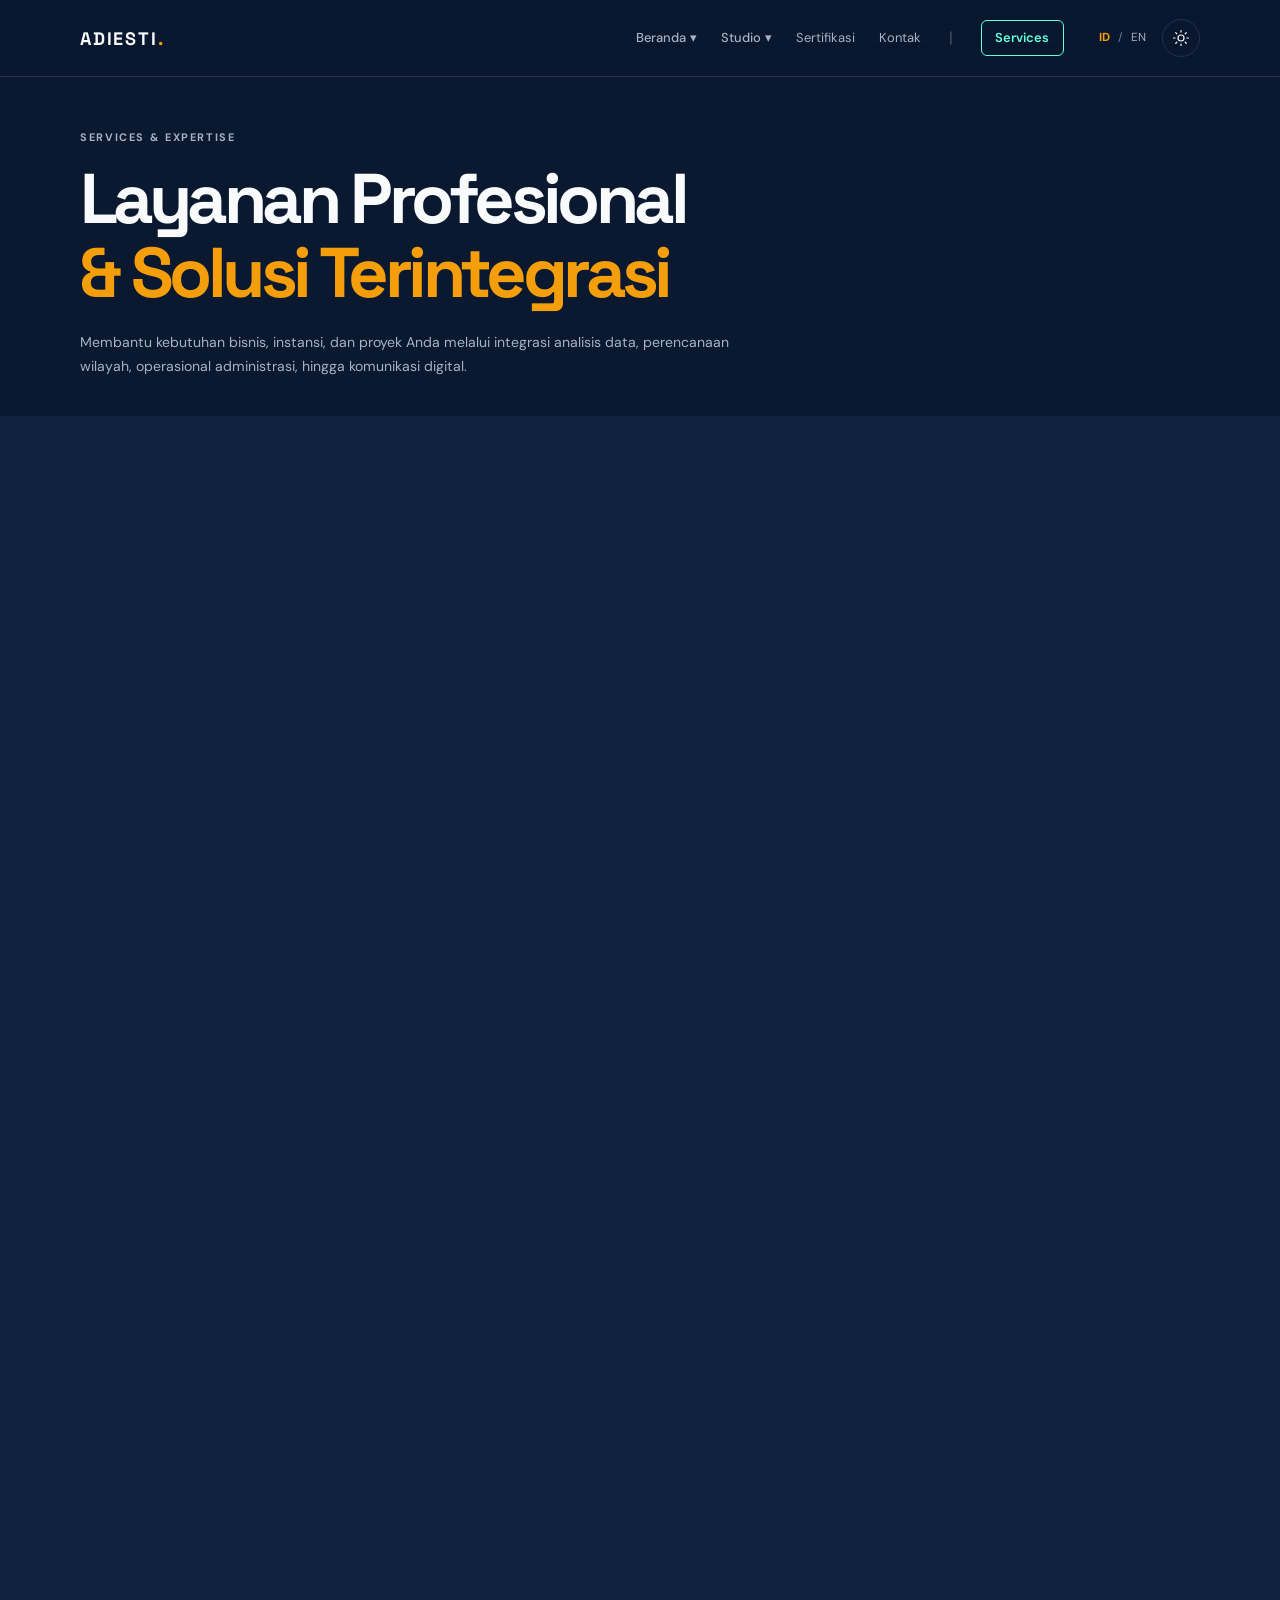
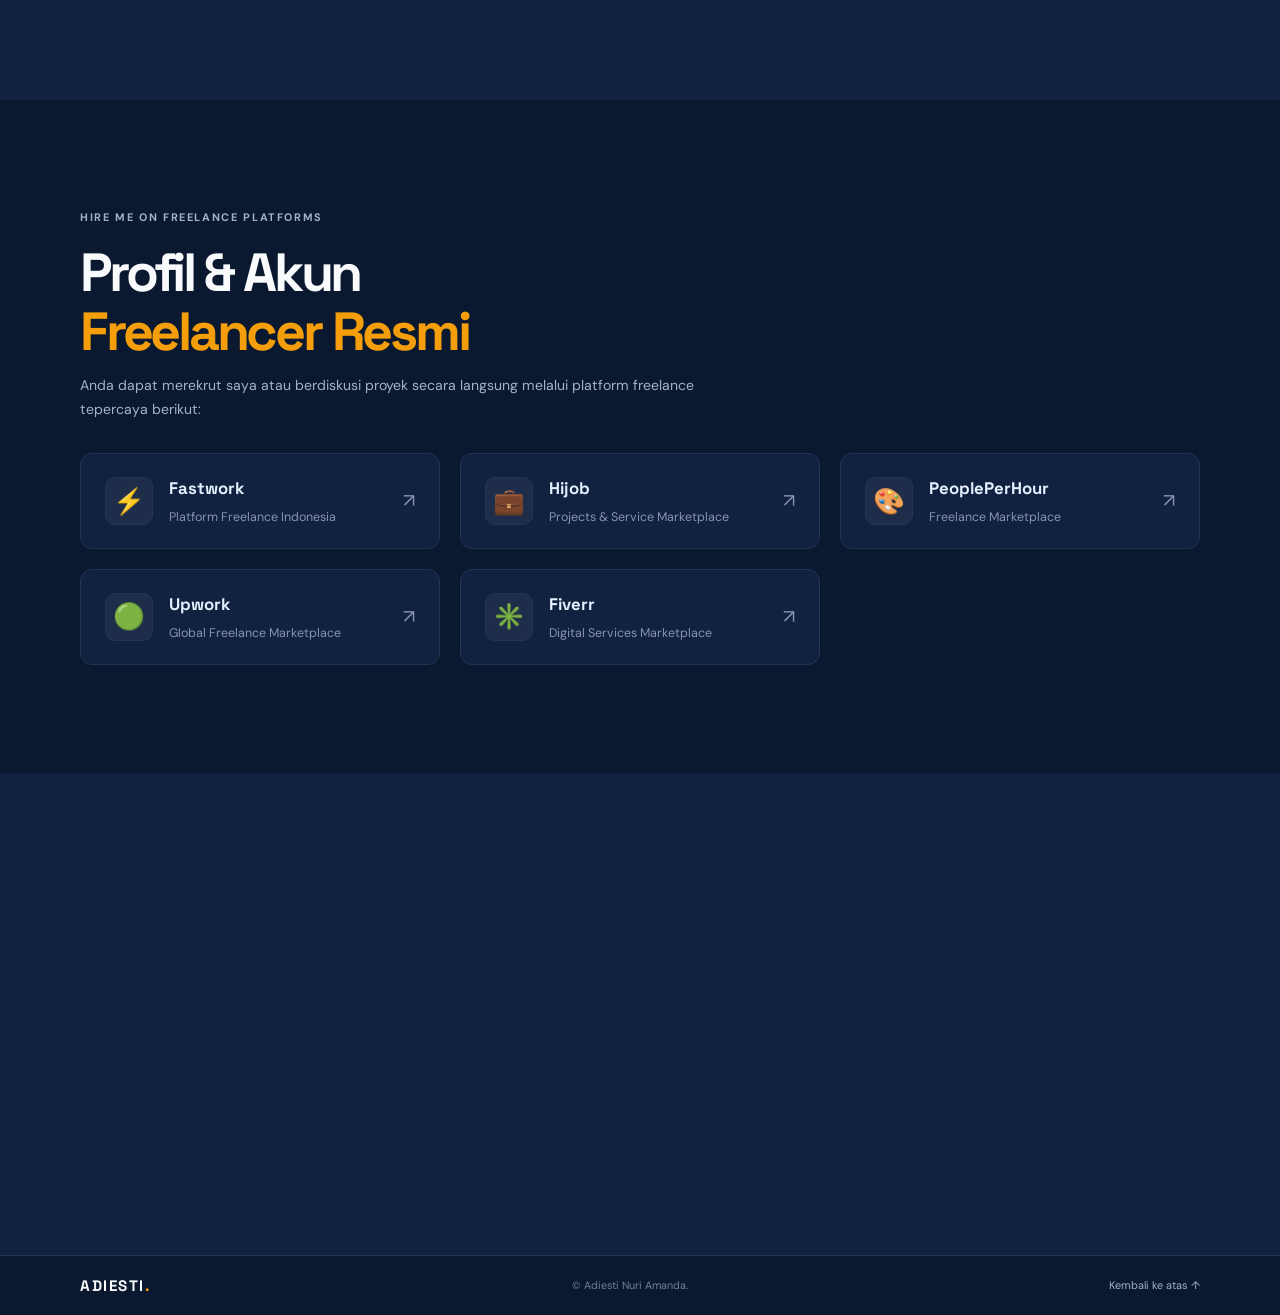
==== services.html @ fe82a74f "first commit" ====
<!DOCTYPE html>
<html lang="id" class="dark">
  <head>
    <meta charset="UTF-8" />
    <meta name="viewport" content="width=device-width, initial-scale=1" />
    <meta name="description" content="Layanan Profesional Adiesti Nuri Amanda — Data, Perencanaan, Digital, dan Komunikasi." />
    <meta name="theme-color" content="#0A192F" />
    <title>Services — Adiesti Nuri Amanda</title>
    <link rel="preconnect" href="https://fonts.googleapis.com" />
    <link rel="preconnect" href="https://fonts.gstatic.com" crossorigin />
    <link href="https://fonts.googleapis.com/css2?family=DM+Sans:wght@400;500;600;700&family=Space+Grotesk:wght@400;500;600;700&display=swap" rel="stylesheet" />
    <link rel="stylesheet" href="styles.css" />
    <script src="script.js" defer></script>
  </head>
  <body>
    <a class="skip-link" href="#main" data-i18n="skip">Lewati ke konten utama</a>
    <header class="site-header">
      <nav class="nav container" aria-label="Navigasi utama">
        <a class="brand" href="index.html#home" aria-label="Adiesti, beranda">ADIESTI<span>.</span></a>
        <button class="menu-toggle icon-button" type="button" aria-expanded="false" aria-controls="nav-links">
          <span class="sr-only" data-i18n="openNav">Buka navigasi</span>
          <svg viewBox="0 0 24 24" aria-hidden="true"><path d="M4 7h16M4 12h16M4 17h16" /></svg>
        </button>

        <!-- NAVIGASI UTAMA DENGAN LINK LANGSUNG KE SECTION INDEX.HTML -->
        <div class="nav-links" id="nav-links">
          <!-- BERANDA -->
          <div class="nav-dropdown">
            <a class="nav-direct" href="index.html#home" data-i18n="navHome" style="padding: 12px 0; font-weight: 500;">Beranda</a>
            <button class="nav-dropdown-trigger" type="button" aria-expanded="false" aria-controls="home-menu" aria-label="Menu Beranda">
              <span class="chevron" aria-hidden="true">▾</span>
            </button>
            <div class="dropdown-menu" id="home-menu">
              <a href="index.html#about" data-i18n="navAbout">Tentang Saya</a>
              <a href="index.html#education" data-i18n="navEducation">Pendidikan</a>
              <div class="nested-dropdown">
                <button class="nested-trigger" type="button" aria-expanded="false" aria-controls="experience-menu">
                  <span data-i18n="navExperience">Pengalaman</span><span class="side-chevron" aria-hidden="true">▹</span>
                </button>
                <div class="nested-menu" id="experience-menu">
                  <a href="index.html#work-exp" data-i18n="navWork">Pengalaman Kerja</a>
                  <a href="index.html#org-exp" data-i18n="navOrg">Pengalaman Organisasi</a>
                </div>
              </div>
            </div>
          </div>

          <!-- STUDIO KARYA -->
          <div class="nav-dropdown">
            <a class="nav-direct" href="index.html#studio-proyek" data-i18n="navStudio" style="padding: 12px 0; font-weight: 500;">Studio</a>
            <button class="nav-dropdown-trigger" type="button" aria-expanded="false" aria-controls="studio-menu" aria-label="Menu Studio">
              <span class="chevron" aria-hidden="true">▾</span>
            </button>
            <div class="dropdown-menu" id="studio-menu">
              <a href="index.html#studio-proyek" data-i18n="navTechnical">Proyek Technical</a>
              <a href="index.html#studio-desain" data-i18n="navCreative">Desain &amp; Content</a>
            </div>
          </div>

          <!-- SERTIFIKASI -->
          <a class="nav-direct" href="index.html#certifications" data-i18n="navCertifications">Sertifikasi</a>

          <!-- KONTAK -->
          <a class="nav-direct" href="index.html#contact" data-i18n="navContact">Kontak</a>

          <!-- PEMISAH & TOMBOL SERVICES TERPISAH -->
          <span class="nav-divider" aria-hidden="true" style="opacity: 0.25; margin: 0 0.25rem;">|</span>
          <a class="nav-direct nav-services-btn" href="services.html" data-i18n="navServices" style="color: #64ffda; border: 1px solid #64ffda; padding: 0.35rem 0.85rem; border-radius: 6px; font-weight: 600;">Services</a>
        </div>

        <!-- KONTROL BAHASA & TEMA -->
        <div class="nav-controls">
          <div class="language-switch" role="group" aria-label="Pilih bahasa">
            <button class="language-button is-active" type="button" data-language="id" aria-pressed="true">ID</button>
            <span aria-hidden="true">/</span>
            <button class="language-button" type="button" data-language="en" aria-pressed="false">EN</button>
          </div>
          <button class="theme-toggle icon-button" type="button" aria-label="Ganti ke mode terang" title="Ganti tema">
            <svg class="sun-icon" viewBox="0 0 24 24" aria-hidden="true"><circle cx="12" cy="12" r="4" /><path d="M12 2v2m0 16v2M4.93 4.93l1.42 1.42m11.3 11.3 1.42 1.42M2 12h2m16 0h2M4.93 19.07l1.42-1.42m11.3-11.3 1.42-1.42" /></svg>
            <svg class="moon-icon" viewBox="0 0 24 24" aria-hidden="true"><path d="M20.5 15.5A8.5 8.5 0 0 1 8.5 3.5 8.5 8.5 0 1 0 20.5 15.5Z" /></svg>
          </button>
        </div>
      </nav>
    </header>

    <main id="main">
      <!-- HERO SERVICES -->
      <section class="section container" style="padding-top: 8rem; padding-bottom: 2rem;">
        <div class="section-heading">
          <p class="eyebrow" data-i18n="svcEyebrow">SERVICES &amp; EXPERTISE</p>
          <h1 data-i18n="svcHeroTitle">Layanan Profesional <br /><span class="accent">&amp; Solusi Terintegrasi</span></h1>
          <p class="section-intro" data-i18n="svcHeroIntro" style="margin-top: 1rem; max-width: 650px;">
            Membantu kebutuhan bisnis, instansi, dan proyek Anda melalui integrasi analisis data, perencanaan wilayah, operasional administrasi, hingga komunikasi digital.
          </p>
        </div>
      </section>

      <!-- DAFTAR LAYANAN -->
      <section class="section alternate">
        <div class="container">
          <div class="experience-grid">

            <!-- SERVICE 1 -->
            <article class="experience-card reveal">
              <div class="experience-head">
                <span class="experience-icon">📊</span>
                <span class="card-kicker" data-i18n="svc1Kicker">DATA &amp; BUSINESS INTELLIGENCE</span>
              </div>
              <h3 data-i18n="svc1Title">Data Analytics &amp; Interactive Dashboard</h3>
              <p class="muted" data-i18n="svc1Desc">
                Pengolahan dan pembersihan data mentah (CSV/Excel) menjadi dashboard interaktif serta laporan insight analitis untuk mendukung pengambilan keputusan bisnis.
              </p>
              <ul style="margin: 1rem 0; padding-left: 1.2rem; font-size: 0.9rem; color: #a8b2d1; line-height: 1.6;">
                <li data-i18n="svc1Item1">Pembersihan &amp; Manipulasi Data (Power Query, Pivot Table, VLOOKUP)</li>
                <li data-i18n="svc1Item2">Pembuatan Dashboard Interaktif (Microsoft Excel &amp; Power BI)</li>
                <li data-i18n="svc1Item3">AI Sentiment Analysis (Langflow &amp; Prompting LLM)</li>
                <li data-i18n="svc1Item4">Pengolahan Data Ekonometrika &amp; Survei (Stata)</li>
              </ul>
              <div class="tag-list">
                <span>Excel</span>
                <span>Power BI</span>
                <span>Stata</span>
                <span>Langflow</span>
              </div>
              <div style="margin-top: 1.5rem;">
                <a class="button button-primary" href="https://wa.link/13x4fm" target="_blank" rel="noopener noreferrer" data-i18n="svcDiscuss">Diskusi Layanan ↗</a>
              </div>
            </article>

            <!-- SERVICE 2 -->
            <article class="experience-card reveal">
              <div class="experience-head">
                <span class="experience-icon">🏛️</span>
                <span class="card-kicker" data-i18n="svc2Kicker">PERENCANAAN &amp; OPERASIONAL</span>
              </div>
              <h3 data-i18n="svc2Title">Regional Planning &amp; Office Administration</h3>
              <p class="muted" data-i18n="svc2Desc">
                Dukungan operasional administrasi perkantoran, penyusunan berkas perencanaan daerah, audit anggaran, serta penyortiran kearsipan berskala besar.
              </p>
              <ul style="margin: 1rem 0; padding-left: 1.2rem; font-size: 0.9rem; color: #a8b2d1; line-height: 1.6;">
                <li data-i18n="svc2Item1">Audit KAK/RSK &amp; Rekonsiliasi Sistem SIPD (Presisi 100%)</li>
                <li data-i18n="svc2Item2">Pengelolaan &amp; Penyusunan Berkas Administrasi Kantor / Organisasi</li>
                <li data-i18n="svc2Item3">Pengarsipan Digital &amp; Manajemen Database Terstruktur</li>
                <li data-i18n="svc2Item4">Penyusunan Notulensi Rapat &amp; Korespondensi Resmi</li>
              </ul>
              <div class="tag-list">
                <span>SIPD</span>
                <span>KAK / RSK</span>
                <span>Google Workspace</span>
                <span>MS Office</span>
              </div>
              <div style="margin-top: 1.5rem;">
                <a class="button button-primary" href="https://wa.link/13x4fm" target="_blank" rel="noopener noreferrer" data-i18n="svcDiscuss">Diskusi Layanan ↗</a>
              </div>
            </article>

            <!-- SERVICE 3 -->
            <article class="experience-card reveal">
              <div class="experience-head">
                <span class="experience-icon">🎨</span>
                <span class="card-kicker" data-i18n="svc3Kicker">KREATIF &amp; MEDIA SOSIAL</span>
              </div>
              <h3 data-i18n="svc3Title">Digital Marketing &amp; Creative Content</h3>
              <p class="muted" data-i18n="svc3Desc">
                Perancangan strategi media sosial, pembuatan aset konten visual, copywriting, serta penyuntingan video promosi untuk mengoptimalkan impresi brand.
              </p>
              <ul style="margin: 1rem 0; padding-left: 1.2rem; font-size: 0.9rem; color: #a8b2d1; line-height: 1.6;">
                <li data-i18n="svc3Item1">Manajemen Strategi Kampanye Media Sosial (Tersertifikasi BNSP)</li>
                <li data-i18n="svc3Item2">Desain Grafis Konten (Feeds Instagram, Banner, Poster, Pamflet)</li>
                <li data-i18n="svc3Item3">Video Editing Konten Vertikal (Reels / TikTok / CapCut)</li>
                <li data-i18n="svc3Item4">Copywriting &amp; Optimization Identitas Digital (Linktree / Bio / Profile)</li>
              </ul>
              <div class="tag-list">
                <span>Canva</span>
                <span>CapCut</span>
                <span>BNSP SMM</span>
                <span>Adobe Illustrator</span>
              </div>
              <div style="margin-top: 1.5rem;">
                <a class="button button-primary" href="https://wa.link/13x4fm" target="_blank" rel="noopener noreferrer" data-i18n="svcDiscuss">Diskusi Layanan ↗</a>
              </div>
            </article>

            <!-- SERVICE 4 -->
            <article class="experience-card reveal">
              <div class="experience-head">
                <span class="experience-icon">🎙️</span>
                <span class="card-kicker" data-i18n="svc4Kicker">KOMUNIKASI &amp; ACARA</span>
              </div>
              <h3 data-i18n="svc4Title">Public Speaking &amp; Event Master of Ceremony</h3>
              <p class="muted" data-i18n="svc4Desc">
                Jasa pemandu acara (MC) formal maupun non-formal, fasilitasi orientasi/kegiatan publik, serta pelayanan relasi pelanggan (Customer Service/Frontliner).
              </p>
              <ul style="margin: 1rem 0; padding-left: 1.2rem; font-size: 0.9rem; color: #a8b2d1; line-height: 1.6;">
                <li data-i18n="svc4Item1">Master of Ceremonies (MC) Acara Formal &amp; Non-Formal</li>
                <li data-i18n="svc4Item2">Fasilitator Sesi Orientasi &amp; Public Relations</li>
                <li data-i18n="svc4Item3">Service Excellence &amp; Customer Relationship Handling</li>
              </ul>
              <div class="tag-list">
                <span>Public Speaking</span>
                <span>MC</span>
                <span>Service Excellence</span>
              </div>
              <div style="margin-top: 1.5rem;">
                <a class="button button-primary" href="https://wa.link/13x4fm" target="_blank" rel="noopener noreferrer" data-i18n="svcDiscuss">Diskusi Layanan ↗</a>
              </div>
            </article>

          </div>
        </div>
      </section>

      <!-- SECTION AKUN FREELANCER -->
      <section class="section container" id="freelance-platforms">
        <div class="section-heading">
          <p class="eyebrow" data-i18n="freelanceEyebrow">HIRE ME ON FREELANCE PLATFORMS</p>
          <h2 data-i18n="freelanceTitle">Profil &amp; Akun <br /><span class="accent">Freelancer Resmi</span></h2>
          <p class="section-intro" data-i18n="freelanceIntro" style="margin-top: 0.75rem; max-width: 650px;">
            Anda dapat merekrut saya atau berdiskusi proyek secara langsung melalui platform freelance tepercaya berikut:
          </p>
        </div>

        <div class="freelance-grid">
          <a href="https://fastwork.id/byob/ENUo8ff8H9?openExternalBrowser=1&source=byob" target="_blank" rel="noopener noreferrer" class="freelance-card">
            <div class="freelance-icon">⚡</div>
            <div class="freelance-info">
              <h3>Fastwork</h3>
              <p data-i18n="fwDesc">Platform Freelance Indonesia</p>
            </div>
            <span class="freelance-arrow">↗</span>
          </a>

          <a href="https://hijob.work/en/cv/adiesti-amanda-MTgzNTktNDVmOTZhN2M" target="_blank" rel="noopener noreferrer" class="freelance-card">
            <div class="freelance-icon">💼</div>
            <div class="freelance-info">
              <h3>Hijob</h3>
              <p>Projects &amp; Service Marketplace</p>
            </div>
            <span class="freelance-arrow">↗</span>
          </a>

          <a href="https://www.peopleperhour.com/freelancer/adiesti-nuri_amanda-zxyaxnnv" target="_blank" rel="noopener noreferrer" class="freelance-card">
            <div class="freelance-icon">🎨</div>
            <div class="freelance-info">
              <h3>PeoplePerHour</h3>
              <p>Freelance Marketplace</p>
            </div>
            <span class="freelance-arrow">↗</span>
          </a>

          <a href="https://www.upwork.com/freelancers/~01eef4f761a40cd39e?mp_source=share" target="_blank" rel="noopener noreferrer" class="freelance-card">
            <div class="freelance-icon">🟢</div>
            <div class="freelance-info">
              <h3>Upwork</h3>
              <p>Global Freelance Marketplace</p>
            </div>
            <span class="freelance-arrow">↗</span>
          </a>

          <a href="https://www.fiverr.com/adiestnra/buying?source=avatar_menu_profile" target="_blank" rel="noopener noreferrer" class="freelance-card">
            <div class="freelance-icon">✳️</div>
            <div class="freelance-info">
              <h3>Fiverr</h3>
              <p>Digital Services Marketplace</p>
            </div>
            <span class="freelance-arrow">↗</span>
          </a>
        </div>
      </section>

      <!-- SECTION CTA KONTAK -->
      <section class="contact-section">
        <div class="container contact-inner reveal">
          <p class="eyebrow" data-i18n="svcCtaEyebrow">MULAI KOLABORASI</p>
          <h2 data-i18n="svcCtaTitle">Punya Proyek yang Ingin <br /><span class="accent">Didiskusikan?</span></h2>
          <p class="contact-description" data-i18n="svcCtaDesc">Hubungi saya untuk membahas kebutuhan layanan atau peluang kerja sama.</p>
          <div class="contact-actions" style="display: flex; gap: 1rem; justify-content: center; flex-wrap: wrap; margin-top: 1.5rem;">
            <a class="button button-primary contact-cta" href="mailto:adiestinuriaa@gmail.com">
              📧 adiestinuriaa@gmail.com ↗
            </a>
            <a class="button button-primary contact-cta" href="https://wa.link/13x4fm" target="_blank" rel="noopener noreferrer">
              📱 WhatsApp (no call) ↗
            </a>
          </div>
        </div>
      </section>
    </main>

    <footer class="site-footer">
      <div class="container footer-inner">
        <a class="brand" href="index.html#home">ADIESTI<span>.</span></a>
        <p>© Adiesti Nuri Amanda.</p>
        <a class="back-top" href="#main" data-i18n="backTop">Kembali ke atas ↑</a>
      </div>
    </footer>
  </body>
</html>
---- styles.css ----
/* ========================================== */
/* 1. DISKONEKSI SELEKSI TEKS & DRAG GAMBAR   */
/* ========================================== */
body, .document-panel, .secure-container {
  -webkit-user-select: none; /* Safari */
  -moz-user-select: none;    /* Firefox */
  -ms-user-select: none;     /* Edge/IE */
  user-select: none;         /* Standar */
  -webkit-user-drag: none;   /* Mencegah gambar diseret/ditarik ke desktop */
}

/* Mematikan pointer interaksi langsung pada elemen media */
img, canvas {
  pointer-events: none;
}

:root {
  color-scheme: light;
  --bg: #f8fafc;
  --surface: #ffffff;
  --surface-2: #eef2f7;
  --text: #0f172a;
  --muted: #475569;
  --faint: #64748b;
  --accent: #1e3a8a;
  --accent-soft: rgba(30, 58, 138, .1);
  --line: rgba(15, 23, 42, .13);
  --header: rgba(248, 250, 252, .84);
  --shadow: 0 24px 70px rgba(15, 23, 42, .13);
  --body-font: "DM Sans", sans-serif;
  --display-font: "Space Grotesk", sans-serif;
}

:root.dark {
  color-scheme: dark;
  --bg: #0a192f;
  --surface: #112240;
  --surface-2: #0d1d35;
  --text: #f8fafc;
  --muted: #a5b2c5;
  --faint: #718198;
  --accent: #f59e0b;
  --accent-soft: rgba(245, 158, 11, .12);
  --line: rgba(203, 213, 225, .14);
  --header: rgba(10, 25, 47, .84);
  --shadow: 0 24px 70px rgba(0, 0, 0, .25);
}

* { box-sizing: border-box; }
html { scroll-behavior: smooth; scroll-padding-top: 92px; }
body { margin: 0; background: var(--bg); color: var(--text); font: 400 16px/1.7 var(--body-font); transition: background .25s ease, color .25s ease; }
button, input { font: inherit; color: inherit; }
button, a { -webkit-tap-highlight-color: transparent; }
a { color: inherit; text-decoration: none; }
button { cursor: pointer; }
svg { display: block; }
::selection { background: var(--accent); color: var(--bg); }
.container { width: min(1120px, calc(100% - 48px)); margin-inline: auto; }
.section { padding-block: 108px; }
.alternate { background: var(--surface); }
.sr-only { position: absolute; width: 1px; height: 1px; padding: 0; margin: -1px; overflow: hidden; clip: rect(0, 0, 0, 0); white-space: nowrap; border: 0; }
.skip-link { position: fixed; z-index: 100; top: 12px; left: 16px; padding: 9px 14px; border-radius: 5px; background: var(--accent); color: var(--bg); transform: translateY(-150%); }
.skip-link:focus { transform: translateY(0); }
:focus-visible { outline: 3px solid var(--accent); outline-offset: 4px; }
h1, h2, h3, p { margin-top: 0; }
h1, h2, h3 { font-family: var(--display-font); }
.accent, .brand span { color: var(--accent); }

.site-header { position: fixed; inset: 0 0 auto; z-index: 30; border-bottom: 1px solid var(--line); background: var(--header); backdrop-filter: blur(17px); -webkit-backdrop-filter: blur(17px); }
.nav { height: 76px; display: flex; align-items: center; gap: 35px; }
.brand { flex: 0 0 auto; font: 700 1.13rem var(--display-font); letter-spacing: .1em; }
.nav-links { display: flex; align-items: center; gap: 24px; margin-left: auto; }
.nav-direct, .nav-dropdown-trigger { border: 0; background: transparent; color: var(--muted); font-size: .81rem; transition: color .2s ease; }
.nav-direct:hover, .nav-dropdown-trigger:hover, .nav-dropdown-trigger[aria-expanded="true"] { color: var(--accent); }
.nav-dropdown, .nested-dropdown { position: relative; }
.nav-dropdown-trigger { display: inline-flex; align-items: center; gap: 7px; padding: 12px 0; }
.chevron, .side-chevron { transition: transform .2s ease; }
.nav-dropdown-trigger[aria-expanded="true"] .chevron { transform: rotate(180deg); }
.dropdown-menu, .nested-menu { position: absolute; z-index: 40; min-width: 220px; padding: 7px; border: 1px solid var(--line); border-radius: 8px; background: var(--surface); box-shadow: var(--shadow); opacity: 0; visibility: hidden; transform: translateY(7px); transition: opacity .18s ease, visibility .18s ease, transform .18s ease; }
.dropdown-menu { top: calc(100% + 7px); left: -17px; }
.nav-dropdown:hover > .dropdown-menu, .nav-dropdown:focus-within > .dropdown-menu, .nav-dropdown.is-open > .dropdown-menu { opacity: 1; visibility: visible; transform: translateY(0); }
.dropdown-menu > a, .nested-trigger, .nested-menu > a { display: flex; width: 100%; align-items: center; justify-content: space-between; padding: 9px 11px; border: 0; border-radius: 5px; background: transparent; color: var(--text); text-align: left; font-size: .77rem; }
.dropdown-menu > a:hover, .nested-trigger:hover, .nested-menu > a:hover { background: var(--accent-soft); color: var(--accent); }
.nested-trigger[aria-expanded="true"] .side-chevron { transform: rotate(90deg); }
.nested-menu { top: 0; left: calc(100% + 7px); }
.nested-dropdown:hover > .nested-menu, .nested-dropdown:focus-within > .nested-menu, .nested-dropdown.is-open > .nested-menu { opacity: 1; visibility: visible; transform: translateY(0); }
.nav-controls { display: flex; align-items: center; gap: 16px; }
.language-switch { display: flex; align-items: center; gap: 8px; color: var(--faint); font-size: .73rem; }
.language-button { padding: 5px 0; border: 0; background: transparent; color: var(--muted); font-size: .73rem; }
.language-button.is-active { color: var(--accent); font-weight: 700; }
.icon-button { display: grid; width: 38px; height: 38px; place-items: center; padding: 8px; border: 1px solid var(--line); border-radius: 50%; background: transparent; transition: color .2s ease, border-color .2s ease, transform .2s ease; }
.icon-button:hover { border-color: var(--accent); color: var(--accent); transform: translateY(-2px); }
.icon-button svg { width: 18px; height: 18px; fill: none; stroke: currentColor; stroke-width: 1.6; stroke-linecap: round; stroke-linejoin: round; }
.moon-icon, :root:not(.dark) .sun-icon { display: none; }
:root:not(.dark) .moon-icon { display: block; }
.menu-toggle { display: none; }

.hero { position: relative; min-height: 750px; display: grid; grid-template-columns: 1.15fr .85fr; align-items: center; gap: 40px; padding-top: 135px; padding-bottom: 108px; }
.hero-copy { position: relative; z-index: 2; }
.eyebrow { margin-bottom: 17px; color: var(--muted); font-size: .68rem; font-weight: 700; letter-spacing: .15em; text-transform: uppercase; }
.status-dot { display: inline-block; width: 7px; height: 7px; margin-right: 9px; border-radius: 50%; background: var(--accent); box-shadow: 0 0 0 5px var(--accent-soft); }
h1 { max-width: 800px; margin-bottom: 21px; font-size: clamp(2.8rem, 5.5vw, 5rem); letter-spacing: -.065em; line-height: 1.04; }
.hero-subtitle { max-width: 580px; margin-bottom: 8px; color: var(--muted); font-size: .98rem; }
.hero-tagline { color: var(--text); font-size: 1.02rem; font-weight: 600; }
.hero-actions { display: flex; flex-wrap: wrap; gap: 12px; margin-top: 28px; }
.button { min-height: 47px; display: inline-flex; align-items: center; justify-content: center; gap: 12px; padding: 11px 17px; border: 1px solid transparent; border-radius: 5px; font-size: .8rem; font-weight: 700; transition: transform .2s ease, border-color .2s ease, background .2s ease, color .2s ease; }
.button:hover { transform: translateY(-3px); }
.button-primary { background: var(--accent); color: var(--bg); }
.button-primary:hover { filter: brightness(1.08); }
.button-secondary { border-color: var(--line); background: transparent; color: var(--text); }
.button-secondary:hover { border-color: var(--accent); color: var(--accent); }
.hero-meta { display: flex; align-items: center; gap: 20px; margin-top: 48px; color: var(--muted); font-size: .74rem; }
.hero-meta span:not(.meta-divider) { display: flex; flex-direction: column; }
.hero-meta small { color: var(--faint); font-size: .57rem; letter-spacing: .13em; }
.hero-meta strong { color: var(--text); font-weight: 500; }
.meta-divider { width: 1px; height: 32px; background: var(--line); }
.hero-visual { position: relative; min-height: 420px; display: grid; place-items: center; }
.portrait-frame { position: relative; z-index: 1; width: min(300px, 70vw); aspect-ratio: 1; padding: 12px; border: 1px solid var(--accent); border-radius: 50%; background: var(--bg); box-shadow: 0 0 0 12px var(--accent-soft), var(--shadow); transform: rotate(-5deg); }
.portrait { width: 100%; height: 100%; overflow: hidden; border-radius: 50%; background: var(--surface); transform: rotate(5deg); }
.portrait-image { display: block; width: 100%; height: 100%; border-radius: 50%; object-fit: cover; object-position: center top; transition: transform .5s cubic-bezier(.2,.7,.2,1); }
.portrait-frame:hover .portrait-image { transform: scale(1.05); }
.floating-card { position: absolute; z-index: 2; right: -4px; bottom: 43px; display: flex; align-items: center; gap: 11px; padding: 12px 16px; border: 1px solid var(--line); border-radius: 8px; background: var(--surface); box-shadow: var(--shadow); transform: rotate(2deg); }
.floating-icon { color: var(--accent); font-size: 1.5rem; }
.floating-card strong, .floating-card small { display: block; }
.floating-card strong { font-size: .76rem; }
.floating-card small { color: var(--muted); font-size: .68rem; }
.orbit { position: absolute; border: 1px solid var(--line); border-radius: 50%; }
.orbit-one { width: 390px; height: 390px; }
.orbit-two { width: 465px; height: 465px; border-style: dashed; opacity: .5; }
.scroll-cue { position: absolute; bottom: 27px; left: 0; display: flex; align-items: center; gap: 9px; color: var(--faint); font-size: .59rem; letter-spacing: .15em; }
.scroll-cue span:first-child { color: var(--accent); font-size: 1.2rem; animation: nudge 1.7s ease-in-out infinite; }
@keyframes nudge { 50% { transform: translateY(5px); } }

.about-grid { display: grid; grid-template-columns: .85fr 1.15fr; gap: 90px; }
.section-heading h2, .contact-inner h2 { margin: 0; font-size: clamp(2.35rem, 4.2vw, 3.65rem); letter-spacing: -.06em; line-height: 1.1; }
.about-content { max-width: 650px; }
.about-content > p { color: var(--muted); font-size: .91rem; }
.about-content .about-lead { color: var(--text); font: 500 1.13rem/1.65 var(--display-font); }
.facts { display: grid; grid-template-columns: repeat(3, 1fr); gap: 13px; margin: 30px 0 25px; padding-block: 20px; border-block: 1px solid var(--line); }
.facts strong { display: block; font: 600 1.6rem var(--display-font); }
.facts strong span { color: var(--accent); font-size: .85rem; }
.facts small { display: block; color: var(--muted); font-size: .66rem; line-height: 1.5; }
.text-link { color: var(--accent); font-size: .82rem; font-weight: 700; }
.section-topline { display: flex; align-items: end; justify-content: space-between; gap: 30px; margin-bottom: 39px; }
.section-intro { max-width: 390px; margin-bottom: 5px; color: var(--muted); font-size: .88rem; }
.education-grid { display: grid; grid-template-columns: 1.35fr 1fr 1fr; gap: 15px; }
.education-card, .experience-card, .project-card, .cert-card { border: 1px solid var(--line); border-radius: 8px; background: var(--surface); }
.education-card { position: relative; min-height: 230px; padding: 25px; }
.timeline-dot { position: absolute; top: 29px; right: 24px; width: 9px; height: 9px; border-radius: 50%; background: var(--accent); box-shadow: 0 0 0 5px var(--accent-soft); }
.card-kicker { margin: 0 0 8px; color: var(--accent); font-size: .61rem; font-weight: 700; letter-spacing: .12em; }
.education-card h3, .experience-card h3, .project-card h3, .cert-card h3 { margin-bottom: 8px; font-size: 1.12rem; line-height: 1.35; letter-spacing: -.025em; }
.muted { color: var(--muted); font-size: .82rem; }
.education-result { display: flex; align-items: baseline; gap: 10px; margin: 19px 0 15px; }
.education-result strong { color: var(--accent); font: 600 1.15rem var(--display-font); }
.education-result span { color: var(--muted); font-size: .7rem; }
.award-mark { position: absolute; right: 20px; bottom: 13px; color: var(--accent-soft); font: 700 4rem var(--display-font); }
.tag-list { display: flex; flex-wrap: wrap; gap: 7px; }
.tag-list span { padding: 4px 8px; border: 1px solid var(--line); border-radius: 4px; color: var(--muted); font-size: .62rem; }

.experience-grid { display: grid; grid-template-columns: repeat(3, minmax(0, 1fr)); gap: 16px; }
#org-exp .experience-grid { grid-template-columns: repeat(2, minmax(0, 1fr)); }
.experience-card { padding: 22px; transition: transform .24s ease, border-color .24s ease, box-shadow .24s ease; }
.experience-card:hover, .project-card:hover { border-color: var(--accent); transform: translateY(-4px); box-shadow: var(--shadow); }
.experience-head { display: flex; align-items: center; gap: 11px; margin-bottom: 20px; }
.experience-head .card-kicker { margin: 0; }
.experience-icon { width: 32px; height: 32px; display: grid; place-items: center; border: 1px solid var(--line); border-radius: 6px; color: var(--accent); font: 600 .7rem var(--display-font); }
.experience-org { margin-bottom: 11px; color: var(--accent); font-size: .77rem; font-weight: 600; }
.experience-card > .muted { min-height: 92px; line-height: 1.7; }
.document-actions { display: flex; flex-wrap: wrap; gap: 8px; margin-top: 19px; padding-top: 15px; border-top: 1px solid var(--line); }
.document-button { padding: 8px 10px; border: 1px solid var(--line); border-radius: 5px; background: transparent; color: var(--muted); font-size: .68rem; transition: color .2s ease, border-color .2s ease, background .2s ease; }
.document-button:hover { border-color: var(--accent); background: var(--accent-soft); color: var(--accent); }

.studio-section { overflow: hidden; }
.studio-category { scroll-margin-top: 100px; margin-top: 48px; }
.category-heading { display: flex; align-items: center; justify-content: space-between; margin-bottom: 16px; }
.category-heading h3 { margin: 0; font-size: 1.3rem; }
.category-heading > span { color: var(--faint); font: 600 .65rem var(--display-font); letter-spacing: .1em; }
.project-grid { display: grid; grid-template-columns: repeat(3, minmax(0, 1fr)); gap: 16px; }
.project-card { overflow: hidden; padding: 20px; transition: transform .24s ease, border-color .24s ease, box-shadow .24s ease; }
.project-visual { position: relative; height: 165px; display: grid; place-items: center; overflow: hidden; margin-bottom: 21px; border-radius: 5px; background: var(--surface-2); }
.sentiment-window { position: relative; width: 72%; height: 78%; padding: 11px; border: 1px solid var(--line); border-radius: 5px; background: var(--surface); transform: rotate(-3deg); box-shadow: var(--shadow); }
.window-dots { display: flex; gap: 4px; }
.window-dots i { width: 5px; height: 5px; border-radius: 50%; background: var(--accent); }
.sentiment-lines { display: grid; gap: 4px; margin-top: 12px; }
.sentiment-lines span { width: 68%; height: 3px; border-radius: 4px; background: var(--line); }
.sentiment-lines span:nth-child(2) { width: 49%; }
.sentiment-lines span:nth-child(3) { width: 58%; }
.sentiment-chart { position: absolute; right: 18%; bottom: 17px; height: 47px; display: flex; align-items: end; gap: 5px; }
.sentiment-chart i { width: 8px; height: 55%; border-radius: 2px 2px 0 0; background: var(--accent); opacity: .75; }
.sentiment-chart i:nth-child(2n) { height: 82%; }
.sentiment-chart i:nth-child(3n) { height: 38%; }
.pizza-visual { grid-template-columns: auto auto; gap: 15px; }
.donut-chart { width: 90px; aspect-ratio: 1; display: grid; place-items: center; border-radius: 50%; background: conic-gradient(var(--accent) 0 31%, #5471a5 31% 53%, #d69d45 53% 78%, #40506a 78%); }
.donut-chart span { width: 53%; aspect-ratio: 1; border-radius: 50%; background: var(--surface-2); }
.chart-legend { display: grid; gap: 8px; }
.chart-legend i { width: 40px; height: 5px; border-radius: 3px; background: var(--line); }
.chart-legend i:first-child { background: var(--accent); }
.planning-visual { background: linear-gradient(135deg, var(--accent-soft), transparent 60%), var(--surface-2); }
.plan-paper { position: relative; width: 55%; height: 77%; padding: 14px; background: var(--surface); box-shadow: var(--shadow); transform: rotate(4deg); }
.paper-label { display: block; margin-bottom: 10px; color: var(--accent); font: 700 .53rem var(--display-font); letter-spacing: .13em; }
.paper-line { display: block; width: 90%; height: 4px; margin: 8px 0; border-radius: 4px; background: var(--line); }
.paper-line.short { width: 60%; }
.paper-stamp { position: absolute; right: 12px; bottom: 10px; width: 31px; height: 31px; display: grid; place-items: center; border: 1px solid var(--accent); border-radius: 50%; color: var(--accent); }
.design-publication { align-items: flex-start; flex-direction: column; padding: 22px 12%; background: linear-gradient(135deg, #253d75, #0d1d35 75%); color: #fff; }
.design-publication::after { position: absolute; top: -35px; right: 20px; width: 120px; height: 185px; border: 1px solid rgba(255,255,255,.24); content: ""; transform: rotate(25deg); }
.design-label, .design-edition { position: relative; z-index: 1; color: #f4bd5e; font: 600 .54rem var(--display-font); letter-spacing: .17em; }
.design-publication strong { position: relative; z-index: 1; margin: 8px 0; font: 700 1.8rem/.92 var(--display-font); letter-spacing: -.06em; }
.design-edition { color: rgba(255,255,255,.7); }
.design-social { background: linear-gradient(135deg, #854d82, #d37755); }
.social-frame { width: 112px; height: 145px; display: flex; flex-direction: column; justify-content: space-between; padding: 12px; border: 1px solid rgba(255,255,255,.6); color: white; transform: rotate(-5deg); box-shadow: 0 12px 30px rgba(0,0,0,.2); }
.social-frame span, .social-frame i { font-size: .46rem; font-style: normal; letter-spacing: .14em; }
.social-frame strong { font: 700 1.22rem/.98 var(--display-font); }
.social-spark { position: absolute; top: 17%; right: 25%; color: #ffe29d; font-size: 2.7rem; }
.design-identity { background: radial-gradient(circle at 75% 30%, var(--accent-soft), transparent 32%), var(--surface-2); }
.identity-card { width: 68%; min-height: 95px; display: flex; flex-direction: column; justify-content: center; padding: 13px; border: 1px solid var(--line); border-left: 3px solid var(--accent); background: var(--surface); box-shadow: var(--shadow); transform: rotate(-4deg); }
.identity-card span { color: var(--accent); font: 700 1.5rem/.95 var(--display-font); }
.identity-card i { margin-top: 8px; font: 700 .43rem var(--display-font); letter-spacing: .1em; }
.identity-card small { color: var(--muted); font-size: .4rem; letter-spacing: .08em; }
.identity-play { position: absolute; right: 14%; bottom: 22%; width: 34px; height: 34px; display: grid; place-items: center; padding-left: 2px; border: 1px solid var(--accent); border-radius: 50%; color: var(--accent); font-size: .75rem; }

.cert-grid { display: grid; grid-template-columns: repeat(2, minmax(0, 1fr)); gap: 12px; }
.cert-card { min-height: 96px; display: flex; align-items: center; gap: 15px; padding: 15px 18px; transition: border-color .2s ease, transform .2s ease; }
.cert-card:hover { border-color: var(--accent); transform: translateY(-2px); }
.cert-mark { width: 42px; height: 42px; flex: 0 0 42px; display: grid; place-items: center; border: 1px solid var(--line); border-radius: 8px; color: var(--accent); font: 700 .86rem var(--display-font); }
.cert-mark.ibm { font-size: .62rem; }
.cert-mark.bnsp { border-radius: 50%; }
.cert-mark.iblu { font-style: italic; }
.cert-card > div { flex: 1; }
.cert-issuer { margin: 0 0 4px; color: var(--faint); font-size: .56rem; font-weight: 700; letter-spacing: .12em; }
.cert-card h3 { margin: 0 0 3px; font-size: .88rem; }
.cert-score { margin: 0; color: var(--muted); font-size: .68rem; }
.cert-check { color: var(--accent); }
.contact-section { padding: 95px 0 100px; background: var(--surface); }
.contact-inner { text-align: center; }
.contact-inner h2 { font-size: clamp(2.7rem, 5vw, 4.25rem); }
.contact-description { max-width: 500px; margin: 16px auto 23px; color: var(--muted); font-size: .86rem; }
.contact-cta { min-width: 250px; }
.social-links { display: flex; justify-content: center; gap: 24px; margin-top: 27px; }
.social-links a { color: var(--muted); font-size: .76rem; transition: color .2s ease; }
.social-links a:hover { color: var(--accent); }
.site-footer { padding: 20px 0; border-top: 1px solid var(--line); }
.footer-inner { position: relative; display: flex; align-items: center; justify-content: space-between; gap: 18px; }
.footer-inner .brand { font-size: .95rem; }
.footer-inner p { margin: 0; color: var(--faint); font-size: .67rem; }
.back-top { color: var(--muted); font-size: .68rem; }
.back-top:hover { color: var(--accent); }
.owner-trigger { position: absolute; right: -13px; bottom: -19px; width: 24px; height: 24px; border: 0; background: transparent; color: var(--faint); font-size: 1.1rem; opacity: .38; }
.owner-trigger:hover, .owner-trigger:focus-visible { color: var(--accent); opacity: 1; }

dialog { max-width: none; max-height: min(90vh, 850px); padding: 0; overflow: auto; border: 1px solid var(--line); border-radius: 12px; background: var(--surface); color: var(--text); box-shadow: var(--shadow); }
.owner-dialog { width: min(620px, calc(100% - 28px)); }
.document-dialog { width: min(860px, calc(100% - 28px)); }
dialog::backdrop { background: rgba(2, 8, 18, .78); backdrop-filter: blur(5px); }
.dialog-panel { position: relative; padding: 32px; }
.dialog-close, .document-close { position: absolute; top: 14px; right: 14px; z-index: 3; border: 0; font-size: 1.35rem; }
.dialog-panel h2 { margin-bottom: 8px; font-size: 1.65rem; letter-spacing: -.04em; }
.owner-pin-form, .document-pin-form { display: grid; gap: 9px; margin: 20px 0; }
.owner-pin-form label, .document-pin-form label { font-size: .78rem; font-weight: 700; }
.owner-pin-form input, .document-pin-form input { height: 45px; padding: 0 12px; border: 1px solid var(--line); border-radius: 5px; background: var(--bg); color: var(--text); letter-spacing: .2em; }
.owner-pin-form .button, .document-pin-form .button { justify-self: start; }
.pin-error, .document-pin-error { min-height: 1em; margin: 0; color: #ef4444; font-size: .73rem; }
.security-note { padding: 11px 13px; border-left: 2px solid var(--accent); background: var(--accent-soft); color: var(--muted); font-size: .7rem; line-height: 1.55; }
.dashboard-section { margin-top: 22px; }
.dashboard-section h3 { margin-bottom: 10px; font-size: .91rem; }
.table-wrap { overflow-x: auto; }
table { width: 100%; border-collapse: collapse; text-align: left; font-size: .73rem; }
th, td { padding: 9px 8px; border-bottom: 1px solid var(--line); }
th { color: var(--faint); font-size: .6rem; letter-spacing: .08em; text-transform: uppercase; }
.status-pill { padding: 3px 8px; border-radius: 20px; background: var(--accent-soft); color: var(--accent); font-size: .65rem; }
.dashboard-hint { margin: 0 0 9px; color: var(--muted); font-size: .7rem; }
.vault-list { display: grid; grid-template-columns: repeat(2, minmax(0, 1fr)); gap: 8px; }
.vault-button { display: flex; justify-content: space-between; gap: 8px; padding: 10px; border: 1px solid var(--line); border-radius: 5px; background: var(--bg); color: var(--muted); text-align: left; font-size: .7rem; }
.vault-button span:last-child { color: var(--accent); font-size: .63rem; }
.vault-button:disabled { cursor: not-allowed; opacity: .55; }
.copy-feedback { min-height: 1em; margin: 7px 0 0; color: var(--accent); font-size: .7rem; }
.star-list { display: grid; gap: 5px; padding-left: 18px; color: var(--muted); font-size: .73rem; }
.star-list strong { color: var(--text); }
.dashboard-lock { margin-top: 17px; }
.owner-dashboard[hidden], .document-preview[hidden] { display: none; }
.preview-heading { display: flex; align-items: center; justify-content: space-between; gap: 18px; padding-right: 30px; }
.preview-heading h2 { font-size: 1.35rem; }
.preview-badge { padding: 4px 8px; border: 1px solid var(--accent); border-radius: 20px; color: var(--accent); font-size: .58rem; letter-spacing: .1em; }
.canvas-guard { position: relative; overflow: hidden; border: 1px solid var(--line); border-radius: 7px; background: var(--bg); user-select: none; -webkit-user-select: none; }
#document-canvas { display: block; width: 100%; height: auto; transition: filter .15s ease; }
.document-dialog.is-sensor-blurred #document-canvas { filter: blur(24px); }
.canvas-blur-overlay { position: absolute; inset: 0; display: none; place-items: center; padding: 20px; background: rgba(10, 25, 47, .88); color: white; text-align: center; font-weight: 700; }
.document-dialog.is-sensor-blurred .canvas-blur-overlay { display: grid; }
.document-preview > .security-note { margin: 13px 0; }
.toast { position: fixed; z-index: 60; right: 18px; bottom: 18px; max-width: min(360px, calc(100% - 36px)); padding: 10px 14px; border: 1px solid var(--line); border-radius: 6px; background: var(--surface); box-shadow: var(--shadow); color: var(--text); font-size: .76rem; opacity: 0; pointer-events: none; transform: translateY(8px); transition: opacity .2s ease, transform .2s ease; }
.toast.is-visible { opacity: 1; transform: translateY(0); }
.reveal { opacity: 0; transform: translateY(16px); transition: opacity .6s ease, transform .6s ease; }
.reveal.is-visible { opacity: 1; transform: none; }

@media (max-width: 980px) {
  .nav { gap: 18px; }
  .nav-links { gap: 15px; }
  .nav-controls { gap: 10px; }
  .hero { gap: 18px; }
  .about-grid { gap: 50px; }
}
@media (max-width: 760px) {
  .container { width: min(calc(100% - 36px), 600px); }
  .section { padding-block: 82px; }
  .nav { height: 68px; justify-content: space-between; }
  .menu-toggle { display: grid; order: 3; margin-left: auto; }
  .nav-controls { gap: 10px; }
  .nav-links { position: absolute; top: 68px; left: 0; right: 0; display: none; flex-direction: column; align-items: stretch; gap: 0; max-height: calc(100vh - 68px); padding: 8px 20px 15px; overflow-y: auto; border-bottom: 1px solid var(--line); background: var(--header); backdrop-filter: blur(17px); }
  .nav-links.is-open { display: flex; }
  .nav-direct { display: block; padding: 10px 0; border-bottom: 1px solid var(--line); text-align: left; }
  .nav-dropdown { border-bottom: 1px solid var(--line); }
  .nav-dropdown-trigger { width: 100%; justify-content: space-between; padding: 10px 0; }
  .dropdown-menu, .nested-menu { position: static; display: none; min-width: 0; padding: 2px 0 5px 10px; border: 0; border-left: 1px solid var(--line); border-radius: 0; background: transparent; box-shadow: none; opacity: 1; visibility: visible; transform: none; }
  .nav-dropdown.is-open > .dropdown-menu, .nested-dropdown.is-open > .nested-menu { display: block; }
  .dropdown-menu > a, .nested-trigger, .nested-menu > a { padding: 8px 10px; }
  .nested-trigger { justify-content: space-between; }
  .hero { min-height: auto; grid-template-columns: 1fr; gap: 5px; padding-top: 125px; padding-bottom: 88px; }
  h1 { font-size: clamp(2.55rem, 10.5vw, 4rem); }
  .hero-visual { min-height: 350px; margin-top: 12px; }
  .portrait-frame { width: 245px; }
  .orbit-one { width: 320px; height: 320px; }
  .orbit-two { width: 370px; height: 370px; }
  .floating-card { right: 1%; bottom: 25px; }
  .scroll-cue { bottom: 24px; }
  .about-grid { grid-template-columns: 1fr; gap: 27px; }
  .section-topline { align-items: flex-start; flex-direction: column; gap: 13px; margin-bottom: 29px; }
  .education-grid { grid-template-columns: 1fr 1fr; }
  .education-card:first-child { grid-column: 1 / -1; }
  .experience-grid, #org-exp .experience-grid { grid-template-columns: 1fr 1fr; }
  .experience-card > .muted { min-height: 0; }
  .project-grid { grid-template-columns: 1fr 1fr; }
  .cert-grid { grid-template-columns: 1fr; }
}
@media (max-width: 500px) {
  .container { width: calc(100% - 30px); }
  .nav { gap: 10px; }
  .brand { font-size: 1rem; }
  .nav-controls { gap: 8px; }
  .hero-actions .button { flex: 1; padding-inline: 12px; font-size: .72rem; }
  .hero-meta { gap: 12px; font-size: .68rem; }
  .facts { gap: 8px; }
  .facts small { font-size: .59rem; }
  .education-grid, .experience-grid, #org-exp .experience-grid, .project-grid { grid-template-columns: 1fr; }
  .education-card:first-child { grid-column: auto; }
  .education-card { min-height: 200px; }
  .experience-card > .muted { min-height: 0; }
  .project-visual { height: 185px; }
  .social-links { gap: 14px; flex-wrap: wrap; }
  .footer-inner { flex-wrap: wrap; justify-content: center; text-align: center; }
  .footer-inner p { order: 3; width: 100%; }
  .back-top { margin-left: auto; }
  .dialog-panel { padding: 28px 18px; }
  .vault-list { grid-template-columns: 1fr; }
}
@media (prefers-reduced-motion: reduce) {
  *, *::before, *::after { scroll-behavior: auto !important; animation-duration: .01ms !important; animation-iteration-count: 1 !important; transition-duration: .01ms !important; }
  .reveal { opacity: 1; transform: none; }
}

/* MENCEGAH SELEKSI TEKS DAN SERET GAMBAR */
.document-dialog, #cv-canvas-guard {
  -webkit-user-select: none;
  -moz-user-select: none;
  -ms-user-select: none;
  user-select: none;
  -webkit-user-drag: none;
}

/* MENYEMBUNYIKAN KONTEN SAAT PENGGUNA MENCOBA MENCETAK (CTRL+P / PRINT) */
@media print {
  body {
    display: none !important;
  }
}

/* Proteksi Interaksi dan Sensor Layar */
.secure-container {
  user-select: none !important;
  -webkit-user-select: none !important;
  -moz-user-select: none !important;
  -ms-user-select: none !important;
  pointer-events: auto;
}

.secure-container canvas {
  pointer-events: none; /* Mencegah drag/drop gambar */
}

/* Overlay Sensor saat Jendela Tidak Aktif */
.security-blur-overlay {
  display: none;
  position: absolute;
  inset: 0;
  background: rgba(10, 25, 47, 0.96);
  backdrop-filter: blur(12px);
  -webkit-backdrop-filter: blur(12px);
  color: #fbbf24;
  justify-content: center;
  align-items: center;
  text-align: center;
  font-weight: 600;
  font-size: 0.95rem;
  padding: 1.5rem;
  z-index: 99;
  border-radius: 8px;
}

/* Proteksi Cetak / Print Screen */
@media print {
  body {
    display: none !important;
  }
}

/* ========================================== */
/* 3. STYLING WATERMARK DIGITAL MENYILANG     */
/* ========================================== */
.certificate-wrapper {
  position: relative;
  display: inline-block;
  overflow: hidden;
  border-radius: 8px;
}

.watermark-overlay {
  position: absolute;
  top: 50%;
  left: 50%;
  transform: translate(-50%, -50%) rotate(-45deg);
  font-size: 1.1rem;
  font-weight: 700;
  color: rgba(255, 255, 255, 0.25); /* Warna transparan */
  text-transform: uppercase;
  white-space: nowrap;
  pointer-events: none; /* Agar tidak bisa diklik atau mengganggu pembacaan */
  user-select: none;
  letter-spacing: 2px;
  z-index: 10;
  width: 150%;
  text-align: center;
}

/* ========================================== */
/* STYLING MEDIA SOSIAL FOOTER                */
/* ========================================== */
.footer-socials {
  display: flex;
  gap: 0.5rem;
  align-items: center;
  justify-content: center;
  flex-wrap: wrap;
  margin: 0.75rem 0;
}

.footer-socials a {
  color: #cbd5e1;
  font-size: 0.8rem;
  font-weight: 500;
  text-decoration: none;
  padding: 0.35rem 0.75rem;
  border: 1px solid rgba(255, 255, 255, 0.12);
  border-radius: 20px;
  background: rgba(255, 255, 255, 0.03);
  transition: all 0.25s ease-in-out;
  display: inline-flex;
  align-items: center;
}

.footer-socials a:hover {
  color: #64ffda;
  border-color: #64ffda;
  background: rgba(100, 255, 218, 0.08);
  transform: translateY(-2px);
}

/* ========================================== */
/* PERBAIKAN STYLING POP-UP MODAL (DIALOG)   */
/* ========================================== */

/* Reset style bawaan elemen dialog browser */
dialog.document-dialog {
  border: none;
  background: transparent;
  padding: 0;
  margin: auto;
  max-width: 90vw;
  width: 100%;
  max-height: 90vh;
  box-shadow: none;
  outline: none;
  overflow: visible;
}

/* Latar belakang gelap redup (backdrop) saat pop-up terbuka */
dialog.document-dialog::backdrop {
  background: rgba(10, 25, 47, 0.85);
  backdrop-filter: blur(8px);
}

/* Kontainer panel di dalam dialog */
dialog.document-dialog .dialog-panel {
  background: #0a192f;
  border: 1px solid rgba(255, 255, 255, 0.15);
  border-radius: 16px;
  padding: 1.75rem;
  box-shadow: 0 20px 40px rgba(0, 0, 0, 0.5);
  color: #ffffff;
  margin: 0 auto;
}

/* Area scroll tunggal di dalam modal */
.modal-scroll-body {
  max-height: 60vh;
  overflow-y: auto;
  padding-right: 0.5rem;
  margin-top: 1.25rem;
}

/* Custom Scrollbar halus bergaya dark mode */
.modal-scroll-body::-webkit-scrollbar {
  width: 6px;
}
.modal-scroll-body::-webkit-scrollbar-track {
  background: rgba(255, 255, 255, 0.05);
  border-radius: 4px;
}
.modal-scroll-body::-webkit-scrollbar-thumb {
  background: rgba(255, 255, 255, 0.2);
  border-radius: 4px;
}
.modal-scroll-body::-webkit-scrollbar-thumb:hover {
  background: #64ffda;
}

/* ========================================== */
/* PERBAIKAN STYLING DIALOG MODAL SKILL       */
/* ========================================== */

dialog#skills-modal {
  border: none;
  background: transparent;
  padding: 0;
  margin: auto;
  max-width: 650px;
  width: 90%;
  box-shadow: none;
  outline: none;
}

dialog#skills-modal::backdrop {
  background: rgba(10, 25, 47, 0.85);
  backdrop-filter: blur(8px);
}

dialog#skills-modal .dialog-panel {
  background: #0a192f !important;
  border: 1px solid rgba(255, 255, 255, 0.15);
  border-radius: 16px;
  padding: 1.75rem;
  color: #ffffff !important;
  box-shadow: 0 20px 40px rgba(0, 0, 0, 0.5);
  margin: 0 auto;
}

/* ========================================== */
/* PERBAIKAN TAMPILAN POP-UP SKILL & SCROLL   */
/* ========================================== */

dialog#skills-modal {
  border: none;
  background: transparent;
  padding: 0;
  margin: auto;
  max-width: 650px;
  width: 90%;
  max-height: 85vh;
  box-shadow: none;
  outline: none;
  overflow: visible;
}

dialog#skills-modal::backdrop {
  background: rgba(10, 25, 47, 0.85);
  backdrop-filter: blur(8px);
}

dialog#skills-modal .dialog-panel {
  background: #0a192f !important;
  border: 1px solid rgba(255, 255, 255, 0.15);
  border-radius: 16px;
  padding: 1.75rem;
  color: #ffffff !important;
  box-shadow: 0 20px 40px rgba(0, 0, 0, 0.5);
  display: flex;
  flex-direction: column;
  max-height: 80vh;
  overflow: hidden;
}

/* Container khusus scroll vertikal */
.skills-scroll-container {
  display: flex;
  flex-direction: column;
  gap: 1.25rem;
  margin-top: 1.25rem;
  max-height: 55vh;
  overflow-y: auto;
  padding-right: 0.5rem;
}

/* Styling scrollbar halus beraksen hijau/cyan */
.skills-scroll-container::-webkit-scrollbar {
  width: 6px;
}
.skills-scroll-container::-webkit-scrollbar-track {
  background: rgba(255, 255, 255, 0.05);
  border-radius: 4px;
}
.skills-scroll-container::-webkit-scrollbar-thumb {
  background: #64ffda;
  border-radius: 4px;
}

/* Style Dasar Modal Dialog */
.protected-modal {
  border: none;
  background: transparent;
  padding: 0;
  margin: auto;
  max-width: 650px;
  width: 92%;
  outline: none;
}

.modal-content {
  background: #0a192f;
  border: 1px solid rgba(255, 255, 255, 0.2);
  border-radius: 16px;
  padding: 1.5rem;
  color: #ffffff;
  box-shadow: 0 10px 30px rgba(0, 0, 0, 0.6);
  display: flex;
  flex-direction: column;
  max-height: 85vh;
  position: relative;
  overflow: hidden;
}

.modal-header {
  display: flex;
  justify-content: space-between;
  align-items: center;
  padding-bottom: 0.75rem;
  border-bottom: 1px solid rgba(255, 255, 255, 0.15);
  flex-shrink: 0;
}

.modal-subtitle {
  color: #fbbf24;
  margin: 0;
  font-size: 0.75rem;
  font-weight: 600;
  letter-spacing: 1px;
}

.modal-title {
  margin: 0;
  font-size: 1.2rem;
  color: #ffffff;
}

.btn-close {
  background: rgba(255, 255, 255, 0.1);
  border: 1px solid rgba(255, 255, 255, 0.2);
  color: #ffffff;
  font-size: 1.1rem;
  width: 32px;
  height: 32px;
  border-radius: 50%;
  cursor: pointer;
}

.modal-body {
  overflow-y: auto;
  max-height: 60vh;
  margin-top: 1rem;
  position: relative;
}

.modal-footer {
  margin-top: 1rem;
  text-align: right;
  flex-shrink: 0;
}

.btn-secondary {
  background: rgba(255, 255, 255, 0.1);
  border: 1px solid rgba(255, 255, 255, 0.2);
  color: #ffffff;
  padding: 0.4rem 1.2rem;
  border-radius: 8px;
  cursor: pointer;
}

/* ========================================== */
/* FITUR PROTEKSI KEAMANAN DOKUMEN */
/* ========================================== */

/* 1. Mencegah Seleksi Teks & Seret Gambar */
.protected-modal, .protected-img {
  -webkit-user-select: none;
  -moz-user-select: none;
  -ms-user-select: none;
  user-select: none;
  -webkit-user-drag: none;
  pointer-events: auto;
}

.protected-img {
  width: 100%;
  border-radius: 8px;
  margin-bottom: 1rem;
  display: block;
  object-fit: contain;
  transition: filter 0.3s ease;
}

/* 2. Watermark Menyilang Transparan */
.watermark-overlay {
  position: absolute;
  top: 0;
  left: 0;
  width: 100%;
  height: 100%;
  pointer-events: none;
  z-index: 10;
  display: flex;
  align-items: center;
  justify-content: center;
  font-size: 1.1rem;
  font-weight: 800;
  color: rgba(255, 255, 255, 0.18);
  text-transform: uppercase;
  transform: rotate(-30deg);
  text-align: center;
  white-space: nowrap;
}

/* 3. Efek Sensor/Blur Saat Layar Kehilangan Fokus */
.blur-protection {
  filter: blur(25px) grayscale(100%) !important;
}

/* 4. Proteksi Cetak (Sembunyikan Gambar Saat Dicetak/Print) */
@media print {
  body {
    display: none !important;
  }
}

/* Layout Grid 4 Kartu per Slide (2x2) */
.cert-grid-4 {
  display: grid;
  grid-template-columns: repeat(2, 1fr);
  gap: 1.25rem;
}

@media (max-width: 768px) {
  .cert-grid-4 {
    grid-template-columns: 1fr;
  }
}

.cert-card {
  cursor: pointer;
  transition: transform 0.2s ease, border-color 0.2s ease;
}

.cert-card:hover {
  transform: translateY(-3px);
  border-color: #64ffda;
}

/* Modal Terproteksi & Watermark */
.protected-modal {
  border: none;
  background: transparent;
  padding: 0;
  margin: auto;
  max-width: 650px;
  width: 92%;
  outline: none;
}

.modal-content {
  background: #0a192f;
  border: 1px solid rgba(255, 255, 255, 0.2);
  border-radius: 16px;
  padding: 1.5rem;
  color: #ffffff;
  box-shadow: 0 10px 30px rgba(0, 0, 0, 0.6);
  display: flex;
  flex-direction: column;
  max-height: 85vh;
  position: relative;
  overflow: hidden;
}

.protected-img {
  width: 100%;
  max-height: 55vh;
  object-fit: contain;
  border-radius: 8px;
  -webkit-user-select: none;
  -moz-user-select: none;
  -ms-user-select: none;
  user-select: none;
  -webkit-user-drag: none;
  transition: filter 0.3s ease;
}

.watermark-overlay {
  position: absolute;
  top: 0;
  left: 0;
  width: 100%;
  height: 100%;
  pointer-events: none;
  z-index: 10;
  display: flex;
  align-items: center;
  justify-content: center;
  font-size: 1rem;
  font-weight: 800;
  color: rgba(255, 255, 255, 0.18);
  text-transform: uppercase;
  transform: rotate(-25deg);
  text-align: center;
}

/* Sensor Blur Otomatis */
.blur-protection {
  filter: blur(25px) grayscale(100%) !important;
}

/* Matikan Pencetakan */
@media print {
  body {
    display: none !important;
  }
}

/* ========================================== */
/* STYLES SLIDER SERTIFIKASI (4 LAYOUT / SLIDE) */
/* ========================================== */
.cert-slider-container {
  position: relative;
  width: 100%;
}

.cert-slide {
  display: none;
  opacity: 0;
  transition: opacity 0.4s ease-in-out;
}

.cert-slide-active {
  display: block;
  opacity: 1;
}

/* Grid Layout 4 Kartu (2 Kolom x 2 Baris) */
.cert-grid-4 {
  display: grid;
  grid-template-columns: repeat(2, 1fr);
  gap: 1.25rem;
}

@media (max-width: 768px) {
  .cert-grid-4 {
    grid-template-columns: 1fr;
  }
}

.cert-card {
  cursor: pointer;
  transition: transform 0.25 ease, border-color 0.25s ease, box-shadow 0.25s ease;
}

.cert-card:hover {
  transform: translateY(-3px);
  border-color: #64ffda;
  box-shadow: 0 8px 20px rgba(100, 255, 218, 0.15);
}

/* Tombol Panah Slider */
.cert-btn-nav {
  background: rgba(255, 255, 255, 0.08);
  border: 1px solid rgba(255, 255, 255, 0.2);
  color: #ffffff;
  width: 38px;
  height: 38px;
  border-radius: 50%;
  cursor: pointer;
  font-size: 1.1rem;
  display: flex;
  align-items: center;
  justify-content: center;
  transition: all 0.2s ease;
}

.cert-btn-nav:hover:not(:disabled) {
  background: rgba(255, 255, 255, 0.2);
  border-color: #64ffda;
  color: #64ffda;
  transform: translateY(-2px);
}

.cert-btn-nav:disabled {
  opacity: 0.3;
  cursor: not-allowed;
}

.cert-dot {
  width: 10px;
  height: 10px;
  border-radius: 50%;
  background: rgba(255, 255, 255, 0.2);
  border: none;
  cursor: pointer;
  transition: all 0.3s ease;
}

.cert-dot-active {
  background: #64ffda;
  width: 24px;
  border-radius: 12px;
}

/* ========================================== */
/* FITUR PROTEKSI DOKUMEN & WATERMARK        */
/* ========================================== */
.protected-modal {
  border: none;
  background: transparent;
  padding: 0;
  margin: auto;
  max-width: 650px;
  width: 92%;
  outline: none;
}

.modal-content {
  background: #0a192f;
  border: 1px solid rgba(255, 255, 255, 0.2);
  border-radius: 16px;
  padding: 1.5rem;
  color: #ffffff;
  box-shadow: 0 10px 30px rgba(0, 0, 0, 0.6);
  display: flex;
  flex-direction: column;
  max-height: 85vh;
  position: relative;
  overflow: hidden;
}

.protected-img {
  width: 100%;
  max-height: 55vh;
  object-fit: contain;
  border-radius: 8px;
  -webkit-user-select: none;
  -moz-user-select: none;
  -ms-user-select: none;
  user-select: none;
  -webkit-user-drag: none;
  transition: filter 0.3s ease;
}

.watermark-overlay {
  position: absolute;
  top: 0;
  left: 0;
  width: 100%;
  height: 100%;
  pointer-events: none;
  z-index: 10;
  display: flex;
  align-items: center;
  justify-content: center;
  font-size: 0.95rem;
  font-weight: 800;
  color: rgba(255, 255, 255, 0.18);
  text-transform: uppercase;
  transform: rotate(-25deg);
  text-align: center;
}

/* Fitur Blur Otomatis saat Tangkapan Layar / Pindah Aplikasi */
.blur-protection {
  filter: blur(25px) grayscale(100%) !important;
}

/* Matikan Pencetakan Dokumentasi (Print Protection) */
@media print {
  body {
    display: none !important;
  }
}

/* Styling Tombol Navigasi Slide Bar */
.cert-btn-nav {
  background: #64ffda;
  border: none;
  color: #0a192f;
  width: 36px;
  height: 36px;
  border-radius: 50%;
  cursor: pointer;
  font-size: 1.1rem;
  font-weight: bold;
  display: flex;
  align-items: center;
  justify-content: center;
  transition: all 0.2s ease;
}

.cert-btn-nav:hover:not(:disabled) {
  background: #ffffff;
  transform: scale(1.08);
}

.cert-btn-nav:disabled {
  background: rgba(255, 255, 255, 0.15);
  color: rgba(255, 255, 255, 0.3);
  cursor: not-allowed;
  transform: none;
}

/* Styling Tombol Lihat Sertifikat */
.document-button {
  background: rgba(100, 255, 218, 0.1);
  border: 1px solid rgba(100, 255, 218, 0.3);
  color: #64ffda;
  padding: 0.45rem 0.85rem;
  border-radius: 8px;
  font-size: 0.825rem;
  cursor: pointer;
  display: inline-flex;
  align-items: center;
  gap: 0.4rem;
  transition: all 0.2s ease;
}

.document-button:hover {
  background: #64ffda;
  color: #0a192f;
}

/* Stylings untuk Pop-up Dialog Sertifikat Terproteksi */
.protected-modal {
  border: none;
  background: transparent;
  padding: 0;
  margin: auto;
  max-width: 650px;
  width: 90%;
  box-shadow: 0 20px 50px rgba(0, 0, 0, 0.6);
}

.protected-modal::backdrop {
  background: rgba(10, 25, 47, 0.85);
  backdrop-filter: blur(8px);
}

.protected-modal .modal-content {
  background: #0a192f;
  border: 1px solid rgba(255, 255, 255, 0.15);
  border-radius: 16px;
  padding: 1.5rem;
  color: #ffffff;
}

.protected-modal .protected-img {
  max-width: 100%;
  height: auto;
  border-radius: 8px;
  margin-top: 1rem;
  border: 1px solid rgba(255, 255, 255, 0.1);
}

.protected-modal .watermark-overlay {
  position: absolute;
  top: 50%;
  left: 50%;
  transform: translate(-50%, -50%) rotate(-30deg);
  font-size: 0.85rem;
  font-weight: 700;
  color: rgba(255, 255, 255, 0.15);
  pointer-events: none;
  white-space: nowrap;
  user-select: none;
}

/* Container Galeri Foto Dokumentasi & Sertifikat */
.media-gallery {
  display: grid;
  grid-template-columns: repeat(auto-fit, minmax(240px, 1fr));
  gap: 1rem;
  margin-top: 1rem;
  max-height: 65vh;
  overflow-y: auto;
  padding-right: 0.25rem;
}

.protected-img {
  width: 100%;
  height: auto;
  border-radius: 8px;
  border: 1px solid rgba(255, 255, 255, 0.15);
  object-fit: cover;
  box-shadow: 0 4px 12px rgba(0, 0, 0, 0.3);
}

/* ========================================== */
/* STYLING KARTU AKUN FREELANCER (SERVICES)   */
/* ========================================== */
.freelance-grid {
  display: grid;
  grid-template-columns: repeat(auto-fill, minmax(280px, 1fr));
  gap: 1.25rem;
  margin-top: 2rem;
}

.freelance-card {
  display: flex;
  align-items: center;
  justify-content: space-between;
  padding: 1.25rem 1.5rem;
  background: #112240;
  border: 1px solid #233554;
  border-radius: 12px;
  text-decoration: none;
  color: #e6f1ff;
  transition: all 0.3s ease;
}

.freelance-card:hover {
  border-color: #64ffda;
  transform: translateY(-4px);
  background: #1d3557;
  box-shadow: 0 10px 25px rgba(100, 255, 218, 0.12);
}

.freelance-icon {
  font-size: 1.6rem;
  width: 48px;
  height: 48px;
  display: flex;
  align-items: center;
  justify-content: center;
  background: rgba(255, 255, 255, 0.05);
  border-radius: 10px;
  border: 1px solid #233554;
  margin-right: 1rem;
  flex-shrink: 0;
}

.freelance-info {
  flex-grow: 1;
}

.freelance-info h3 {
  margin: 0;
  font-size: 1.05rem;
  color: #e6f1ff;
  transition: color 0.2s ease;
}

.freelance-card:hover .freelance-info h3 {
  color: #64ffda;
}

.freelance-info p {
  margin: 0.25rem 0 0 0;
  font-size: 0.78rem;
  color: #8892b0;
}

.freelance-arrow {
  font-size: 1.2rem;
  color: #8892b0;
  transition: transform 0.25s ease, color 0.25s ease;
}

.freelance-card:hover .freelance-arrow {
  color: #64ffda;
  transform: translate(3px, -3px);
}
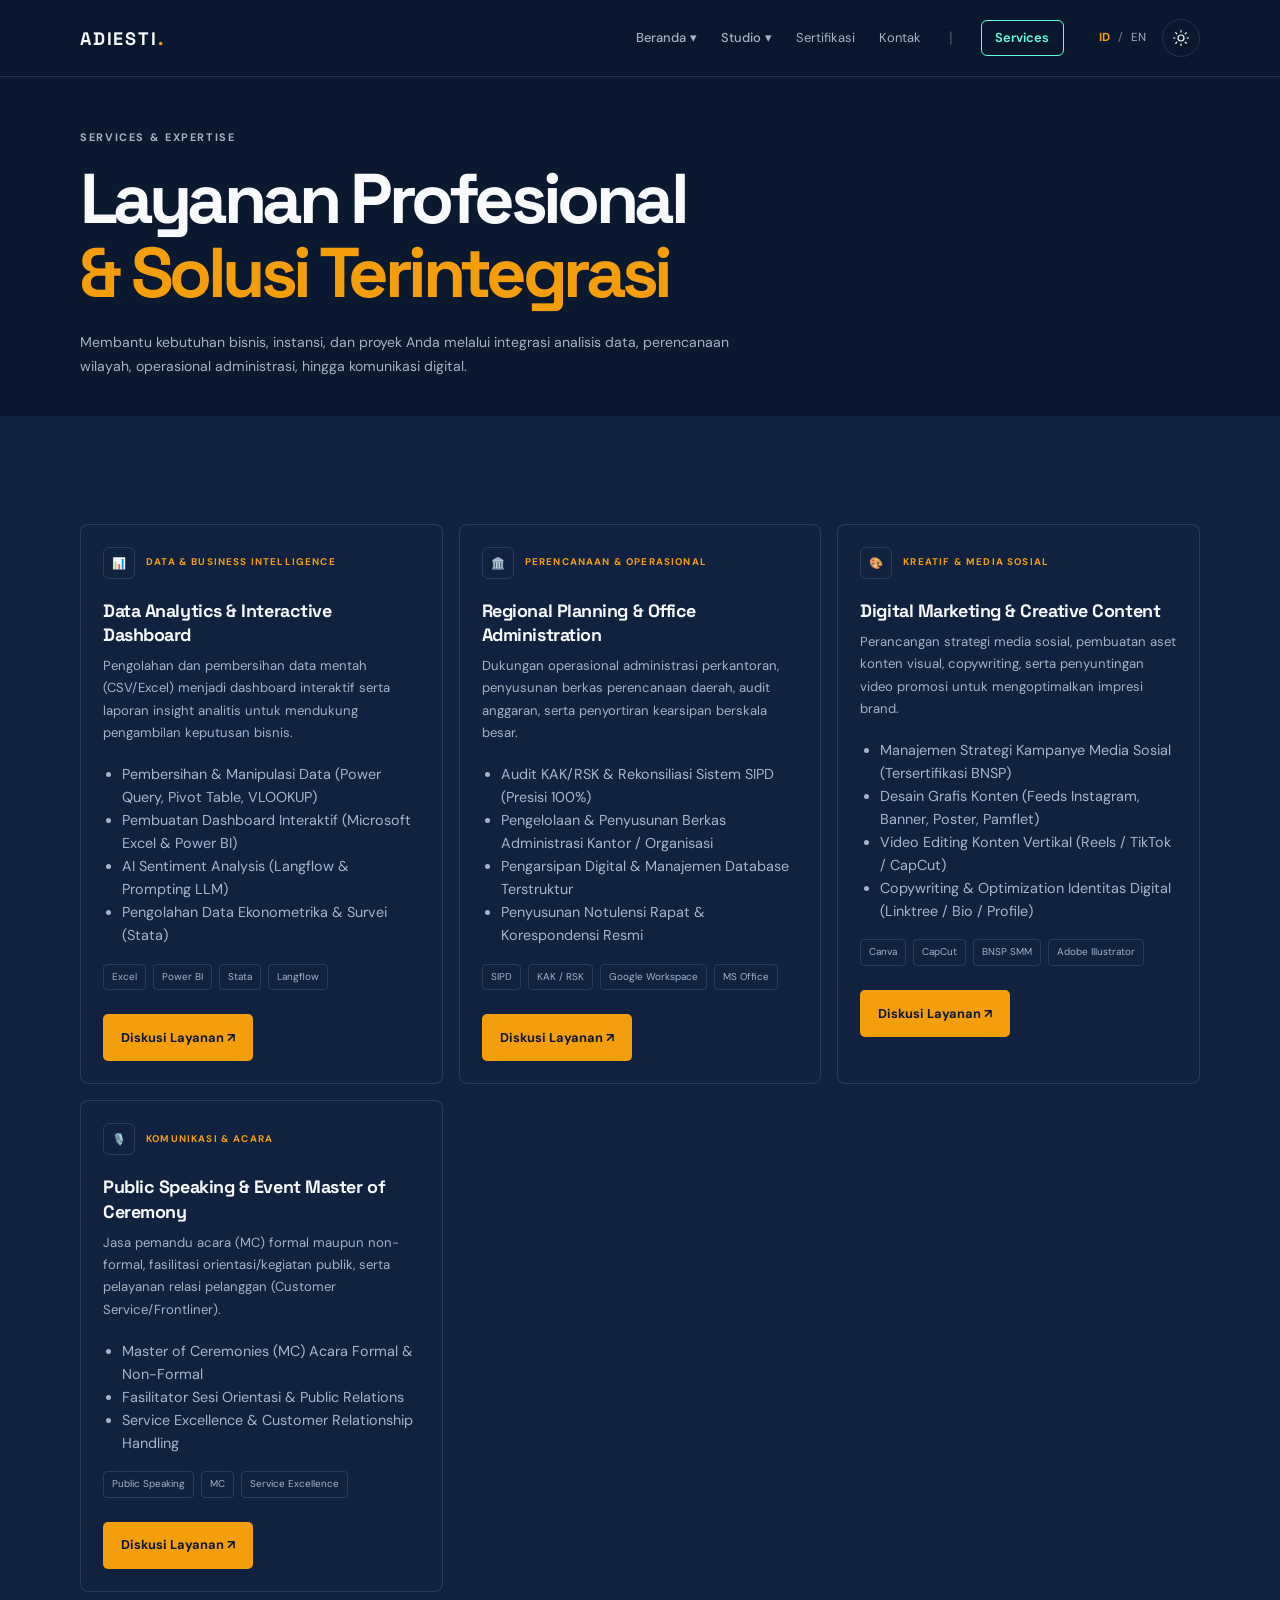
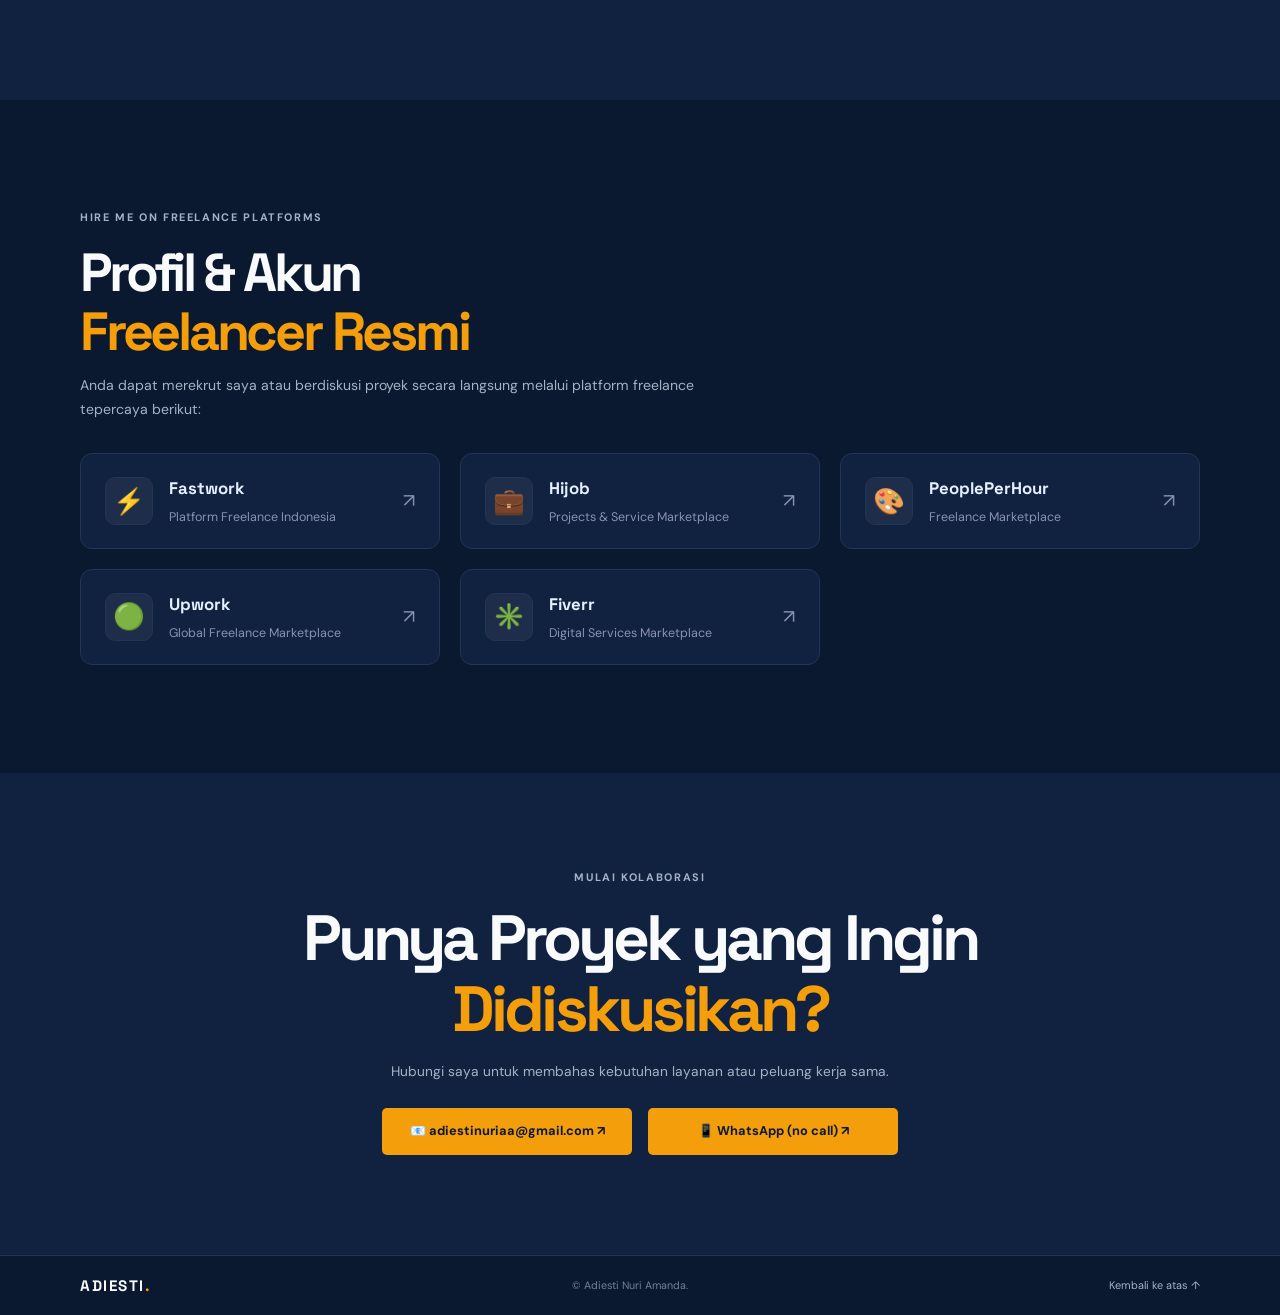
==== commit adaa7d8c: "Add files via upload" ====
--- a/services.html
+++ b/services.html
@@ -1,297 +1,297 @@
-<!DOCTYPE html>
-<html lang="id" class="dark">
-  <head>
-    <meta charset="UTF-8" />
-    <meta name="viewport" content="width=device-width, initial-scale=1" />
-    <meta name="description" content="Layanan Profesional Adiesti Nuri Amanda — Data, Perencanaan, Digital, dan Komunikasi." />
-    <meta name="theme-color" content="#0A192F" />
-    <title>Services — Adiesti Nuri Amanda</title>
-    <link rel="preconnect" href="https://fonts.googleapis.com" />
-    <link rel="preconnect" href="https://fonts.gstatic.com" crossorigin />
-    <link href="https://fonts.googleapis.com/css2?family=DM+Sans:wght@400;500;600;700&family=Space+Grotesk:wght@400;500;600;700&display=swap" rel="stylesheet" />
-    <link rel="stylesheet" href="styles.css" />
-    <script src="script.js" defer></script>
-  </head>
-  <body>
-    <a class="skip-link" href="#main" data-i18n="skip">Lewati ke konten utama</a>
-    <header class="site-header">
-      <nav class="nav container" aria-label="Navigasi utama">
-        <a class="brand" href="index.html#home" aria-label="Adiesti, beranda">ADIESTI<span>.</span></a>
-        <button class="menu-toggle icon-button" type="button" aria-expanded="false" aria-controls="nav-links">
-          <span class="sr-only" data-i18n="openNav">Buka navigasi</span>
-          <svg viewBox="0 0 24 24" aria-hidden="true"><path d="M4 7h16M4 12h16M4 17h16" /></svg>
-        </button>
-
-        <!-- NAVIGASI UTAMA DENGAN LINK LANGSUNG KE SECTION INDEX.HTML -->
-        <div class="nav-links" id="nav-links">
-          <!-- BERANDA -->
-          <div class="nav-dropdown">
-            <a class="nav-direct" href="index.html#home" data-i18n="navHome" style="padding: 12px 0; font-weight: 500;">Beranda</a>
-            <button class="nav-dropdown-trigger" type="button" aria-expanded="false" aria-controls="home-menu" aria-label="Menu Beranda">
-              <span class="chevron" aria-hidden="true">▾</span>
-            </button>
-            <div class="dropdown-menu" id="home-menu">
-              <a href="index.html#about" data-i18n="navAbout">Tentang Saya</a>
-              <a href="index.html#education" data-i18n="navEducation">Pendidikan</a>
-              <div class="nested-dropdown">
-                <button class="nested-trigger" type="button" aria-expanded="false" aria-controls="experience-menu">
-                  <span data-i18n="navExperience">Pengalaman</span><span class="side-chevron" aria-hidden="true">▹</span>
-                </button>
-                <div class="nested-menu" id="experience-menu">
-                  <a href="index.html#work-exp" data-i18n="navWork">Pengalaman Kerja</a>
-                  <a href="index.html#org-exp" data-i18n="navOrg">Pengalaman Organisasi</a>
-                </div>
-              </div>
-            </div>
-          </div>
-
-          <!-- STUDIO KARYA -->
-          <div class="nav-dropdown">
-            <a class="nav-direct" href="index.html#studio-proyek" data-i18n="navStudio" style="padding: 12px 0; font-weight: 500;">Studio</a>
-            <button class="nav-dropdown-trigger" type="button" aria-expanded="false" aria-controls="studio-menu" aria-label="Menu Studio">
-              <span class="chevron" aria-hidden="true">▾</span>
-            </button>
-            <div class="dropdown-menu" id="studio-menu">
-              <a href="index.html#studio-proyek" data-i18n="navTechnical">Proyek Technical</a>
-              <a href="index.html#studio-desain" data-i18n="navCreative">Desain &amp; Content</a>
-            </div>
-          </div>
-
-          <!-- SERTIFIKASI -->
-          <a class="nav-direct" href="index.html#certifications" data-i18n="navCertifications">Sertifikasi</a>
-
-          <!-- KONTAK -->
-          <a class="nav-direct" href="index.html#contact" data-i18n="navContact">Kontak</a>
-
-          <!-- PEMISAH & TOMBOL SERVICES TERPISAH -->
-          <span class="nav-divider" aria-hidden="true" style="opacity: 0.25; margin: 0 0.25rem;">|</span>
-          <a class="nav-direct nav-services-btn" href="services.html" data-i18n="navServices" style="color: #64ffda; border: 1px solid #64ffda; padding: 0.35rem 0.85rem; border-radius: 6px; font-weight: 600;">Services</a>
-        </div>
-
-        <!-- KONTROL BAHASA & TEMA -->
-        <div class="nav-controls">
-          <div class="language-switch" role="group" aria-label="Pilih bahasa">
-            <button class="language-button is-active" type="button" data-language="id" aria-pressed="true">ID</button>
-            <span aria-hidden="true">/</span>
-            <button class="language-button" type="button" data-language="en" aria-pressed="false">EN</button>
-          </div>
-          <button class="theme-toggle icon-button" type="button" aria-label="Ganti ke mode terang" title="Ganti tema">
-            <svg class="sun-icon" viewBox="0 0 24 24" aria-hidden="true"><circle cx="12" cy="12" r="4" /><path d="M12 2v2m0 16v2M4.93 4.93l1.42 1.42m11.3 11.3 1.42 1.42M2 12h2m16 0h2M4.93 19.07l1.42-1.42m11.3-11.3 1.42-1.42" /></svg>
-            <svg class="moon-icon" viewBox="0 0 24 24" aria-hidden="true"><path d="M20.5 15.5A8.5 8.5 0 0 1 8.5 3.5 8.5 8.5 0 1 0 20.5 15.5Z" /></svg>
-          </button>
-        </div>
-      </nav>
-    </header>
-
-    <main id="main">
-      <!-- HERO SERVICES -->
-      <section class="section container" style="padding-top: 8rem; padding-bottom: 2rem;">
-        <div class="section-heading">
-          <p class="eyebrow" data-i18n="svcEyebrow">SERVICES &amp; EXPERTISE</p>
-          <h1 data-i18n="svcHeroTitle">Layanan Profesional <br /><span class="accent">&amp; Solusi Terintegrasi</span></h1>
-          <p class="section-intro" data-i18n="svcHeroIntro" style="margin-top: 1rem; max-width: 650px;">
-            Membantu kebutuhan bisnis, instansi, dan proyek Anda melalui integrasi analisis data, perencanaan wilayah, operasional administrasi, hingga komunikasi digital.
-          </p>
-        </div>
-      </section>
-
-      <!-- DAFTAR LAYANAN -->
-      <section class="section alternate">
-        <div class="container">
-          <div class="experience-grid">
-
-            <!-- SERVICE 1 -->
-            <article class="experience-card reveal">
-              <div class="experience-head">
-                <span class="experience-icon">📊</span>
-                <span class="card-kicker" data-i18n="svc1Kicker">DATA &amp; BUSINESS INTELLIGENCE</span>
-              </div>
-              <h3 data-i18n="svc1Title">Data Analytics &amp; Interactive Dashboard</h3>
-              <p class="muted" data-i18n="svc1Desc">
-                Pengolahan dan pembersihan data mentah (CSV/Excel) menjadi dashboard interaktif serta laporan insight analitis untuk mendukung pengambilan keputusan bisnis.
-              </p>
-              <ul style="margin: 1rem 0; padding-left: 1.2rem; font-size: 0.9rem; color: #a8b2d1; line-height: 1.6;">
-                <li data-i18n="svc1Item1">Pembersihan &amp; Manipulasi Data (Power Query, Pivot Table, VLOOKUP)</li>
-                <li data-i18n="svc1Item2">Pembuatan Dashboard Interaktif (Microsoft Excel &amp; Power BI)</li>
-                <li data-i18n="svc1Item3">AI Sentiment Analysis (Langflow &amp; Prompting LLM)</li>
-                <li data-i18n="svc1Item4">Pengolahan Data Ekonometrika &amp; Survei (Stata)</li>
-              </ul>
-              <div class="tag-list">
-                <span>Excel</span>
-                <span>Power BI</span>
-                <span>Stata</span>
-                <span>Langflow</span>
-              </div>
-              <div style="margin-top: 1.5rem;">
-                <a class="button button-primary" href="https://wa.link/13x4fm" target="_blank" rel="noopener noreferrer" data-i18n="svcDiscuss">Diskusi Layanan ↗</a>
-              </div>
-            </article>
-
-            <!-- SERVICE 2 -->
-            <article class="experience-card reveal">
-              <div class="experience-head">
-                <span class="experience-icon">🏛️</span>
-                <span class="card-kicker" data-i18n="svc2Kicker">PERENCANAAN &amp; OPERASIONAL</span>
-              </div>
-              <h3 data-i18n="svc2Title">Regional Planning &amp; Office Administration</h3>
-              <p class="muted" data-i18n="svc2Desc">
-                Dukungan operasional administrasi perkantoran, penyusunan berkas perencanaan daerah, audit anggaran, serta penyortiran kearsipan berskala besar.
-              </p>
-              <ul style="margin: 1rem 0; padding-left: 1.2rem; font-size: 0.9rem; color: #a8b2d1; line-height: 1.6;">
-                <li data-i18n="svc2Item1">Audit KAK/RSK &amp; Rekonsiliasi Sistem SIPD (Presisi 100%)</li>
-                <li data-i18n="svc2Item2">Pengelolaan &amp; Penyusunan Berkas Administrasi Kantor / Organisasi</li>
-                <li data-i18n="svc2Item3">Pengarsipan Digital &amp; Manajemen Database Terstruktur</li>
-                <li data-i18n="svc2Item4">Penyusunan Notulensi Rapat &amp; Korespondensi Resmi</li>
-              </ul>
-              <div class="tag-list">
-                <span>SIPD</span>
-                <span>KAK / RSK</span>
-                <span>Google Workspace</span>
-                <span>MS Office</span>
-              </div>
-              <div style="margin-top: 1.5rem;">
-                <a class="button button-primary" href="https://wa.link/13x4fm" target="_blank" rel="noopener noreferrer" data-i18n="svcDiscuss">Diskusi Layanan ↗</a>
-              </div>
-            </article>
-
-            <!-- SERVICE 3 -->
-            <article class="experience-card reveal">
-              <div class="experience-head">
-                <span class="experience-icon">🎨</span>
-                <span class="card-kicker" data-i18n="svc3Kicker">KREATIF &amp; MEDIA SOSIAL</span>
-              </div>
-              <h3 data-i18n="svc3Title">Digital Marketing &amp; Creative Content</h3>
-              <p class="muted" data-i18n="svc3Desc">
-                Perancangan strategi media sosial, pembuatan aset konten visual, copywriting, serta penyuntingan video promosi untuk mengoptimalkan impresi brand.
-              </p>
-              <ul style="margin: 1rem 0; padding-left: 1.2rem; font-size: 0.9rem; color: #a8b2d1; line-height: 1.6;">
-                <li data-i18n="svc3Item1">Manajemen Strategi Kampanye Media Sosial (Tersertifikasi BNSP)</li>
-                <li data-i18n="svc3Item2">Desain Grafis Konten (Feeds Instagram, Banner, Poster, Pamflet)</li>
-                <li data-i18n="svc3Item3">Video Editing Konten Vertikal (Reels / TikTok / CapCut)</li>
-                <li data-i18n="svc3Item4">Copywriting &amp; Optimization Identitas Digital (Linktree / Bio / Profile)</li>
-              </ul>
-              <div class="tag-list">
-                <span>Canva</span>
-                <span>CapCut</span>
-                <span>BNSP SMM</span>
-                <span>Adobe Illustrator</span>
-              </div>
-              <div style="margin-top: 1.5rem;">
-                <a class="button button-primary" href="https://wa.link/13x4fm" target="_blank" rel="noopener noreferrer" data-i18n="svcDiscuss">Diskusi Layanan ↗</a>
-              </div>
-            </article>
-
-            <!-- SERVICE 4 -->
-            <article class="experience-card reveal">
-              <div class="experience-head">
-                <span class="experience-icon">🎙️</span>
-                <span class="card-kicker" data-i18n="svc4Kicker">KOMUNIKASI &amp; ACARA</span>
-              </div>
-              <h3 data-i18n="svc4Title">Public Speaking &amp; Event Master of Ceremony</h3>
-              <p class="muted" data-i18n="svc4Desc">
-                Jasa pemandu acara (MC) formal maupun non-formal, fasilitasi orientasi/kegiatan publik, serta pelayanan relasi pelanggan (Customer Service/Frontliner).
-              </p>
-              <ul style="margin: 1rem 0; padding-left: 1.2rem; font-size: 0.9rem; color: #a8b2d1; line-height: 1.6;">
-                <li data-i18n="svc4Item1">Master of Ceremonies (MC) Acara Formal &amp; Non-Formal</li>
-                <li data-i18n="svc4Item2">Fasilitator Sesi Orientasi &amp; Public Relations</li>
-                <li data-i18n="svc4Item3">Service Excellence &amp; Customer Relationship Handling</li>
-              </ul>
-              <div class="tag-list">
-                <span>Public Speaking</span>
-                <span>MC</span>
-                <span>Service Excellence</span>
-              </div>
-              <div style="margin-top: 1.5rem;">
-                <a class="button button-primary" href="https://wa.link/13x4fm" target="_blank" rel="noopener noreferrer" data-i18n="svcDiscuss">Diskusi Layanan ↗</a>
-              </div>
-            </article>
-
-          </div>
-        </div>
-      </section>
-
-      <!-- SECTION AKUN FREELANCER -->
-      <section class="section container" id="freelance-platforms">
-        <div class="section-heading">
-          <p class="eyebrow" data-i18n="freelanceEyebrow">HIRE ME ON FREELANCE PLATFORMS</p>
-          <h2 data-i18n="freelanceTitle">Profil &amp; Akun <br /><span class="accent">Freelancer Resmi</span></h2>
-          <p class="section-intro" data-i18n="freelanceIntro" style="margin-top: 0.75rem; max-width: 650px;">
-            Anda dapat merekrut saya atau berdiskusi proyek secara langsung melalui platform freelance tepercaya berikut:
-          </p>
-        </div>
-
-        <div class="freelance-grid">
-          <a href="https://fastwork.id/byob/ENUo8ff8H9?openExternalBrowser=1&source=byob" target="_blank" rel="noopener noreferrer" class="freelance-card">
-            <div class="freelance-icon">⚡</div>
-            <div class="freelance-info">
-              <h3>Fastwork</h3>
-              <p data-i18n="fwDesc">Platform Freelance Indonesia</p>
-            </div>
-            <span class="freelance-arrow">↗</span>
-          </a>
-
-          <a href="https://hijob.work/en/cv/adiesti-amanda-MTgzNTktNDVmOTZhN2M" target="_blank" rel="noopener noreferrer" class="freelance-card">
-            <div class="freelance-icon">💼</div>
-            <div class="freelance-info">
-              <h3>Hijob</h3>
-              <p>Projects &amp; Service Marketplace</p>
-            </div>
-            <span class="freelance-arrow">↗</span>
-          </a>
-
-          <a href="https://www.peopleperhour.com/freelancer/adiesti-nuri_amanda-zxyaxnnv" target="_blank" rel="noopener noreferrer" class="freelance-card">
-            <div class="freelance-icon">🎨</div>
-            <div class="freelance-info">
-              <h3>PeoplePerHour</h3>
-              <p>Freelance Marketplace</p>
-            </div>
-            <span class="freelance-arrow">↗</span>
-          </a>
-
-          <a href="https://www.upwork.com/freelancers/~01eef4f761a40cd39e?mp_source=share" target="_blank" rel="noopener noreferrer" class="freelance-card">
-            <div class="freelance-icon">🟢</div>
-            <div class="freelance-info">
-              <h3>Upwork</h3>
-              <p>Global Freelance Marketplace</p>
-            </div>
-            <span class="freelance-arrow">↗</span>
-          </a>
-
-          <a href="https://www.fiverr.com/adiestnra/buying?source=avatar_menu_profile" target="_blank" rel="noopener noreferrer" class="freelance-card">
-            <div class="freelance-icon">✳️</div>
-            <div class="freelance-info">
-              <h3>Fiverr</h3>
-              <p>Digital Services Marketplace</p>
-            </div>
-            <span class="freelance-arrow">↗</span>
-          </a>
-        </div>
-      </section>
-
-      <!-- SECTION CTA KONTAK -->
-      <section class="contact-section">
-        <div class="container contact-inner reveal">
-          <p class="eyebrow" data-i18n="svcCtaEyebrow">MULAI KOLABORASI</p>
-          <h2 data-i18n="svcCtaTitle">Punya Proyek yang Ingin <br /><span class="accent">Didiskusikan?</span></h2>
-          <p class="contact-description" data-i18n="svcCtaDesc">Hubungi saya untuk membahas kebutuhan layanan atau peluang kerja sama.</p>
-          <div class="contact-actions" style="display: flex; gap: 1rem; justify-content: center; flex-wrap: wrap; margin-top: 1.5rem;">
-            <a class="button button-primary contact-cta" href="mailto:adiestinuriaa@gmail.com">
-              📧 adiestinuriaa@gmail.com ↗
-            </a>
-            <a class="button button-primary contact-cta" href="https://wa.link/13x4fm" target="_blank" rel="noopener noreferrer">
-              📱 WhatsApp (no call) ↗
-            </a>
-          </div>
-        </div>
-      </section>
-    </main>
-
-    <footer class="site-footer">
-      <div class="container footer-inner">
-        <a class="brand" href="index.html#home">ADIESTI<span>.</span></a>
-        <p>© Adiesti Nuri Amanda.</p>
-        <a class="back-top" href="#main" data-i18n="backTop">Kembali ke atas ↑</a>
-      </div>
-    </footer>
-  </body>
+<!DOCTYPE html>
+<html lang="id" class="dark">
+  <head>
+    <meta charset="UTF-8" />
+    <meta name="viewport" content="width=device-width, initial-scale=1" />
+    <meta name="description" content="Layanan Profesional Adiesti Nuri Amanda — Data, Perencanaan, Digital, dan Komunikasi." />
+    <meta name="theme-color" content="#0A192F" />
+    <title>Services — Adiesti Nuri Amanda</title>
+    <link rel="preconnect" href="https://fonts.googleapis.com" />
+    <link rel="preconnect" href="https://fonts.gstatic.com" crossorigin />
+    <link href="https://fonts.googleapis.com/css2?family=DM+Sans:wght@400;500;600;700&family=Space+Grotesk:wght@400;500;600;700&display=swap" rel="stylesheet" />
+    <link rel="stylesheet" href="styles.css" />
+    <script src="script.js" defer></script>
+  </head>
+  <body>
+    <a class="skip-link" href="#main" data-i18n="skip">Lewati ke konten utama</a>
+    <header class="site-header">
+      <nav class="nav container" aria-label="Navigasi utama">
+        <a class="brand" href="index.html#home" aria-label="Adiesti, beranda">ADIESTI<span>.</span></a>
+        <button class="menu-toggle icon-button" type="button" aria-expanded="false" aria-controls="nav-links">
+          <span class="sr-only" data-i18n="openNav">Buka navigasi</span>
+          <svg viewBox="0 0 24 24" aria-hidden="true"><path d="M4 7h16M4 12h16M4 17h16" /></svg>
+        </button>
+
+        <!-- NAVIGASI UTAMA DENGAN LINK LANGSUNG KE SECTION INDEX.HTML -->
+        <div class="nav-links" id="nav-links">
+          <!-- BERANDA -->
+          <div class="nav-dropdown">
+            <a class="nav-direct" href="index.html#home" data-i18n="navHome" style="padding: 12px 0; font-weight: 500;">Beranda</a>
+            <button class="nav-dropdown-trigger" type="button" aria-expanded="false" aria-controls="home-menu" aria-label="Menu Beranda">
+              <span class="chevron" aria-hidden="true">▾</span>
+            </button>
+            <div class="dropdown-menu" id="home-menu">
+              <a href="index.html#about" data-i18n="navAbout">Tentang Saya</a>
+              <a href="index.html#education" data-i18n="navEducation">Pendidikan</a>
+              <div class="nested-dropdown">
+                <button class="nested-trigger" type="button" aria-expanded="false" aria-controls="experience-menu">
+                  <span data-i18n="navExperience">Pengalaman</span><span class="side-chevron" aria-hidden="true">▹</span>
+                </button>
+                <div class="nested-menu" id="experience-menu">
+                  <a href="index.html#work-exp" data-i18n="navWork">Pengalaman Kerja</a>
+                  <a href="index.html#org-exp" data-i18n="navOrg">Pengalaman Organisasi</a>
+                </div>
+              </div>
+            </div>
+          </div>
+
+          <!-- STUDIO KARYA -->
+          <div class="nav-dropdown">
+            <a class="nav-direct" href="index.html#studio-proyek" data-i18n="navStudio" style="padding: 12px 0; font-weight: 500;">Studio</a>
+            <button class="nav-dropdown-trigger" type="button" aria-expanded="false" aria-controls="studio-menu" aria-label="Menu Studio">
+              <span class="chevron" aria-hidden="true">▾</span>
+            </button>
+            <div class="dropdown-menu" id="studio-menu">
+              <a href="index.html#studio-proyek" data-i18n="navTechnical">Proyek Technical</a>
+              <a href="index.html#studio-desain" data-i18n="navCreative">Desain &amp; Content</a>
+            </div>
+          </div>
+
+          <!-- SERTIFIKASI -->
+          <a class="nav-direct" href="index.html#certifications" data-i18n="navCertifications">Sertifikasi</a>
+
+          <!-- KONTAK -->
+          <a class="nav-direct" href="index.html#contact" data-i18n="navContact">Kontak</a>
+
+          <!-- PEMISAH & TOMBOL SERVICES TERPISAH -->
+          <span class="nav-divider" aria-hidden="true" style="opacity: 0.25; margin: 0 0.25rem;">|</span>
+          <a class="nav-direct nav-services-btn" href="services.html" data-i18n="navServices" style="color: #64ffda; border: 1px solid #64ffda; padding: 0.35rem 0.85rem; border-radius: 6px; font-weight: 600;">Services</a>
+        </div>
+
+        <!-- KONTROL BAHASA & TEMA -->
+        <div class="nav-controls">
+          <div class="language-switch" role="group" aria-label="Pilih bahasa">
+            <button class="language-button is-active" type="button" data-language="id" aria-pressed="true">ID</button>
+            <span aria-hidden="true">/</span>
+            <button class="language-button" type="button" data-language="en" aria-pressed="false">EN</button>
+          </div>
+          <button class="theme-toggle icon-button" type="button" aria-label="Ganti ke mode terang" title="Ganti tema">
+            <svg class="sun-icon" viewBox="0 0 24 24" aria-hidden="true"><circle cx="12" cy="12" r="4" /><path d="M12 2v2m0 16v2M4.93 4.93l1.42 1.42m11.3 11.3 1.42 1.42M2 12h2m16 0h2M4.93 19.07l1.42-1.42m11.3-11.3 1.42-1.42" /></svg>
+            <svg class="moon-icon" viewBox="0 0 24 24" aria-hidden="true"><path d="M20.5 15.5A8.5 8.5 0 0 1 8.5 3.5 8.5 8.5 0 1 0 20.5 15.5Z" /></svg>
+          </button>
+        </div>
+      </nav>
+    </header>
+
+    <main id="main">
+      <!-- HERO SERVICES -->
+      <section class="section container" style="padding-top: 8rem; padding-bottom: 2rem;">
+        <div class="section-heading">
+          <p class="eyebrow" data-i18n="svcEyebrow">SERVICES &amp; EXPERTISE</p>
+          <h1 data-i18n="svcHeroTitle">Layanan Profesional <br /><span class="accent">&amp; Solusi Terintegrasi</span></h1>
+          <p class="section-intro" data-i18n="svcHeroIntro" style="margin-top: 1rem; max-width: 650px;">
+            Membantu kebutuhan bisnis, instansi, dan proyek Anda melalui integrasi analisis data, perencanaan wilayah, operasional administrasi, hingga komunikasi digital.
+          </p>
+        </div>
+      </section>
+
+      <!-- DAFTAR LAYANAN -->
+      <section class="section alternate">
+        <div class="container">
+          <div class="experience-grid">
+
+            <!-- SERVICE 1 -->
+            <article class="experience-card reveal">
+              <div class="experience-head">
+                <span class="experience-icon">📊</span>
+                <span class="card-kicker" data-i18n="svc1Kicker">DATA &amp; BUSINESS INTELLIGENCE</span>
+              </div>
+              <h3 data-i18n="svc1Title">Data Analytics &amp; Interactive Dashboard</h3>
+              <p class="muted" data-i18n="svc1Desc">
+                Pengolahan dan pembersihan data mentah (CSV/Excel) menjadi dashboard interaktif serta laporan insight analitis untuk mendukung pengambilan keputusan bisnis.
+              </p>
+              <ul style="margin: 1rem 0; padding-left: 1.2rem; font-size: 0.9rem; color: #a8b2d1; line-height: 1.6;">
+                <li data-i18n="svc1Item1">Pembersihan &amp; Manipulasi Data (Power Query, Pivot Table, VLOOKUP)</li>
+                <li data-i18n="svc1Item2">Pembuatan Dashboard Interaktif (Microsoft Excel &amp; Power BI)</li>
+                <li data-i18n="svc1Item3">AI Sentiment Analysis (Langflow &amp; Prompting LLM)</li>
+                <li data-i18n="svc1Item4">Pengolahan Data Ekonometrika &amp; Survei (Stata)</li>
+              </ul>
+              <div class="tag-list">
+                <span>Excel</span>
+                <span>Power BI</span>
+                <span>Stata</span>
+                <span>Langflow</span>
+              </div>
+              <div style="margin-top: 1.5rem;">
+                <a class="button button-primary" href="https://wa.link/13x4fm" target="_blank" rel="noopener noreferrer" data-i18n="svcDiscuss">Diskusi Layanan ↗</a>
+              </div>
+            </article>
+
+            <!-- SERVICE 2 -->
+            <article class="experience-card reveal">
+              <div class="experience-head">
+                <span class="experience-icon">🏛️</span>
+                <span class="card-kicker" data-i18n="svc2Kicker">PERENCANAAN &amp; OPERASIONAL</span>
+              </div>
+              <h3 data-i18n="svc2Title">Regional Planning &amp; Office Administration</h3>
+              <p class="muted" data-i18n="svc2Desc">
+                Dukungan operasional administrasi perkantoran, penyusunan berkas perencanaan daerah, audit anggaran, serta penyortiran kearsipan berskala besar.
+              </p>
+              <ul style="margin: 1rem 0; padding-left: 1.2rem; font-size: 0.9rem; color: #a8b2d1; line-height: 1.6;">
+                <li data-i18n="svc2Item1">Audit KAK/RSK &amp; Rekonsiliasi Sistem SIPD (Presisi 100%)</li>
+                <li data-i18n="svc2Item2">Pengelolaan &amp; Penyusunan Berkas Administrasi Kantor / Organisasi</li>
+                <li data-i18n="svc2Item3">Pengarsipan Digital &amp; Manajemen Database Terstruktur</li>
+                <li data-i18n="svc2Item4">Penyusunan Notulensi Rapat &amp; Korespondensi Resmi</li>
+              </ul>
+              <div class="tag-list">
+                <span>SIPD</span>
+                <span>KAK / RSK</span>
+                <span>Google Workspace</span>
+                <span>MS Office</span>
+              </div>
+              <div style="margin-top: 1.5rem;">
+                <a class="button button-primary" href="https://wa.link/13x4fm" target="_blank" rel="noopener noreferrer" data-i18n="svcDiscuss">Diskusi Layanan ↗</a>
+              </div>
+            </article>
+
+            <!-- SERVICE 3 -->
+            <article class="experience-card reveal">
+              <div class="experience-head">
+                <span class="experience-icon">🎨</span>
+                <span class="card-kicker" data-i18n="svc3Kicker">KREATIF &amp; MEDIA SOSIAL</span>
+              </div>
+              <h3 data-i18n="svc3Title">Digital Marketing &amp; Creative Content</h3>
+              <p class="muted" data-i18n="svc3Desc">
+                Perancangan strategi media sosial, pembuatan aset konten visual, copywriting, serta penyuntingan video promosi untuk mengoptimalkan impresi brand.
+              </p>
+              <ul style="margin: 1rem 0; padding-left: 1.2rem; font-size: 0.9rem; color: #a8b2d1; line-height: 1.6;">
+                <li data-i18n="svc3Item1">Manajemen Strategi Kampanye Media Sosial (Tersertifikasi BNSP)</li>
+                <li data-i18n="svc3Item2">Desain Grafis Konten (Feeds Instagram, Banner, Poster, Pamflet)</li>
+                <li data-i18n="svc3Item3">Video Editing Konten Vertikal (Reels / TikTok / CapCut)</li>
+                <li data-i18n="svc3Item4">Copywriting &amp; Optimization Identitas Digital (Linktree / Bio / Profile)</li>
+              </ul>
+              <div class="tag-list">
+                <span>Canva</span>
+                <span>CapCut</span>
+                <span>BNSP SMM</span>
+                <span>Adobe Illustrator</span>
+              </div>
+              <div style="margin-top: 1.5rem;">
+                <a class="button button-primary" href="https://wa.link/13x4fm" target="_blank" rel="noopener noreferrer" data-i18n="svcDiscuss">Diskusi Layanan ↗</a>
+              </div>
+            </article>
+
+            <!-- SERVICE 4 -->
+            <article class="experience-card reveal">
+              <div class="experience-head">
+                <span class="experience-icon">🎙️</span>
+                <span class="card-kicker" data-i18n="svc4Kicker">KOMUNIKASI &amp; ACARA</span>
+              </div>
+              <h3 data-i18n="svc4Title">Public Speaking &amp; Event Master of Ceremony</h3>
+              <p class="muted" data-i18n="svc4Desc">
+                Jasa pemandu acara (MC) formal maupun non-formal, fasilitasi orientasi/kegiatan publik, serta pelayanan relasi pelanggan (Customer Service/Frontliner).
+              </p>
+              <ul style="margin: 1rem 0; padding-left: 1.2rem; font-size: 0.9rem; color: #a8b2d1; line-height: 1.6;">
+                <li data-i18n="svc4Item1">Master of Ceremonies (MC) Acara Formal &amp; Non-Formal</li>
+                <li data-i18n="svc4Item2">Fasilitator Sesi Orientasi &amp; Public Relations</li>
+                <li data-i18n="svc4Item3">Service Excellence &amp; Customer Relationship Handling</li>
+              </ul>
+              <div class="tag-list">
+                <span>Public Speaking</span>
+                <span>MC</span>
+                <span>Service Excellence</span>
+              </div>
+              <div style="margin-top: 1.5rem;">
+                <a class="button button-primary" href="https://wa.link/13x4fm" target="_blank" rel="noopener noreferrer" data-i18n="svcDiscuss">Diskusi Layanan ↗</a>
+              </div>
+            </article>
+
+          </div>
+        </div>
+      </section>
+
+      <!-- SECTION AKUN FREELANCER -->
+      <section class="section container" id="freelance-platforms">
+        <div class="section-heading">
+          <p class="eyebrow" data-i18n="freelanceEyebrow">HIRE ME ON FREELANCE PLATFORMS</p>
+          <h2 data-i18n="freelanceTitle">Profil &amp; Akun <br /><span class="accent">Freelancer Resmi</span></h2>
+          <p class="section-intro" data-i18n="freelanceIntro" style="margin-top: 0.75rem; max-width: 650px;">
+            Anda dapat merekrut saya atau berdiskusi proyek secara langsung melalui platform freelance tepercaya berikut:
+          </p>
+        </div>
+
+        <div class="freelance-grid">
+          <a href="https://fastwork.id/byob/ENUo8ff8H9?openExternalBrowser=1&source=byob" target="_blank" rel="noopener noreferrer" class="freelance-card">
+            <div class="freelance-icon">⚡</div>
+            <div class="freelance-info">
+              <h3>Fastwork</h3>
+              <p data-i18n="fwDesc">Platform Freelance Indonesia</p>
+            </div>
+            <span class="freelance-arrow">↗</span>
+          </a>
+
+          <a href="https://hijob.work/en/cv/adiesti-amanda-MTgzNTktNDVmOTZhN2M" target="_blank" rel="noopener noreferrer" class="freelance-card">
+            <div class="freelance-icon">💼</div>
+            <div class="freelance-info">
+              <h3>Hijob</h3>
+              <p>Projects &amp; Service Marketplace</p>
+            </div>
+            <span class="freelance-arrow">↗</span>
+          </a>
+
+          <a href="https://www.peopleperhour.com/freelancer/adiesti-nuri_amanda-zxyaxnnv" target="_blank" rel="noopener noreferrer" class="freelance-card">
+            <div class="freelance-icon">🎨</div>
+            <div class="freelance-info">
+              <h3>PeoplePerHour</h3>
+              <p>Freelance Marketplace</p>
+            </div>
+            <span class="freelance-arrow">↗</span>
+          </a>
+
+          <a href="https://www.upwork.com/freelancers/~01eef4f761a40cd39e?mp_source=share" target="_blank" rel="noopener noreferrer" class="freelance-card">
+            <div class="freelance-icon">🟢</div>
+            <div class="freelance-info">
+              <h3>Upwork</h3>
+              <p>Global Freelance Marketplace</p>
+            </div>
+            <span class="freelance-arrow">↗</span>
+          </a>
+
+          <a href="https://www.fiverr.com/adiestnra/buying?source=avatar_menu_profile" target="_blank" rel="noopener noreferrer" class="freelance-card">
+            <div class="freelance-icon">✳️</div>
+            <div class="freelance-info">
+              <h3>Fiverr</h3>
+              <p>Digital Services Marketplace</p>
+            </div>
+            <span class="freelance-arrow">↗</span>
+          </a>
+        </div>
+      </section>
+
+      <!-- SECTION CTA KONTAK -->
+      <section class="contact-section">
+        <div class="container contact-inner reveal">
+          <p class="eyebrow" data-i18n="svcCtaEyebrow">MULAI KOLABORASI</p>
+          <h2 data-i18n="svcCtaTitle">Punya Proyek yang Ingin <br /><span class="accent">Didiskusikan?</span></h2>
+          <p class="contact-description" data-i18n="svcCtaDesc">Hubungi saya untuk membahas kebutuhan layanan atau peluang kerja sama.</p>
+          <div class="contact-actions" style="display: flex; gap: 1rem; justify-content: center; flex-wrap: wrap; margin-top: 1.5rem;">
+            <a class="button button-primary contact-cta" href="mailto:adiestinuriaa@gmail.com">
+              📧 adiestinuriaa@gmail.com ↗
+            </a>
+            <a class="button button-primary contact-cta" href="https://wa.link/13x4fm" target="_blank" rel="noopener noreferrer">
+              📱 WhatsApp (no call) ↗
+            </a>
+          </div>
+        </div>
+      </section>
+    </main>
+
+    <footer class="site-footer">
+      <div class="container footer-inner">
+        <a class="brand" href="index.html#home">ADIESTI<span>.</span></a>
+        <p>© Adiesti Nuri Amanda.</p>
+        <a class="back-top" href="#main" data-i18n="backTop">Kembali ke atas ↑</a>
+      </div>
+    </footer>
+  </body>
 </html>
--- a/styles.css
+++ b/styles.css
@@ -1,1199 +1,1198 @@
-/* ========================================== */
-/* 1. DISKONEKSI SELEKSI TEKS & DRAG GAMBAR   */
-/* ========================================== */
-body, .document-panel, .secure-container {
-  -webkit-user-select: none; /* Safari */
-  -moz-user-select: none;    /* Firefox */
-  -ms-user-select: none;     /* Edge/IE */
-  user-select: none;         /* Standar */
-  -webkit-user-drag: none;   /* Mencegah gambar diseret/ditarik ke desktop */
-}
-
-/* Mematikan pointer interaksi langsung pada elemen media */
-img, canvas {
-  pointer-events: none;
-}
-
-:root {
-  color-scheme: light;
-  --bg: #f8fafc;
-  --surface: #ffffff;
-  --surface-2: #eef2f7;
-  --text: #0f172a;
-  --muted: #475569;
-  --faint: #64748b;
-  --accent: #1e3a8a;
-  --accent-soft: rgba(30, 58, 138, .1);
-  --line: rgba(15, 23, 42, .13);
-  --header: rgba(248, 250, 252, .84);
-  --shadow: 0 24px 70px rgba(15, 23, 42, .13);
-  --body-font: "DM Sans", sans-serif;
-  --display-font: "Space Grotesk", sans-serif;
-}
-
-:root.dark {
-  color-scheme: dark;
-  --bg: #0a192f;
-  --surface: #112240;
-  --surface-2: #0d1d35;
-  --text: #f8fafc;
-  --muted: #a5b2c5;
-  --faint: #718198;
-  --accent: #f59e0b;
-  --accent-soft: rgba(245, 158, 11, .12);
-  --line: rgba(203, 213, 225, .14);
-  --header: rgba(10, 25, 47, .84);
-  --shadow: 0 24px 70px rgba(0, 0, 0, .25);
-}
-
-* { box-sizing: border-box; }
-html { scroll-behavior: smooth; scroll-padding-top: 92px; }
-body { margin: 0; background: var(--bg); color: var(--text); font: 400 16px/1.7 var(--body-font); transition: background .25s ease, color .25s ease; }
-button, input { font: inherit; color: inherit; }
-button, a { -webkit-tap-highlight-color: transparent; }
-a { color: inherit; text-decoration: none; }
-button { cursor: pointer; }
-svg { display: block; }
-::selection { background: var(--accent); color: var(--bg); }
-.container { width: min(1120px, calc(100% - 48px)); margin-inline: auto; }
-.section { padding-block: 108px; }
-.alternate { background: var(--surface); }
-.sr-only { position: absolute; width: 1px; height: 1px; padding: 0; margin: -1px; overflow: hidden; clip: rect(0, 0, 0, 0); white-space: nowrap; border: 0; }
-.skip-link { position: fixed; z-index: 100; top: 12px; left: 16px; padding: 9px 14px; border-radius: 5px; background: var(--accent); color: var(--bg); transform: translateY(-150%); }
-.skip-link:focus { transform: translateY(0); }
-:focus-visible { outline: 3px solid var(--accent); outline-offset: 4px; }
-h1, h2, h3, p { margin-top: 0; }
-h1, h2, h3 { font-family: var(--display-font); }
-.accent, .brand span { color: var(--accent); }
-
-.site-header { position: fixed; inset: 0 0 auto; z-index: 30; border-bottom: 1px solid var(--line); background: var(--header); backdrop-filter: blur(17px); -webkit-backdrop-filter: blur(17px); }
-.nav { height: 76px; display: flex; align-items: center; gap: 35px; }
-.brand { flex: 0 0 auto; font: 700 1.13rem var(--display-font); letter-spacing: .1em; }
-.nav-links { display: flex; align-items: center; gap: 24px; margin-left: auto; }
-.nav-direct, .nav-dropdown-trigger { border: 0; background: transparent; color: var(--muted); font-size: .81rem; transition: color .2s ease; }
-.nav-direct:hover, .nav-dropdown-trigger:hover, .nav-dropdown-trigger[aria-expanded="true"] { color: var(--accent); }
-.nav-dropdown, .nested-dropdown { position: relative; }
-.nav-dropdown-trigger { display: inline-flex; align-items: center; gap: 7px; padding: 12px 0; }
-.chevron, .side-chevron { transition: transform .2s ease; }
-.nav-dropdown-trigger[aria-expanded="true"] .chevron { transform: rotate(180deg); }
-.dropdown-menu, .nested-menu { position: absolute; z-index: 40; min-width: 220px; padding: 7px; border: 1px solid var(--line); border-radius: 8px; background: var(--surface); box-shadow: var(--shadow); opacity: 0; visibility: hidden; transform: translateY(7px); transition: opacity .18s ease, visibility .18s ease, transform .18s ease; }
-.dropdown-menu { top: calc(100% + 7px); left: -17px; }
-.nav-dropdown:hover > .dropdown-menu, .nav-dropdown:focus-within > .dropdown-menu, .nav-dropdown.is-open > .dropdown-menu { opacity: 1; visibility: visible; transform: translateY(0); }
-.dropdown-menu > a, .nested-trigger, .nested-menu > a { display: flex; width: 100%; align-items: center; justify-content: space-between; padding: 9px 11px; border: 0; border-radius: 5px; background: transparent; color: var(--text); text-align: left; font-size: .77rem; }
-.dropdown-menu > a:hover, .nested-trigger:hover, .nested-menu > a:hover { background: var(--accent-soft); color: var(--accent); }
-.nested-trigger[aria-expanded="true"] .side-chevron { transform: rotate(90deg); }
-.nested-menu { top: 0; left: calc(100% + 7px); }
-.nested-dropdown:hover > .nested-menu, .nested-dropdown:focus-within > .nested-menu, .nested-dropdown.is-open > .nested-menu { opacity: 1; visibility: visible; transform: translateY(0); }
-.nav-controls { display: flex; align-items: center; gap: 16px; }
-.language-switch { display: flex; align-items: center; gap: 8px; color: var(--faint); font-size: .73rem; }
-.language-button { padding: 5px 0; border: 0; background: transparent; color: var(--muted); font-size: .73rem; }
-.language-button.is-active { color: var(--accent); font-weight: 700; }
-.icon-button { display: grid; width: 38px; height: 38px; place-items: center; padding: 8px; border: 1px solid var(--line); border-radius: 50%; background: transparent; transition: color .2s ease, border-color .2s ease, transform .2s ease; }
-.icon-button:hover { border-color: var(--accent); color: var(--accent); transform: translateY(-2px); }
-.icon-button svg { width: 18px; height: 18px; fill: none; stroke: currentColor; stroke-width: 1.6; stroke-linecap: round; stroke-linejoin: round; }
-.moon-icon, :root:not(.dark) .sun-icon { display: none; }
-:root:not(.dark) .moon-icon { display: block; }
-.menu-toggle { display: none; }
-
-.hero { position: relative; min-height: 750px; display: grid; grid-template-columns: 1.15fr .85fr; align-items: center; gap: 40px; padding-top: 135px; padding-bottom: 108px; }
-.hero-copy { position: relative; z-index: 2; }
-.eyebrow { margin-bottom: 17px; color: var(--muted); font-size: .68rem; font-weight: 700; letter-spacing: .15em; text-transform: uppercase; }
-.status-dot { display: inline-block; width: 7px; height: 7px; margin-right: 9px; border-radius: 50%; background: var(--accent); box-shadow: 0 0 0 5px var(--accent-soft); }
-h1 { max-width: 800px; margin-bottom: 21px; font-size: clamp(2.8rem, 5.5vw, 5rem); letter-spacing: -.065em; line-height: 1.04; }
-.hero-subtitle { max-width: 580px; margin-bottom: 8px; color: var(--muted); font-size: .98rem; }
-.hero-tagline { color: var(--text); font-size: 1.02rem; font-weight: 600; }
-.hero-actions { display: flex; flex-wrap: wrap; gap: 12px; margin-top: 28px; }
-.button { min-height: 47px; display: inline-flex; align-items: center; justify-content: center; gap: 12px; padding: 11px 17px; border: 1px solid transparent; border-radius: 5px; font-size: .8rem; font-weight: 700; transition: transform .2s ease, border-color .2s ease, background .2s ease, color .2s ease; }
-.button:hover { transform: translateY(-3px); }
-.button-primary { background: var(--accent); color: var(--bg); }
-.button-primary:hover { filter: brightness(1.08); }
-.button-secondary { border-color: var(--line); background: transparent; color: var(--text); }
-.button-secondary:hover { border-color: var(--accent); color: var(--accent); }
-.hero-meta { display: flex; align-items: center; gap: 20px; margin-top: 48px; color: var(--muted); font-size: .74rem; }
-.hero-meta span:not(.meta-divider) { display: flex; flex-direction: column; }
-.hero-meta small { color: var(--faint); font-size: .57rem; letter-spacing: .13em; }
-.hero-meta strong { color: var(--text); font-weight: 500; }
-.meta-divider { width: 1px; height: 32px; background: var(--line); }
-.hero-visual { position: relative; min-height: 420px; display: grid; place-items: center; }
-.portrait-frame { position: relative; z-index: 1; width: min(300px, 70vw); aspect-ratio: 1; padding: 12px; border: 1px solid var(--accent); border-radius: 50%; background: var(--bg); box-shadow: 0 0 0 12px var(--accent-soft), var(--shadow); transform: rotate(-5deg); }
-.portrait { width: 100%; height: 100%; overflow: hidden; border-radius: 50%; background: var(--surface); transform: rotate(5deg); }
-.portrait-image { display: block; width: 100%; height: 100%; border-radius: 50%; object-fit: cover; object-position: center top; transition: transform .5s cubic-bezier(.2,.7,.2,1); }
-.portrait-frame:hover .portrait-image { transform: scale(1.05); }
-.floating-card { position: absolute; z-index: 2; right: -4px; bottom: 43px; display: flex; align-items: center; gap: 11px; padding: 12px 16px; border: 1px solid var(--line); border-radius: 8px; background: var(--surface); box-shadow: var(--shadow); transform: rotate(2deg); }
-.floating-icon { color: var(--accent); font-size: 1.5rem; }
-.floating-card strong, .floating-card small { display: block; }
-.floating-card strong { font-size: .76rem; }
-.floating-card small { color: var(--muted); font-size: .68rem; }
-.orbit { position: absolute; border: 1px solid var(--line); border-radius: 50%; }
-.orbit-one { width: 390px; height: 390px; }
-.orbit-two { width: 465px; height: 465px; border-style: dashed; opacity: .5; }
-.scroll-cue { position: absolute; bottom: 27px; left: 0; display: flex; align-items: center; gap: 9px; color: var(--faint); font-size: .59rem; letter-spacing: .15em; }
-.scroll-cue span:first-child { color: var(--accent); font-size: 1.2rem; animation: nudge 1.7s ease-in-out infinite; }
-@keyframes nudge { 50% { transform: translateY(5px); } }
-
-.about-grid { display: grid; grid-template-columns: .85fr 1.15fr; gap: 90px; }
-.section-heading h2, .contact-inner h2 { margin: 0; font-size: clamp(2.35rem, 4.2vw, 3.65rem); letter-spacing: -.06em; line-height: 1.1; }
-.about-content { max-width: 650px; }
-.about-content > p { color: var(--muted); font-size: .91rem; }
-.about-content .about-lead { color: var(--text); font: 500 1.13rem/1.65 var(--display-font); }
-.facts { display: grid; grid-template-columns: repeat(3, 1fr); gap: 13px; margin: 30px 0 25px; padding-block: 20px; border-block: 1px solid var(--line); }
-.facts strong { display: block; font: 600 1.6rem var(--display-font); }
-.facts strong span { color: var(--accent); font-size: .85rem; }
-.facts small { display: block; color: var(--muted); font-size: .66rem; line-height: 1.5; }
-.text-link { color: var(--accent); font-size: .82rem; font-weight: 700; }
-.section-topline { display: flex; align-items: end; justify-content: space-between; gap: 30px; margin-bottom: 39px; }
-.section-intro { max-width: 390px; margin-bottom: 5px; color: var(--muted); font-size: .88rem; }
-.education-grid { display: grid; grid-template-columns: 1.35fr 1fr 1fr; gap: 15px; }
-.education-card, .experience-card, .project-card, .cert-card { border: 1px solid var(--line); border-radius: 8px; background: var(--surface); }
-.education-card { position: relative; min-height: 230px; padding: 25px; }
-.timeline-dot { position: absolute; top: 29px; right: 24px; width: 9px; height: 9px; border-radius: 50%; background: var(--accent); box-shadow: 0 0 0 5px var(--accent-soft); }
-.card-kicker { margin: 0 0 8px; color: var(--accent); font-size: .61rem; font-weight: 700; letter-spacing: .12em; }
-.education-card h3, .experience-card h3, .project-card h3, .cert-card h3 { margin-bottom: 8px; font-size: 1.12rem; line-height: 1.35; letter-spacing: -.025em; }
-.muted { color: var(--muted); font-size: .82rem; }
-.education-result { display: flex; align-items: baseline; gap: 10px; margin: 19px 0 15px; }
-.education-result strong { color: var(--accent); font: 600 1.15rem var(--display-font); }
-.education-result span { color: var(--muted); font-size: .7rem; }
-.award-mark { position: absolute; right: 20px; bottom: 13px; color: var(--accent-soft); font: 700 4rem var(--display-font); }
-.tag-list { display: flex; flex-wrap: wrap; gap: 7px; }
-.tag-list span { padding: 4px 8px; border: 1px solid var(--line); border-radius: 4px; color: var(--muted); font-size: .62rem; }
-
-.experience-grid { display: grid; grid-template-columns: repeat(3, minmax(0, 1fr)); gap: 16px; }
-#org-exp .experience-grid { grid-template-columns: repeat(2, minmax(0, 1fr)); }
-.experience-card { padding: 22px; transition: transform .24s ease, border-color .24s ease, box-shadow .24s ease; }
-.experience-card:hover, .project-card:hover { border-color: var(--accent); transform: translateY(-4px); box-shadow: var(--shadow); }
-.experience-head { display: flex; align-items: center; gap: 11px; margin-bottom: 20px; }
-.experience-head .card-kicker { margin: 0; }
-.experience-icon { width: 32px; height: 32px; display: grid; place-items: center; border: 1px solid var(--line); border-radius: 6px; color: var(--accent); font: 600 .7rem var(--display-font); }
-.experience-org { margin-bottom: 11px; color: var(--accent); font-size: .77rem; font-weight: 600; }
-.experience-card > .muted { min-height: 92px; line-height: 1.7; }
-.document-actions { display: flex; flex-wrap: wrap; gap: 8px; margin-top: 19px; padding-top: 15px; border-top: 1px solid var(--line); }
-.document-button { padding: 8px 10px; border: 1px solid var(--line); border-radius: 5px; background: transparent; color: var(--muted); font-size: .68rem; transition: color .2s ease, border-color .2s ease, background .2s ease; }
-.document-button:hover { border-color: var(--accent); background: var(--accent-soft); color: var(--accent); }
-
-.studio-section { overflow: hidden; }
-.studio-category { scroll-margin-top: 100px; margin-top: 48px; }
-.category-heading { display: flex; align-items: center; justify-content: space-between; margin-bottom: 16px; }
-.category-heading h3 { margin: 0; font-size: 1.3rem; }
-.category-heading > span { color: var(--faint); font: 600 .65rem var(--display-font); letter-spacing: .1em; }
-.project-grid { display: grid; grid-template-columns: repeat(3, minmax(0, 1fr)); gap: 16px; }
-.project-card { overflow: hidden; padding: 20px; transition: transform .24s ease, border-color .24s ease, box-shadow .24s ease; }
-.project-visual { position: relative; height: 165px; display: grid; place-items: center; overflow: hidden; margin-bottom: 21px; border-radius: 5px; background: var(--surface-2); }
-.sentiment-window { position: relative; width: 72%; height: 78%; padding: 11px; border: 1px solid var(--line); border-radius: 5px; background: var(--surface); transform: rotate(-3deg); box-shadow: var(--shadow); }
-.window-dots { display: flex; gap: 4px; }
-.window-dots i { width: 5px; height: 5px; border-radius: 50%; background: var(--accent); }
-.sentiment-lines { display: grid; gap: 4px; margin-top: 12px; }
-.sentiment-lines span { width: 68%; height: 3px; border-radius: 4px; background: var(--line); }
-.sentiment-lines span:nth-child(2) { width: 49%; }
-.sentiment-lines span:nth-child(3) { width: 58%; }
-.sentiment-chart { position: absolute; right: 18%; bottom: 17px; height: 47px; display: flex; align-items: end; gap: 5px; }
-.sentiment-chart i { width: 8px; height: 55%; border-radius: 2px 2px 0 0; background: var(--accent); opacity: .75; }
-.sentiment-chart i:nth-child(2n) { height: 82%; }
-.sentiment-chart i:nth-child(3n) { height: 38%; }
-.pizza-visual { grid-template-columns: auto auto; gap: 15px; }
-.donut-chart { width: 90px; aspect-ratio: 1; display: grid; place-items: center; border-radius: 50%; background: conic-gradient(var(--accent) 0 31%, #5471a5 31% 53%, #d69d45 53% 78%, #40506a 78%); }
-.donut-chart span { width: 53%; aspect-ratio: 1; border-radius: 50%; background: var(--surface-2); }
-.chart-legend { display: grid; gap: 8px; }
-.chart-legend i { width: 40px; height: 5px; border-radius: 3px; background: var(--line); }
-.chart-legend i:first-child { background: var(--accent); }
-.planning-visual { background: linear-gradient(135deg, var(--accent-soft), transparent 60%), var(--surface-2); }
-.plan-paper { position: relative; width: 55%; height: 77%; padding: 14px; background: var(--surface); box-shadow: var(--shadow); transform: rotate(4deg); }
-.paper-label { display: block; margin-bottom: 10px; color: var(--accent); font: 700 .53rem var(--display-font); letter-spacing: .13em; }
-.paper-line { display: block; width: 90%; height: 4px; margin: 8px 0; border-radius: 4px; background: var(--line); }
-.paper-line.short { width: 60%; }
-.paper-stamp { position: absolute; right: 12px; bottom: 10px; width: 31px; height: 31px; display: grid; place-items: center; border: 1px solid var(--accent); border-radius: 50%; color: var(--accent); }
-.design-publication { align-items: flex-start; flex-direction: column; padding: 22px 12%; background: linear-gradient(135deg, #253d75, #0d1d35 75%); color: #fff; }
-.design-publication::after { position: absolute; top: -35px; right: 20px; width: 120px; height: 185px; border: 1px solid rgba(255,255,255,.24); content: ""; transform: rotate(25deg); }
-.design-label, .design-edition { position: relative; z-index: 1; color: #f4bd5e; font: 600 .54rem var(--display-font); letter-spacing: .17em; }
-.design-publication strong { position: relative; z-index: 1; margin: 8px 0; font: 700 1.8rem/.92 var(--display-font); letter-spacing: -.06em; }
-.design-edition { color: rgba(255,255,255,.7); }
-.design-social { background: linear-gradient(135deg, #854d82, #d37755); }
-.social-frame { width: 112px; height: 145px; display: flex; flex-direction: column; justify-content: space-between; padding: 12px; border: 1px solid rgba(255,255,255,.6); color: white; transform: rotate(-5deg); box-shadow: 0 12px 30px rgba(0,0,0,.2); }
-.social-frame span, .social-frame i { font-size: .46rem; font-style: normal; letter-spacing: .14em; }
-.social-frame strong { font: 700 1.22rem/.98 var(--display-font); }
-.social-spark { position: absolute; top: 17%; right: 25%; color: #ffe29d; font-size: 2.7rem; }
-.design-identity { background: radial-gradient(circle at 75% 30%, var(--accent-soft), transparent 32%), var(--surface-2); }
-.identity-card { width: 68%; min-height: 95px; display: flex; flex-direction: column; justify-content: center; padding: 13px; border: 1px solid var(--line); border-left: 3px solid var(--accent); background: var(--surface); box-shadow: var(--shadow); transform: rotate(-4deg); }
-.identity-card span { color: var(--accent); font: 700 1.5rem/.95 var(--display-font); }
-.identity-card i { margin-top: 8px; font: 700 .43rem var(--display-font); letter-spacing: .1em; }
-.identity-card small { color: var(--muted); font-size: .4rem; letter-spacing: .08em; }
-.identity-play { position: absolute; right: 14%; bottom: 22%; width: 34px; height: 34px; display: grid; place-items: center; padding-left: 2px; border: 1px solid var(--accent); border-radius: 50%; color: var(--accent); font-size: .75rem; }
-
-.cert-grid { display: grid; grid-template-columns: repeat(2, minmax(0, 1fr)); gap: 12px; }
-.cert-card { min-height: 96px; display: flex; align-items: center; gap: 15px; padding: 15px 18px; transition: border-color .2s ease, transform .2s ease; }
-.cert-card:hover { border-color: var(--accent); transform: translateY(-2px); }
-.cert-mark { width: 42px; height: 42px; flex: 0 0 42px; display: grid; place-items: center; border: 1px solid var(--line); border-radius: 8px; color: var(--accent); font: 700 .86rem var(--display-font); }
-.cert-mark.ibm { font-size: .62rem; }
-.cert-mark.bnsp { border-radius: 50%; }
-.cert-mark.iblu { font-style: italic; }
-.cert-card > div { flex: 1; }
-.cert-issuer { margin: 0 0 4px; color: var(--faint); font-size: .56rem; font-weight: 700; letter-spacing: .12em; }
-.cert-card h3 { margin: 0 0 3px; font-size: .88rem; }
-.cert-score { margin: 0; color: var(--muted); font-size: .68rem; }
-.cert-check { color: var(--accent); }
-.contact-section { padding: 95px 0 100px; background: var(--surface); }
-.contact-inner { text-align: center; }
-.contact-inner h2 { font-size: clamp(2.7rem, 5vw, 4.25rem); }
-.contact-description { max-width: 500px; margin: 16px auto 23px; color: var(--muted); font-size: .86rem; }
-.contact-cta { min-width: 250px; }
-.social-links { display: flex; justify-content: center; gap: 24px; margin-top: 27px; }
-.social-links a { color: var(--muted); font-size: .76rem; transition: color .2s ease; }
-.social-links a:hover { color: var(--accent); }
-.site-footer { padding: 20px 0; border-top: 1px solid var(--line); }
-.footer-inner { position: relative; display: flex; align-items: center; justify-content: space-between; gap: 18px; }
-.footer-inner .brand { font-size: .95rem; }
-.footer-inner p { margin: 0; color: var(--faint); font-size: .67rem; }
-.back-top { color: var(--muted); font-size: .68rem; }
-.back-top:hover { color: var(--accent); }
-.owner-trigger { position: absolute; right: -13px; bottom: -19px; width: 24px; height: 24px; border: 0; background: transparent; color: var(--faint); font-size: 1.1rem; opacity: .38; }
-.owner-trigger:hover, .owner-trigger:focus-visible { color: var(--accent); opacity: 1; }
-
-dialog { max-width: none; max-height: min(90vh, 850px); padding: 0; overflow: auto; border: 1px solid var(--line); border-radius: 12px; background: var(--surface); color: var(--text); box-shadow: var(--shadow); }
-.owner-dialog { width: min(620px, calc(100% - 28px)); }
-.document-dialog { width: min(860px, calc(100% - 28px)); }
-dialog::backdrop { background: rgba(2, 8, 18, .78); backdrop-filter: blur(5px); }
-.dialog-panel { position: relative; padding: 32px; }
-.dialog-close, .document-close { position: absolute; top: 14px; right: 14px; z-index: 3; border: 0; font-size: 1.35rem; }
-.dialog-panel h2 { margin-bottom: 8px; font-size: 1.65rem; letter-spacing: -.04em; }
-.owner-pin-form, .document-pin-form { display: grid; gap: 9px; margin: 20px 0; }
-.owner-pin-form label, .document-pin-form label { font-size: .78rem; font-weight: 700; }
-.owner-pin-form input, .document-pin-form input { height: 45px; padding: 0 12px; border: 1px solid var(--line); border-radius: 5px; background: var(--bg); color: var(--text); letter-spacing: .2em; }
-.owner-pin-form .button, .document-pin-form .button { justify-self: start; }
-.pin-error, .document-pin-error { min-height: 1em; margin: 0; color: #ef4444; font-size: .73rem; }
-.security-note { padding: 11px 13px; border-left: 2px solid var(--accent); background: var(--accent-soft); color: var(--muted); font-size: .7rem; line-height: 1.55; }
-.dashboard-section { margin-top: 22px; }
-.dashboard-section h3 { margin-bottom: 10px; font-size: .91rem; }
-.table-wrap { overflow-x: auto; }
-table { width: 100%; border-collapse: collapse; text-align: left; font-size: .73rem; }
-th, td { padding: 9px 8px; border-bottom: 1px solid var(--line); }
-th { color: var(--faint); font-size: .6rem; letter-spacing: .08em; text-transform: uppercase; }
-.status-pill { padding: 3px 8px; border-radius: 20px; background: var(--accent-soft); color: var(--accent); font-size: .65rem; }
-.dashboard-hint { margin: 0 0 9px; color: var(--muted); font-size: .7rem; }
-.vault-list { display: grid; grid-template-columns: repeat(2, minmax(0, 1fr)); gap: 8px; }
-.vault-button { display: flex; justify-content: space-between; gap: 8px; padding: 10px; border: 1px solid var(--line); border-radius: 5px; background: var(--bg); color: var(--muted); text-align: left; font-size: .7rem; }
-.vault-button span:last-child { color: var(--accent); font-size: .63rem; }
-.vault-button:disabled { cursor: not-allowed; opacity: .55; }
-.copy-feedback { min-height: 1em; margin: 7px 0 0; color: var(--accent); font-size: .7rem; }
-.star-list { display: grid; gap: 5px; padding-left: 18px; color: var(--muted); font-size: .73rem; }
-.star-list strong { color: var(--text); }
-.dashboard-lock { margin-top: 17px; }
-.owner-dashboard[hidden], .document-preview[hidden] { display: none; }
-.preview-heading { display: flex; align-items: center; justify-content: space-between; gap: 18px; padding-right: 30px; }
-.preview-heading h2 { font-size: 1.35rem; }
-.preview-badge { padding: 4px 8px; border: 1px solid var(--accent); border-radius: 20px; color: var(--accent); font-size: .58rem; letter-spacing: .1em; }
-.canvas-guard { position: relative; overflow: hidden; border: 1px solid var(--line); border-radius: 7px; background: var(--bg); user-select: none; -webkit-user-select: none; }
-#document-canvas { display: block; width: 100%; height: auto; transition: filter .15s ease; }
-.document-dialog.is-sensor-blurred #document-canvas { filter: blur(24px); }
-.canvas-blur-overlay { position: absolute; inset: 0; display: none; place-items: center; padding: 20px; background: rgba(10, 25, 47, .88); color: white; text-align: center; font-weight: 700; }
-.document-dialog.is-sensor-blurred .canvas-blur-overlay { display: grid; }
-.document-preview > .security-note { margin: 13px 0; }
-.toast { position: fixed; z-index: 60; right: 18px; bottom: 18px; max-width: min(360px, calc(100% - 36px)); padding: 10px 14px; border: 1px solid var(--line); border-radius: 6px; background: var(--surface); box-shadow: var(--shadow); color: var(--text); font-size: .76rem; opacity: 0; pointer-events: none; transform: translateY(8px); transition: opacity .2s ease, transform .2s ease; }
-.toast.is-visible { opacity: 1; transform: translateY(0); }
-.reveal { opacity: 0; transform: translateY(16px); transition: opacity .6s ease, transform .6s ease; }
-.reveal.is-visible { opacity: 1; transform: none; }
-
-@media (max-width: 980px) {
-  .nav { gap: 18px; }
-  .nav-links { gap: 15px; }
-  .nav-controls { gap: 10px; }
-  .hero { gap: 18px; }
-  .about-grid { gap: 50px; }
-}
-@media (max-width: 760px) {
-  .container { width: min(calc(100% - 36px), 600px); }
-  .section { padding-block: 82px; }
-  .nav { height: 68px; justify-content: space-between; }
-  .menu-toggle { display: grid; order: 3; margin-left: auto; }
-  .nav-controls { gap: 10px; }
-  .nav-links { position: absolute; top: 68px; left: 0; right: 0; display: none; flex-direction: column; align-items: stretch; gap: 0; max-height: calc(100vh - 68px); padding: 8px 20px 15px; overflow-y: auto; border-bottom: 1px solid var(--line); background: var(--header); backdrop-filter: blur(17px); }
-  .nav-links.is-open { display: flex; }
-  .nav-direct { display: block; padding: 10px 0; border-bottom: 1px solid var(--line); text-align: left; }
-  .nav-dropdown { border-bottom: 1px solid var(--line); }
-  .nav-dropdown-trigger { width: 100%; justify-content: space-between; padding: 10px 0; }
-  .dropdown-menu, .nested-menu { position: static; display: none; min-width: 0; padding: 2px 0 5px 10px; border: 0; border-left: 1px solid var(--line); border-radius: 0; background: transparent; box-shadow: none; opacity: 1; visibility: visible; transform: none; }
-  .nav-dropdown.is-open > .dropdown-menu, .nested-dropdown.is-open > .nested-menu { display: block; }
-  .dropdown-menu > a, .nested-trigger, .nested-menu > a { padding: 8px 10px; }
-  .nested-trigger { justify-content: space-between; }
-  .hero { min-height: auto; grid-template-columns: 1fr; gap: 5px; padding-top: 125px; padding-bottom: 88px; }
-  h1 { font-size: clamp(2.55rem, 10.5vw, 4rem); }
-  .hero-visual { min-height: 350px; margin-top: 12px; }
-  .portrait-frame { width: 245px; }
-  .orbit-one { width: 320px; height: 320px; }
-  .orbit-two { width: 370px; height: 370px; }
-  .floating-card { right: 1%; bottom: 25px; }
-  .scroll-cue { bottom: 24px; }
-  .about-grid { grid-template-columns: 1fr; gap: 27px; }
-  .section-topline { align-items: flex-start; flex-direction: column; gap: 13px; margin-bottom: 29px; }
-  .education-grid { grid-template-columns: 1fr 1fr; }
-  .education-card:first-child { grid-column: 1 / -1; }
-  .experience-grid, #org-exp .experience-grid { grid-template-columns: 1fr 1fr; }
-  .experience-card > .muted { min-height: 0; }
-  .project-grid { grid-template-columns: 1fr 1fr; }
-  .cert-grid { grid-template-columns: 1fr; }
-}
-@media (max-width: 500px) {
-  .container { width: calc(100% - 30px); }
-  .nav { gap: 10px; }
-  .brand { font-size: 1rem; }
-  .nav-controls { gap: 8px; }
-  .hero-actions .button { flex: 1; padding-inline: 12px; font-size: .72rem; }
-  .hero-meta { gap: 12px; font-size: .68rem; }
-  .facts { gap: 8px; }
-  .facts small { font-size: .59rem; }
-  .education-grid, .experience-grid, #org-exp .experience-grid, .project-grid { grid-template-columns: 1fr; }
-  .education-card:first-child { grid-column: auto; }
-  .education-card { min-height: 200px; }
-  .experience-card > .muted { min-height: 0; }
-  .project-visual { height: 185px; }
-  .social-links { gap: 14px; flex-wrap: wrap; }
-  .footer-inner { flex-wrap: wrap; justify-content: center; text-align: center; }
-  .footer-inner p { order: 3; width: 100%; }
-  .back-top { margin-left: auto; }
-  .dialog-panel { padding: 28px 18px; }
-  .vault-list { grid-template-columns: 1fr; }
-}
-@media (prefers-reduced-motion: reduce) {
-  *, *::before, *::after { scroll-behavior: auto !important; animation-duration: .01ms !important; animation-iteration-count: 1 !important; transition-duration: .01ms !important; }
-  .reveal { opacity: 1; transform: none; }
-}
-
-/* MENCEGAH SELEKSI TEKS DAN SERET GAMBAR */
-.document-dialog, #cv-canvas-guard {
-  -webkit-user-select: none;
-  -moz-user-select: none;
-  -ms-user-select: none;
-  user-select: none;
-  -webkit-user-drag: none;
-}
-
-/* MENYEMBUNYIKAN KONTEN SAAT PENGGUNA MENCOBA MENCETAK (CTRL+P / PRINT) */
-@media print {
-  body {
-    display: none !important;
-  }
-}
-
-/* Proteksi Interaksi dan Sensor Layar */
-.secure-container {
-  user-select: none !important;
-  -webkit-user-select: none !important;
-  -moz-user-select: none !important;
-  -ms-user-select: none !important;
-  pointer-events: auto;
-}
-
-.secure-container canvas {
-  pointer-events: none; /* Mencegah drag/drop gambar */
-}
-
-/* Overlay Sensor saat Jendela Tidak Aktif */
-.security-blur-overlay {
-  display: none;
-  position: absolute;
-  inset: 0;
-  background: rgba(10, 25, 47, 0.96);
-  backdrop-filter: blur(12px);
-  -webkit-backdrop-filter: blur(12px);
-  color: #fbbf24;
-  justify-content: center;
-  align-items: center;
-  text-align: center;
-  font-weight: 600;
-  font-size: 0.95rem;
-  padding: 1.5rem;
-  z-index: 99;
-  border-radius: 8px;
-}
-
-/* Proteksi Cetak / Print Screen */
-@media print {
-  body {
-    display: none !important;
-  }
-}
-
-/* ========================================== */
-/* 3. STYLING WATERMARK DIGITAL MENYILANG     */
-/* ========================================== */
-.certificate-wrapper {
-  position: relative;
-  display: inline-block;
-  overflow: hidden;
-  border-radius: 8px;
-}
-
-.watermark-overlay {
-  position: absolute;
-  top: 50%;
-  left: 50%;
-  transform: translate(-50%, -50%) rotate(-45deg);
-  font-size: 1.1rem;
-  font-weight: 700;
-  color: rgba(255, 255, 255, 0.25); /* Warna transparan */
-  text-transform: uppercase;
-  white-space: nowrap;
-  pointer-events: none; /* Agar tidak bisa diklik atau mengganggu pembacaan */
-  user-select: none;
-  letter-spacing: 2px;
-  z-index: 10;
-  width: 150%;
-  text-align: center;
-}
-
-/* ========================================== */
-/* STYLING MEDIA SOSIAL FOOTER                */
-/* ========================================== */
-.footer-socials {
-  display: flex;
-  gap: 0.5rem;
-  align-items: center;
-  justify-content: center;
-  flex-wrap: wrap;
-  margin: 0.75rem 0;
-}
-
-.footer-socials a {
-  color: #cbd5e1;
-  font-size: 0.8rem;
-  font-weight: 500;
-  text-decoration: none;
-  padding: 0.35rem 0.75rem;
-  border: 1px solid rgba(255, 255, 255, 0.12);
-  border-radius: 20px;
-  background: rgba(255, 255, 255, 0.03);
-  transition: all 0.25s ease-in-out;
-  display: inline-flex;
-  align-items: center;
-}
-
-.footer-socials a:hover {
-  color: #64ffda;
-  border-color: #64ffda;
-  background: rgba(100, 255, 218, 0.08);
-  transform: translateY(-2px);
-}
-
-/* ========================================== */
-/* PERBAIKAN STYLING POP-UP MODAL (DIALOG)   */
-/* ========================================== */
-
-/* Reset style bawaan elemen dialog browser */
-dialog.document-dialog {
-  border: none;
-  background: transparent;
-  padding: 0;
-  margin: auto;
-  max-width: 90vw;
-  width: 100%;
-  max-height: 90vh;
-  box-shadow: none;
-  outline: none;
-  overflow: visible;
-}
-
-/* Latar belakang gelap redup (backdrop) saat pop-up terbuka */
-dialog.document-dialog::backdrop {
-  background: rgba(10, 25, 47, 0.85);
-  backdrop-filter: blur(8px);
-}
-
-/* Kontainer panel di dalam dialog */
-dialog.document-dialog .dialog-panel {
-  background: #0a192f;
-  border: 1px solid rgba(255, 255, 255, 0.15);
-  border-radius: 16px;
-  padding: 1.75rem;
-  box-shadow: 0 20px 40px rgba(0, 0, 0, 0.5);
-  color: #ffffff;
-  margin: 0 auto;
-}
-
-/* Area scroll tunggal di dalam modal */
-.modal-scroll-body {
-  max-height: 60vh;
-  overflow-y: auto;
-  padding-right: 0.5rem;
-  margin-top: 1.25rem;
-}
-
-/* Custom Scrollbar halus bergaya dark mode */
-.modal-scroll-body::-webkit-scrollbar {
-  width: 6px;
-}
-.modal-scroll-body::-webkit-scrollbar-track {
-  background: rgba(255, 255, 255, 0.05);
-  border-radius: 4px;
-}
-.modal-scroll-body::-webkit-scrollbar-thumb {
-  background: rgba(255, 255, 255, 0.2);
-  border-radius: 4px;
-}
-.modal-scroll-body::-webkit-scrollbar-thumb:hover {
-  background: #64ffda;
-}
-
-/* ========================================== */
-/* PERBAIKAN STYLING DIALOG MODAL SKILL       */
-/* ========================================== */
-
-dialog#skills-modal {
-  border: none;
-  background: transparent;
-  padding: 0;
-  margin: auto;
-  max-width: 650px;
-  width: 90%;
-  box-shadow: none;
-  outline: none;
-}
-
-dialog#skills-modal::backdrop {
-  background: rgba(10, 25, 47, 0.85);
-  backdrop-filter: blur(8px);
-}
-
-dialog#skills-modal .dialog-panel {
-  background: #0a192f !important;
-  border: 1px solid rgba(255, 255, 255, 0.15);
-  border-radius: 16px;
-  padding: 1.75rem;
-  color: #ffffff !important;
-  box-shadow: 0 20px 40px rgba(0, 0, 0, 0.5);
-  margin: 0 auto;
-}
-
-/* ========================================== */
-/* PERBAIKAN TAMPILAN POP-UP SKILL & SCROLL   */
-/* ========================================== */
-
-dialog#skills-modal {
-  border: none;
-  background: transparent;
-  padding: 0;
-  margin: auto;
-  max-width: 650px;
-  width: 90%;
-  max-height: 85vh;
-  box-shadow: none;
-  outline: none;
-  overflow: visible;
-}
-
-dialog#skills-modal::backdrop {
-  background: rgba(10, 25, 47, 0.85);
-  backdrop-filter: blur(8px);
-}
-
-dialog#skills-modal .dialog-panel {
-  background: #0a192f !important;
-  border: 1px solid rgba(255, 255, 255, 0.15);
-  border-radius: 16px;
-  padding: 1.75rem;
-  color: #ffffff !important;
-  box-shadow: 0 20px 40px rgba(0, 0, 0, 0.5);
-  display: flex;
-  flex-direction: column;
-  max-height: 80vh;
-  overflow: hidden;
-}
-
-/* Container khusus scroll vertikal */
-.skills-scroll-container {
-  display: flex;
-  flex-direction: column;
-  gap: 1.25rem;
-  margin-top: 1.25rem;
-  max-height: 55vh;
-  overflow-y: auto;
-  padding-right: 0.5rem;
-}
-
-/* Styling scrollbar halus beraksen hijau/cyan */
-.skills-scroll-container::-webkit-scrollbar {
-  width: 6px;
-}
-.skills-scroll-container::-webkit-scrollbar-track {
-  background: rgba(255, 255, 255, 0.05);
-  border-radius: 4px;
-}
-.skills-scroll-container::-webkit-scrollbar-thumb {
-  background: #64ffda;
-  border-radius: 4px;
-}
-
-/* Style Dasar Modal Dialog */
-.protected-modal {
-  border: none;
-  background: transparent;
-  padding: 0;
-  margin: auto;
-  max-width: 650px;
-  width: 92%;
-  outline: none;
-}
-
-.modal-content {
-  background: #0a192f;
-  border: 1px solid rgba(255, 255, 255, 0.2);
-  border-radius: 16px;
-  padding: 1.5rem;
-  color: #ffffff;
-  box-shadow: 0 10px 30px rgba(0, 0, 0, 0.6);
-  display: flex;
-  flex-direction: column;
-  max-height: 85vh;
-  position: relative;
-  overflow: hidden;
-}
-
-.modal-header {
-  display: flex;
-  justify-content: space-between;
-  align-items: center;
-  padding-bottom: 0.75rem;
-  border-bottom: 1px solid rgba(255, 255, 255, 0.15);
-  flex-shrink: 0;
-}
-
-.modal-subtitle {
-  color: #fbbf24;
-  margin: 0;
-  font-size: 0.75rem;
-  font-weight: 600;
-  letter-spacing: 1px;
-}
-
-.modal-title {
-  margin: 0;
-  font-size: 1.2rem;
-  color: #ffffff;
-}
-
-.btn-close {
-  background: rgba(255, 255, 255, 0.1);
-  border: 1px solid rgba(255, 255, 255, 0.2);
-  color: #ffffff;
-  font-size: 1.1rem;
-  width: 32px;
-  height: 32px;
-  border-radius: 50%;
-  cursor: pointer;
-}
-
-.modal-body {
-  overflow-y: auto;
-  max-height: 60vh;
-  margin-top: 1rem;
-  position: relative;
-}
-
-.modal-footer {
-  margin-top: 1rem;
-  text-align: right;
-  flex-shrink: 0;
-}
-
-.btn-secondary {
-  background: rgba(255, 255, 255, 0.1);
-  border: 1px solid rgba(255, 255, 255, 0.2);
-  color: #ffffff;
-  padding: 0.4rem 1.2rem;
-  border-radius: 8px;
-  cursor: pointer;
-}
-
-/* ========================================== */
-/* FITUR PROTEKSI KEAMANAN DOKUMEN */
-/* ========================================== */
-
-/* 1. Mencegah Seleksi Teks & Seret Gambar */
-.protected-modal, .protected-img {
-  -webkit-user-select: none;
-  -moz-user-select: none;
-  -ms-user-select: none;
-  user-select: none;
-  -webkit-user-drag: none;
-  pointer-events: auto;
-}
-
-.protected-img {
-  width: 100%;
-  border-radius: 8px;
-  margin-bottom: 1rem;
-  display: block;
-  object-fit: contain;
-  transition: filter 0.3s ease;
-}
-
-/* 2. Watermark Menyilang Transparan */
-.watermark-overlay {
-  position: absolute;
-  top: 0;
-  left: 0;
-  width: 100%;
-  height: 100%;
-  pointer-events: none;
-  z-index: 10;
-  display: flex;
-  align-items: center;
-  justify-content: center;
-  font-size: 1.1rem;
-  font-weight: 800;
-  color: rgba(255, 255, 255, 0.18);
-  text-transform: uppercase;
-  transform: rotate(-30deg);
-  text-align: center;
-  white-space: nowrap;
-}
-
-/* 3. Efek Sensor/Blur Saat Layar Kehilangan Fokus */
-.blur-protection {
-  filter: blur(25px) grayscale(100%) !important;
-}
-
-/* 4. Proteksi Cetak (Sembunyikan Gambar Saat Dicetak/Print) */
-@media print {
-  body {
-    display: none !important;
-  }
-}
-
-/* Layout Grid 4 Kartu per Slide (2x2) */
-.cert-grid-4 {
-  display: grid;
-  grid-template-columns: repeat(2, 1fr);
-  gap: 1.25rem;
-}
-
-@media (max-width: 768px) {
-  .cert-grid-4 {
-    grid-template-columns: 1fr;
-  }
-}
-
-.cert-card {
-  cursor: pointer;
-  transition: transform 0.2s ease, border-color 0.2s ease;
-}
-
-.cert-card:hover {
-  transform: translateY(-3px);
-  border-color: #64ffda;
-}
-
-/* Modal Terproteksi & Watermark */
-.protected-modal {
-  border: none;
-  background: transparent;
-  padding: 0;
-  margin: auto;
-  max-width: 650px;
-  width: 92%;
-  outline: none;
-}
-
-.modal-content {
-  background: #0a192f;
-  border: 1px solid rgba(255, 255, 255, 0.2);
-  border-radius: 16px;
-  padding: 1.5rem;
-  color: #ffffff;
-  box-shadow: 0 10px 30px rgba(0, 0, 0, 0.6);
-  display: flex;
-  flex-direction: column;
-  max-height: 85vh;
-  position: relative;
-  overflow: hidden;
-}
-
-.protected-img {
-  width: 100%;
-  max-height: 55vh;
-  object-fit: contain;
-  border-radius: 8px;
-  -webkit-user-select: none;
-  -moz-user-select: none;
-  -ms-user-select: none;
-  user-select: none;
-  -webkit-user-drag: none;
-  transition: filter 0.3s ease;
-}
-
-.watermark-overlay {
-  position: absolute;
-  top: 0;
-  left: 0;
-  width: 100%;
-  height: 100%;
-  pointer-events: none;
-  z-index: 10;
-  display: flex;
-  align-items: center;
-  justify-content: center;
-  font-size: 1rem;
-  font-weight: 800;
-  color: rgba(255, 255, 255, 0.18);
-  text-transform: uppercase;
-  transform: rotate(-25deg);
-  text-align: center;
-}
-
-/* Sensor Blur Otomatis */
-.blur-protection {
-  filter: blur(25px) grayscale(100%) !important;
-}
-
-/* Matikan Pencetakan */
-@media print {
-  body {
-    display: none !important;
-  }
-}
-
-/* ========================================== */
-/* STYLES SLIDER SERTIFIKASI (4 LAYOUT / SLIDE) */
-/* ========================================== */
-.cert-slider-container {
-  position: relative;
-  width: 100%;
-}
-
-.cert-slide {
-  display: none;
-  opacity: 0;
-  transition: opacity 0.4s ease-in-out;
-}
-
-.cert-slide-active {
-  display: block;
-  opacity: 1;
-}
-
-/* Grid Layout 4 Kartu (2 Kolom x 2 Baris) */
-.cert-grid-4 {
-  display: grid;
-  grid-template-columns: repeat(2, 1fr);
-  gap: 1.25rem;
-}
-
-@media (max-width: 768px) {
-  .cert-grid-4 {
-    grid-template-columns: 1fr;
-  }
-}
-
-.cert-card {
-  cursor: pointer;
-  transition: transform 0.25 ease, border-color 0.25s ease, box-shadow 0.25s ease;
-}
-
-.cert-card:hover {
-  transform: translateY(-3px);
-  border-color: #64ffda;
-  box-shadow: 0 8px 20px rgba(100, 255, 218, 0.15);
-}
-
-/* Tombol Panah Slider */
-.cert-btn-nav {
-  background: rgba(255, 255, 255, 0.08);
-  border: 1px solid rgba(255, 255, 255, 0.2);
-  color: #ffffff;
-  width: 38px;
-  height: 38px;
-  border-radius: 50%;
-  cursor: pointer;
-  font-size: 1.1rem;
-  display: flex;
-  align-items: center;
-  justify-content: center;
-  transition: all 0.2s ease;
-}
-
-.cert-btn-nav:hover:not(:disabled) {
-  background: rgba(255, 255, 255, 0.2);
-  border-color: #64ffda;
-  color: #64ffda;
-  transform: translateY(-2px);
-}
-
-.cert-btn-nav:disabled {
-  opacity: 0.3;
-  cursor: not-allowed;
-}
-
-.cert-dot {
-  width: 10px;
-  height: 10px;
-  border-radius: 50%;
-  background: rgba(255, 255, 255, 0.2);
-  border: none;
-  cursor: pointer;
-  transition: all 0.3s ease;
-}
-
-.cert-dot-active {
-  background: #64ffda;
-  width: 24px;
-  border-radius: 12px;
-}
-
-/* ========================================== */
-/* FITUR PROTEKSI DOKUMEN & WATERMARK        */
-/* ========================================== */
-.protected-modal {
-  border: none;
-  background: transparent;
-  padding: 0;
-  margin: auto;
-  max-width: 650px;
-  width: 92%;
-  outline: none;
-}
-
-.modal-content {
-  background: #0a192f;
-  border: 1px solid rgba(255, 255, 255, 0.2);
-  border-radius: 16px;
-  padding: 1.5rem;
-  color: #ffffff;
-  box-shadow: 0 10px 30px rgba(0, 0, 0, 0.6);
-  display: flex;
-  flex-direction: column;
-  max-height: 85vh;
-  position: relative;
-  overflow: hidden;
-}
-
-.protected-img {
-  width: 100%;
-  max-height: 55vh;
-  object-fit: contain;
-  border-radius: 8px;
-  -webkit-user-select: none;
-  -moz-user-select: none;
-  -ms-user-select: none;
-  user-select: none;
-  -webkit-user-drag: none;
-  transition: filter 0.3s ease;
-}
-
-.watermark-overlay {
-  position: absolute;
-  top: 0;
-  left: 0;
-  width: 100%;
-  height: 100%;
-  pointer-events: none;
-  z-index: 10;
-  display: flex;
-  align-items: center;
-  justify-content: center;
-  font-size: 0.95rem;
-  font-weight: 800;
-  color: rgba(255, 255, 255, 0.18);
-  text-transform: uppercase;
-  transform: rotate(-25deg);
-  text-align: center;
-}
-
-/* Fitur Blur Otomatis saat Tangkapan Layar / Pindah Aplikasi */
-.blur-protection {
-  filter: blur(25px) grayscale(100%) !important;
-}
-
-/* Matikan Pencetakan Dokumentasi (Print Protection) */
-@media print {
-  body {
-    display: none !important;
-  }
-}
-
-/* Styling Tombol Navigasi Slide Bar */
-.cert-btn-nav {
-  background: #64ffda;
-  border: none;
-  color: #0a192f;
-  width: 36px;
-  height: 36px;
-  border-radius: 50%;
-  cursor: pointer;
-  font-size: 1.1rem;
-  font-weight: bold;
-  display: flex;
-  align-items: center;
-  justify-content: center;
-  transition: all 0.2s ease;
-}
-
-.cert-btn-nav:hover:not(:disabled) {
-  background: #ffffff;
-  transform: scale(1.08);
-}
-
-.cert-btn-nav:disabled {
-  background: rgba(255, 255, 255, 0.15);
-  color: rgba(255, 255, 255, 0.3);
-  cursor: not-allowed;
-  transform: none;
-}
-
-/* Styling Tombol Lihat Sertifikat */
-.document-button {
-  background: rgba(100, 255, 218, 0.1);
-  border: 1px solid rgba(100, 255, 218, 0.3);
-  color: #64ffda;
-  padding: 0.45rem 0.85rem;
-  border-radius: 8px;
-  font-size: 0.825rem;
-  cursor: pointer;
-  display: inline-flex;
-  align-items: center;
-  gap: 0.4rem;
-  transition: all 0.2s ease;
-}
-
-.document-button:hover {
-  background: #64ffda;
-  color: #0a192f;
-}
-
-/* Stylings untuk Pop-up Dialog Sertifikat Terproteksi */
-.protected-modal {
-  border: none;
-  background: transparent;
-  padding: 0;
-  margin: auto;
-  max-width: 650px;
-  width: 90%;
-  box-shadow: 0 20px 50px rgba(0, 0, 0, 0.6);
-}
-
-.protected-modal::backdrop {
-  background: rgba(10, 25, 47, 0.85);
-  backdrop-filter: blur(8px);
-}
-
-.protected-modal .modal-content {
-  background: #0a192f;
-  border: 1px solid rgba(255, 255, 255, 0.15);
-  border-radius: 16px;
-  padding: 1.5rem;
-  color: #ffffff;
-}
-
-.protected-modal .protected-img {
-  max-width: 100%;
-  height: auto;
-  border-radius: 8px;
-  margin-top: 1rem;
-  border: 1px solid rgba(255, 255, 255, 0.1);
-}
-
-.protected-modal .watermark-overlay {
-  position: absolute;
-  top: 50%;
-  left: 50%;
-  transform: translate(-50%, -50%) rotate(-30deg);
-  font-size: 0.85rem;
-  font-weight: 700;
-  color: rgba(255, 255, 255, 0.15);
-  pointer-events: none;
-  white-space: nowrap;
-  user-select: none;
-}
-
-/* Container Galeri Foto Dokumentasi & Sertifikat */
-.media-gallery {
-  display: grid;
-  grid-template-columns: repeat(auto-fit, minmax(240px, 1fr));
-  gap: 1rem;
-  margin-top: 1rem;
-  max-height: 65vh;
-  overflow-y: auto;
-  padding-right: 0.25rem;
-}
-
-.protected-img {
-  width: 100%;
-  height: auto;
-  border-radius: 8px;
-  border: 1px solid rgba(255, 255, 255, 0.15);
-  object-fit: cover;
-  box-shadow: 0 4px 12px rgba(0, 0, 0, 0.3);
-}
-
-/* ========================================== */
-/* STYLING KARTU AKUN FREELANCER (SERVICES)   */
-/* ========================================== */
-.freelance-grid {
-  display: grid;
-  grid-template-columns: repeat(auto-fill, minmax(280px, 1fr));
-  gap: 1.25rem;
-  margin-top: 2rem;
-}
-
-.freelance-card {
-  display: flex;
-  align-items: center;
-  justify-content: space-between;
-  padding: 1.25rem 1.5rem;
-  background: #112240;
-  border: 1px solid #233554;
-  border-radius: 12px;
-  text-decoration: none;
-  color: #e6f1ff;
-  transition: all 0.3s ease;
-}
-
-.freelance-card:hover {
-  border-color: #64ffda;
-  transform: translateY(-4px);
-  background: #1d3557;
-  box-shadow: 0 10px 25px rgba(100, 255, 218, 0.12);
-}
-
-.freelance-icon {
-  font-size: 1.6rem;
-  width: 48px;
-  height: 48px;
-  display: flex;
-  align-items: center;
-  justify-content: center;
-  background: rgba(255, 255, 255, 0.05);
-  border-radius: 10px;
-  border: 1px solid #233554;
-  margin-right: 1rem;
-  flex-shrink: 0;
-}
-
-.freelance-info {
-  flex-grow: 1;
-}
-
-.freelance-info h3 {
-  margin: 0;
-  font-size: 1.05rem;
-  color: #e6f1ff;
-  transition: color 0.2s ease;
-}
-
-.freelance-card:hover .freelance-info h3 {
-  color: #64ffda;
-}
-
-.freelance-info p {
-  margin: 0.25rem 0 0 0;
-  font-size: 0.78rem;
-  color: #8892b0;
-}
-
-.freelance-arrow {
-  font-size: 1.2rem;
-  color: #8892b0;
-  transition: transform 0.25s ease, color 0.25s ease;
-}
-
-.freelance-card:hover .freelance-arrow {
-  color: #64ffda;
-  transform: translate(3px, -3px);
-}
-
+/* ========================================== */
+/* 1. DISKONEKSI SELEKSI TEKS & DRAG GAMBAR   */
+/* ========================================== */
+body, .document-panel, .secure-container {
+  -webkit-user-select: none; /* Safari */
+  -moz-user-select: none;    /* Firefox */
+  -ms-user-select: none;     /* Edge/IE */
+  user-select: none;         /* Standar */
+  -webkit-user-drag: none;   /* Mencegah gambar diseret/ditarik ke desktop */
+}
+
+/* Mematikan pointer interaksi langsung pada elemen media */
+img, canvas {
+  pointer-events: none;
+}
+
+:root {
+  color-scheme: light;
+  --bg: #f8fafc;
+  --surface: #ffffff;
+  --surface-2: #eef2f7;
+  --text: #0f172a;
+  --muted: #475569;
+  --faint: #64748b;
+  --accent: #1e3a8a;
+  --accent-soft: rgba(30, 58, 138, .1);
+  --line: rgba(15, 23, 42, .13);
+  --header: rgba(248, 250, 252, .84);
+  --shadow: 0 24px 70px rgba(15, 23, 42, .13);
+  --body-font: "DM Sans", sans-serif;
+  --display-font: "Space Grotesk", sans-serif;
+}
+
+:root.dark {
+  color-scheme: dark;
+  --bg: #0a192f;
+  --surface: #112240;
+  --surface-2: #0d1d35;
+  --text: #f8fafc;
+  --muted: #a5b2c5;
+  --faint: #718198;
+  --accent: #f59e0b;
+  --accent-soft: rgba(245, 158, 11, .12);
+  --line: rgba(203, 213, 225, .14);
+  --header: rgba(10, 25, 47, .84);
+  --shadow: 0 24px 70px rgba(0, 0, 0, .25);
+}
+
+* { box-sizing: border-box; }
+html { scroll-behavior: smooth; scroll-padding-top: 92px; }
+body { margin: 0; background: var(--bg); color: var(--text); font: 400 16px/1.7 var(--body-font); transition: background .25s ease, color .25s ease; }
+button, input { font: inherit; color: inherit; }
+button, a { -webkit-tap-highlight-color: transparent; }
+a { color: inherit; text-decoration: none; }
+button { cursor: pointer; }
+svg { display: block; }
+::selection { background: var(--accent); color: var(--bg); }
+.container { width: min(1120px, calc(100% - 48px)); margin-inline: auto; }
+.section { padding-block: 108px; }
+.alternate { background: var(--surface); }
+.sr-only { position: absolute; width: 1px; height: 1px; padding: 0; margin: -1px; overflow: hidden; clip: rect(0, 0, 0, 0); white-space: nowrap; border: 0; }
+.skip-link { position: fixed; z-index: 100; top: 12px; left: 16px; padding: 9px 14px; border-radius: 5px; background: var(--accent); color: var(--bg); transform: translateY(-150%); }
+.skip-link:focus { transform: translateY(0); }
+:focus-visible { outline: 3px solid var(--accent); outline-offset: 4px; }
+h1, h2, h3, p { margin-top: 0; }
+h1, h2, h3 { font-family: var(--display-font); }
+.accent, .brand span { color: var(--accent); }
+
+.site-header { position: fixed; inset: 0 0 auto; z-index: 30; border-bottom: 1px solid var(--line); background: var(--header); backdrop-filter: blur(17px); -webkit-backdrop-filter: blur(17px); }
+.nav { height: 76px; display: flex; align-items: center; gap: 35px; }
+.brand { flex: 0 0 auto; font: 700 1.13rem var(--display-font); letter-spacing: .1em; }
+.nav-links { display: flex; align-items: center; gap: 24px; margin-left: auto; }
+.nav-direct, .nav-dropdown-trigger { border: 0; background: transparent; color: var(--muted); font-size: .81rem; transition: color .2s ease; }
+.nav-direct:hover, .nav-dropdown-trigger:hover, .nav-dropdown-trigger[aria-expanded="true"] { color: var(--accent); }
+.nav-dropdown, .nested-dropdown { position: relative; }
+.nav-dropdown-trigger { display: inline-flex; align-items: center; gap: 7px; padding: 12px 0; }
+.chevron, .side-chevron { transition: transform .2s ease; }
+.nav-dropdown-trigger[aria-expanded="true"] .chevron { transform: rotate(180deg); }
+.dropdown-menu, .nested-menu { position: absolute; z-index: 40; min-width: 220px; padding: 7px; border: 1px solid var(--line); border-radius: 8px; background: var(--surface); box-shadow: var(--shadow); opacity: 0; visibility: hidden; transform: translateY(7px); transition: opacity .18s ease, visibility .18s ease, transform .18s ease; }
+.dropdown-menu { top: calc(100% + 7px); left: -17px; }
+.nav-dropdown:hover > .dropdown-menu, .nav-dropdown:focus-within > .dropdown-menu, .nav-dropdown.is-open > .dropdown-menu { opacity: 1; visibility: visible; transform: translateY(0); }
+.dropdown-menu > a, .nested-trigger, .nested-menu > a { display: flex; width: 100%; align-items: center; justify-content: space-between; padding: 9px 11px; border: 0; border-radius: 5px; background: transparent; color: var(--text); text-align: left; font-size: .77rem; }
+.dropdown-menu > a:hover, .nested-trigger:hover, .nested-menu > a:hover { background: var(--accent-soft); color: var(--accent); }
+.nested-trigger[aria-expanded="true"] .side-chevron { transform: rotate(90deg); }
+.nested-menu { top: 0; left: calc(100% + 7px); }
+.nested-dropdown:hover > .nested-menu, .nested-dropdown:focus-within > .nested-menu, .nested-dropdown.is-open > .nested-menu { opacity: 1; visibility: visible; transform: translateY(0); }
+.nav-controls { display: flex; align-items: center; gap: 16px; }
+.language-switch { display: flex; align-items: center; gap: 8px; color: var(--faint); font-size: .73rem; }
+.language-button { padding: 5px 0; border: 0; background: transparent; color: var(--muted); font-size: .73rem; }
+.language-button.is-active { color: var(--accent); font-weight: 700; }
+.icon-button { display: grid; width: 38px; height: 38px; place-items: center; padding: 8px; border: 1px solid var(--line); border-radius: 50%; background: transparent; transition: color .2s ease, border-color .2s ease, transform .2s ease; }
+.icon-button:hover { border-color: var(--accent); color: var(--accent); transform: translateY(-2px); }
+.icon-button svg { width: 18px; height: 18px; fill: none; stroke: currentColor; stroke-width: 1.6; stroke-linecap: round; stroke-linejoin: round; }
+.moon-icon, :root:not(.dark) .sun-icon { display: none; }
+:root:not(.dark) .moon-icon { display: block; }
+.menu-toggle { display: none; }
+
+.hero { position: relative; min-height: 750px; display: grid; grid-template-columns: 1.15fr .85fr; align-items: center; gap: 40px; padding-top: 135px; padding-bottom: 108px; }
+.hero-copy { position: relative; z-index: 2; }
+.eyebrow { margin-bottom: 17px; color: var(--muted); font-size: .68rem; font-weight: 700; letter-spacing: .15em; text-transform: uppercase; }
+.status-dot { display: inline-block; width: 7px; height: 7px; margin-right: 9px; border-radius: 50%; background: var(--accent); box-shadow: 0 0 0 5px var(--accent-soft); }
+h1 { max-width: 800px; margin-bottom: 21px; font-size: clamp(2.8rem, 5.5vw, 5rem); letter-spacing: -.065em; line-height: 1.04; }
+.hero-subtitle { max-width: 580px; margin-bottom: 8px; color: var(--muted); font-size: .98rem; }
+.hero-tagline { color: var(--text); font-size: 1.02rem; font-weight: 600; }
+.hero-actions { display: flex; flex-wrap: wrap; gap: 12px; margin-top: 28px; }
+.button { min-height: 47px; display: inline-flex; align-items: center; justify-content: center; gap: 12px; padding: 11px 17px; border: 1px solid transparent; border-radius: 5px; font-size: .8rem; font-weight: 700; transition: transform .2s ease, border-color .2s ease, background .2s ease, color .2s ease; }
+.button:hover { transform: translateY(-3px); }
+.button-primary { background: var(--accent); color: var(--bg); }
+.button-primary:hover { filter: brightness(1.08); }
+.button-secondary { border-color: var(--line); background: transparent; color: var(--text); }
+.button-secondary:hover { border-color: var(--accent); color: var(--accent); }
+.hero-meta { display: flex; align-items: center; gap: 20px; margin-top: 48px; color: var(--muted); font-size: .74rem; }
+.hero-meta span:not(.meta-divider) { display: flex; flex-direction: column; }
+.hero-meta small { color: var(--faint); font-size: .57rem; letter-spacing: .13em; }
+.hero-meta strong { color: var(--text); font-weight: 500; }
+.meta-divider { width: 1px; height: 32px; background: var(--line); }
+.hero-visual { position: relative; min-height: 420px; display: grid; place-items: center; }
+.portrait-frame { position: relative; z-index: 1; width: min(300px, 70vw); aspect-ratio: 1; padding: 12px; border: 1px solid var(--accent); border-radius: 50%; background: var(--bg); box-shadow: 0 0 0 12px var(--accent-soft), var(--shadow); transform: rotate(-5deg); }
+.portrait { width: 100%; height: 100%; overflow: hidden; border-radius: 50%; background: var(--surface); transform: rotate(5deg); }
+.portrait-image { display: block; width: 100%; height: 100%; border-radius: 50%; object-fit: cover; object-position: center top; transition: transform .5s cubic-bezier(.2,.7,.2,1); }
+.portrait-frame:hover .portrait-image { transform: scale(1.05); }
+.floating-card { position: absolute; z-index: 2; right: -4px; bottom: 43px; display: flex; align-items: center; gap: 11px; padding: 12px 16px; border: 1px solid var(--line); border-radius: 8px; background: var(--surface); box-shadow: var(--shadow); transform: rotate(2deg); }
+.floating-icon { color: var(--accent); font-size: 1.5rem; }
+.floating-card strong, .floating-card small { display: block; }
+.floating-card strong { font-size: .76rem; }
+.floating-card small { color: var(--muted); font-size: .68rem; }
+.orbit { position: absolute; border: 1px solid var(--line); border-radius: 50%; }
+.orbit-one { width: 390px; height: 390px; }
+.orbit-two { width: 465px; height: 465px; border-style: dashed; opacity: .5; }
+.scroll-cue { position: absolute; bottom: 27px; left: 0; display: flex; align-items: center; gap: 9px; color: var(--faint); font-size: .59rem; letter-spacing: .15em; }
+.scroll-cue span:first-child { color: var(--accent); font-size: 1.2rem; animation: nudge 1.7s ease-in-out infinite; }
+@keyframes nudge { 50% { transform: translateY(5px); } }
+
+.about-grid { display: grid; grid-template-columns: .85fr 1.15fr; gap: 90px; }
+.section-heading h2, .contact-inner h2 { margin: 0; font-size: clamp(2.35rem, 4.2vw, 3.65rem); letter-spacing: -.06em; line-height: 1.1; }
+.about-content { max-width: 650px; }
+.about-content > p { color: var(--muted); font-size: .91rem; }
+.about-content .about-lead { color: var(--text); font: 500 1.13rem/1.65 var(--display-font); }
+.facts { display: grid; grid-template-columns: repeat(3, 1fr); gap: 13px; margin: 30px 0 25px; padding-block: 20px; border-block: 1px solid var(--line); }
+.facts strong { display: block; font: 600 1.6rem var(--display-font); }
+.facts strong span { color: var(--accent); font-size: .85rem; }
+.facts small { display: block; color: var(--muted); font-size: .66rem; line-height: 1.5; }
+.text-link { color: var(--accent); font-size: .82rem; font-weight: 700; }
+.section-topline { display: flex; align-items: end; justify-content: space-between; gap: 30px; margin-bottom: 39px; }
+.section-intro { max-width: 390px; margin-bottom: 5px; color: var(--muted); font-size: .88rem; }
+.education-grid { display: grid; grid-template-columns: 1.35fr 1fr 1fr; gap: 15px; }
+.education-card, .experience-card, .project-card, .cert-card { border: 1px solid var(--line); border-radius: 8px; background: var(--surface); }
+.education-card { position: relative; min-height: 230px; padding: 25px; }
+.timeline-dot { position: absolute; top: 29px; right: 24px; width: 9px; height: 9px; border-radius: 50%; background: var(--accent); box-shadow: 0 0 0 5px var(--accent-soft); }
+.card-kicker { margin: 0 0 8px; color: var(--accent); font-size: .61rem; font-weight: 700; letter-spacing: .12em; }
+.education-card h3, .experience-card h3, .project-card h3, .cert-card h3 { margin-bottom: 8px; font-size: 1.12rem; line-height: 1.35; letter-spacing: -.025em; }
+.muted { color: var(--muted); font-size: .82rem; }
+.education-result { display: flex; align-items: baseline; gap: 10px; margin: 19px 0 15px; }
+.education-result strong { color: var(--accent); font: 600 1.15rem var(--display-font); }
+.education-result span { color: var(--muted); font-size: .7rem; }
+.award-mark { position: absolute; right: 20px; bottom: 13px; color: var(--accent-soft); font: 700 4rem var(--display-font); }
+.tag-list { display: flex; flex-wrap: wrap; gap: 7px; }
+.tag-list span { padding: 4px 8px; border: 1px solid var(--line); border-radius: 4px; color: var(--muted); font-size: .62rem; }
+
+.experience-grid { display: grid; grid-template-columns: repeat(3, minmax(0, 1fr)); gap: 16px; }
+#org-exp .experience-grid { grid-template-columns: repeat(2, minmax(0, 1fr)); }
+.experience-card { padding: 22px; transition: transform .24s ease, border-color .24s ease, box-shadow .24s ease; }
+.experience-card:hover, .project-card:hover { border-color: var(--accent); transform: translateY(-4px); box-shadow: var(--shadow); }
+.experience-head { display: flex; align-items: center; gap: 11px; margin-bottom: 20px; }
+.experience-head .card-kicker { margin: 0; }
+.experience-icon { width: 32px; height: 32px; display: grid; place-items: center; border: 1px solid var(--line); border-radius: 6px; color: var(--accent); font: 600 .7rem var(--display-font); }
+.experience-org { margin-bottom: 11px; color: var(--accent); font-size: .77rem; font-weight: 600; }
+.experience-card > .muted { min-height: 92px; line-height: 1.7; }
+.document-actions { display: flex; flex-wrap: wrap; gap: 8px; margin-top: 19px; padding-top: 15px; border-top: 1px solid var(--line); }
+.document-button { padding: 8px 10px; border: 1px solid var(--line); border-radius: 5px; background: transparent; color: var(--muted); font-size: .68rem; transition: color .2s ease, border-color .2s ease, background .2s ease; }
+.document-button:hover { border-color: var(--accent); background: var(--accent-soft); color: var(--accent); }
+
+.studio-section { overflow: hidden; }
+.studio-category { scroll-margin-top: 100px; margin-top: 48px; }
+.category-heading { display: flex; align-items: center; justify-content: space-between; margin-bottom: 16px; }
+.category-heading h3 { margin: 0; font-size: 1.3rem; }
+.category-heading > span { color: var(--faint); font: 600 .65rem var(--display-font); letter-spacing: .1em; }
+.project-grid { display: grid; grid-template-columns: repeat(3, minmax(0, 1fr)); gap: 16px; }
+.project-card { overflow: hidden; padding: 20px; transition: transform .24s ease, border-color .24s ease, box-shadow .24s ease; }
+.project-visual { position: relative; height: 165px; display: grid; place-items: center; overflow: hidden; margin-bottom: 21px; border-radius: 5px; background: var(--surface-2); }
+.sentiment-window { position: relative; width: 72%; height: 78%; padding: 11px; border: 1px solid var(--line); border-radius: 5px; background: var(--surface); transform: rotate(-3deg); box-shadow: var(--shadow); }
+.window-dots { display: flex; gap: 4px; }
+.window-dots i { width: 5px; height: 5px; border-radius: 50%; background: var(--accent); }
+.sentiment-lines { display: grid; gap: 4px; margin-top: 12px; }
+.sentiment-lines span { width: 68%; height: 3px; border-radius: 4px; background: var(--line); }
+.sentiment-lines span:nth-child(2) { width: 49%; }
+.sentiment-lines span:nth-child(3) { width: 58%; }
+.sentiment-chart { position: absolute; right: 18%; bottom: 17px; height: 47px; display: flex; align-items: end; gap: 5px; }
+.sentiment-chart i { width: 8px; height: 55%; border-radius: 2px 2px 0 0; background: var(--accent); opacity: .75; }
+.sentiment-chart i:nth-child(2n) { height: 82%; }
+.sentiment-chart i:nth-child(3n) { height: 38%; }
+.pizza-visual { grid-template-columns: auto auto; gap: 15px; }
+.donut-chart { width: 90px; aspect-ratio: 1; display: grid; place-items: center; border-radius: 50%; background: conic-gradient(var(--accent) 0 31%, #5471a5 31% 53%, #d69d45 53% 78%, #40506a 78%); }
+.donut-chart span { width: 53%; aspect-ratio: 1; border-radius: 50%; background: var(--surface-2); }
+.chart-legend { display: grid; gap: 8px; }
+.chart-legend i { width: 40px; height: 5px; border-radius: 3px; background: var(--line); }
+.chart-legend i:first-child { background: var(--accent); }
+.planning-visual { background: linear-gradient(135deg, var(--accent-soft), transparent 60%), var(--surface-2); }
+.plan-paper { position: relative; width: 55%; height: 77%; padding: 14px; background: var(--surface); box-shadow: var(--shadow); transform: rotate(4deg); }
+.paper-label { display: block; margin-bottom: 10px; color: var(--accent); font: 700 .53rem var(--display-font); letter-spacing: .13em; }
+.paper-line { display: block; width: 90%; height: 4px; margin: 8px 0; border-radius: 4px; background: var(--line); }
+.paper-line.short { width: 60%; }
+.paper-stamp { position: absolute; right: 12px; bottom: 10px; width: 31px; height: 31px; display: grid; place-items: center; border: 1px solid var(--accent); border-radius: 50%; color: var(--accent); }
+.design-publication { align-items: flex-start; flex-direction: column; padding: 22px 12%; background: linear-gradient(135deg, #253d75, #0d1d35 75%); color: #fff; }
+.design-publication::after { position: absolute; top: -35px; right: 20px; width: 120px; height: 185px; border: 1px solid rgba(255,255,255,.24); content: ""; transform: rotate(25deg); }
+.design-label, .design-edition { position: relative; z-index: 1; color: #f4bd5e; font: 600 .54rem var(--display-font); letter-spacing: .17em; }
+.design-publication strong { position: relative; z-index: 1; margin: 8px 0; font: 700 1.8rem/.92 var(--display-font); letter-spacing: -.06em; }
+.design-edition { color: rgba(255,255,255,.7); }
+.design-social { background: linear-gradient(135deg, #854d82, #d37755); }
+.social-frame { width: 112px; height: 145px; display: flex; flex-direction: column; justify-content: space-between; padding: 12px; border: 1px solid rgba(255,255,255,.6); color: white; transform: rotate(-5deg); box-shadow: 0 12px 30px rgba(0,0,0,.2); }
+.social-frame span, .social-frame i { font-size: .46rem; font-style: normal; letter-spacing: .14em; }
+.social-frame strong { font: 700 1.22rem/.98 var(--display-font); }
+.social-spark { position: absolute; top: 17%; right: 25%; color: #ffe29d; font-size: 2.7rem; }
+.design-identity { background: radial-gradient(circle at 75% 30%, var(--accent-soft), transparent 32%), var(--surface-2); }
+.identity-card { width: 68%; min-height: 95px; display: flex; flex-direction: column; justify-content: center; padding: 13px; border: 1px solid var(--line); border-left: 3px solid var(--accent); background: var(--surface); box-shadow: var(--shadow); transform: rotate(-4deg); }
+.identity-card span { color: var(--accent); font: 700 1.5rem/.95 var(--display-font); }
+.identity-card i { margin-top: 8px; font: 700 .43rem var(--display-font); letter-spacing: .1em; }
+.identity-card small { color: var(--muted); font-size: .4rem; letter-spacing: .08em; }
+.identity-play { position: absolute; right: 14%; bottom: 22%; width: 34px; height: 34px; display: grid; place-items: center; padding-left: 2px; border: 1px solid var(--accent); border-radius: 50%; color: var(--accent); font-size: .75rem; }
+
+.cert-grid { display: grid; grid-template-columns: repeat(2, minmax(0, 1fr)); gap: 12px; }
+.cert-card { min-height: 96px; display: flex; align-items: center; gap: 15px; padding: 15px 18px; transition: border-color .2s ease, transform .2s ease; }
+.cert-card:hover { border-color: var(--accent); transform: translateY(-2px); }
+.cert-mark { width: 42px; height: 42px; flex: 0 0 42px; display: grid; place-items: center; border: 1px solid var(--line); border-radius: 8px; color: var(--accent); font: 700 .86rem var(--display-font); }
+.cert-mark.ibm { font-size: .62rem; }
+.cert-mark.bnsp { border-radius: 50%; }
+.cert-mark.iblu { font-style: italic; }
+.cert-card > div { flex: 1; }
+.cert-issuer { margin: 0 0 4px; color: var(--faint); font-size: .56rem; font-weight: 700; letter-spacing: .12em; }
+.cert-card h3 { margin: 0 0 3px; font-size: .88rem; }
+.cert-score { margin: 0; color: var(--muted); font-size: .68rem; }
+.cert-check { color: var(--accent); }
+.contact-section { padding: 95px 0 100px; background: var(--surface); }
+.contact-inner { text-align: center; }
+.contact-inner h2 { font-size: clamp(2.7rem, 5vw, 4.25rem); }
+.contact-description { max-width: 500px; margin: 16px auto 23px; color: var(--muted); font-size: .86rem; }
+.contact-cta { min-width: 250px; }
+.social-links { display: flex; justify-content: center; gap: 24px; margin-top: 27px; }
+.social-links a { color: var(--muted); font-size: .76rem; transition: color .2s ease; }
+.social-links a:hover { color: var(--accent); }
+.site-footer { padding: 20px 0; border-top: 1px solid var(--line); }
+.footer-inner { position: relative; display: flex; align-items: center; justify-content: space-between; gap: 18px; }
+.footer-inner .brand { font-size: .95rem; }
+.footer-inner p { margin: 0; color: var(--faint); font-size: .67rem; }
+.back-top { color: var(--muted); font-size: .68rem; }
+.back-top:hover { color: var(--accent); }
+.owner-trigger { position: absolute; right: -13px; bottom: -19px; width: 24px; height: 24px; border: 0; background: transparent; color: var(--faint); font-size: 1.1rem; opacity: .38; }
+.owner-trigger:hover, .owner-trigger:focus-visible { color: var(--accent); opacity: 1; }
+
+dialog { max-width: none; max-height: min(90vh, 850px); padding: 0; overflow: auto; border: 1px solid var(--line); border-radius: 12px; background: var(--surface); color: var(--text); box-shadow: var(--shadow); }
+.owner-dialog { width: min(620px, calc(100% - 28px)); }
+.document-dialog { width: min(860px, calc(100% - 28px)); }
+dialog::backdrop { background: rgba(2, 8, 18, .78); backdrop-filter: blur(5px); }
+.dialog-panel { position: relative; padding: 32px; }
+.dialog-close, .document-close { position: absolute; top: 14px; right: 14px; z-index: 3; border: 0; font-size: 1.35rem; }
+.dialog-panel h2 { margin-bottom: 8px; font-size: 1.65rem; letter-spacing: -.04em; }
+.owner-pin-form, .document-pin-form { display: grid; gap: 9px; margin: 20px 0; }
+.owner-pin-form label, .document-pin-form label { font-size: .78rem; font-weight: 700; }
+.owner-pin-form input, .document-pin-form input { height: 45px; padding: 0 12px; border: 1px solid var(--line); border-radius: 5px; background: var(--bg); color: var(--text); letter-spacing: .2em; }
+.owner-pin-form .button, .document-pin-form .button { justify-self: start; }
+.pin-error, .document-pin-error { min-height: 1em; margin: 0; color: #ef4444; font-size: .73rem; }
+.security-note { padding: 11px 13px; border-left: 2px solid var(--accent); background: var(--accent-soft); color: var(--muted); font-size: .7rem; line-height: 1.55; }
+.dashboard-section { margin-top: 22px; }
+.dashboard-section h3 { margin-bottom: 10px; font-size: .91rem; }
+.table-wrap { overflow-x: auto; }
+table { width: 100%; border-collapse: collapse; text-align: left; font-size: .73rem; }
+th, td { padding: 9px 8px; border-bottom: 1px solid var(--line); }
+th { color: var(--faint); font-size: .6rem; letter-spacing: .08em; text-transform: uppercase; }
+.status-pill { padding: 3px 8px; border-radius: 20px; background: var(--accent-soft); color: var(--accent); font-size: .65rem; }
+.dashboard-hint { margin: 0 0 9px; color: var(--muted); font-size: .7rem; }
+.vault-list { display: grid; grid-template-columns: repeat(2, minmax(0, 1fr)); gap: 8px; }
+.vault-button { display: flex; justify-content: space-between; gap: 8px; padding: 10px; border: 1px solid var(--line); border-radius: 5px; background: var(--bg); color: var(--muted); text-align: left; font-size: .7rem; }
+.vault-button span:last-child { color: var(--accent); font-size: .63rem; }
+.vault-button:disabled { cursor: not-allowed; opacity: .55; }
+.copy-feedback { min-height: 1em; margin: 7px 0 0; color: var(--accent); font-size: .7rem; }
+.star-list { display: grid; gap: 5px; padding-left: 18px; color: var(--muted); font-size: .73rem; }
+.star-list strong { color: var(--text); }
+.dashboard-lock { margin-top: 17px; }
+.owner-dashboard[hidden], .document-preview[hidden] { display: none; }
+.preview-heading { display: flex; align-items: center; justify-content: space-between; gap: 18px; padding-right: 30px; }
+.preview-heading h2 { font-size: 1.35rem; }
+.preview-badge { padding: 4px 8px; border: 1px solid var(--accent); border-radius: 20px; color: var(--accent); font-size: .58rem; letter-spacing: .1em; }
+.canvas-guard { position: relative; overflow: hidden; border: 1px solid var(--line); border-radius: 7px; background: var(--bg); user-select: none; -webkit-user-select: none; }
+#document-canvas { display: block; width: 100%; height: auto; transition: filter .15s ease; }
+.document-dialog.is-sensor-blurred #document-canvas { filter: blur(24px); }
+.canvas-blur-overlay { position: absolute; inset: 0; display: none; place-items: center; padding: 20px; background: rgba(10, 25, 47, .88); color: white; text-align: center; font-weight: 700; }
+.document-dialog.is-sensor-blurred .canvas-blur-overlay { display: grid; }
+.document-preview > .security-note { margin: 13px 0; }
+.toast { position: fixed; z-index: 60; right: 18px; bottom: 18px; max-width: min(360px, calc(100% - 36px)); padding: 10px 14px; border: 1px solid var(--line); border-radius: 6px; background: var(--surface); box-shadow: var(--shadow); color: var(--text); font-size: .76rem; opacity: 0; pointer-events: none; transform: translateY(8px); transition: opacity .2s ease, transform .2s ease; }
+.toast.is-visible { opacity: 1; transform: translateY(0); }
+.reveal { opacity: 0; transform: translateY(16px); transition: opacity .6s ease, transform .6s ease; }
+.reveal.is-visible { opacity: 1; transform: none; }
+
+@media (max-width: 980px) {
+  .nav { gap: 18px; }
+  .nav-links { gap: 15px; }
+  .nav-controls { gap: 10px; }
+  .hero { gap: 18px; }
+  .about-grid { gap: 50px; }
+}
+@media (max-width: 760px) {
+  .container { width: min(calc(100% - 36px), 600px); }
+  .section { padding-block: 82px; }
+  .nav { height: 68px; justify-content: space-between; }
+  .menu-toggle { display: grid; order: 3; margin-left: auto; }
+  .nav-controls { gap: 10px; }
+  .nav-links { position: absolute; top: 68px; left: 0; right: 0; display: none; flex-direction: column; align-items: stretch; gap: 0; max-height: calc(100vh - 68px); padding: 8px 20px 15px; overflow-y: auto; border-bottom: 1px solid var(--line); background: var(--header); backdrop-filter: blur(17px); }
+  .nav-links.is-open { display: flex; }
+  .nav-direct { display: block; padding: 10px 0; border-bottom: 1px solid var(--line); text-align: left; }
+  .nav-dropdown { border-bottom: 1px solid var(--line); }
+  .nav-dropdown-trigger { width: 100%; justify-content: space-between; padding: 10px 0; }
+  .dropdown-menu, .nested-menu { position: static; display: none; min-width: 0; padding: 2px 0 5px 10px; border: 0; border-left: 1px solid var(--line); border-radius: 0; background: transparent; box-shadow: none; opacity: 1; visibility: visible; transform: none; }
+  .nav-dropdown.is-open > .dropdown-menu, .nested-dropdown.is-open > .nested-menu { display: block; }
+  .dropdown-menu > a, .nested-trigger, .nested-menu > a { padding: 8px 10px; }
+  .nested-trigger { justify-content: space-between; }
+  .hero { min-height: auto; grid-template-columns: 1fr; gap: 5px; padding-top: 125px; padding-bottom: 88px; }
+  h1 { font-size: clamp(2.55rem, 10.5vw, 4rem); }
+  .hero-visual { min-height: 350px; margin-top: 12px; }
+  .portrait-frame { width: 245px; }
+  .orbit-one { width: 320px; height: 320px; }
+  .orbit-two { width: 370px; height: 370px; }
+  .floating-card { right: 1%; bottom: 25px; }
+  .scroll-cue { bottom: 24px; }
+  .about-grid { grid-template-columns: 1fr; gap: 27px; }
+  .section-topline { align-items: flex-start; flex-direction: column; gap: 13px; margin-bottom: 29px; }
+  .education-grid { grid-template-columns: 1fr 1fr; }
+  .education-card:first-child { grid-column: 1 / -1; }
+  .experience-grid, #org-exp .experience-grid { grid-template-columns: 1fr 1fr; }
+  .experience-card > .muted { min-height: 0; }
+  .project-grid { grid-template-columns: 1fr 1fr; }
+  .cert-grid { grid-template-columns: 1fr; }
+}
+@media (max-width: 500px) {
+  .container { width: calc(100% - 30px); }
+  .nav { gap: 10px; }
+  .brand { font-size: 1rem; }
+  .nav-controls { gap: 8px; }
+  .hero-actions .button { flex: 1; padding-inline: 12px; font-size: .72rem; }
+  .hero-meta { gap: 12px; font-size: .68rem; }
+  .facts { gap: 8px; }
+  .facts small { font-size: .59rem; }
+  .education-grid, .experience-grid, #org-exp .experience-grid, .project-grid { grid-template-columns: 1fr; }
+  .education-card:first-child { grid-column: auto; }
+  .education-card { min-height: 200px; }
+  .experience-card > .muted { min-height: 0; }
+  .project-visual { height: 185px; }
+  .social-links { gap: 14px; flex-wrap: wrap; }
+  .footer-inner { flex-wrap: wrap; justify-content: center; text-align: center; }
+  .footer-inner p { order: 3; width: 100%; }
+  .back-top { margin-left: auto; }
+  .dialog-panel { padding: 28px 18px; }
+  .vault-list { grid-template-columns: 1fr; }
+}
+@media (prefers-reduced-motion: reduce) {
+  *, *::before, *::after { scroll-behavior: auto !important; animation-duration: .01ms !important; animation-iteration-count: 1 !important; transition-duration: .01ms !important; }
+  .reveal { opacity: 1; transform: none; }
+}
+
+/* MENCEGAH SELEKSI TEKS DAN SERET GAMBAR */
+.document-dialog, #cv-canvas-guard {
+  -webkit-user-select: none;
+  -moz-user-select: none;
+  -ms-user-select: none;
+  user-select: none;
+  -webkit-user-drag: none;
+}
+
+/* MENYEMBUNYIKAN KONTEN SAAT PENGGUNA MENCOBA MENCETAK (CTRL+P / PRINT) */
+@media print {
+  body {
+    display: none !important;
+  }
+}
+
+/* Proteksi Interaksi dan Sensor Layar */
+.secure-container {
+  user-select: none !important;
+  -webkit-user-select: none !important;
+  -moz-user-select: none !important;
+  -ms-user-select: none !important;
+  pointer-events: auto;
+}
+
+.secure-container canvas {
+  pointer-events: none; /* Mencegah drag/drop gambar */
+}
+
+/* Overlay Sensor saat Jendela Tidak Aktif */
+.security-blur-overlay {
+  display: none;
+  position: absolute;
+  inset: 0;
+  background: rgba(10, 25, 47, 0.96);
+  backdrop-filter: blur(12px);
+  -webkit-backdrop-filter: blur(12px);
+  color: #fbbf24;
+  justify-content: center;
+  align-items: center;
+  text-align: center;
+  font-weight: 600;
+  font-size: 0.95rem;
+  padding: 1.5rem;
+  z-index: 99;
+  border-radius: 8px;
+}
+
+/* Proteksi Cetak / Print Screen */
+@media print {
+  body {
+    display: none !important;
+  }
+}
+
+/* ========================================== */
+/* 3. STYLING WATERMARK DIGITAL MENYILANG     */
+/* ========================================== */
+.certificate-wrapper {
+  position: relative;
+  display: inline-block;
+  overflow: hidden;
+  border-radius: 8px;
+}
+
+.watermark-overlay {
+  position: absolute;
+  top: 50%;
+  left: 50%;
+  transform: translate(-50%, -50%) rotate(-45deg);
+  font-size: 1.1rem;
+  font-weight: 700;
+  color: rgba(255, 255, 255, 0.25); /* Warna transparan */
+  text-transform: uppercase;
+  white-space: nowrap;
+  pointer-events: none; /* Agar tidak bisa diklik atau mengganggu pembacaan */
+  user-select: none;
+  letter-spacing: 2px;
+  z-index: 10;
+  width: 150%;
+  text-align: center;
+}
+
+/* ========================================== */
+/* STYLING MEDIA SOSIAL FOOTER                */
+/* ========================================== */
+.footer-socials {
+  display: flex;
+  gap: 0.5rem;
+  align-items: center;
+  justify-content: center;
+  flex-wrap: wrap;
+  margin: 0.75rem 0;
+}
+
+.footer-socials a {
+  color: #cbd5e1;
+  font-size: 0.8rem;
+  font-weight: 500;
+  text-decoration: none;
+  padding: 0.35rem 0.75rem;
+  border: 1px solid rgba(255, 255, 255, 0.12);
+  border-radius: 20px;
+  background: rgba(255, 255, 255, 0.03);
+  transition: all 0.25s ease-in-out;
+  display: inline-flex;
+  align-items: center;
+}
+
+.footer-socials a:hover {
+  color: #64ffda;
+  border-color: #64ffda;
+  background: rgba(100, 255, 218, 0.08);
+  transform: translateY(-2px);
+}
+
+/* ========================================== */
+/* PERBAIKAN STYLING POP-UP MODAL (DIALOG)   */
+/* ========================================== */
+
+/* Reset style bawaan elemen dialog browser */
+dialog.document-dialog {
+  border: none;
+  background: transparent;
+  padding: 0;
+  margin: auto;
+  max-width: 90vw;
+  width: 100%;
+  max-height: 90vh;
+  box-shadow: none;
+  outline: none;
+  overflow: visible;
+}
+
+/* Latar belakang gelap redup (backdrop) saat pop-up terbuka */
+dialog.document-dialog::backdrop {
+  background: rgba(10, 25, 47, 0.85);
+  backdrop-filter: blur(8px);
+}
+
+/* Kontainer panel di dalam dialog */
+dialog.document-dialog .dialog-panel {
+  background: #0a192f;
+  border: 1px solid rgba(255, 255, 255, 0.15);
+  border-radius: 16px;
+  padding: 1.75rem;
+  box-shadow: 0 20px 40px rgba(0, 0, 0, 0.5);
+  color: #ffffff;
+  margin: 0 auto;
+}
+
+/* Area scroll tunggal di dalam modal */
+.modal-scroll-body {
+  max-height: 60vh;
+  overflow-y: auto;
+  padding-right: 0.5rem;
+  margin-top: 1.25rem;
+}
+
+/* Custom Scrollbar halus bergaya dark mode */
+.modal-scroll-body::-webkit-scrollbar {
+  width: 6px;
+}
+.modal-scroll-body::-webkit-scrollbar-track {
+  background: rgba(255, 255, 255, 0.05);
+  border-radius: 4px;
+}
+.modal-scroll-body::-webkit-scrollbar-thumb {
+  background: rgba(255, 255, 255, 0.2);
+  border-radius: 4px;
+}
+.modal-scroll-body::-webkit-scrollbar-thumb:hover {
+  background: #64ffda;
+}
+
+/* ========================================== */
+/* PERBAIKAN STYLING DIALOG MODAL SKILL       */
+/* ========================================== */
+
+dialog#skills-modal {
+  border: none;
+  background: transparent;
+  padding: 0;
+  margin: auto;
+  max-width: 650px;
+  width: 90%;
+  box-shadow: none;
+  outline: none;
+}
+
+dialog#skills-modal::backdrop {
+  background: rgba(10, 25, 47, 0.85);
+  backdrop-filter: blur(8px);
+}
+
+dialog#skills-modal .dialog-panel {
+  background: #0a192f !important;
+  border: 1px solid rgba(255, 255, 255, 0.15);
+  border-radius: 16px;
+  padding: 1.75rem;
+  color: #ffffff !important;
+  box-shadow: 0 20px 40px rgba(0, 0, 0, 0.5);
+  margin: 0 auto;
+}
+
+/* ========================================== */
+/* PERBAIKAN TAMPILAN POP-UP SKILL & SCROLL   */
+/* ========================================== */
+
+dialog#skills-modal {
+  border: none;
+  background: transparent;
+  padding: 0;
+  margin: auto;
+  max-width: 650px;
+  width: 90%;
+  max-height: 85vh;
+  box-shadow: none;
+  outline: none;
+  overflow: visible;
+}
+
+dialog#skills-modal::backdrop {
+  background: rgba(10, 25, 47, 0.85);
+  backdrop-filter: blur(8px);
+}
+
+dialog#skills-modal .dialog-panel {
+  background: #0a192f !important;
+  border: 1px solid rgba(255, 255, 255, 0.15);
+  border-radius: 16px;
+  padding: 1.75rem;
+  color: #ffffff !important;
+  box-shadow: 0 20px 40px rgba(0, 0, 0, 0.5);
+  display: flex;
+  flex-direction: column;
+  max-height: 80vh;
+  overflow: hidden;
+}
+
+/* Container khusus scroll vertikal */
+.skills-scroll-container {
+  display: flex;
+  flex-direction: column;
+  gap: 1.25rem;
+  margin-top: 1.25rem;
+  max-height: 55vh;
+  overflow-y: auto;
+  padding-right: 0.5rem;
+}
+
+/* Styling scrollbar halus beraksen hijau/cyan */
+.skills-scroll-container::-webkit-scrollbar {
+  width: 6px;
+}
+.skills-scroll-container::-webkit-scrollbar-track {
+  background: rgba(255, 255, 255, 0.05);
+  border-radius: 4px;
+}
+.skills-scroll-container::-webkit-scrollbar-thumb {
+  background: #64ffda;
+  border-radius: 4px;
+}
+
+/* Style Dasar Modal Dialog */
+.protected-modal {
+  border: none;
+  background: transparent;
+  padding: 0;
+  margin: auto;
+  max-width: 650px;
+  width: 92%;
+  outline: none;
+}
+
+.modal-content {
+  background: #0a192f;
+  border: 1px solid rgba(255, 255, 255, 0.2);
+  border-radius: 16px;
+  padding: 1.5rem;
+  color: #ffffff;
+  box-shadow: 0 10px 30px rgba(0, 0, 0, 0.6);
+  display: flex;
+  flex-direction: column;
+  max-height: 85vh;
+  position: relative;
+  overflow: hidden;
+}
+
+.modal-header {
+  display: flex;
+  justify-content: space-between;
+  align-items: center;
+  padding-bottom: 0.75rem;
+  border-bottom: 1px solid rgba(255, 255, 255, 0.15);
+  flex-shrink: 0;
+}
+
+.modal-subtitle {
+  color: #fbbf24;
+  margin: 0;
+  font-size: 0.75rem;
+  font-weight: 600;
+  letter-spacing: 1px;
+}
+
+.modal-title {
+  margin: 0;
+  font-size: 1.2rem;
+  color: #ffffff;
+}
+
+.btn-close {
+  background: rgba(255, 255, 255, 0.1);
+  border: 1px solid rgba(255, 255, 255, 0.2);
+  color: #ffffff;
+  font-size: 1.1rem;
+  width: 32px;
+  height: 32px;
+  border-radius: 50%;
+  cursor: pointer;
+}
+
+.modal-body {
+  overflow-y: auto;
+  max-height: 60vh;
+  margin-top: 1rem;
+  position: relative;
+}
+
+.modal-footer {
+  margin-top: 1rem;
+  text-align: right;
+  flex-shrink: 0;
+}
+
+.btn-secondary {
+  background: rgba(255, 255, 255, 0.1);
+  border: 1px solid rgba(255, 255, 255, 0.2);
+  color: #ffffff;
+  padding: 0.4rem 1.2rem;
+  border-radius: 8px;
+  cursor: pointer;
+}
+
+/* ========================================== */
+/* FITUR PROTEKSI KEAMANAN DOKUMEN */
+/* ========================================== */
+
+/* 1. Mencegah Seleksi Teks & Seret Gambar */
+.protected-modal, .protected-img {
+  -webkit-user-select: none;
+  -moz-user-select: none;
+  -ms-user-select: none;
+  user-select: none;
+  -webkit-user-drag: none;
+  pointer-events: auto;
+}
+
+.protected-img {
+  width: 100%;
+  border-radius: 8px;
+  margin-bottom: 1rem;
+  display: block;
+  object-fit: contain;
+  transition: filter 0.3s ease;
+}
+
+/* 2. Watermark Menyilang Transparan */
+.watermark-overlay {
+  position: absolute;
+  top: 0;
+  left: 0;
+  width: 100%;
+  height: 100%;
+  pointer-events: none;
+  z-index: 10;
+  display: flex;
+  align-items: center;
+  justify-content: center;
+  font-size: 1.1rem;
+  font-weight: 800;
+  color: rgba(255, 255, 255, 0.18);
+  text-transform: uppercase;
+  transform: rotate(-30deg);
+  text-align: center;
+  white-space: nowrap;
+}
+
+/* 3. Efek Sensor/Blur Saat Layar Kehilangan Fokus */
+.blur-protection {
+  filter: blur(25px) grayscale(100%) !important;
+}
+
+/* 4. Proteksi Cetak (Sembunyikan Gambar Saat Dicetak/Print) */
+@media print {
+  body {
+    display: none !important;
+  }
+}
+
+/* Layout Grid 4 Kartu per Slide (2x2) */
+.cert-grid-4 {
+  display: grid;
+  grid-template-columns: repeat(2, 1fr);
+  gap: 1.25rem;
+}
+
+@media (max-width: 768px) {
+  .cert-grid-4 {
+    grid-template-columns: 1fr;
+  }
+}
+
+.cert-card {
+  cursor: pointer;
+  transition: transform 0.2s ease, border-color 0.2s ease;
+}
+
+.cert-card:hover {
+  transform: translateY(-3px);
+  border-color: #64ffda;
+}
+
+/* Modal Terproteksi & Watermark */
+.protected-modal {
+  border: none;
+  background: transparent;
+  padding: 0;
+  margin: auto;
+  max-width: 650px;
+  width: 92%;
+  outline: none;
+}
+
+.modal-content {
+  background: #0a192f;
+  border: 1px solid rgba(255, 255, 255, 0.2);
+  border-radius: 16px;
+  padding: 1.5rem;
+  color: #ffffff;
+  box-shadow: 0 10px 30px rgba(0, 0, 0, 0.6);
+  display: flex;
+  flex-direction: column;
+  max-height: 85vh;
+  position: relative;
+  overflow: hidden;
+}
+
+.protected-img {
+  width: 100%;
+  max-height: 55vh;
+  object-fit: contain;
+  border-radius: 8px;
+  -webkit-user-select: none;
+  -moz-user-select: none;
+  -ms-user-select: none;
+  user-select: none;
+  -webkit-user-drag: none;
+  transition: filter 0.3s ease;
+}
+
+.watermark-overlay {
+  position: absolute;
+  top: 0;
+  left: 0;
+  width: 100%;
+  height: 100%;
+  pointer-events: none;
+  z-index: 10;
+  display: flex;
+  align-items: center;
+  justify-content: center;
+  font-size: 1rem;
+  font-weight: 800;
+  color: rgba(255, 255, 255, 0.18);
+  text-transform: uppercase;
+  transform: rotate(-25deg);
+  text-align: center;
+}
+
+/* Sensor Blur Otomatis */
+.blur-protection {
+  filter: blur(25px) grayscale(100%) !important;
+}
+
+/* Matikan Pencetakan */
+@media print {
+  body {
+    display: none !important;
+  }
+}
+
+/* ========================================== */
+/* STYLES SLIDER SERTIFIKASI (4 LAYOUT / SLIDE) */
+/* ========================================== */
+.cert-slider-container {
+  position: relative;
+  width: 100%;
+}
+
+.cert-slide {
+  display: none;
+  opacity: 0;
+  transition: opacity 0.4s ease-in-out;
+}
+
+.cert-slide-active {
+  display: block;
+  opacity: 1;
+}
+
+/* Grid Layout 4 Kartu (2 Kolom x 2 Baris) */
+.cert-grid-4 {
+  display: grid;
+  grid-template-columns: repeat(2, 1fr);
+  gap: 1.25rem;
+}
+
+@media (max-width: 768px) {
+  .cert-grid-4 {
+    grid-template-columns: 1fr;
+  }
+}
+
+.cert-card {
+  cursor: pointer;
+  transition: transform 0.25 ease, border-color 0.25s ease, box-shadow 0.25s ease;
+}
+
+.cert-card:hover {
+  transform: translateY(-3px);
+  border-color: #64ffda;
+  box-shadow: 0 8px 20px rgba(100, 255, 218, 0.15);
+}
+
+/* Tombol Panah Slider */
+.cert-btn-nav {
+  background: rgba(255, 255, 255, 0.08);
+  border: 1px solid rgba(255, 255, 255, 0.2);
+  color: #ffffff;
+  width: 38px;
+  height: 38px;
+  border-radius: 50%;
+  cursor: pointer;
+  font-size: 1.1rem;
+  display: flex;
+  align-items: center;
+  justify-content: center;
+  transition: all 0.2s ease;
+}
+
+.cert-btn-nav:hover:not(:disabled) {
+  background: rgba(255, 255, 255, 0.2);
+  border-color: #64ffda;
+  color: #64ffda;
+  transform: translateY(-2px);
+}
+
+.cert-btn-nav:disabled {
+  opacity: 0.3;
+  cursor: not-allowed;
+}
+
+.cert-dot {
+  width: 10px;
+  height: 10px;
+  border-radius: 50%;
+  background: rgba(255, 255, 255, 0.2);
+  border: none;
+  cursor: pointer;
+  transition: all 0.3s ease;
+}
+
+.cert-dot-active {
+  background: #64ffda;
+  width: 24px;
+  border-radius: 12px;
+}
+
+/* ========================================== */
+/* FITUR PROTEKSI DOKUMEN & WATERMARK        */
+/* ========================================== */
+.protected-modal {
+  border: none;
+  background: transparent;
+  padding: 0;
+  margin: auto;
+  max-width: 650px;
+  width: 92%;
+  outline: none;
+}
+
+.modal-content {
+  background: #0a192f;
+  border: 1px solid rgba(255, 255, 255, 0.2);
+  border-radius: 16px;
+  padding: 1.5rem;
+  color: #ffffff;
+  box-shadow: 0 10px 30px rgba(0, 0, 0, 0.6);
+  display: flex;
+  flex-direction: column;
+  max-height: 85vh;
+  position: relative;
+  overflow: hidden;
+}
+
+.protected-img {
+  width: 100%;
+  max-height: 55vh;
+  object-fit: contain;
+  border-radius: 8px;
+  -webkit-user-select: none;
+  -moz-user-select: none;
+  -ms-user-select: none;
+  user-select: none;
+  -webkit-user-drag: none;
+  transition: filter 0.3s ease;
+}
+
+.watermark-overlay {
+  position: absolute;
+  top: 0;
+  left: 0;
+  width: 100%;
+  height: 100%;
+  pointer-events: none;
+  z-index: 10;
+  display: flex;
+  align-items: center;
+  justify-content: center;
+  font-size: 0.95rem;
+  font-weight: 800;
+  color: rgba(255, 255, 255, 0.18);
+  text-transform: uppercase;
+  transform: rotate(-25deg);
+  text-align: center;
+}
+
+/* Fitur Blur Otomatis saat Tangkapan Layar / Pindah Aplikasi */
+.blur-protection {
+  filter: blur(25px) grayscale(100%) !important;
+}
+
+/* Matikan Pencetakan Dokumentasi (Print Protection) */
+@media print {
+  body {
+    display: none !important;
+  }
+}
+
+/* Styling Tombol Navigasi Slide Bar */
+.cert-btn-nav {
+  background: #64ffda;
+  border: none;
+  color: #0a192f;
+  width: 36px;
+  height: 36px;
+  border-radius: 50%;
+  cursor: pointer;
+  font-size: 1.1rem;
+  font-weight: bold;
+  display: flex;
+  align-items: center;
+  justify-content: center;
+  transition: all 0.2s ease;
+}
+
+.cert-btn-nav:hover:not(:disabled) {
+  background: #ffffff;
+  transform: scale(1.08);
+}
+
+.cert-btn-nav:disabled {
+  background: rgba(255, 255, 255, 0.15);
+  color: rgba(255, 255, 255, 0.3);
+  cursor: not-allowed;
+  transform: none;
+}
+
+/* Styling Tombol Lihat Sertifikat */
+.document-button {
+  background: rgba(100, 255, 218, 0.1);
+  border: 1px solid rgba(100, 255, 218, 0.3);
+  color: #64ffda;
+  padding: 0.45rem 0.85rem;
+  border-radius: 8px;
+  font-size: 0.825rem;
+  cursor: pointer;
+  display: inline-flex;
+  align-items: center;
+  gap: 0.4rem;
+  transition: all 0.2s ease;
+}
+
+.document-button:hover {
+  background: #64ffda;
+  color: #0a192f;
+}
+
+/* Stylings untuk Pop-up Dialog Sertifikat Terproteksi */
+.protected-modal {
+  border: none;
+  background: transparent;
+  padding: 0;
+  margin: auto;
+  max-width: 650px;
+  width: 90%;
+  box-shadow: 0 20px 50px rgba(0, 0, 0, 0.6);
+}
+
+.protected-modal::backdrop {
+  background: rgba(10, 25, 47, 0.85);
+  backdrop-filter: blur(8px);
+}
+
+.protected-modal .modal-content {
+  background: #0a192f;
+  border: 1px solid rgba(255, 255, 255, 0.15);
+  border-radius: 16px;
+  padding: 1.5rem;
+  color: #ffffff;
+}
+
+.protected-modal .protected-img {
+  max-width: 100%;
+  height: auto;
+  border-radius: 8px;
+  margin-top: 1rem;
+  border: 1px solid rgba(255, 255, 255, 0.1);
+}
+
+.protected-modal .watermark-overlay {
+  position: absolute;
+  top: 50%;
+  left: 50%;
+  transform: translate(-50%, -50%) rotate(-30deg);
+  font-size: 0.85rem;
+  font-weight: 700;
+  color: rgba(255, 255, 255, 0.15);
+  pointer-events: none;
+  white-space: nowrap;
+  user-select: none;
+}
+
+/* Container Galeri Foto Dokumentasi & Sertifikat */
+.media-gallery {
+  display: grid;
+  grid-template-columns: repeat(auto-fit, minmax(240px, 1fr));
+  gap: 1rem;
+  margin-top: 1rem;
+  max-height: 65vh;
+  overflow-y: auto;
+  padding-right: 0.25rem;
+}
+
+.protected-img {
+  width: 100%;
+  height: auto;
+  border-radius: 8px;
+  border: 1px solid rgba(255, 255, 255, 0.15);
+  object-fit: cover;
+  box-shadow: 0 4px 12px rgba(0, 0, 0, 0.3);
+}
+
+/* ========================================== */
+/* STYLING KARTU AKUN FREELANCER (SERVICES)   */
+/* ========================================== */
+.freelance-grid {
+  display: grid;
+  grid-template-columns: repeat(auto-fill, minmax(280px, 1fr));
+  gap: 1.25rem;
+  margin-top: 2rem;
+}
+
+.freelance-card {
+  display: flex;
+  align-items: center;
+  justify-content: space-between;
+  padding: 1.25rem 1.5rem;
+  background: #112240;
+  border: 1px solid #233554;
+  border-radius: 12px;
+  text-decoration: none;
+  color: #e6f1ff;
+  transition: all 0.3s ease;
+}
+
+.freelance-card:hover {
+  border-color: #64ffda;
+  transform: translateY(-4px);
+  background: #1d3557;
+  box-shadow: 0 10px 25px rgba(100, 255, 218, 0.12);
+}
+
+.freelance-icon {
+  font-size: 1.6rem;
+  width: 48px;
+  height: 48px;
+  display: flex;
+  align-items: center;
+  justify-content: center;
+  background: rgba(255, 255, 255, 0.05);
+  border-radius: 10px;
+  border: 1px solid #233554;
+  margin-right: 1rem;
+  flex-shrink: 0;
+}
+
+.freelance-info {
+  flex-grow: 1;
+}
+
+.freelance-info h3 {
+  margin: 0;
+  font-size: 1.05rem;
+  color: #e6f1ff;
+  transition: color 0.2s ease;
+}
+
+.freelance-card:hover .freelance-info h3 {
+  color: #64ffda;
+}
+
+.freelance-info p {
+  margin: 0.25rem 0 0 0;
+  font-size: 0.78rem;
+  color: #8892b0;
+}
+
+.freelance-arrow {
+  font-size: 1.2rem;
+  color: #8892b0;
+  transition: transform 0.25s ease, color 0.25s ease;
+}
+
+.freelance-card:hover .freelance-arrow {
+  color: #64ffda;
+  transform: translate(3px, -3px);
+}
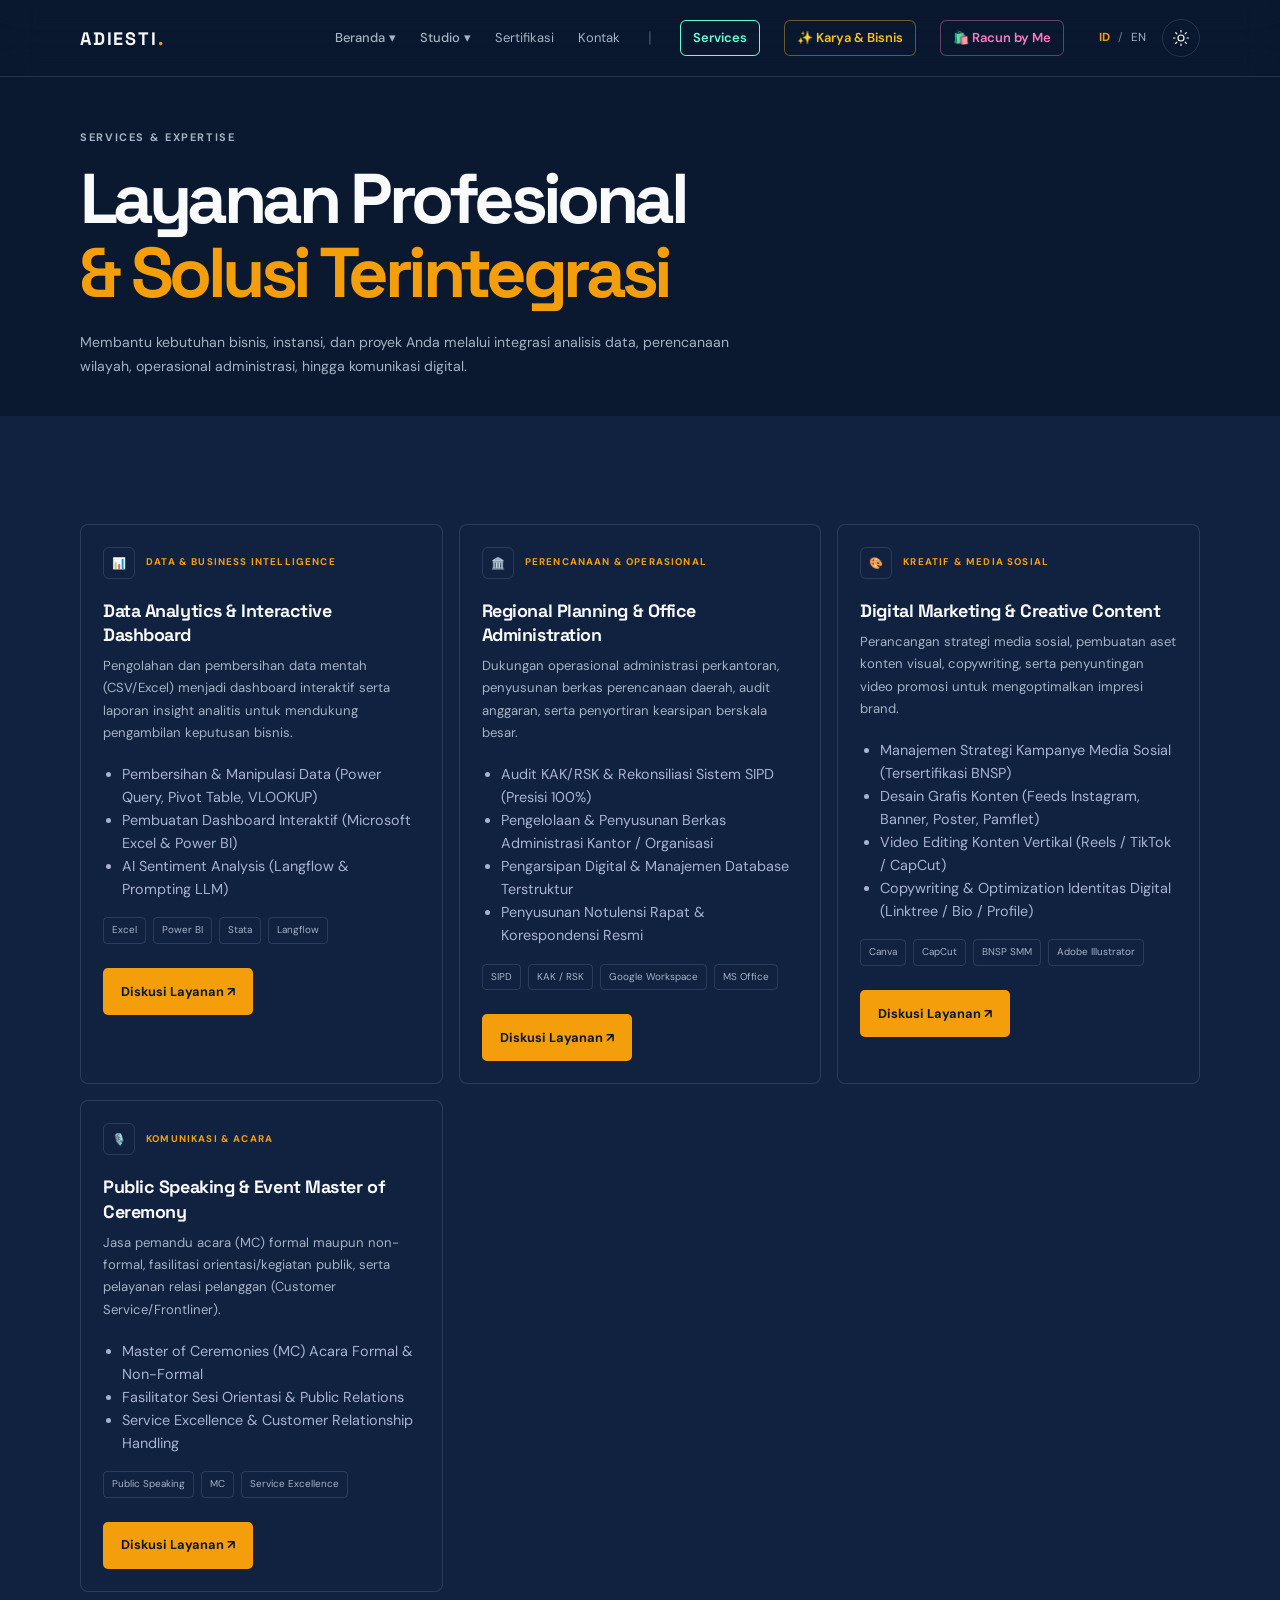
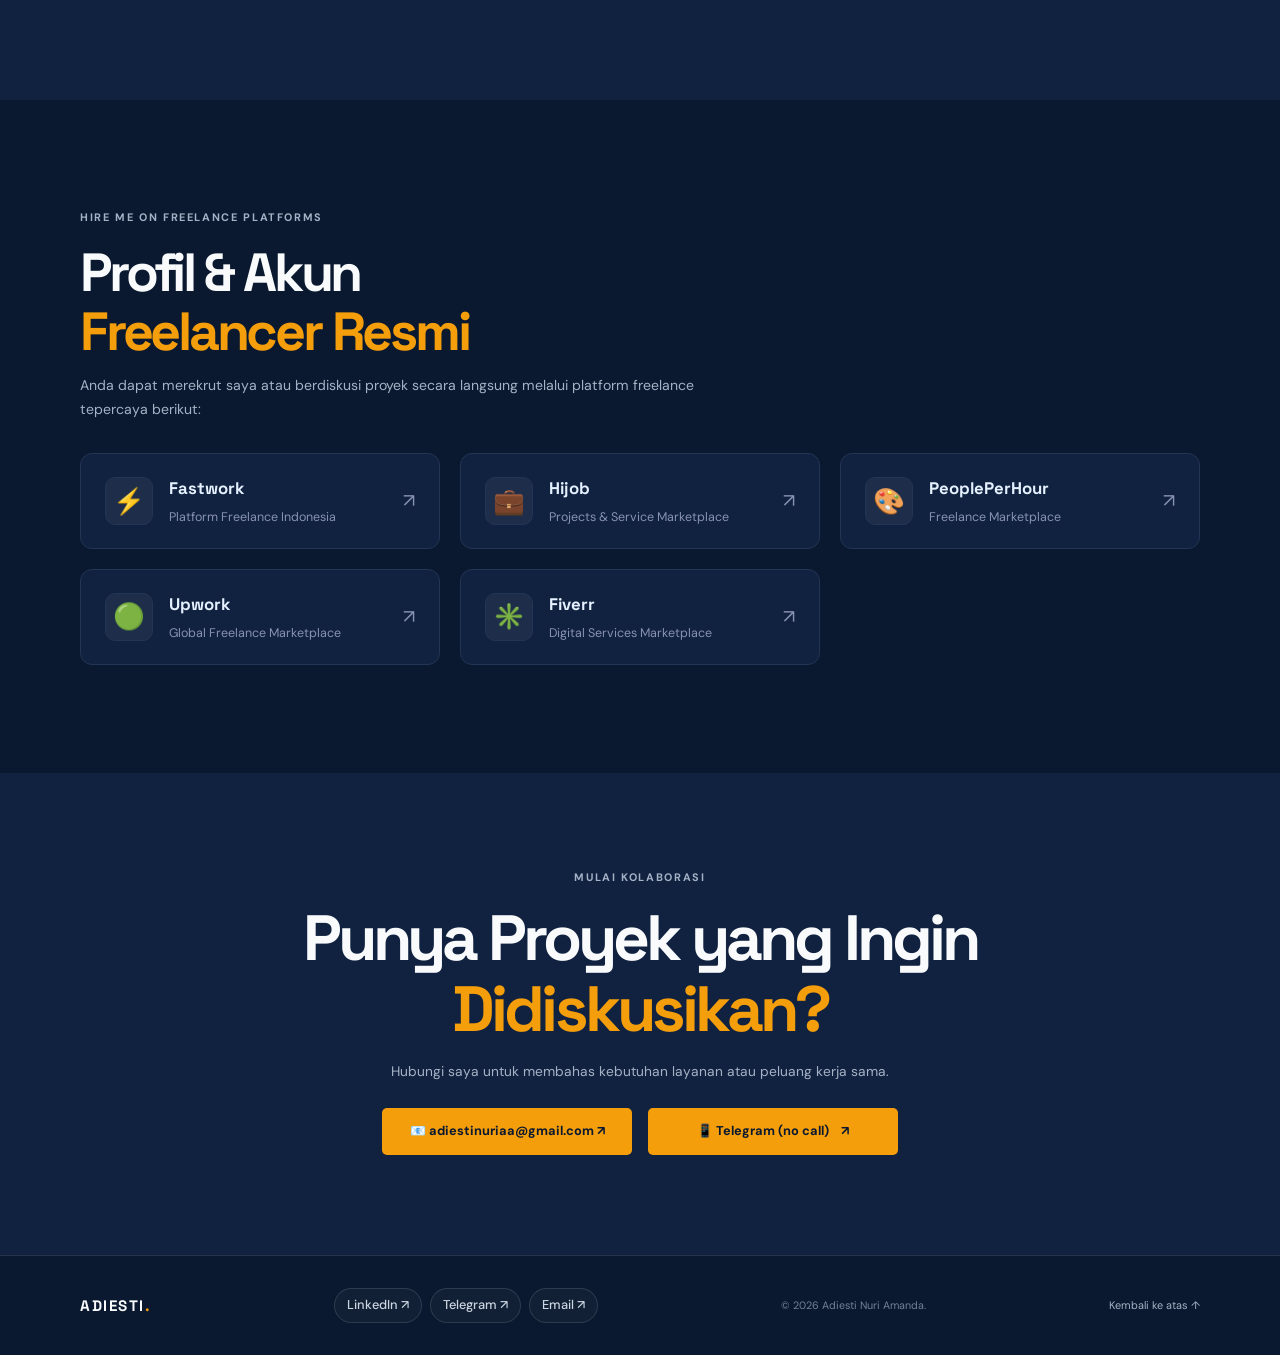
==== commit 9fb72a06: "Update portofolio website" ====
--- a/services.html
+++ b/services.html
@@ -1,297 +1,312 @@
-<!DOCTYPE html>
-<html lang="id" class="dark">
-  <head>
-    <meta charset="UTF-8" />
-    <meta name="viewport" content="width=device-width, initial-scale=1" />
-    <meta name="description" content="Layanan Profesional Adiesti Nuri Amanda — Data, Perencanaan, Digital, dan Komunikasi." />
-    <meta name="theme-color" content="#0A192F" />
-    <title>Services — Adiesti Nuri Amanda</title>
-    <link rel="preconnect" href="https://fonts.googleapis.com" />
-    <link rel="preconnect" href="https://fonts.gstatic.com" crossorigin />
-    <link href="https://fonts.googleapis.com/css2?family=DM+Sans:wght@400;500;600;700&family=Space+Grotesk:wght@400;500;600;700&display=swap" rel="stylesheet" />
-    <link rel="stylesheet" href="styles.css" />
-    <script src="script.js" defer></script>
-  </head>
-  <body>
-    <a class="skip-link" href="#main" data-i18n="skip">Lewati ke konten utama</a>
-    <header class="site-header">
-      <nav class="nav container" aria-label="Navigasi utama">
-        <a class="brand" href="index.html#home" aria-label="Adiesti, beranda">ADIESTI<span>.</span></a>
-        <button class="menu-toggle icon-button" type="button" aria-expanded="false" aria-controls="nav-links">
-          <span class="sr-only" data-i18n="openNav">Buka navigasi</span>
-          <svg viewBox="0 0 24 24" aria-hidden="true"><path d="M4 7h16M4 12h16M4 17h16" /></svg>
-        </button>
-
-        <!-- NAVIGASI UTAMA DENGAN LINK LANGSUNG KE SECTION INDEX.HTML -->
-        <div class="nav-links" id="nav-links">
-          <!-- BERANDA -->
-          <div class="nav-dropdown">
-            <a class="nav-direct" href="index.html#home" data-i18n="navHome" style="padding: 12px 0; font-weight: 500;">Beranda</a>
-            <button class="nav-dropdown-trigger" type="button" aria-expanded="false" aria-controls="home-menu" aria-label="Menu Beranda">
-              <span class="chevron" aria-hidden="true">▾</span>
-            </button>
-            <div class="dropdown-menu" id="home-menu">
-              <a href="index.html#about" data-i18n="navAbout">Tentang Saya</a>
-              <a href="index.html#education" data-i18n="navEducation">Pendidikan</a>
-              <div class="nested-dropdown">
-                <button class="nested-trigger" type="button" aria-expanded="false" aria-controls="experience-menu">
-                  <span data-i18n="navExperience">Pengalaman</span><span class="side-chevron" aria-hidden="true">▹</span>
-                </button>
-                <div class="nested-menu" id="experience-menu">
-                  <a href="index.html#work-exp" data-i18n="navWork">Pengalaman Kerja</a>
-                  <a href="index.html#org-exp" data-i18n="navOrg">Pengalaman Organisasi</a>
-                </div>
-              </div>
-            </div>
-          </div>
-
-          <!-- STUDIO KARYA -->
-          <div class="nav-dropdown">
-            <a class="nav-direct" href="index.html#studio-proyek" data-i18n="navStudio" style="padding: 12px 0; font-weight: 500;">Studio</a>
-            <button class="nav-dropdown-trigger" type="button" aria-expanded="false" aria-controls="studio-menu" aria-label="Menu Studio">
-              <span class="chevron" aria-hidden="true">▾</span>
-            </button>
-            <div class="dropdown-menu" id="studio-menu">
-              <a href="index.html#studio-proyek" data-i18n="navTechnical">Proyek Technical</a>
-              <a href="index.html#studio-desain" data-i18n="navCreative">Desain &amp; Content</a>
-            </div>
-          </div>
-
-          <!-- SERTIFIKASI -->
-          <a class="nav-direct" href="index.html#certifications" data-i18n="navCertifications">Sertifikasi</a>
-
-          <!-- KONTAK -->
-          <a class="nav-direct" href="index.html#contact" data-i18n="navContact">Kontak</a>
-
-          <!-- PEMISAH & TOMBOL SERVICES TERPISAH -->
-          <span class="nav-divider" aria-hidden="true" style="opacity: 0.25; margin: 0 0.25rem;">|</span>
-          <a class="nav-direct nav-services-btn" href="services.html" data-i18n="navServices" style="color: #64ffda; border: 1px solid #64ffda; padding: 0.35rem 0.85rem; border-radius: 6px; font-weight: 600;">Services</a>
-        </div>
-
-        <!-- KONTROL BAHASA & TEMA -->
-        <div class="nav-controls">
-          <div class="language-switch" role="group" aria-label="Pilih bahasa">
-            <button class="language-button is-active" type="button" data-language="id" aria-pressed="true">ID</button>
-            <span aria-hidden="true">/</span>
-            <button class="language-button" type="button" data-language="en" aria-pressed="false">EN</button>
-          </div>
-          <button class="theme-toggle icon-button" type="button" aria-label="Ganti ke mode terang" title="Ganti tema">
-            <svg class="sun-icon" viewBox="0 0 24 24" aria-hidden="true"><circle cx="12" cy="12" r="4" /><path d="M12 2v2m0 16v2M4.93 4.93l1.42 1.42m11.3 11.3 1.42 1.42M2 12h2m16 0h2M4.93 19.07l1.42-1.42m11.3-11.3 1.42-1.42" /></svg>
-            <svg class="moon-icon" viewBox="0 0 24 24" aria-hidden="true"><path d="M20.5 15.5A8.5 8.5 0 0 1 8.5 3.5 8.5 8.5 0 1 0 20.5 15.5Z" /></svg>
-          </button>
-        </div>
-      </nav>
-    </header>
-
-    <main id="main">
-      <!-- HERO SERVICES -->
-      <section class="section container" style="padding-top: 8rem; padding-bottom: 2rem;">
-        <div class="section-heading">
-          <p class="eyebrow" data-i18n="svcEyebrow">SERVICES &amp; EXPERTISE</p>
-          <h1 data-i18n="svcHeroTitle">Layanan Profesional <br /><span class="accent">&amp; Solusi Terintegrasi</span></h1>
-          <p class="section-intro" data-i18n="svcHeroIntro" style="margin-top: 1rem; max-width: 650px;">
-            Membantu kebutuhan bisnis, instansi, dan proyek Anda melalui integrasi analisis data, perencanaan wilayah, operasional administrasi, hingga komunikasi digital.
-          </p>
-        </div>
-      </section>
-
-      <!-- DAFTAR LAYANAN -->
-      <section class="section alternate">
-        <div class="container">
-          <div class="experience-grid">
-
-            <!-- SERVICE 1 -->
-            <article class="experience-card reveal">
-              <div class="experience-head">
-                <span class="experience-icon">📊</span>
-                <span class="card-kicker" data-i18n="svc1Kicker">DATA &amp; BUSINESS INTELLIGENCE</span>
-              </div>
-              <h3 data-i18n="svc1Title">Data Analytics &amp; Interactive Dashboard</h3>
-              <p class="muted" data-i18n="svc1Desc">
-                Pengolahan dan pembersihan data mentah (CSV/Excel) menjadi dashboard interaktif serta laporan insight analitis untuk mendukung pengambilan keputusan bisnis.
-              </p>
-              <ul style="margin: 1rem 0; padding-left: 1.2rem; font-size: 0.9rem; color: #a8b2d1; line-height: 1.6;">
-                <li data-i18n="svc1Item1">Pembersihan &amp; Manipulasi Data (Power Query, Pivot Table, VLOOKUP)</li>
-                <li data-i18n="svc1Item2">Pembuatan Dashboard Interaktif (Microsoft Excel &amp; Power BI)</li>
-                <li data-i18n="svc1Item3">AI Sentiment Analysis (Langflow &amp; Prompting LLM)</li>
-                <li data-i18n="svc1Item4">Pengolahan Data Ekonometrika &amp; Survei (Stata)</li>
-              </ul>
-              <div class="tag-list">
-                <span>Excel</span>
-                <span>Power BI</span>
-                <span>Stata</span>
-                <span>Langflow</span>
-              </div>
-              <div style="margin-top: 1.5rem;">
-                <a class="button button-primary" href="https://wa.link/13x4fm" target="_blank" rel="noopener noreferrer" data-i18n="svcDiscuss">Diskusi Layanan ↗</a>
-              </div>
-            </article>
-
-            <!-- SERVICE 2 -->
-            <article class="experience-card reveal">
-              <div class="experience-head">
-                <span class="experience-icon">🏛️</span>
-                <span class="card-kicker" data-i18n="svc2Kicker">PERENCANAAN &amp; OPERASIONAL</span>
-              </div>
-              <h3 data-i18n="svc2Title">Regional Planning &amp; Office Administration</h3>
-              <p class="muted" data-i18n="svc2Desc">
-                Dukungan operasional administrasi perkantoran, penyusunan berkas perencanaan daerah, audit anggaran, serta penyortiran kearsipan berskala besar.
-              </p>
-              <ul style="margin: 1rem 0; padding-left: 1.2rem; font-size: 0.9rem; color: #a8b2d1; line-height: 1.6;">
-                <li data-i18n="svc2Item1">Audit KAK/RSK &amp; Rekonsiliasi Sistem SIPD (Presisi 100%)</li>
-                <li data-i18n="svc2Item2">Pengelolaan &amp; Penyusunan Berkas Administrasi Kantor / Organisasi</li>
-                <li data-i18n="svc2Item3">Pengarsipan Digital &amp; Manajemen Database Terstruktur</li>
-                <li data-i18n="svc2Item4">Penyusunan Notulensi Rapat &amp; Korespondensi Resmi</li>
-              </ul>
-              <div class="tag-list">
-                <span>SIPD</span>
-                <span>KAK / RSK</span>
-                <span>Google Workspace</span>
-                <span>MS Office</span>
-              </div>
-              <div style="margin-top: 1.5rem;">
-                <a class="button button-primary" href="https://wa.link/13x4fm" target="_blank" rel="noopener noreferrer" data-i18n="svcDiscuss">Diskusi Layanan ↗</a>
-              </div>
-            </article>
-
-            <!-- SERVICE 3 -->
-            <article class="experience-card reveal">
-              <div class="experience-head">
-                <span class="experience-icon">🎨</span>
-                <span class="card-kicker" data-i18n="svc3Kicker">KREATIF &amp; MEDIA SOSIAL</span>
-              </div>
-              <h3 data-i18n="svc3Title">Digital Marketing &amp; Creative Content</h3>
-              <p class="muted" data-i18n="svc3Desc">
-                Perancangan strategi media sosial, pembuatan aset konten visual, copywriting, serta penyuntingan video promosi untuk mengoptimalkan impresi brand.
-              </p>
-              <ul style="margin: 1rem 0; padding-left: 1.2rem; font-size: 0.9rem; color: #a8b2d1; line-height: 1.6;">
-                <li data-i18n="svc3Item1">Manajemen Strategi Kampanye Media Sosial (Tersertifikasi BNSP)</li>
-                <li data-i18n="svc3Item2">Desain Grafis Konten (Feeds Instagram, Banner, Poster, Pamflet)</li>
-                <li data-i18n="svc3Item3">Video Editing Konten Vertikal (Reels / TikTok / CapCut)</li>
-                <li data-i18n="svc3Item4">Copywriting &amp; Optimization Identitas Digital (Linktree / Bio / Profile)</li>
-              </ul>
-              <div class="tag-list">
-                <span>Canva</span>
-                <span>CapCut</span>
-                <span>BNSP SMM</span>
-                <span>Adobe Illustrator</span>
-              </div>
-              <div style="margin-top: 1.5rem;">
-                <a class="button button-primary" href="https://wa.link/13x4fm" target="_blank" rel="noopener noreferrer" data-i18n="svcDiscuss">Diskusi Layanan ↗</a>
-              </div>
-            </article>
-
-            <!-- SERVICE 4 -->
-            <article class="experience-card reveal">
-              <div class="experience-head">
-                <span class="experience-icon">🎙️</span>
-                <span class="card-kicker" data-i18n="svc4Kicker">KOMUNIKASI &amp; ACARA</span>
-              </div>
-              <h3 data-i18n="svc4Title">Public Speaking &amp; Event Master of Ceremony</h3>
-              <p class="muted" data-i18n="svc4Desc">
-                Jasa pemandu acara (MC) formal maupun non-formal, fasilitasi orientasi/kegiatan publik, serta pelayanan relasi pelanggan (Customer Service/Frontliner).
-              </p>
-              <ul style="margin: 1rem 0; padding-left: 1.2rem; font-size: 0.9rem; color: #a8b2d1; line-height: 1.6;">
-                <li data-i18n="svc4Item1">Master of Ceremonies (MC) Acara Formal &amp; Non-Formal</li>
-                <li data-i18n="svc4Item2">Fasilitator Sesi Orientasi &amp; Public Relations</li>
-                <li data-i18n="svc4Item3">Service Excellence &amp; Customer Relationship Handling</li>
-              </ul>
-              <div class="tag-list">
-                <span>Public Speaking</span>
-                <span>MC</span>
-                <span>Service Excellence</span>
-              </div>
-              <div style="margin-top: 1.5rem;">
-                <a class="button button-primary" href="https://wa.link/13x4fm" target="_blank" rel="noopener noreferrer" data-i18n="svcDiscuss">Diskusi Layanan ↗</a>
-              </div>
-            </article>
-
-          </div>
-        </div>
-      </section>
-
-      <!-- SECTION AKUN FREELANCER -->
-      <section class="section container" id="freelance-platforms">
-        <div class="section-heading">
-          <p class="eyebrow" data-i18n="freelanceEyebrow">HIRE ME ON FREELANCE PLATFORMS</p>
-          <h2 data-i18n="freelanceTitle">Profil &amp; Akun <br /><span class="accent">Freelancer Resmi</span></h2>
-          <p class="section-intro" data-i18n="freelanceIntro" style="margin-top: 0.75rem; max-width: 650px;">
-            Anda dapat merekrut saya atau berdiskusi proyek secara langsung melalui platform freelance tepercaya berikut:
-          </p>
-        </div>
-
-        <div class="freelance-grid">
-          <a href="https://fastwork.id/byob/ENUo8ff8H9?openExternalBrowser=1&source=byob" target="_blank" rel="noopener noreferrer" class="freelance-card">
-            <div class="freelance-icon">⚡</div>
-            <div class="freelance-info">
-              <h3>Fastwork</h3>
-              <p data-i18n="fwDesc">Platform Freelance Indonesia</p>
-            </div>
-            <span class="freelance-arrow">↗</span>
-          </a>
-
-          <a href="https://hijob.work/en/cv/adiesti-amanda-MTgzNTktNDVmOTZhN2M" target="_blank" rel="noopener noreferrer" class="freelance-card">
-            <div class="freelance-icon">💼</div>
-            <div class="freelance-info">
-              <h3>Hijob</h3>
-              <p>Projects &amp; Service Marketplace</p>
-            </div>
-            <span class="freelance-arrow">↗</span>
-          </a>
-
-          <a href="https://www.peopleperhour.com/freelancer/adiesti-nuri_amanda-zxyaxnnv" target="_blank" rel="noopener noreferrer" class="freelance-card">
-            <div class="freelance-icon">🎨</div>
-            <div class="freelance-info">
-              <h3>PeoplePerHour</h3>
-              <p>Freelance Marketplace</p>
-            </div>
-            <span class="freelance-arrow">↗</span>
-          </a>
-
-          <a href="https://www.upwork.com/freelancers/~01eef4f761a40cd39e?mp_source=share" target="_blank" rel="noopener noreferrer" class="freelance-card">
-            <div class="freelance-icon">🟢</div>
-            <div class="freelance-info">
-              <h3>Upwork</h3>
-              <p>Global Freelance Marketplace</p>
-            </div>
-            <span class="freelance-arrow">↗</span>
-          </a>
-
-          <a href="https://www.fiverr.com/adiestnra/buying?source=avatar_menu_profile" target="_blank" rel="noopener noreferrer" class="freelance-card">
-            <div class="freelance-icon">✳️</div>
-            <div class="freelance-info">
-              <h3>Fiverr</h3>
-              <p>Digital Services Marketplace</p>
-            </div>
-            <span class="freelance-arrow">↗</span>
-          </a>
-        </div>
-      </section>
-
-      <!-- SECTION CTA KONTAK -->
-      <section class="contact-section">
-        <div class="container contact-inner reveal">
-          <p class="eyebrow" data-i18n="svcCtaEyebrow">MULAI KOLABORASI</p>
-          <h2 data-i18n="svcCtaTitle">Punya Proyek yang Ingin <br /><span class="accent">Didiskusikan?</span></h2>
-          <p class="contact-description" data-i18n="svcCtaDesc">Hubungi saya untuk membahas kebutuhan layanan atau peluang kerja sama.</p>
-          <div class="contact-actions" style="display: flex; gap: 1rem; justify-content: center; flex-wrap: wrap; margin-top: 1.5rem;">
-            <a class="button button-primary contact-cta" href="mailto:adiestinuriaa@gmail.com">
-              📧 adiestinuriaa@gmail.com ↗
-            </a>
-            <a class="button button-primary contact-cta" href="https://wa.link/13x4fm" target="_blank" rel="noopener noreferrer">
-              📱 WhatsApp (no call) ↗
-            </a>
-          </div>
-        </div>
-      </section>
-    </main>
-
-    <footer class="site-footer">
-      <div class="container footer-inner">
-        <a class="brand" href="index.html#home">ADIESTI<span>.</span></a>
-        <p>© Adiesti Nuri Amanda.</p>
-        <a class="back-top" href="#main" data-i18n="backTop">Kembali ke atas ↑</a>
-      </div>
-    </footer>
-  </body>
+<!DOCTYPE html>
+<html lang="id" class="dark">
+  <head>
+    <meta charset="UTF-8" />
+    <meta name="viewport" content="width=device-width, initial-scale=1" />
+    <meta name="description" content="Layanan Profesional Adiesti Nuri Amanda — Data, Perencanaan, Digital, dan Komunikasi." />
+    <meta name="theme-color" content="#0A192F" />
+    <title>Services — Adiesti Nuri Amanda</title>
+    <link rel="preconnect" href="https://fonts.googleapis.com" />
+    <link rel="preconnect" href="https://fonts.gstatic.com" crossorigin />
+    <link href="https://fonts.googleapis.com/css2?family=DM+Sans:wght@400;500;600;700&family=Space+Grotesk:wght@400;500;600;700&display=swap" rel="stylesheet" />
+    <link rel="stylesheet" href="styles.css" />
+    <script src="script.js" defer></script>
+  </head>
+  <body>
+
+    <a class="skip-link" href="#main" data-i18n="skip">Lewati ke konten utama</a>
+    <header class="site-header">
+      <nav class="nav container" aria-label="Navigasi utama">
+        <a class="brand" href="index.html#home" aria-label="Adiesti, beranda">ADIESTI<span>.</span></a>
+        <button class="menu-toggle icon-button" type="button" aria-expanded="false" aria-controls="nav-links">
+          <span class="sr-only" data-i18n="openNav">Buka navigasi</span>
+          <svg viewBox="0 0 24 24" aria-hidden="true"><path d="M4 7h16M4 12h16M4 17h16" /></svg>
+        </button>
+
+        <div class="nav-links" id="nav-links">
+          <div class="nav-dropdown">
+            <a class="nav-direct" href="index.html#home" data-i18n="navHome" style="padding: 12px 0; font-weight: 500;">Beranda</a>
+            <button class="nav-dropdown-trigger" type="button" aria-expanded="false" aria-controls="home-menu" aria-label="Menu Beranda">
+              <span class="chevron" aria-hidden="true">▾</span>
+            </button>
+            <div class="dropdown-menu" id="home-menu">
+              <a href="index.html#about" data-i18n="navAbout">Tentang Saya</a>
+              <a href="index.html#education" data-i18n="navEducation">Pendidikan</a>
+              <div class="nested-dropdown">
+                <button class="nested-trigger" type="button" aria-expanded="false" aria-controls="experience-menu">
+                  <span data-i18n="navExperience">Pengalaman</span><span class="side-chevron" aria-hidden="true">▹</span>
+                </button>
+                <div class="nested-menu" id="experience-menu">
+                  <a href="index.html#work-exp" data-i18n="navWork">Pengalaman Kerja</a>
+                  <a href="index.html#org-exp" data-i18n="navOrg">Pengalaman Organisasi</a>
+                </div>
+              </div>
+            </div>
+          </div>
+
+          <div class="nav-dropdown">
+            <a class="nav-direct" href="index.html#studio-proyek" data-i18n="navStudio" style="padding: 12px 0; font-weight: 500;">Studio</a>
+            <button class="nav-dropdown-trigger" type="button" aria-expanded="false" aria-controls="studio-menu" aria-label="Menu Studio">
+              <span class="chevron" aria-hidden="true">▾</span>
+            </button>
+            <div class="dropdown-menu" id="studio-menu">
+              <a href="index.html#studio-proyek" data-i18n="navTechnical">Proyek Technical</a>
+              <a href="index.html#studio-desain" data-i18n="navCreative">Desain &amp; Content</a>
+            </div>
+          </div>
+
+          <a class="nav-direct" href="index.html#certifications" data-i18n="navCertifications">Sertifikasi</a>
+          <a class="nav-direct" href="index.html#contact" data-i18n="navContact">Kontak</a>
+
+          <span class="nav-divider" aria-hidden="true" style="opacity: 0.25; margin: 0 0.25rem;">|</span>
+          <a class="nav-direct nav-services-btn" href="services.html" data-i18n="navServices" style="color: #64ffda; border: 1px solid #64ffda; padding: 0.35rem 0.75rem; border-radius: 6px; font-weight: 600;">Services</a>
+          <button class="nav-direct" type="button" onclick="document.getElementById('ventures-modal').showModal()" data-i18n="navVentures" style="color: #fbbf24; border: 1px solid rgba(251, 191, 36, 0.4); padding: 0.35rem 0.75rem; border-radius: 6px; font-weight: 600; background: transparent;">✨ Karya &amp; Bisnis</button>
+          <button class="nav-direct" type="button" onclick="document.getElementById('racun-modal').showModal()" data-i18n="navRacun" style="color: #ff79c6; border: 1px solid rgba(255, 121, 198, 0.4); padding: 0.35rem 0.75rem; border-radius: 6px; font-weight: 600; background: transparent;">🛍️ Racun by Me</button>
+        </div>
+
+        <div class="nav-controls">
+          <div class="language-switch" role="group" aria-label="Pilih bahasa">
+            <button class="language-button is-active" type="button" data-language="id" aria-pressed="true">ID</button>
+            <span aria-hidden="true">/</span>
+            <button class="language-button" type="button" data-language="en" aria-pressed="false">EN</button>
+          </div>
+          <button class="theme-toggle icon-button" type="button" aria-label="Ganti ke mode terang" title="Ganti tema">
+            <svg class="sun-icon" viewBox="0 0 24 24" aria-hidden="true"><circle cx="12" cy="12" r="4" /><path d="M12 2v2m0 16v2M4.93 4.93l1.42 1.42m11.3 11.3 1.42 1.42M2 12h2m16 0h2M4.93 19.07l1.42-1.42m11.3-11.3 1.42-1.42" /></svg>
+            <svg class="moon-icon" viewBox="0 0 24 24" aria-hidden="true"><path d="M20.5 15.5A8.5 8.5 0 0 1 8.5 3.5 8.5 8.5 0 1 0 20.5 15.5Z" /></svg>
+          </button>
+        </div>
+      </nav>
+    </header>
+
+    <main id="main">
+      <section class="section container" style="padding-top: 8rem; padding-bottom: 2rem;">
+        <div class="section-heading">
+          <p class="eyebrow" data-i18n="svcEyebrow">SERVICES &amp; EXPERTISE</p>
+          <h1 data-i18n="svcHeroTitle">Layanan Profesional <br /><span class="accent">&amp; Solusi Terintegrasi</span></h1>
+          <p class="section-intro" data-i18n="svcHeroIntro" style="margin-top: 1rem; max-width: 650px;">
+            Membantu kebutuhan bisnis, instansi, dan proyek Anda melalui integrasi analisis data, perencanaan wilayah, operasional administrasi, hingga komunikasi digital.
+          </p>
+        </div>
+      </section>
+
+      <section class="section alternate">
+        <div class="container">
+          <div class="experience-grid">
+            <article class="experience-card reveal">
+              <div class="experience-head">
+                <span class="experience-icon">📊</span>
+                <span class="card-kicker" data-i18n="svc1Kicker">DATA &amp; BUSINESS INTELLIGENCE</span>
+              </div>
+              <h3 data-i18n="svc1Title">Data Analytics &amp; Interactive Dashboard</h3>
+              <p class="muted" data-i18n="svc1Desc">
+                Pengolahan dan pembersihan data mentah (CSV/Excel) menjadi dashboard interaktif serta laporan insight analitis untuk mendukung pengambilan keputusan bisnis.
+              </p>
+              <ul style="margin: 1rem 0; padding-left: 1.2rem; font-size: 0.9rem; color: #a8b2d1; line-height: 1.6;">
+                <li data-i18n="svc1Item1">Pembersihan &amp; Manipulasi Data (Power Query, Pivot Table, VLOOKUP)</li>
+                <li data-i18n="svc1Item2">Pembuatan Dashboard Interaktif (Microsoft Excel &amp; Power BI)</li>
+                <li data-i18n="svc1Item3">AI Sentiment Analysis (Langflow &amp; Prompting LLM)</li>
+              </ul>
+              <div class="tag-list">
+                <span>Excel</span>
+                <span>Power BI</span>
+                <span>Stata</span>
+                <span>Langflow</span>
+              </div>
+              <div style="margin-top: 1.5rem;">
+                <a class="button button-primary" href="https://t.me/diessnaa" target="_blank" rel="noopener noreferrer" data-i18n="svcDiscuss">Diskusi Layanan ↗</a>
+              </div>
+            </article>
+
+            <article class="experience-card reveal">
+              <div class="experience-head">
+                <span class="experience-icon">🏛️</span>
+                <span class="card-kicker" data-i18n="svc2Kicker">PERENCANAAN &amp; OPERASIONAL</span>
+              </div>
+              <h3 data-i18n="svc2Title">Regional Planning &amp; Office Administration</h3>
+              <p class="muted" data-i18n="svc2Desc">
+                Dukungan operasional administrasi perkantoran, penyusunan berkas perencanaan daerah, audit anggaran, serta penyortiran kearsipan berskala besar.
+              </p>
+              <ul style="margin: 1rem 0; padding-left: 1.2rem; font-size: 0.9rem; color: #a8b2d1; line-height: 1.6;">
+                <li data-i18n="svc2Item1">Audit KAK/RSK &amp; Rekonsiliasi Sistem SIPD (Presisi 100%)</li>
+                <li data-i18n="svc2Item2">Pengelolaan &amp; Penyusunan Berkas Administrasi Kantor / Organisasi</li>
+                <li data-i18n="svc2Item3">Pengarsipan Digital &amp; Manajemen Database Terstruktur</li>
+                <li data-i18n="svc2Item4">Penyusunan Notulensi Rapat &amp; Korespondensi Resmi</li>
+              </ul>
+              <div class="tag-list">
+                <span>SIPD</span>
+                <span>KAK / RSK</span>
+                <span>Google Workspace</span>
+                <span>MS Office</span>
+              </div>
+              <div style="margin-top: 1.5rem;">
+                <a class="button button-primary" href="https://t.me/diessnaa" target="_blank" rel="noopener noreferrer" data-i18n="svcDiscuss">Diskusi Layanan ↗</a>
+              </div>
+            </article>
+
+            <article class="experience-card reveal">
+              <div class="experience-head">
+                <span class="experience-icon">🎨</span>
+                <span class="card-kicker" data-i18n="svc3Kicker">KREATIF &amp; MEDIA SOSIAL</span>
+              </div>
+              <h3 data-i18n="svc3Title">Digital Marketing &amp; Creative Content</h3>
+              <p class="muted" data-i18n="svc3Desc">
+                Perancangan strategi media sosial, pembuatan aset konten visual, copywriting, serta penyuntingan video promosi untuk mengoptimalkan impresi brand.
+              </p>
+              <ul style="margin: 1rem 0; padding-left: 1.2rem; font-size: 0.9rem; color: #a8b2d1; line-height: 1.6;">
+                <li data-i18n="svc3Item1">Manajemen Strategi Kampanye Media Sosial (Tersertifikasi BNSP)</li>
+                <li data-i18n="svc3Item2">Desain Grafis Konten (Feeds Instagram, Banner, Poster, Pamflet)</li>
+                <li data-i18n="svc3Item3">Video Editing Konten Vertikal (Reels / TikTok / CapCut)</li>
+                <li data-i18n="svc3Item4">Copywriting &amp; Optimization Identitas Digital (Linktree / Bio / Profile)</li>
+              </ul>
+              <div class="tag-list">
+                <span>Canva</span>
+                <span>CapCut</span>
+                <span>BNSP SMM</span>
+                <span>Adobe Illustrator</span>
+              </div>
+              <div style="margin-top: 1.5rem;">
+                <a class="button button-primary" href="https://t.me/diessnaa" target="_blank" rel="noopener noreferrer" data-i18n="svcDiscuss">Diskusi Layanan ↗</a>
+              </div>
+            </article>
+
+            <article class="experience-card reveal">
+              <div class="experience-head">
+                <span class="experience-icon">🎙️</span>
+                <span class="card-kicker" data-i18n="svc4Kicker">KOMUNIKASI &amp; ACARA</span>
+              </div>
+              <h3 data-i18n="svc4Title">Public Speaking &amp; Event Master of Ceremony</h3>
+              <p class="muted" data-i18n="svc4Desc">
+                Jasa pemandu acara (MC) formal maupun non-formal, fasilitasi orientasi/kegiatan publik, serta pelayanan relasi pelanggan (Customer Service/Frontliner).
+              </p>
+              <ul style="margin: 1rem 0; padding-left: 1.2rem; font-size: 0.9rem; color: #a8b2d1; line-height: 1.6;">
+                <li data-i18n="svc4Item1">Master of Ceremonies (MC) Acara Formal &amp; Non-Formal</li>
+                <li data-i18n="svc4Item2">Fasilitator Sesi Orientasi &amp; Public Relations</li>
+                <li data-i18n="svc4Item3">Service Excellence &amp; Customer Relationship Handling</li>
+              </ul>
+              <div class="tag-list">
+                <span>Public Speaking</span>
+                <span>MC</span>
+                <span>Service Excellence</span>
+              </div>
+              <div style="margin-top: 1.5rem;">
+                <a class="button button-primary" href="https://t.me/diessnaa" target="_blank" rel="noopener noreferrer" data-i18n="svcDiscuss">Diskusi Layanan ↗</a>
+              </div>
+            </article>
+          </div>
+        </div>
+      </section>
+
+      <section class="section container" id="freelance-platforms">
+        <div class="section-heading">
+          <p class="eyebrow" data-i18n="freelanceEyebrow">HIRE ME ON FREELANCE PLATFORMS</p>
+          <h2 data-i18n="freelanceTitle">Profil &amp; Akun <br /><span class="accent">Freelancer Resmi</span></h2>
+          <p class="section-intro" data-i18n="freelanceIntro" style="margin-top: 0.75rem; max-width: 650px;">
+            Anda dapat merekrut saya atau berdiskusi proyek secara langsung melalui platform freelance tepercaya berikut:
+          </p>
+        </div>
+
+        <div class="freelance-grid">
+          <a href="https://fastwork.id/byob/ENUo8ff8H9?openExternalBrowser=1&source=byob" target="_blank" rel="noopener noreferrer" class="freelance-card">
+            <div class="freelance-icon">⚡</div>
+            <div class="freelance-info">
+              <h3>Fastwork</h3>
+              <p data-i18n="fwDesc">Platform Freelance Indonesia</p>
+            </div>
+            <span class="freelance-arrow">↗</span>
+          </a>
+
+          <a href="https://hijob.work/en/cv/adiesti-amanda-MTgzNTktNDVmOTZhN2M" target="_blank" rel="noopener noreferrer" class="freelance-card">
+            <div class="freelance-icon">💼</div>
+            <div class="freelance-info">
+              <h3>Hijob</h3>
+              <p>Projects &amp; Service Marketplace</p>
+            </div>
+            <span class="freelance-arrow">↗</span>
+          </a>
+
+          <a href="https://www.peopleperhour.com/freelancer/adiesti-nuri_amanda-zxyaxnnv" target="_blank" rel="noopener noreferrer" class="freelance-card">
+            <div class="freelance-icon">🎨</div>
+            <div class="freelance-info">
+              <h3>PeoplePerHour</h3>
+              <p>Freelance Marketplace</p>
+            </div>
+            <span class="freelance-arrow">↗</span>
+          </a>
+
+          <a href="https://www.upwork.com/freelancers/~01eef4f761a40cd39e?mp_source=share" target="_blank" rel="noopener noreferrer" class="freelance-card">
+            <div class="freelance-icon">🟢</div>
+            <div class="freelance-info">
+              <h3>Upwork</h3>
+              <p>Global Freelance Marketplace</p>
+            </div>
+            <span class="freelance-arrow">↗</span>
+          </a>
+
+          <a href="https://www.fiverr.com/adiestnra/" target="_blank" rel="noopener noreferrer" class="freelance-card">
+            <div class="freelance-icon">✳️</div>
+            <div class="freelance-info">
+              <h3>Fiverr</h3>
+              <p>Digital Services Marketplace</p>
+            </div>
+            <span class="freelance-arrow">↗</span>
+          </a>
+        </div>
+      </section>
+
+      <section class="contact-section">
+        <div class="container contact-inner reveal">
+          <p class="eyebrow" data-i18n="svcCtaEyebrow">MULAI KOLABORASI</p>
+          <h2 data-i18n="svcCtaTitle">Punya Proyek yang Ingin <br /><span class="accent">Didiskusikan?</span></h2>
+          <p class="contact-description" data-i18n="svcCtaDesc">Hubungi saya untuk membahas kebutuhan layanan atau peluang kerja sama.</p>
+          <div class="contact-actions" style="display: flex; gap: 1rem; justify-content: center; flex-wrap: wrap; margin-top: 1.5rem;">
+            <a class="button button-primary contact-cta" href="mailto:adiestinuriaa@gmail.com">
+              📧 adiestinuriaa@gmail.com ↗
+            </a>
+            <a class="button button-primary contact-cta" href="https://t.me/diessnaa" target="_blank" rel="noopener noreferrer">
+              📱 Telegram (no call)<span aria-hidden="true">↗</span> 
+            </a>
+          </div>
+        </div>
+      </section>
+    </main>
+
+    <footer class="site-footer">
+      <div class="container footer-inner">
+        <a class="brand" href="index.html#home">ADIESTI<span>.</span></a>
+        <div class="footer-socials"></div>
+        <p>© <span id="current-year"></span> Adiesti Nuri Amanda.</p>
+        <a class="back-top" href="#main" data-i18n="backTop">Kembali ke atas ↑</a>
+      </div>
+    </footer>
+
+    <dialog id="ventures-modal" class="document-dialog">
+      <div class="dialog-panel document-panel" style="max-width: 850px; padding: 1.75rem; background: #0a192f; border: 1px solid rgba(255, 255, 255, 0.15); border-radius: 16px;">
+        <div style="display: flex; justify-content: space-between; align-items: center; padding-bottom: 0.75rem; border-bottom: 1px solid rgba(255, 255, 255, 0.1);">
+          <div>
+            <p class="eyebrow" style="color: #fbbf24; margin: 0; font-size: 0.75rem;">INISIATIF &amp; KARYA PRIBADI</p>
+            <h2 style="margin: 0; font-size: 1.3rem; color: #fff;">✨ Founder, Novel &amp; Blog</h2>
+          </div>
+          <button class="dialog-close icon-button" type="button" onclick="document.getElementById('ventures-modal').close()" aria-label="Tutup" style="background: rgba(255, 255, 255, 0.1); border: 1px solid rgba(255, 255, 255, 0.2); color: #ffffff; width: 34px; height: 34px; border-radius: 50%; cursor: pointer;">✕</button>
+        </div>
+        <div id="ventures-render-container" class="experience-grid" style="margin-top: 1.25rem; grid-template-columns: repeat(auto-fit, minmax(240px, 1fr)); gap: 1rem; max-height: 65vh; overflow-y: auto; padding-right: 0.25rem;"></div>
+      </div>
+    </dialog>
+
+    <dialog id="racun-modal" class="document-dialog">
+      <div class="dialog-panel document-panel" style="max-width: 900px; padding: 1.75rem; background: #0a192f; border: 1px solid rgba(255, 255, 255, 0.15); border-radius: 16px;">
+        <div style="display: flex; justify-content: space-between; align-items: center; padding-bottom: 0.75rem; border-bottom: 1px solid rgba(255, 255, 255, 0.1);">
+          <div>
+            <p class="eyebrow" style="color: #ff79c6; margin: 0; font-size: 0.75rem;">PERSONAL RECOMMENDATIONS · NON-ENDORSE</p>
+            <h2 style="margin: 0; font-size: 1.3rem; color: #fff;">🛍️ Racun by Me</h2>
+          </div>
+          <button class="dialog-close icon-button" type="button" onclick="document.getElementById('racun-modal').close()" aria-label="Tutup" style="background: rgba(255, 255, 255, 0.1); border: 1px solid rgba(255, 255, 255, 0.2); color: #ffffff; width: 34px; height: 34px; border-radius: 50%; cursor: pointer;">✕</button>
+        </div>
+        <p style="font-size: 0.85rem; color: #a8b2d1; margin-top: 0.75rem;">
+          Semua barang di bawah ini adalah barang yang <strong>murni saya beli dan gunakan sendiri</strong> (bukan hasil endorse). Klik tombol toko favorit Anda untuk membeli melalui link affiliate resmi saya!
+        </p>
+        <div id="racun-render-container" class="racun-grid" style="margin-top: 1.25rem; max-height: 60vh; overflow-y: auto; padding-right: 0.25rem;"></div>
+      </div>
+    </dialog>
+
+  </body>
 </html>
--- a/styles.css
+++ b/styles.css
@@ -1,1198 +1,1367 @@
-/* ========================================== */
-/* 1. DISKONEKSI SELEKSI TEKS & DRAG GAMBAR   */
-/* ========================================== */
-body, .document-panel, .secure-container {
-  -webkit-user-select: none; /* Safari */
-  -moz-user-select: none;    /* Firefox */
-  -ms-user-select: none;     /* Edge/IE */
-  user-select: none;         /* Standar */
-  -webkit-user-drag: none;   /* Mencegah gambar diseret/ditarik ke desktop */
-}
-
-/* Mematikan pointer interaksi langsung pada elemen media */
-img, canvas {
-  pointer-events: none;
-}
-
-:root {
-  color-scheme: light;
-  --bg: #f8fafc;
-  --surface: #ffffff;
-  --surface-2: #eef2f7;
-  --text: #0f172a;
-  --muted: #475569;
-  --faint: #64748b;
-  --accent: #1e3a8a;
-  --accent-soft: rgba(30, 58, 138, .1);
-  --line: rgba(15, 23, 42, .13);
-  --header: rgba(248, 250, 252, .84);
-  --shadow: 0 24px 70px rgba(15, 23, 42, .13);
-  --body-font: "DM Sans", sans-serif;
-  --display-font: "Space Grotesk", sans-serif;
-}
-
-:root.dark {
-  color-scheme: dark;
-  --bg: #0a192f;
-  --surface: #112240;
-  --surface-2: #0d1d35;
-  --text: #f8fafc;
-  --muted: #a5b2c5;
-  --faint: #718198;
-  --accent: #f59e0b;
-  --accent-soft: rgba(245, 158, 11, .12);
-  --line: rgba(203, 213, 225, .14);
-  --header: rgba(10, 25, 47, .84);
-  --shadow: 0 24px 70px rgba(0, 0, 0, .25);
-}
-
-* { box-sizing: border-box; }
-html { scroll-behavior: smooth; scroll-padding-top: 92px; }
-body { margin: 0; background: var(--bg); color: var(--text); font: 400 16px/1.7 var(--body-font); transition: background .25s ease, color .25s ease; }
-button, input { font: inherit; color: inherit; }
-button, a { -webkit-tap-highlight-color: transparent; }
-a { color: inherit; text-decoration: none; }
-button { cursor: pointer; }
-svg { display: block; }
-::selection { background: var(--accent); color: var(--bg); }
-.container { width: min(1120px, calc(100% - 48px)); margin-inline: auto; }
-.section { padding-block: 108px; }
-.alternate { background: var(--surface); }
-.sr-only { position: absolute; width: 1px; height: 1px; padding: 0; margin: -1px; overflow: hidden; clip: rect(0, 0, 0, 0); white-space: nowrap; border: 0; }
-.skip-link { position: fixed; z-index: 100; top: 12px; left: 16px; padding: 9px 14px; border-radius: 5px; background: var(--accent); color: var(--bg); transform: translateY(-150%); }
-.skip-link:focus { transform: translateY(0); }
-:focus-visible { outline: 3px solid var(--accent); outline-offset: 4px; }
-h1, h2, h3, p { margin-top: 0; }
-h1, h2, h3 { font-family: var(--display-font); }
-.accent, .brand span { color: var(--accent); }
-
-.site-header { position: fixed; inset: 0 0 auto; z-index: 30; border-bottom: 1px solid var(--line); background: var(--header); backdrop-filter: blur(17px); -webkit-backdrop-filter: blur(17px); }
-.nav { height: 76px; display: flex; align-items: center; gap: 35px; }
-.brand { flex: 0 0 auto; font: 700 1.13rem var(--display-font); letter-spacing: .1em; }
-.nav-links { display: flex; align-items: center; gap: 24px; margin-left: auto; }
-.nav-direct, .nav-dropdown-trigger { border: 0; background: transparent; color: var(--muted); font-size: .81rem; transition: color .2s ease; }
-.nav-direct:hover, .nav-dropdown-trigger:hover, .nav-dropdown-trigger[aria-expanded="true"] { color: var(--accent); }
-.nav-dropdown, .nested-dropdown { position: relative; }
-.nav-dropdown-trigger { display: inline-flex; align-items: center; gap: 7px; padding: 12px 0; }
-.chevron, .side-chevron { transition: transform .2s ease; }
-.nav-dropdown-trigger[aria-expanded="true"] .chevron { transform: rotate(180deg); }
-.dropdown-menu, .nested-menu { position: absolute; z-index: 40; min-width: 220px; padding: 7px; border: 1px solid var(--line); border-radius: 8px; background: var(--surface); box-shadow: var(--shadow); opacity: 0; visibility: hidden; transform: translateY(7px); transition: opacity .18s ease, visibility .18s ease, transform .18s ease; }
-.dropdown-menu { top: calc(100% + 7px); left: -17px; }
-.nav-dropdown:hover > .dropdown-menu, .nav-dropdown:focus-within > .dropdown-menu, .nav-dropdown.is-open > .dropdown-menu { opacity: 1; visibility: visible; transform: translateY(0); }
-.dropdown-menu > a, .nested-trigger, .nested-menu > a { display: flex; width: 100%; align-items: center; justify-content: space-between; padding: 9px 11px; border: 0; border-radius: 5px; background: transparent; color: var(--text); text-align: left; font-size: .77rem; }
-.dropdown-menu > a:hover, .nested-trigger:hover, .nested-menu > a:hover { background: var(--accent-soft); color: var(--accent); }
-.nested-trigger[aria-expanded="true"] .side-chevron { transform: rotate(90deg); }
-.nested-menu { top: 0; left: calc(100% + 7px); }
-.nested-dropdown:hover > .nested-menu, .nested-dropdown:focus-within > .nested-menu, .nested-dropdown.is-open > .nested-menu { opacity: 1; visibility: visible; transform: translateY(0); }
-.nav-controls { display: flex; align-items: center; gap: 16px; }
-.language-switch { display: flex; align-items: center; gap: 8px; color: var(--faint); font-size: .73rem; }
-.language-button { padding: 5px 0; border: 0; background: transparent; color: var(--muted); font-size: .73rem; }
-.language-button.is-active { color: var(--accent); font-weight: 700; }
-.icon-button { display: grid; width: 38px; height: 38px; place-items: center; padding: 8px; border: 1px solid var(--line); border-radius: 50%; background: transparent; transition: color .2s ease, border-color .2s ease, transform .2s ease; }
-.icon-button:hover { border-color: var(--accent); color: var(--accent); transform: translateY(-2px); }
-.icon-button svg { width: 18px; height: 18px; fill: none; stroke: currentColor; stroke-width: 1.6; stroke-linecap: round; stroke-linejoin: round; }
-.moon-icon, :root:not(.dark) .sun-icon { display: none; }
-:root:not(.dark) .moon-icon { display: block; }
-.menu-toggle { display: none; }
-
-.hero { position: relative; min-height: 750px; display: grid; grid-template-columns: 1.15fr .85fr; align-items: center; gap: 40px; padding-top: 135px; padding-bottom: 108px; }
-.hero-copy { position: relative; z-index: 2; }
-.eyebrow { margin-bottom: 17px; color: var(--muted); font-size: .68rem; font-weight: 700; letter-spacing: .15em; text-transform: uppercase; }
-.status-dot { display: inline-block; width: 7px; height: 7px; margin-right: 9px; border-radius: 50%; background: var(--accent); box-shadow: 0 0 0 5px var(--accent-soft); }
-h1 { max-width: 800px; margin-bottom: 21px; font-size: clamp(2.8rem, 5.5vw, 5rem); letter-spacing: -.065em; line-height: 1.04; }
-.hero-subtitle { max-width: 580px; margin-bottom: 8px; color: var(--muted); font-size: .98rem; }
-.hero-tagline { color: var(--text); font-size: 1.02rem; font-weight: 600; }
-.hero-actions { display: flex; flex-wrap: wrap; gap: 12px; margin-top: 28px; }
-.button { min-height: 47px; display: inline-flex; align-items: center; justify-content: center; gap: 12px; padding: 11px 17px; border: 1px solid transparent; border-radius: 5px; font-size: .8rem; font-weight: 700; transition: transform .2s ease, border-color .2s ease, background .2s ease, color .2s ease; }
-.button:hover { transform: translateY(-3px); }
-.button-primary { background: var(--accent); color: var(--bg); }
-.button-primary:hover { filter: brightness(1.08); }
-.button-secondary { border-color: var(--line); background: transparent; color: var(--text); }
-.button-secondary:hover { border-color: var(--accent); color: var(--accent); }
-.hero-meta { display: flex; align-items: center; gap: 20px; margin-top: 48px; color: var(--muted); font-size: .74rem; }
-.hero-meta span:not(.meta-divider) { display: flex; flex-direction: column; }
-.hero-meta small { color: var(--faint); font-size: .57rem; letter-spacing: .13em; }
-.hero-meta strong { color: var(--text); font-weight: 500; }
-.meta-divider { width: 1px; height: 32px; background: var(--line); }
-.hero-visual { position: relative; min-height: 420px; display: grid; place-items: center; }
-.portrait-frame { position: relative; z-index: 1; width: min(300px, 70vw); aspect-ratio: 1; padding: 12px; border: 1px solid var(--accent); border-radius: 50%; background: var(--bg); box-shadow: 0 0 0 12px var(--accent-soft), var(--shadow); transform: rotate(-5deg); }
-.portrait { width: 100%; height: 100%; overflow: hidden; border-radius: 50%; background: var(--surface); transform: rotate(5deg); }
-.portrait-image { display: block; width: 100%; height: 100%; border-radius: 50%; object-fit: cover; object-position: center top; transition: transform .5s cubic-bezier(.2,.7,.2,1); }
-.portrait-frame:hover .portrait-image { transform: scale(1.05); }
-.floating-card { position: absolute; z-index: 2; right: -4px; bottom: 43px; display: flex; align-items: center; gap: 11px; padding: 12px 16px; border: 1px solid var(--line); border-radius: 8px; background: var(--surface); box-shadow: var(--shadow); transform: rotate(2deg); }
-.floating-icon { color: var(--accent); font-size: 1.5rem; }
-.floating-card strong, .floating-card small { display: block; }
-.floating-card strong { font-size: .76rem; }
-.floating-card small { color: var(--muted); font-size: .68rem; }
-.orbit { position: absolute; border: 1px solid var(--line); border-radius: 50%; }
-.orbit-one { width: 390px; height: 390px; }
-.orbit-two { width: 465px; height: 465px; border-style: dashed; opacity: .5; }
-.scroll-cue { position: absolute; bottom: 27px; left: 0; display: flex; align-items: center; gap: 9px; color: var(--faint); font-size: .59rem; letter-spacing: .15em; }
-.scroll-cue span:first-child { color: var(--accent); font-size: 1.2rem; animation: nudge 1.7s ease-in-out infinite; }
-@keyframes nudge { 50% { transform: translateY(5px); } }
-
-.about-grid { display: grid; grid-template-columns: .85fr 1.15fr; gap: 90px; }
-.section-heading h2, .contact-inner h2 { margin: 0; font-size: clamp(2.35rem, 4.2vw, 3.65rem); letter-spacing: -.06em; line-height: 1.1; }
-.about-content { max-width: 650px; }
-.about-content > p { color: var(--muted); font-size: .91rem; }
-.about-content .about-lead { color: var(--text); font: 500 1.13rem/1.65 var(--display-font); }
-.facts { display: grid; grid-template-columns: repeat(3, 1fr); gap: 13px; margin: 30px 0 25px; padding-block: 20px; border-block: 1px solid var(--line); }
-.facts strong { display: block; font: 600 1.6rem var(--display-font); }
-.facts strong span { color: var(--accent); font-size: .85rem; }
-.facts small { display: block; color: var(--muted); font-size: .66rem; line-height: 1.5; }
-.text-link { color: var(--accent); font-size: .82rem; font-weight: 700; }
-.section-topline { display: flex; align-items: end; justify-content: space-between; gap: 30px; margin-bottom: 39px; }
-.section-intro { max-width: 390px; margin-bottom: 5px; color: var(--muted); font-size: .88rem; }
-.education-grid { display: grid; grid-template-columns: 1.35fr 1fr 1fr; gap: 15px; }
-.education-card, .experience-card, .project-card, .cert-card { border: 1px solid var(--line); border-radius: 8px; background: var(--surface); }
-.education-card { position: relative; min-height: 230px; padding: 25px; }
-.timeline-dot { position: absolute; top: 29px; right: 24px; width: 9px; height: 9px; border-radius: 50%; background: var(--accent); box-shadow: 0 0 0 5px var(--accent-soft); }
-.card-kicker { margin: 0 0 8px; color: var(--accent); font-size: .61rem; font-weight: 700; letter-spacing: .12em; }
-.education-card h3, .experience-card h3, .project-card h3, .cert-card h3 { margin-bottom: 8px; font-size: 1.12rem; line-height: 1.35; letter-spacing: -.025em; }
-.muted { color: var(--muted); font-size: .82rem; }
-.education-result { display: flex; align-items: baseline; gap: 10px; margin: 19px 0 15px; }
-.education-result strong { color: var(--accent); font: 600 1.15rem var(--display-font); }
-.education-result span { color: var(--muted); font-size: .7rem; }
-.award-mark { position: absolute; right: 20px; bottom: 13px; color: var(--accent-soft); font: 700 4rem var(--display-font); }
-.tag-list { display: flex; flex-wrap: wrap; gap: 7px; }
-.tag-list span { padding: 4px 8px; border: 1px solid var(--line); border-radius: 4px; color: var(--muted); font-size: .62rem; }
-
-.experience-grid { display: grid; grid-template-columns: repeat(3, minmax(0, 1fr)); gap: 16px; }
-#org-exp .experience-grid { grid-template-columns: repeat(2, minmax(0, 1fr)); }
-.experience-card { padding: 22px; transition: transform .24s ease, border-color .24s ease, box-shadow .24s ease; }
-.experience-card:hover, .project-card:hover { border-color: var(--accent); transform: translateY(-4px); box-shadow: var(--shadow); }
-.experience-head { display: flex; align-items: center; gap: 11px; margin-bottom: 20px; }
-.experience-head .card-kicker { margin: 0; }
-.experience-icon { width: 32px; height: 32px; display: grid; place-items: center; border: 1px solid var(--line); border-radius: 6px; color: var(--accent); font: 600 .7rem var(--display-font); }
-.experience-org { margin-bottom: 11px; color: var(--accent); font-size: .77rem; font-weight: 600; }
-.experience-card > .muted { min-height: 92px; line-height: 1.7; }
-.document-actions { display: flex; flex-wrap: wrap; gap: 8px; margin-top: 19px; padding-top: 15px; border-top: 1px solid var(--line); }
-.document-button { padding: 8px 10px; border: 1px solid var(--line); border-radius: 5px; background: transparent; color: var(--muted); font-size: .68rem; transition: color .2s ease, border-color .2s ease, background .2s ease; }
-.document-button:hover { border-color: var(--accent); background: var(--accent-soft); color: var(--accent); }
-
-.studio-section { overflow: hidden; }
-.studio-category { scroll-margin-top: 100px; margin-top: 48px; }
-.category-heading { display: flex; align-items: center; justify-content: space-between; margin-bottom: 16px; }
-.category-heading h3 { margin: 0; font-size: 1.3rem; }
-.category-heading > span { color: var(--faint); font: 600 .65rem var(--display-font); letter-spacing: .1em; }
-.project-grid { display: grid; grid-template-columns: repeat(3, minmax(0, 1fr)); gap: 16px; }
-.project-card { overflow: hidden; padding: 20px; transition: transform .24s ease, border-color .24s ease, box-shadow .24s ease; }
-.project-visual { position: relative; height: 165px; display: grid; place-items: center; overflow: hidden; margin-bottom: 21px; border-radius: 5px; background: var(--surface-2); }
-.sentiment-window { position: relative; width: 72%; height: 78%; padding: 11px; border: 1px solid var(--line); border-radius: 5px; background: var(--surface); transform: rotate(-3deg); box-shadow: var(--shadow); }
-.window-dots { display: flex; gap: 4px; }
-.window-dots i { width: 5px; height: 5px; border-radius: 50%; background: var(--accent); }
-.sentiment-lines { display: grid; gap: 4px; margin-top: 12px; }
-.sentiment-lines span { width: 68%; height: 3px; border-radius: 4px; background: var(--line); }
-.sentiment-lines span:nth-child(2) { width: 49%; }
-.sentiment-lines span:nth-child(3) { width: 58%; }
-.sentiment-chart { position: absolute; right: 18%; bottom: 17px; height: 47px; display: flex; align-items: end; gap: 5px; }
-.sentiment-chart i { width: 8px; height: 55%; border-radius: 2px 2px 0 0; background: var(--accent); opacity: .75; }
-.sentiment-chart i:nth-child(2n) { height: 82%; }
-.sentiment-chart i:nth-child(3n) { height: 38%; }
-.pizza-visual { grid-template-columns: auto auto; gap: 15px; }
-.donut-chart { width: 90px; aspect-ratio: 1; display: grid; place-items: center; border-radius: 50%; background: conic-gradient(var(--accent) 0 31%, #5471a5 31% 53%, #d69d45 53% 78%, #40506a 78%); }
-.donut-chart span { width: 53%; aspect-ratio: 1; border-radius: 50%; background: var(--surface-2); }
-.chart-legend { display: grid; gap: 8px; }
-.chart-legend i { width: 40px; height: 5px; border-radius: 3px; background: var(--line); }
-.chart-legend i:first-child { background: var(--accent); }
-.planning-visual { background: linear-gradient(135deg, var(--accent-soft), transparent 60%), var(--surface-2); }
-.plan-paper { position: relative; width: 55%; height: 77%; padding: 14px; background: var(--surface); box-shadow: var(--shadow); transform: rotate(4deg); }
-.paper-label { display: block; margin-bottom: 10px; color: var(--accent); font: 700 .53rem var(--display-font); letter-spacing: .13em; }
-.paper-line { display: block; width: 90%; height: 4px; margin: 8px 0; border-radius: 4px; background: var(--line); }
-.paper-line.short { width: 60%; }
-.paper-stamp { position: absolute; right: 12px; bottom: 10px; width: 31px; height: 31px; display: grid; place-items: center; border: 1px solid var(--accent); border-radius: 50%; color: var(--accent); }
-.design-publication { align-items: flex-start; flex-direction: column; padding: 22px 12%; background: linear-gradient(135deg, #253d75, #0d1d35 75%); color: #fff; }
-.design-publication::after { position: absolute; top: -35px; right: 20px; width: 120px; height: 185px; border: 1px solid rgba(255,255,255,.24); content: ""; transform: rotate(25deg); }
-.design-label, .design-edition { position: relative; z-index: 1; color: #f4bd5e; font: 600 .54rem var(--display-font); letter-spacing: .17em; }
-.design-publication strong { position: relative; z-index: 1; margin: 8px 0; font: 700 1.8rem/.92 var(--display-font); letter-spacing: -.06em; }
-.design-edition { color: rgba(255,255,255,.7); }
-.design-social { background: linear-gradient(135deg, #854d82, #d37755); }
-.social-frame { width: 112px; height: 145px; display: flex; flex-direction: column; justify-content: space-between; padding: 12px; border: 1px solid rgba(255,255,255,.6); color: white; transform: rotate(-5deg); box-shadow: 0 12px 30px rgba(0,0,0,.2); }
-.social-frame span, .social-frame i { font-size: .46rem; font-style: normal; letter-spacing: .14em; }
-.social-frame strong { font: 700 1.22rem/.98 var(--display-font); }
-.social-spark { position: absolute; top: 17%; right: 25%; color: #ffe29d; font-size: 2.7rem; }
-.design-identity { background: radial-gradient(circle at 75% 30%, var(--accent-soft), transparent 32%), var(--surface-2); }
-.identity-card { width: 68%; min-height: 95px; display: flex; flex-direction: column; justify-content: center; padding: 13px; border: 1px solid var(--line); border-left: 3px solid var(--accent); background: var(--surface); box-shadow: var(--shadow); transform: rotate(-4deg); }
-.identity-card span { color: var(--accent); font: 700 1.5rem/.95 var(--display-font); }
-.identity-card i { margin-top: 8px; font: 700 .43rem var(--display-font); letter-spacing: .1em; }
-.identity-card small { color: var(--muted); font-size: .4rem; letter-spacing: .08em; }
-.identity-play { position: absolute; right: 14%; bottom: 22%; width: 34px; height: 34px; display: grid; place-items: center; padding-left: 2px; border: 1px solid var(--accent); border-radius: 50%; color: var(--accent); font-size: .75rem; }
-
-.cert-grid { display: grid; grid-template-columns: repeat(2, minmax(0, 1fr)); gap: 12px; }
-.cert-card { min-height: 96px; display: flex; align-items: center; gap: 15px; padding: 15px 18px; transition: border-color .2s ease, transform .2s ease; }
-.cert-card:hover { border-color: var(--accent); transform: translateY(-2px); }
-.cert-mark { width: 42px; height: 42px; flex: 0 0 42px; display: grid; place-items: center; border: 1px solid var(--line); border-radius: 8px; color: var(--accent); font: 700 .86rem var(--display-font); }
-.cert-mark.ibm { font-size: .62rem; }
-.cert-mark.bnsp { border-radius: 50%; }
-.cert-mark.iblu { font-style: italic; }
-.cert-card > div { flex: 1; }
-.cert-issuer { margin: 0 0 4px; color: var(--faint); font-size: .56rem; font-weight: 700; letter-spacing: .12em; }
-.cert-card h3 { margin: 0 0 3px; font-size: .88rem; }
-.cert-score { margin: 0; color: var(--muted); font-size: .68rem; }
-.cert-check { color: var(--accent); }
-.contact-section { padding: 95px 0 100px; background: var(--surface); }
-.contact-inner { text-align: center; }
-.contact-inner h2 { font-size: clamp(2.7rem, 5vw, 4.25rem); }
-.contact-description { max-width: 500px; margin: 16px auto 23px; color: var(--muted); font-size: .86rem; }
-.contact-cta { min-width: 250px; }
-.social-links { display: flex; justify-content: center; gap: 24px; margin-top: 27px; }
-.social-links a { color: var(--muted); font-size: .76rem; transition: color .2s ease; }
-.social-links a:hover { color: var(--accent); }
-.site-footer { padding: 20px 0; border-top: 1px solid var(--line); }
-.footer-inner { position: relative; display: flex; align-items: center; justify-content: space-between; gap: 18px; }
-.footer-inner .brand { font-size: .95rem; }
-.footer-inner p { margin: 0; color: var(--faint); font-size: .67rem; }
-.back-top { color: var(--muted); font-size: .68rem; }
-.back-top:hover { color: var(--accent); }
-.owner-trigger { position: absolute; right: -13px; bottom: -19px; width: 24px; height: 24px; border: 0; background: transparent; color: var(--faint); font-size: 1.1rem; opacity: .38; }
-.owner-trigger:hover, .owner-trigger:focus-visible { color: var(--accent); opacity: 1; }
-
-dialog { max-width: none; max-height: min(90vh, 850px); padding: 0; overflow: auto; border: 1px solid var(--line); border-radius: 12px; background: var(--surface); color: var(--text); box-shadow: var(--shadow); }
-.owner-dialog { width: min(620px, calc(100% - 28px)); }
-.document-dialog { width: min(860px, calc(100% - 28px)); }
-dialog::backdrop { background: rgba(2, 8, 18, .78); backdrop-filter: blur(5px); }
-.dialog-panel { position: relative; padding: 32px; }
-.dialog-close, .document-close { position: absolute; top: 14px; right: 14px; z-index: 3; border: 0; font-size: 1.35rem; }
-.dialog-panel h2 { margin-bottom: 8px; font-size: 1.65rem; letter-spacing: -.04em; }
-.owner-pin-form, .document-pin-form { display: grid; gap: 9px; margin: 20px 0; }
-.owner-pin-form label, .document-pin-form label { font-size: .78rem; font-weight: 700; }
-.owner-pin-form input, .document-pin-form input { height: 45px; padding: 0 12px; border: 1px solid var(--line); border-radius: 5px; background: var(--bg); color: var(--text); letter-spacing: .2em; }
-.owner-pin-form .button, .document-pin-form .button { justify-self: start; }
-.pin-error, .document-pin-error { min-height: 1em; margin: 0; color: #ef4444; font-size: .73rem; }
-.security-note { padding: 11px 13px; border-left: 2px solid var(--accent); background: var(--accent-soft); color: var(--muted); font-size: .7rem; line-height: 1.55; }
-.dashboard-section { margin-top: 22px; }
-.dashboard-section h3 { margin-bottom: 10px; font-size: .91rem; }
-.table-wrap { overflow-x: auto; }
-table { width: 100%; border-collapse: collapse; text-align: left; font-size: .73rem; }
-th, td { padding: 9px 8px; border-bottom: 1px solid var(--line); }
-th { color: var(--faint); font-size: .6rem; letter-spacing: .08em; text-transform: uppercase; }
-.status-pill { padding: 3px 8px; border-radius: 20px; background: var(--accent-soft); color: var(--accent); font-size: .65rem; }
-.dashboard-hint { margin: 0 0 9px; color: var(--muted); font-size: .7rem; }
-.vault-list { display: grid; grid-template-columns: repeat(2, minmax(0, 1fr)); gap: 8px; }
-.vault-button { display: flex; justify-content: space-between; gap: 8px; padding: 10px; border: 1px solid var(--line); border-radius: 5px; background: var(--bg); color: var(--muted); text-align: left; font-size: .7rem; }
-.vault-button span:last-child { color: var(--accent); font-size: .63rem; }
-.vault-button:disabled { cursor: not-allowed; opacity: .55; }
-.copy-feedback { min-height: 1em; margin: 7px 0 0; color: var(--accent); font-size: .7rem; }
-.star-list { display: grid; gap: 5px; padding-left: 18px; color: var(--muted); font-size: .73rem; }
-.star-list strong { color: var(--text); }
-.dashboard-lock { margin-top: 17px; }
-.owner-dashboard[hidden], .document-preview[hidden] { display: none; }
-.preview-heading { display: flex; align-items: center; justify-content: space-between; gap: 18px; padding-right: 30px; }
-.preview-heading h2 { font-size: 1.35rem; }
-.preview-badge { padding: 4px 8px; border: 1px solid var(--accent); border-radius: 20px; color: var(--accent); font-size: .58rem; letter-spacing: .1em; }
-.canvas-guard { position: relative; overflow: hidden; border: 1px solid var(--line); border-radius: 7px; background: var(--bg); user-select: none; -webkit-user-select: none; }
-#document-canvas { display: block; width: 100%; height: auto; transition: filter .15s ease; }
-.document-dialog.is-sensor-blurred #document-canvas { filter: blur(24px); }
-.canvas-blur-overlay { position: absolute; inset: 0; display: none; place-items: center; padding: 20px; background: rgba(10, 25, 47, .88); color: white; text-align: center; font-weight: 700; }
-.document-dialog.is-sensor-blurred .canvas-blur-overlay { display: grid; }
-.document-preview > .security-note { margin: 13px 0; }
-.toast { position: fixed; z-index: 60; right: 18px; bottom: 18px; max-width: min(360px, calc(100% - 36px)); padding: 10px 14px; border: 1px solid var(--line); border-radius: 6px; background: var(--surface); box-shadow: var(--shadow); color: var(--text); font-size: .76rem; opacity: 0; pointer-events: none; transform: translateY(8px); transition: opacity .2s ease, transform .2s ease; }
-.toast.is-visible { opacity: 1; transform: translateY(0); }
-.reveal { opacity: 0; transform: translateY(16px); transition: opacity .6s ease, transform .6s ease; }
-.reveal.is-visible { opacity: 1; transform: none; }
-
-@media (max-width: 980px) {
-  .nav { gap: 18px; }
-  .nav-links { gap: 15px; }
-  .nav-controls { gap: 10px; }
-  .hero { gap: 18px; }
-  .about-grid { gap: 50px; }
-}
-@media (max-width: 760px) {
-  .container { width: min(calc(100% - 36px), 600px); }
-  .section { padding-block: 82px; }
-  .nav { height: 68px; justify-content: space-between; }
-  .menu-toggle { display: grid; order: 3; margin-left: auto; }
-  .nav-controls { gap: 10px; }
-  .nav-links { position: absolute; top: 68px; left: 0; right: 0; display: none; flex-direction: column; align-items: stretch; gap: 0; max-height: calc(100vh - 68px); padding: 8px 20px 15px; overflow-y: auto; border-bottom: 1px solid var(--line); background: var(--header); backdrop-filter: blur(17px); }
-  .nav-links.is-open { display: flex; }
-  .nav-direct { display: block; padding: 10px 0; border-bottom: 1px solid var(--line); text-align: left; }
-  .nav-dropdown { border-bottom: 1px solid var(--line); }
-  .nav-dropdown-trigger { width: 100%; justify-content: space-between; padding: 10px 0; }
-  .dropdown-menu, .nested-menu { position: static; display: none; min-width: 0; padding: 2px 0 5px 10px; border: 0; border-left: 1px solid var(--line); border-radius: 0; background: transparent; box-shadow: none; opacity: 1; visibility: visible; transform: none; }
-  .nav-dropdown.is-open > .dropdown-menu, .nested-dropdown.is-open > .nested-menu { display: block; }
-  .dropdown-menu > a, .nested-trigger, .nested-menu > a { padding: 8px 10px; }
-  .nested-trigger { justify-content: space-between; }
-  .hero { min-height: auto; grid-template-columns: 1fr; gap: 5px; padding-top: 125px; padding-bottom: 88px; }
-  h1 { font-size: clamp(2.55rem, 10.5vw, 4rem); }
-  .hero-visual { min-height: 350px; margin-top: 12px; }
-  .portrait-frame { width: 245px; }
-  .orbit-one { width: 320px; height: 320px; }
-  .orbit-two { width: 370px; height: 370px; }
-  .floating-card { right: 1%; bottom: 25px; }
-  .scroll-cue { bottom: 24px; }
-  .about-grid { grid-template-columns: 1fr; gap: 27px; }
-  .section-topline { align-items: flex-start; flex-direction: column; gap: 13px; margin-bottom: 29px; }
-  .education-grid { grid-template-columns: 1fr 1fr; }
-  .education-card:first-child { grid-column: 1 / -1; }
-  .experience-grid, #org-exp .experience-grid { grid-template-columns: 1fr 1fr; }
-  .experience-card > .muted { min-height: 0; }
-  .project-grid { grid-template-columns: 1fr 1fr; }
-  .cert-grid { grid-template-columns: 1fr; }
-}
-@media (max-width: 500px) {
-  .container { width: calc(100% - 30px); }
-  .nav { gap: 10px; }
-  .brand { font-size: 1rem; }
-  .nav-controls { gap: 8px; }
-  .hero-actions .button { flex: 1; padding-inline: 12px; font-size: .72rem; }
-  .hero-meta { gap: 12px; font-size: .68rem; }
-  .facts { gap: 8px; }
-  .facts small { font-size: .59rem; }
-  .education-grid, .experience-grid, #org-exp .experience-grid, .project-grid { grid-template-columns: 1fr; }
-  .education-card:first-child { grid-column: auto; }
-  .education-card { min-height: 200px; }
-  .experience-card > .muted { min-height: 0; }
-  .project-visual { height: 185px; }
-  .social-links { gap: 14px; flex-wrap: wrap; }
-  .footer-inner { flex-wrap: wrap; justify-content: center; text-align: center; }
-  .footer-inner p { order: 3; width: 100%; }
-  .back-top { margin-left: auto; }
-  .dialog-panel { padding: 28px 18px; }
-  .vault-list { grid-template-columns: 1fr; }
-}
-@media (prefers-reduced-motion: reduce) {
-  *, *::before, *::after { scroll-behavior: auto !important; animation-duration: .01ms !important; animation-iteration-count: 1 !important; transition-duration: .01ms !important; }
-  .reveal { opacity: 1; transform: none; }
-}
-
-/* MENCEGAH SELEKSI TEKS DAN SERET GAMBAR */
-.document-dialog, #cv-canvas-guard {
-  -webkit-user-select: none;
-  -moz-user-select: none;
-  -ms-user-select: none;
-  user-select: none;
-  -webkit-user-drag: none;
-}
-
-/* MENYEMBUNYIKAN KONTEN SAAT PENGGUNA MENCOBA MENCETAK (CTRL+P / PRINT) */
-@media print {
-  body {
-    display: none !important;
-  }
-}
-
-/* Proteksi Interaksi dan Sensor Layar */
-.secure-container {
-  user-select: none !important;
-  -webkit-user-select: none !important;
-  -moz-user-select: none !important;
-  -ms-user-select: none !important;
-  pointer-events: auto;
-}
-
-.secure-container canvas {
-  pointer-events: none; /* Mencegah drag/drop gambar */
-}
-
-/* Overlay Sensor saat Jendela Tidak Aktif */
-.security-blur-overlay {
-  display: none;
-  position: absolute;
-  inset: 0;
-  background: rgba(10, 25, 47, 0.96);
-  backdrop-filter: blur(12px);
-  -webkit-backdrop-filter: blur(12px);
-  color: #fbbf24;
-  justify-content: center;
-  align-items: center;
-  text-align: center;
-  font-weight: 600;
-  font-size: 0.95rem;
-  padding: 1.5rem;
-  z-index: 99;
-  border-radius: 8px;
-}
-
-/* Proteksi Cetak / Print Screen */
-@media print {
-  body {
-    display: none !important;
-  }
-}
-
-/* ========================================== */
-/* 3. STYLING WATERMARK DIGITAL MENYILANG     */
-/* ========================================== */
-.certificate-wrapper {
-  position: relative;
-  display: inline-block;
-  overflow: hidden;
-  border-radius: 8px;
-}
-
-.watermark-overlay {
-  position: absolute;
-  top: 50%;
-  left: 50%;
-  transform: translate(-50%, -50%) rotate(-45deg);
-  font-size: 1.1rem;
-  font-weight: 700;
-  color: rgba(255, 255, 255, 0.25); /* Warna transparan */
-  text-transform: uppercase;
-  white-space: nowrap;
-  pointer-events: none; /* Agar tidak bisa diklik atau mengganggu pembacaan */
-  user-select: none;
-  letter-spacing: 2px;
-  z-index: 10;
-  width: 150%;
-  text-align: center;
-}
-
-/* ========================================== */
-/* STYLING MEDIA SOSIAL FOOTER                */
-/* ========================================== */
-.footer-socials {
-  display: flex;
-  gap: 0.5rem;
-  align-items: center;
-  justify-content: center;
-  flex-wrap: wrap;
-  margin: 0.75rem 0;
-}
-
-.footer-socials a {
-  color: #cbd5e1;
-  font-size: 0.8rem;
-  font-weight: 500;
-  text-decoration: none;
-  padding: 0.35rem 0.75rem;
-  border: 1px solid rgba(255, 255, 255, 0.12);
-  border-radius: 20px;
-  background: rgba(255, 255, 255, 0.03);
-  transition: all 0.25s ease-in-out;
-  display: inline-flex;
-  align-items: center;
-}
-
-.footer-socials a:hover {
-  color: #64ffda;
-  border-color: #64ffda;
-  background: rgba(100, 255, 218, 0.08);
-  transform: translateY(-2px);
-}
-
-/* ========================================== */
-/* PERBAIKAN STYLING POP-UP MODAL (DIALOG)   */
-/* ========================================== */
-
-/* Reset style bawaan elemen dialog browser */
-dialog.document-dialog {
-  border: none;
-  background: transparent;
-  padding: 0;
-  margin: auto;
-  max-width: 90vw;
-  width: 100%;
-  max-height: 90vh;
-  box-shadow: none;
-  outline: none;
-  overflow: visible;
-}
-
-/* Latar belakang gelap redup (backdrop) saat pop-up terbuka */
-dialog.document-dialog::backdrop {
-  background: rgba(10, 25, 47, 0.85);
-  backdrop-filter: blur(8px);
-}
-
-/* Kontainer panel di dalam dialog */
-dialog.document-dialog .dialog-panel {
-  background: #0a192f;
-  border: 1px solid rgba(255, 255, 255, 0.15);
-  border-radius: 16px;
-  padding: 1.75rem;
-  box-shadow: 0 20px 40px rgba(0, 0, 0, 0.5);
-  color: #ffffff;
-  margin: 0 auto;
-}
-
-/* Area scroll tunggal di dalam modal */
-.modal-scroll-body {
-  max-height: 60vh;
-  overflow-y: auto;
-  padding-right: 0.5rem;
-  margin-top: 1.25rem;
-}
-
-/* Custom Scrollbar halus bergaya dark mode */
-.modal-scroll-body::-webkit-scrollbar {
-  width: 6px;
-}
-.modal-scroll-body::-webkit-scrollbar-track {
-  background: rgba(255, 255, 255, 0.05);
-  border-radius: 4px;
-}
-.modal-scroll-body::-webkit-scrollbar-thumb {
-  background: rgba(255, 255, 255, 0.2);
-  border-radius: 4px;
-}
-.modal-scroll-body::-webkit-scrollbar-thumb:hover {
-  background: #64ffda;
-}
-
-/* ========================================== */
-/* PERBAIKAN STYLING DIALOG MODAL SKILL       */
-/* ========================================== */
-
-dialog#skills-modal {
-  border: none;
-  background: transparent;
-  padding: 0;
-  margin: auto;
-  max-width: 650px;
-  width: 90%;
-  box-shadow: none;
-  outline: none;
-}
-
-dialog#skills-modal::backdrop {
-  background: rgba(10, 25, 47, 0.85);
-  backdrop-filter: blur(8px);
-}
-
-dialog#skills-modal .dialog-panel {
-  background: #0a192f !important;
-  border: 1px solid rgba(255, 255, 255, 0.15);
-  border-radius: 16px;
-  padding: 1.75rem;
-  color: #ffffff !important;
-  box-shadow: 0 20px 40px rgba(0, 0, 0, 0.5);
-  margin: 0 auto;
-}
-
-/* ========================================== */
-/* PERBAIKAN TAMPILAN POP-UP SKILL & SCROLL   */
-/* ========================================== */
-
-dialog#skills-modal {
-  border: none;
-  background: transparent;
-  padding: 0;
-  margin: auto;
-  max-width: 650px;
-  width: 90%;
-  max-height: 85vh;
-  box-shadow: none;
-  outline: none;
-  overflow: visible;
-}
-
-dialog#skills-modal::backdrop {
-  background: rgba(10, 25, 47, 0.85);
-  backdrop-filter: blur(8px);
-}
-
-dialog#skills-modal .dialog-panel {
-  background: #0a192f !important;
-  border: 1px solid rgba(255, 255, 255, 0.15);
-  border-radius: 16px;
-  padding: 1.75rem;
-  color: #ffffff !important;
-  box-shadow: 0 20px 40px rgba(0, 0, 0, 0.5);
-  display: flex;
-  flex-direction: column;
-  max-height: 80vh;
-  overflow: hidden;
-}
-
-/* Container khusus scroll vertikal */
-.skills-scroll-container {
-  display: flex;
-  flex-direction: column;
-  gap: 1.25rem;
-  margin-top: 1.25rem;
-  max-height: 55vh;
-  overflow-y: auto;
-  padding-right: 0.5rem;
-}
-
-/* Styling scrollbar halus beraksen hijau/cyan */
-.skills-scroll-container::-webkit-scrollbar {
-  width: 6px;
-}
-.skills-scroll-container::-webkit-scrollbar-track {
-  background: rgba(255, 255, 255, 0.05);
-  border-radius: 4px;
-}
-.skills-scroll-container::-webkit-scrollbar-thumb {
-  background: #64ffda;
-  border-radius: 4px;
-}
-
-/* Style Dasar Modal Dialog */
-.protected-modal {
-  border: none;
-  background: transparent;
-  padding: 0;
-  margin: auto;
-  max-width: 650px;
-  width: 92%;
-  outline: none;
-}
-
-.modal-content {
-  background: #0a192f;
-  border: 1px solid rgba(255, 255, 255, 0.2);
-  border-radius: 16px;
-  padding: 1.5rem;
-  color: #ffffff;
-  box-shadow: 0 10px 30px rgba(0, 0, 0, 0.6);
-  display: flex;
-  flex-direction: column;
-  max-height: 85vh;
-  position: relative;
-  overflow: hidden;
-}
-
-.modal-header {
-  display: flex;
-  justify-content: space-between;
-  align-items: center;
-  padding-bottom: 0.75rem;
-  border-bottom: 1px solid rgba(255, 255, 255, 0.15);
-  flex-shrink: 0;
-}
-
-.modal-subtitle {
-  color: #fbbf24;
-  margin: 0;
-  font-size: 0.75rem;
-  font-weight: 600;
-  letter-spacing: 1px;
-}
-
-.modal-title {
-  margin: 0;
-  font-size: 1.2rem;
-  color: #ffffff;
-}
-
-.btn-close {
-  background: rgba(255, 255, 255, 0.1);
-  border: 1px solid rgba(255, 255, 255, 0.2);
-  color: #ffffff;
-  font-size: 1.1rem;
-  width: 32px;
-  height: 32px;
-  border-radius: 50%;
-  cursor: pointer;
-}
-
-.modal-body {
-  overflow-y: auto;
-  max-height: 60vh;
-  margin-top: 1rem;
-  position: relative;
-}
-
-.modal-footer {
-  margin-top: 1rem;
-  text-align: right;
-  flex-shrink: 0;
-}
-
-.btn-secondary {
-  background: rgba(255, 255, 255, 0.1);
-  border: 1px solid rgba(255, 255, 255, 0.2);
-  color: #ffffff;
-  padding: 0.4rem 1.2rem;
-  border-radius: 8px;
-  cursor: pointer;
-}
-
-/* ========================================== */
-/* FITUR PROTEKSI KEAMANAN DOKUMEN */
-/* ========================================== */
-
-/* 1. Mencegah Seleksi Teks & Seret Gambar */
-.protected-modal, .protected-img {
-  -webkit-user-select: none;
-  -moz-user-select: none;
-  -ms-user-select: none;
-  user-select: none;
-  -webkit-user-drag: none;
-  pointer-events: auto;
-}
-
-.protected-img {
-  width: 100%;
-  border-radius: 8px;
-  margin-bottom: 1rem;
-  display: block;
-  object-fit: contain;
-  transition: filter 0.3s ease;
-}
-
-/* 2. Watermark Menyilang Transparan */
-.watermark-overlay {
-  position: absolute;
-  top: 0;
-  left: 0;
-  width: 100%;
-  height: 100%;
-  pointer-events: none;
-  z-index: 10;
-  display: flex;
-  align-items: center;
-  justify-content: center;
-  font-size: 1.1rem;
-  font-weight: 800;
-  color: rgba(255, 255, 255, 0.18);
-  text-transform: uppercase;
-  transform: rotate(-30deg);
-  text-align: center;
-  white-space: nowrap;
-}
-
-/* 3. Efek Sensor/Blur Saat Layar Kehilangan Fokus */
-.blur-protection {
-  filter: blur(25px) grayscale(100%) !important;
-}
-
-/* 4. Proteksi Cetak (Sembunyikan Gambar Saat Dicetak/Print) */
-@media print {
-  body {
-    display: none !important;
-  }
-}
-
-/* Layout Grid 4 Kartu per Slide (2x2) */
-.cert-grid-4 {
-  display: grid;
-  grid-template-columns: repeat(2, 1fr);
-  gap: 1.25rem;
-}
-
-@media (max-width: 768px) {
-  .cert-grid-4 {
-    grid-template-columns: 1fr;
-  }
-}
-
-.cert-card {
-  cursor: pointer;
-  transition: transform 0.2s ease, border-color 0.2s ease;
-}
-
-.cert-card:hover {
-  transform: translateY(-3px);
-  border-color: #64ffda;
-}
-
-/* Modal Terproteksi & Watermark */
-.protected-modal {
-  border: none;
-  background: transparent;
-  padding: 0;
-  margin: auto;
-  max-width: 650px;
-  width: 92%;
-  outline: none;
-}
-
-.modal-content {
-  background: #0a192f;
-  border: 1px solid rgba(255, 255, 255, 0.2);
-  border-radius: 16px;
-  padding: 1.5rem;
-  color: #ffffff;
-  box-shadow: 0 10px 30px rgba(0, 0, 0, 0.6);
-  display: flex;
-  flex-direction: column;
-  max-height: 85vh;
-  position: relative;
-  overflow: hidden;
-}
-
-.protected-img {
-  width: 100%;
-  max-height: 55vh;
-  object-fit: contain;
-  border-radius: 8px;
-  -webkit-user-select: none;
-  -moz-user-select: none;
-  -ms-user-select: none;
-  user-select: none;
-  -webkit-user-drag: none;
-  transition: filter 0.3s ease;
-}
-
-.watermark-overlay {
-  position: absolute;
-  top: 0;
-  left: 0;
-  width: 100%;
-  height: 100%;
-  pointer-events: none;
-  z-index: 10;
-  display: flex;
-  align-items: center;
-  justify-content: center;
-  font-size: 1rem;
-  font-weight: 800;
-  color: rgba(255, 255, 255, 0.18);
-  text-transform: uppercase;
-  transform: rotate(-25deg);
-  text-align: center;
-}
-
-/* Sensor Blur Otomatis */
-.blur-protection {
-  filter: blur(25px) grayscale(100%) !important;
-}
-
-/* Matikan Pencetakan */
-@media print {
-  body {
-    display: none !important;
-  }
-}
-
-/* ========================================== */
-/* STYLES SLIDER SERTIFIKASI (4 LAYOUT / SLIDE) */
-/* ========================================== */
-.cert-slider-container {
-  position: relative;
-  width: 100%;
-}
-
-.cert-slide {
-  display: none;
-  opacity: 0;
-  transition: opacity 0.4s ease-in-out;
-}
-
-.cert-slide-active {
-  display: block;
-  opacity: 1;
-}
-
-/* Grid Layout 4 Kartu (2 Kolom x 2 Baris) */
-.cert-grid-4 {
-  display: grid;
-  grid-template-columns: repeat(2, 1fr);
-  gap: 1.25rem;
-}
-
-@media (max-width: 768px) {
-  .cert-grid-4 {
-    grid-template-columns: 1fr;
-  }
-}
-
-.cert-card {
-  cursor: pointer;
-  transition: transform 0.25 ease, border-color 0.25s ease, box-shadow 0.25s ease;
-}
-
-.cert-card:hover {
-  transform: translateY(-3px);
-  border-color: #64ffda;
-  box-shadow: 0 8px 20px rgba(100, 255, 218, 0.15);
-}
-
-/* Tombol Panah Slider */
-.cert-btn-nav {
-  background: rgba(255, 255, 255, 0.08);
-  border: 1px solid rgba(255, 255, 255, 0.2);
-  color: #ffffff;
-  width: 38px;
-  height: 38px;
-  border-radius: 50%;
-  cursor: pointer;
-  font-size: 1.1rem;
-  display: flex;
-  align-items: center;
-  justify-content: center;
-  transition: all 0.2s ease;
-}
-
-.cert-btn-nav:hover:not(:disabled) {
-  background: rgba(255, 255, 255, 0.2);
-  border-color: #64ffda;
-  color: #64ffda;
-  transform: translateY(-2px);
-}
-
-.cert-btn-nav:disabled {
-  opacity: 0.3;
-  cursor: not-allowed;
-}
-
-.cert-dot {
-  width: 10px;
-  height: 10px;
-  border-radius: 50%;
-  background: rgba(255, 255, 255, 0.2);
-  border: none;
-  cursor: pointer;
-  transition: all 0.3s ease;
-}
-
-.cert-dot-active {
-  background: #64ffda;
-  width: 24px;
-  border-radius: 12px;
-}
-
-/* ========================================== */
-/* FITUR PROTEKSI DOKUMEN & WATERMARK        */
-/* ========================================== */
-.protected-modal {
-  border: none;
-  background: transparent;
-  padding: 0;
-  margin: auto;
-  max-width: 650px;
-  width: 92%;
-  outline: none;
-}
-
-.modal-content {
-  background: #0a192f;
-  border: 1px solid rgba(255, 255, 255, 0.2);
-  border-radius: 16px;
-  padding: 1.5rem;
-  color: #ffffff;
-  box-shadow: 0 10px 30px rgba(0, 0, 0, 0.6);
-  display: flex;
-  flex-direction: column;
-  max-height: 85vh;
-  position: relative;
-  overflow: hidden;
-}
-
-.protected-img {
-  width: 100%;
-  max-height: 55vh;
-  object-fit: contain;
-  border-radius: 8px;
-  -webkit-user-select: none;
-  -moz-user-select: none;
-  -ms-user-select: none;
-  user-select: none;
-  -webkit-user-drag: none;
-  transition: filter 0.3s ease;
-}
-
-.watermark-overlay {
-  position: absolute;
-  top: 0;
-  left: 0;
-  width: 100%;
-  height: 100%;
-  pointer-events: none;
-  z-index: 10;
-  display: flex;
-  align-items: center;
-  justify-content: center;
-  font-size: 0.95rem;
-  font-weight: 800;
-  color: rgba(255, 255, 255, 0.18);
-  text-transform: uppercase;
-  transform: rotate(-25deg);
-  text-align: center;
-}
-
-/* Fitur Blur Otomatis saat Tangkapan Layar / Pindah Aplikasi */
-.blur-protection {
-  filter: blur(25px) grayscale(100%) !important;
-}
-
-/* Matikan Pencetakan Dokumentasi (Print Protection) */
-@media print {
-  body {
-    display: none !important;
-  }
-}
-
-/* Styling Tombol Navigasi Slide Bar */
-.cert-btn-nav {
-  background: #64ffda;
-  border: none;
-  color: #0a192f;
-  width: 36px;
-  height: 36px;
-  border-radius: 50%;
-  cursor: pointer;
-  font-size: 1.1rem;
-  font-weight: bold;
-  display: flex;
-  align-items: center;
-  justify-content: center;
-  transition: all 0.2s ease;
-}
-
-.cert-btn-nav:hover:not(:disabled) {
-  background: #ffffff;
-  transform: scale(1.08);
-}
-
-.cert-btn-nav:disabled {
-  background: rgba(255, 255, 255, 0.15);
-  color: rgba(255, 255, 255, 0.3);
-  cursor: not-allowed;
-  transform: none;
-}
-
-/* Styling Tombol Lihat Sertifikat */
-.document-button {
-  background: rgba(100, 255, 218, 0.1);
-  border: 1px solid rgba(100, 255, 218, 0.3);
-  color: #64ffda;
-  padding: 0.45rem 0.85rem;
-  border-radius: 8px;
-  font-size: 0.825rem;
-  cursor: pointer;
-  display: inline-flex;
-  align-items: center;
-  gap: 0.4rem;
-  transition: all 0.2s ease;
-}
-
-.document-button:hover {
-  background: #64ffda;
-  color: #0a192f;
-}
-
-/* Stylings untuk Pop-up Dialog Sertifikat Terproteksi */
-.protected-modal {
-  border: none;
-  background: transparent;
-  padding: 0;
-  margin: auto;
-  max-width: 650px;
-  width: 90%;
-  box-shadow: 0 20px 50px rgba(0, 0, 0, 0.6);
-}
-
-.protected-modal::backdrop {
-  background: rgba(10, 25, 47, 0.85);
-  backdrop-filter: blur(8px);
-}
-
-.protected-modal .modal-content {
-  background: #0a192f;
-  border: 1px solid rgba(255, 255, 255, 0.15);
-  border-radius: 16px;
-  padding: 1.5rem;
-  color: #ffffff;
-}
-
-.protected-modal .protected-img {
-  max-width: 100%;
-  height: auto;
-  border-radius: 8px;
-  margin-top: 1rem;
-  border: 1px solid rgba(255, 255, 255, 0.1);
-}
-
-.protected-modal .watermark-overlay {
-  position: absolute;
-  top: 50%;
-  left: 50%;
-  transform: translate(-50%, -50%) rotate(-30deg);
-  font-size: 0.85rem;
-  font-weight: 700;
-  color: rgba(255, 255, 255, 0.15);
-  pointer-events: none;
-  white-space: nowrap;
-  user-select: none;
-}
-
-/* Container Galeri Foto Dokumentasi & Sertifikat */
-.media-gallery {
-  display: grid;
-  grid-template-columns: repeat(auto-fit, minmax(240px, 1fr));
-  gap: 1rem;
-  margin-top: 1rem;
-  max-height: 65vh;
-  overflow-y: auto;
-  padding-right: 0.25rem;
-}
-
-.protected-img {
-  width: 100%;
-  height: auto;
-  border-radius: 8px;
-  border: 1px solid rgba(255, 255, 255, 0.15);
-  object-fit: cover;
-  box-shadow: 0 4px 12px rgba(0, 0, 0, 0.3);
-}
-
-/* ========================================== */
-/* STYLING KARTU AKUN FREELANCER (SERVICES)   */
-/* ========================================== */
-.freelance-grid {
-  display: grid;
-  grid-template-columns: repeat(auto-fill, minmax(280px, 1fr));
-  gap: 1.25rem;
-  margin-top: 2rem;
-}
-
-.freelance-card {
-  display: flex;
-  align-items: center;
-  justify-content: space-between;
-  padding: 1.25rem 1.5rem;
-  background: #112240;
-  border: 1px solid #233554;
-  border-radius: 12px;
-  text-decoration: none;
-  color: #e6f1ff;
-  transition: all 0.3s ease;
-}
-
-.freelance-card:hover {
-  border-color: #64ffda;
-  transform: translateY(-4px);
-  background: #1d3557;
-  box-shadow: 0 10px 25px rgba(100, 255, 218, 0.12);
-}
-
-.freelance-icon {
-  font-size: 1.6rem;
-  width: 48px;
-  height: 48px;
-  display: flex;
-  align-items: center;
-  justify-content: center;
-  background: rgba(255, 255, 255, 0.05);
-  border-radius: 10px;
-  border: 1px solid #233554;
-  margin-right: 1rem;
-  flex-shrink: 0;
-}
-
-.freelance-info {
-  flex-grow: 1;
-}
-
-.freelance-info h3 {
-  margin: 0;
-  font-size: 1.05rem;
-  color: #e6f1ff;
-  transition: color 0.2s ease;
-}
-
-.freelance-card:hover .freelance-info h3 {
-  color: #64ffda;
-}
-
-.freelance-info p {
-  margin: 0.25rem 0 0 0;
-  font-size: 0.78rem;
-  color: #8892b0;
-}
-
-.freelance-arrow {
-  font-size: 1.2rem;
-  color: #8892b0;
-  transition: transform 0.25s ease, color 0.25s ease;
-}
-
-.freelance-card:hover .freelance-arrow {
-  color: #64ffda;
-  transform: translate(3px, -3px);
-}
+/* ========================================== */
+/* 1. DISKONEKSI SELEKSI TEKS & DRAG GAMBAR   */
+/* ========================================== */
+body, .document-panel, .secure-container {
+  -webkit-user-select: none; /* Safari */
+  -moz-user-select: none;    /* Firefox */
+  -ms-user-select: none;     /* Edge/IE */
+  user-select: none;         /* Standar */
+  -webkit-user-drag: none;   /* Mencegah gambar diseret/ditarik ke desktop */
+}
+
+/* Mematikan pointer interaksi langsung pada elemen media */
+img, canvas {
+  pointer-events: none;
+}
+
+:root {
+  color-scheme: light;
+  --bg: #f8fafc;
+  --surface: #ffffff;
+  --surface-2: #eef2f7;
+  --text: #0f172a;
+  --muted: #475569;
+  --faint: #64748b;
+  --accent: #1e3a8a;
+  --accent-soft: rgba(30, 58, 138, .1);
+  --line: rgba(15, 23, 42, .13);
+  --header: rgba(248, 250, 252, .84);
+  --shadow: 0 24px 70px rgba(15, 23, 42, .13);
+  --body-font: "DM Sans", sans-serif;
+  --display-font: "Space Grotesk", sans-serif;
+}
+
+:root.dark {
+  color-scheme: dark;
+  --bg: #0a192f;
+  --surface: #112240;
+  --surface-2: #0d1d35;
+  --text: #f8fafc;
+  --muted: #a5b2c5;
+  --faint: #718198;
+  --accent: #f59e0b;
+  --accent-soft: rgba(245, 158, 11, .12);
+  --line: rgba(203, 213, 225, .14);
+  --header: rgba(10, 25, 47, .84);
+  --shadow: 0 24px 70px rgba(0, 0, 0, .25);
+}
+
+* { box-sizing: border-box; }
+html { scroll-behavior: smooth; scroll-padding-top: 92px; }
+body { margin: 0; background: var(--bg); color: var(--text); font: 400 16px/1.7 var(--body-font); transition: background .25s ease, color .25s ease; }
+button, input { font: inherit; color: inherit; }
+button, a { -webkit-tap-highlight-color: transparent; }
+a { color: inherit; text-decoration: none; }
+button { cursor: pointer; }
+svg { display: block; }
+::selection { background: var(--accent); color: var(--bg); }
+.container { width: min(1120px, calc(100% - 48px)); margin-inline: auto; }
+.section { padding-block: 108px; }
+.alternate { background: var(--surface); }
+.sr-only { position: absolute; width: 1px; height: 1px; padding: 0; margin: -1px; overflow: hidden; clip: rect(0, 0, 0, 0); white-space: nowrap; border: 0; }
+.skip-link { position: fixed; z-index: 100; top: 12px; left: 16px; padding: 9px 14px; border-radius: 5px; background: var(--accent); color: var(--bg); transform: translateY(-150%); }
+.skip-link:focus { transform: translateY(0); }
+:focus-visible { outline: 3px solid var(--accent); outline-offset: 4px; }
+h1, h2, h3, p { margin-top: 0; }
+h1, h2, h3 { font-family: var(--display-font); }
+.accent, .brand span { color: var(--accent); }
+
+.site-header { position: fixed; inset: 0 0 auto; z-index: 30; border-bottom: 1px solid var(--line); background: var(--header); backdrop-filter: blur(17px); -webkit-backdrop-filter: blur(17px); }
+.nav { height: 76px; display: flex; align-items: center; gap: 35px; }
+.brand { flex: 0 0 auto; font: 700 1.13rem var(--display-font); letter-spacing: .1em; }
+.nav-links { display: flex; align-items: center; gap: 24px; margin-left: auto; }
+.nav-direct, .nav-dropdown-trigger { border: 0; background: transparent; color: var(--muted); font-size: .81rem; transition: color .2s ease; }
+.nav-direct:hover, .nav-dropdown-trigger:hover, .nav-dropdown-trigger[aria-expanded="true"] { color: var(--accent); }
+.nav-dropdown, .nested-dropdown { position: relative; }
+.nav-dropdown-trigger { display: inline-flex; align-items: center; gap: 7px; padding: 12px 0; }
+.chevron, .side-chevron { transition: transform .2s ease; }
+.nav-dropdown-trigger[aria-expanded="true"] .chevron { transform: rotate(180deg); }
+.dropdown-menu, .nested-menu { position: absolute; z-index: 40; min-width: 220px; padding: 7px; border: 1px solid var(--line); border-radius: 8px; background: var(--surface); box-shadow: var(--shadow); opacity: 0; visibility: hidden; transform: translateY(7px); transition: opacity .18s ease, visibility .18s ease, transform .18s ease; }
+.dropdown-menu { top: calc(100% + 7px); left: -17px; }
+.nav-dropdown:hover > .dropdown-menu, .nav-dropdown:focus-within > .dropdown-menu, .nav-dropdown.is-open > .dropdown-menu { opacity: 1; visibility: visible; transform: translateY(0); }
+.dropdown-menu > a, .nested-trigger, .nested-menu > a { display: flex; width: 100%; align-items: center; justify-content: space-between; padding: 9px 11px; border: 0; border-radius: 5px; background: transparent; color: var(--text); text-align: left; font-size: .77rem; }
+.dropdown-menu > a:hover, .nested-trigger:hover, .nested-menu > a:hover { background: var(--accent-soft); color: var(--accent); }
+.nested-trigger[aria-expanded="true"] .side-chevron { transform: rotate(90deg); }
+.nested-menu { top: 0; left: calc(100% + 7px); }
+.nested-dropdown:hover > .nested-menu, .nested-dropdown:focus-within > .nested-menu, .nested-dropdown.is-open > .nested-menu { opacity: 1; visibility: visible; transform: translateY(0); }
+.nav-controls { display: flex; align-items: center; gap: 16px; }
+.language-switch { display: flex; align-items: center; gap: 8px; color: var(--faint); font-size: .73rem; }
+.language-button { padding: 5px 0; border: 0; background: transparent; color: var(--muted); font-size: .73rem; }
+.language-button.is-active { color: var(--accent); font-weight: 700; }
+.icon-button { display: grid; width: 38px; height: 38px; place-items: center; padding: 8px; border: 1px solid var(--line); border-radius: 50%; background: transparent; transition: color .2s ease, border-color .2s ease, transform .2s ease; }
+.icon-button:hover { border-color: var(--accent); color: var(--accent); transform: translateY(-2px); }
+.icon-button svg { width: 18px; height: 18px; fill: none; stroke: currentColor; stroke-width: 1.6; stroke-linecap: round; stroke-linejoin: round; }
+.moon-icon, :root:not(.dark) .sun-icon { display: none; }
+:root:not(.dark) .moon-icon { display: block; }
+.menu-toggle { display: none; }
+
+.hero { position: relative; min-height: 750px; display: grid; grid-template-columns: 1.15fr .85fr; align-items: center; gap: 40px; padding-top: 135px; padding-bottom: 108px; }
+.hero-copy { position: relative; z-index: 2; }
+.eyebrow { margin-bottom: 17px; color: var(--muted); font-size: .68rem; font-weight: 700; letter-spacing: .15em; text-transform: uppercase; }
+.status-dot { display: inline-block; width: 7px; height: 7px; margin-right: 9px; border-radius: 50%; background: var(--accent); box-shadow: 0 0 0 5px var(--accent-soft); }
+h1 { max-width: 800px; margin-bottom: 21px; font-size: clamp(2.8rem, 5.5vw, 5rem); letter-spacing: -.065em; line-height: 1.04; }
+.hero-subtitle { max-width: 580px; margin-bottom: 8px; color: var(--muted); font-size: .98rem; }
+.hero-tagline { color: var(--text); font-size: 1.02rem; font-weight: 600; }
+.hero-actions { display: flex; flex-wrap: wrap; gap: 12px; margin-top: 28px; }
+.button { min-height: 47px; display: inline-flex; align-items: center; justify-content: center; gap: 12px; padding: 11px 17px; border: 1px solid transparent; border-radius: 5px; font-size: .8rem; font-weight: 700; transition: transform .2s ease, border-color .2s ease, background .2s ease, color .2s ease; }
+.button:hover { transform: translateY(-3px); }
+.button-primary { background: var(--accent); color: var(--bg); }
+.button-primary:hover { filter: brightness(1.08); }
+.button-secondary { border-color: var(--line); background: transparent; color: var(--text); }
+.button-secondary:hover { border-color: var(--accent); color: var(--accent); }
+.hero-meta { display: flex; align-items: center; gap: 20px; margin-top: 48px; color: var(--muted); font-size: .74rem; }
+.hero-meta span:not(.meta-divider) { display: flex; flex-direction: column; }
+.hero-meta small { color: var(--faint); font-size: .57rem; letter-spacing: .13em; }
+.hero-meta strong { color: var(--text); font-weight: 500; }
+.meta-divider { width: 1px; height: 32px; background: var(--line); }
+.hero-visual { position: relative; min-height: 420px; display: grid; place-items: center; }
+.portrait-frame { position: relative; z-index: 1; width: min(300px, 70vw); aspect-ratio: 1; padding: 12px; border: 1px solid var(--accent); border-radius: 50%; background: var(--bg); box-shadow: 0 0 0 12px var(--accent-soft), var(--shadow); transform: rotate(-5deg); }
+.portrait { width: 100%; height: 100%; overflow: hidden; border-radius: 50%; background: var(--surface); transform: rotate(5deg); }
+.portrait-image { display: block; width: 100%; height: 100%; border-radius: 50%; object-fit: cover; object-position: center top; transition: transform .5s cubic-bezier(.2,.7,.2,1); }
+.portrait-frame:hover .portrait-image { transform: scale(1.05); }
+.floating-card { position: absolute; z-index: 2; right: -4px; bottom: 43px; display: flex; align-items: center; gap: 11px; padding: 12px 16px; border: 1px solid var(--line); border-radius: 8px; background: var(--surface); box-shadow: var(--shadow); transform: rotate(2deg); }
+.floating-icon { color: var(--accent); font-size: 1.5rem; }
+.floating-card strong, .floating-card small { display: block; }
+.floating-card strong { font-size: .76rem; }
+.floating-card small { color: var(--muted); font-size: .68rem; }
+.orbit { position: absolute; border: 1px solid var(--line); border-radius: 50%; }
+.orbit-one { width: 390px; height: 390px; }
+.orbit-two { width: 465px; height: 465px; border-style: dashed; opacity: .5; }
+.scroll-cue { position: absolute; bottom: 27px; left: 0; display: flex; align-items: center; gap: 9px; color: var(--faint); font-size: .59rem; letter-spacing: .15em; }
+.scroll-cue span:first-child { color: var(--accent); font-size: 1.2rem; animation: nudge 1.7s ease-in-out infinite; }
+@keyframes nudge { 50% { transform: translateY(5px); } }
+
+.about-grid { display: grid; grid-template-columns: .85fr 1.15fr; gap: 90px; }
+.section-heading h2, .contact-inner h2 { margin: 0; font-size: clamp(2.35rem, 4.2vw, 3.65rem); letter-spacing: -.06em; line-height: 1.1; }
+.about-content { max-width: 650px; }
+.about-content > p { color: var(--muted); font-size: .91rem; }
+.about-content .about-lead { color: var(--text); font: 500 1.13rem/1.65 var(--display-font); }
+.facts { display: grid; grid-template-columns: repeat(3, 1fr); gap: 13px; margin: 30px 0 25px; padding-block: 20px; border-block: 1px solid var(--line); }
+.facts strong { display: block; font: 600 1.6rem var(--display-font); }
+.facts strong span { color: var(--accent); font-size: .85rem; }
+.facts small { display: block; color: var(--muted); font-size: .66rem; line-height: 1.5; }
+.text-link { color: var(--accent); font-size: .82rem; font-weight: 700; }
+.section-topline { display: flex; align-items: end; justify-content: space-between; gap: 30px; margin-bottom: 39px; }
+.section-intro { max-width: 390px; margin-bottom: 5px; color: var(--muted); font-size: .88rem; }
+.education-grid { display: grid; grid-template-columns: 1.35fr 1fr 1fr; gap: 15px; }
+.education-card, .experience-card, .project-card, .cert-card { border: 1px solid var(--line); border-radius: 8px; background: var(--surface); }
+.education-card { position: relative; min-height: 230px; padding: 25px; }
+.timeline-dot { position: absolute; top: 29px; right: 24px; width: 9px; height: 9px; border-radius: 50%; background: var(--accent); box-shadow: 0 0 0 5px var(--accent-soft); }
+.card-kicker { margin: 0 0 8px; color: var(--accent); font-size: .61rem; font-weight: 700; letter-spacing: .12em; }
+.education-card h3, .experience-card h3, .project-card h3, .cert-card h3 { margin-bottom: 8px; font-size: 1.12rem; line-height: 1.35; letter-spacing: -.025em; }
+.muted { color: var(--muted); font-size: .82rem; }
+.education-result { display: flex; align-items: baseline; gap: 10px; margin: 19px 0 15px; }
+.education-result strong { color: var(--accent); font: 600 1.15rem var(--display-font); }
+.education-result span { color: var(--muted); font-size: .7rem; }
+.award-mark { position: absolute; right: 20px; bottom: 13px; color: var(--accent-soft); font: 700 4rem var(--display-font); }
+.tag-list { display: flex; flex-wrap: wrap; gap: 7px; }
+.tag-list span { padding: 4px 8px; border: 1px solid var(--line); border-radius: 4px; color: var(--muted); font-size: .62rem; }
+
+.experience-grid { display: grid; grid-template-columns: repeat(3, minmax(0, 1fr)); gap: 16px; }
+#org-exp .experience-grid { grid-template-columns: repeat(2, minmax(0, 1fr)); }
+.experience-card { padding: 22px; transition: transform .24s ease, border-color .24s ease, box-shadow .24s ease; }
+.experience-card:hover, .project-card:hover { border-color: var(--accent); transform: translateY(-4px); box-shadow: var(--shadow); }
+.experience-head { display: flex; align-items: center; gap: 11px; margin-bottom: 20px; }
+.experience-head .card-kicker { margin: 0; }
+.experience-icon { width: 32px; height: 32px; display: grid; place-items: center; border: 1px solid var(--line); border-radius: 6px; color: var(--accent); font: 600 .7rem var(--display-font); }
+.experience-org { margin-bottom: 11px; color: var(--accent); font-size: .77rem; font-weight: 600; }
+.experience-card > .muted { min-height: 92px; line-height: 1.7; }
+.document-actions { display: flex; flex-wrap: wrap; gap: 8px; margin-top: 19px; padding-top: 15px; border-top: 1px solid var(--line); }
+.document-button { padding: 8px 10px; border: 1px solid var(--line); border-radius: 5px; background: transparent; color: var(--muted); font-size: .68rem; transition: color .2s ease, border-color .2s ease, background .2s ease; }
+.document-button:hover { border-color: var(--accent); background: var(--accent-soft); color: var(--accent); }
+
+.studio-section { overflow: hidden; }
+.studio-category { scroll-margin-top: 100px; margin-top: 48px; }
+.category-heading { display: flex; align-items: center; justify-content: space-between; margin-bottom: 16px; }
+.category-heading h3 { margin: 0; font-size: 1.3rem; }
+.category-heading > span { color: var(--faint); font: 600 .65rem var(--display-font); letter-spacing: .1em; }
+.project-grid { display: grid; grid-template-columns: repeat(3, minmax(0, 1fr)); gap: 16px; }
+.project-card { overflow: hidden; padding: 20px; transition: transform .24s ease, border-color .24s ease, box-shadow .24s ease; }
+.project-visual { position: relative; height: 165px; display: grid; place-items: center; overflow: hidden; margin-bottom: 21px; border-radius: 5px; background: var(--surface-2); }
+.sentiment-window { position: relative; width: 72%; height: 78%; padding: 11px; border: 1px solid var(--line); border-radius: 5px; background: var(--surface); transform: rotate(-3deg); box-shadow: var(--shadow); }
+.window-dots { display: flex; gap: 4px; }
+.window-dots i { width: 5px; height: 5px; border-radius: 50%; background: var(--accent); }
+.sentiment-lines { display: grid; gap: 4px; margin-top: 12px; }
+.sentiment-lines span { width: 68%; height: 3px; border-radius: 4px; background: var(--line); }
+.sentiment-lines span:nth-child(2) { width: 49%; }
+.sentiment-lines span:nth-child(3) { width: 58%; }
+.sentiment-chart { position: absolute; right: 18%; bottom: 17px; height: 47px; display: flex; align-items: end; gap: 5px; }
+.sentiment-chart i { width: 8px; height: 55%; border-radius: 2px 2px 0 0; background: var(--accent); opacity: .75; }
+.sentiment-chart i:nth-child(2n) { height: 82%; }
+.sentiment-chart i:nth-child(3n) { height: 38%; }
+.pizza-visual { grid-template-columns: auto auto; gap: 15px; }
+.donut-chart { width: 90px; aspect-ratio: 1; display: grid; place-items: center; border-radius: 50%; background: conic-gradient(var(--accent) 0 31%, #5471a5 31% 53%, #d69d45 53% 78%, #40506a 78%); }
+.donut-chart span { width: 53%; aspect-ratio: 1; border-radius: 50%; background: var(--surface-2); }
+.chart-legend { display: grid; gap: 8px; }
+.chart-legend i { width: 40px; height: 5px; border-radius: 3px; background: var(--line); }
+.chart-legend i:first-child { background: var(--accent); }
+.planning-visual { background: linear-gradient(135deg, var(--accent-soft), transparent 60%), var(--surface-2); }
+.plan-paper { position: relative; width: 55%; height: 77%; padding: 14px; background: var(--surface); box-shadow: var(--shadow); transform: rotate(4deg); }
+.paper-label { display: block; margin-bottom: 10px; color: var(--accent); font: 700 .53rem var(--display-font); letter-spacing: .13em; }
+.paper-line { display: block; width: 90%; height: 4px; margin: 8px 0; border-radius: 4px; background: var(--line); }
+.paper-line.short { width: 60%; }
+.paper-stamp { position: absolute; right: 12px; bottom: 10px; width: 31px; height: 31px; display: grid; place-items: center; border: 1px solid var(--accent); border-radius: 50%; color: var(--accent); }
+.design-publication { align-items: flex-start; flex-direction: column; padding: 22px 12%; background: linear-gradient(135deg, #253d75, #0d1d35 75%); color: #fff; }
+.design-publication::after { position: absolute; top: -35px; right: 20px; width: 120px; height: 185px; border: 1px solid rgba(255,255,255,.24); content: ""; transform: rotate(25deg); }
+.design-label, .design-edition { position: relative; z-index: 1; color: #f4bd5e; font: 600 .54rem var(--display-font); letter-spacing: .17em; }
+.design-publication strong { position: relative; z-index: 1; margin: 8px 0; font: 700 1.8rem/.92 var(--display-font); letter-spacing: -.06em; }
+.design-edition { color: rgba(255,255,255,.7); }
+.design-social { background: linear-gradient(135deg, #854d82, #d37755); }
+.social-frame { width: 112px; height: 145px; display: flex; flex-direction: column; justify-content: space-between; padding: 12px; border: 1px solid rgba(255,255,255,.6); color: white; transform: rotate(-5deg); box-shadow: 0 12px 30px rgba(0,0,0,.2); }
+.social-frame span, .social-frame i { font-size: .46rem; font-style: normal; letter-spacing: .14em; }
+.social-frame strong { font: 700 1.22rem/.98 var(--display-font); }
+.social-spark { position: absolute; top: 17%; right: 25%; color: #ffe29d; font-size: 2.7rem; }
+.design-identity { background: radial-gradient(circle at 75% 30%, var(--accent-soft), transparent 32%), var(--surface-2); }
+.identity-card { width: 68%; min-height: 95px; display: flex; flex-direction: column; justify-content: center; padding: 13px; border: 1px solid var(--line); border-left: 3px solid var(--accent); background: var(--surface); box-shadow: var(--shadow); transform: rotate(-4deg); }
+.identity-card span { color: var(--accent); font: 700 1.5rem/.95 var(--display-font); }
+.identity-card i { margin-top: 8px; font: 700 .43rem var(--display-font); letter-spacing: .1em; }
+.identity-card small { color: var(--muted); font-size: .4rem; letter-spacing: .08em; }
+.identity-play { position: absolute; right: 14%; bottom: 22%; width: 34px; height: 34px; display: grid; place-items: center; padding-left: 2px; border: 1px solid var(--accent); border-radius: 50%; color: var(--accent); font-size: .75rem; }
+
+.cert-grid { display: grid; grid-template-columns: repeat(2, minmax(0, 1fr)); gap: 12px; }
+.cert-card { min-height: 96px; display: flex; align-items: center; gap: 15px; padding: 15px 18px; transition: border-color .2s ease, transform .2s ease; }
+.cert-card:hover { border-color: var(--accent); transform: translateY(-2px); }
+.cert-mark { width: 42px; height: 42px; flex: 0 0 42px; display: grid; place-items: center; border: 1px solid var(--line); border-radius: 8px; color: var(--accent); font: 700 .86rem var(--display-font); }
+.cert-mark.ibm { font-size: .62rem; }
+.cert-mark.bnsp { border-radius: 50%; }
+.cert-mark.iblu { font-style: italic; }
+.cert-card > div { flex: 1; }
+.cert-issuer { margin: 0 0 4px; color: var(--faint); font-size: .56rem; font-weight: 700; letter-spacing: .12em; }
+.cert-card h3 { margin: 0 0 3px; font-size: .88rem; }
+.cert-score { margin: 0; color: var(--muted); font-size: .68rem; }
+.cert-check { color: var(--accent); }
+.contact-section { padding: 95px 0 100px; background: var(--surface); }
+.contact-inner { text-align: center; }
+.contact-inner h2 { font-size: clamp(2.7rem, 5vw, 4.25rem); }
+.contact-description { max-width: 500px; margin: 16px auto 23px; color: var(--muted); font-size: .86rem; }
+.contact-cta { min-width: 250px; }
+.social-links { display: flex; justify-content: center; gap: 24px; margin-top: 27px; }
+.social-links a { color: var(--muted); font-size: .76rem; transition: color .2s ease; }
+.social-links a:hover { color: var(--accent); }
+.site-footer { padding: 20px 0; border-top: 1px solid var(--line); }
+.footer-inner { position: relative; display: flex; align-items: center; justify-content: space-between; gap: 18px; }
+.footer-inner .brand { font-size: .95rem; }
+.footer-inner p { margin: 0; color: var(--faint); font-size: .67rem; }
+.back-top { color: var(--muted); font-size: .68rem; }
+.back-top:hover { color: var(--accent); }
+.owner-trigger { position: absolute; right: -13px; bottom: -19px; width: 24px; height: 24px; border: 0; background: transparent; color: var(--faint); font-size: 1.1rem; opacity: .38; }
+.owner-trigger:hover, .owner-trigger:focus-visible { color: var(--accent); opacity: 1; }
+
+dialog { max-width: none; max-height: min(90vh, 850px); padding: 0; overflow: auto; border: 1px solid var(--line); border-radius: 12px; background: var(--surface); color: var(--text); box-shadow: var(--shadow); }
+.owner-dialog { width: min(620px, calc(100% - 28px)); }
+.document-dialog { width: min(860px, calc(100% - 28px)); }
+dialog::backdrop { background: rgba(2, 8, 18, .78); backdrop-filter: blur(5px); }
+.dialog-panel { position: relative; padding: 32px; }
+.dialog-close, .document-close { position: absolute; top: 14px; right: 14px; z-index: 3; border: 0; font-size: 1.35rem; }
+.dialog-panel h2 { margin-bottom: 8px; font-size: 1.65rem; letter-spacing: -.04em; }
+.owner-pin-form, .document-pin-form { display: grid; gap: 9px; margin: 20px 0; }
+.owner-pin-form label, .document-pin-form label { font-size: .78rem; font-weight: 700; }
+.owner-pin-form input, .document-pin-form input { height: 45px; padding: 0 12px; border: 1px solid var(--line); border-radius: 5px; background: var(--bg); color: var(--text); letter-spacing: .2em; }
+.owner-pin-form .button, .document-pin-form .button { justify-self: start; }
+.pin-error, .document-pin-error { min-height: 1em; margin: 0; color: #ef4444; font-size: .73rem; }
+.security-note { padding: 11px 13px; border-left: 2px solid var(--accent); background: var(--accent-soft); color: var(--muted); font-size: .7rem; line-height: 1.55; }
+.dashboard-section { margin-top: 22px; }
+.dashboard-section h3 { margin-bottom: 10px; font-size: .91rem; }
+.table-wrap { overflow-x: auto; }
+table { width: 100%; border-collapse: collapse; text-align: left; font-size: .73rem; }
+th, td { padding: 9px 8px; border-bottom: 1px solid var(--line); }
+th { color: var(--faint); font-size: .6rem; letter-spacing: .08em; text-transform: uppercase; }
+.status-pill { padding: 3px 8px; border-radius: 20px; background: var(--accent-soft); color: var(--accent); font-size: .65rem; }
+.dashboard-hint { margin: 0 0 9px; color: var(--muted); font-size: .7rem; }
+.vault-list { display: grid; grid-template-columns: repeat(2, minmax(0, 1fr)); gap: 8px; }
+.vault-button { display: flex; justify-content: space-between; gap: 8px; padding: 10px; border: 1px solid var(--line); border-radius: 5px; background: var(--bg); color: var(--muted); text-align: left; font-size: .7rem; }
+.vault-button span:last-child { color: var(--accent); font-size: .63rem; }
+.vault-button:disabled { cursor: not-allowed; opacity: .55; }
+.copy-feedback { min-height: 1em; margin: 7px 0 0; color: var(--accent); font-size: .7rem; }
+.star-list { display: grid; gap: 5px; padding-left: 18px; color: var(--muted); font-size: .73rem; }
+.star-list strong { color: var(--text); }
+.dashboard-lock { margin-top: 17px; }
+.owner-dashboard[hidden], .document-preview[hidden] { display: none; }
+.preview-heading { display: flex; align-items: center; justify-content: space-between; gap: 18px; padding-right: 30px; }
+.preview-heading h2 { font-size: 1.35rem; }
+.preview-badge { padding: 4px 8px; border: 1px solid var(--accent); border-radius: 20px; color: var(--accent); font-size: .58rem; letter-spacing: .1em; }
+.canvas-guard { position: relative; overflow: hidden; border: 1px solid var(--line); border-radius: 7px; background: var(--bg); user-select: none; -webkit-user-select: none; }
+#document-canvas { display: block; width: 100%; height: auto; transition: filter .15s ease; }
+.document-dialog.is-sensor-blurred #document-canvas { filter: blur(24px); }
+.canvas-blur-overlay { position: absolute; inset: 0; display: none; place-items: center; padding: 20px; background: rgba(10, 25, 47, .88); color: white; text-align: center; font-weight: 700; }
+.document-dialog.is-sensor-blurred .canvas-blur-overlay { display: grid; }
+.document-preview > .security-note { margin: 13px 0; }
+.toast { position: fixed; z-index: 60; right: 18px; bottom: 18px; max-width: min(360px, calc(100% - 36px)); padding: 10px 14px; border: 1px solid var(--line); border-radius: 6px; background: var(--surface); box-shadow: var(--shadow); color: var(--text); font-size: .76rem; opacity: 0; pointer-events: none; transform: translateY(8px); transition: opacity .2s ease, transform .2s ease; }
+.toast.is-visible { opacity: 1; transform: translateY(0); }
+.reveal { opacity: 0; transform: translateY(16px); transition: opacity .6s ease, transform .6s ease; }
+.reveal.is-visible { opacity: 1; transform: none; }
+
+@media (max-width: 980px) {
+  .nav { gap: 18px; }
+  .nav-links { gap: 15px; }
+  .nav-controls { gap: 10px; }
+  .hero { gap: 18px; }
+  .about-grid { gap: 50px; }
+}
+@media (max-width: 760px) {
+  .container { width: min(calc(100% - 36px), 600px); }
+  .section { padding-block: 82px; }
+  .nav { height: 68px; justify-content: space-between; }
+  .menu-toggle { display: grid; order: 3; margin-left: auto; }
+  .nav-controls { gap: 10px; }
+  .nav-links { position: absolute; top: 68px; left: 0; right: 0; display: none; flex-direction: column; align-items: stretch; gap: 0; max-height: calc(100vh - 68px); padding: 8px 20px 15px; overflow-y: auto; border-bottom: 1px solid var(--line); background: var(--header); backdrop-filter: blur(17px); }
+  .nav-links.is-open { display: flex; }
+  .nav-direct { display: block; padding: 10px 0; border-bottom: 1px solid var(--line); text-align: left; }
+  .nav-dropdown { border-bottom: 1px solid var(--line); }
+  .nav-dropdown-trigger { width: 100%; justify-content: space-between; padding: 10px 0; }
+  .dropdown-menu, .nested-menu { position: static; display: none; min-width: 0; padding: 2px 0 5px 10px; border: 0; border-left: 1px solid var(--line); border-radius: 0; background: transparent; box-shadow: none; opacity: 1; visibility: visible; transform: none; }
+  .nav-dropdown.is-open > .dropdown-menu, .nested-dropdown.is-open > .nested-menu { display: block; }
+  .dropdown-menu > a, .nested-trigger, .nested-menu > a { padding: 8px 10px; }
+  .nested-trigger { justify-content: space-between; }
+  .hero { min-height: auto; grid-template-columns: 1fr; gap: 5px; padding-top: 125px; padding-bottom: 88px; }
+  h1 { font-size: clamp(2.55rem, 10.5vw, 4rem); }
+  .hero-visual { min-height: 350px; margin-top: 12px; }
+  .portrait-frame { width: 245px; }
+  .orbit-one { width: 320px; height: 320px; }
+  .orbit-two { width: 370px; height: 370px; }
+  .floating-card { right: 1%; bottom: 25px; }
+  .scroll-cue { bottom: 24px; }
+  .about-grid { grid-template-columns: 1fr; gap: 27px; }
+  .section-topline { align-items: flex-start; flex-direction: column; gap: 13px; margin-bottom: 29px; }
+  .education-grid { grid-template-columns: 1fr 1fr; }
+  .education-card:first-child { grid-column: 1 / -1; }
+  .experience-grid, #org-exp .experience-grid { grid-template-columns: 1fr 1fr; }
+  .experience-card > .muted { min-height: 0; }
+  .project-grid { grid-template-columns: 1fr 1fr; }
+  .cert-grid { grid-template-columns: 1fr; }
+}
+@media (max-width: 500px) {
+  .container { width: calc(100% - 30px); }
+  .nav { gap: 10px; }
+  .brand { font-size: 1rem; }
+  .nav-controls { gap: 8px; }
+  .hero-actions .button { flex: 1; padding-inline: 12px; font-size: .72rem; }
+  .hero-meta { gap: 12px; font-size: .68rem; }
+  .facts { gap: 8px; }
+  .facts small { font-size: .59rem; }
+  .education-grid, .experience-grid, #org-exp .experience-grid, .project-grid { grid-template-columns: 1fr; }
+  .education-card:first-child { grid-column: auto; }
+  .education-card { min-height: 200px; }
+  .experience-card > .muted { min-height: 0; }
+  .project-visual { height: 185px; }
+  .social-links { gap: 14px; flex-wrap: wrap; }
+  .footer-inner { flex-wrap: wrap; justify-content: center; text-align: center; }
+  .footer-inner p { order: 3; width: 100%; }
+  .back-top { margin-left: auto; }
+  .dialog-panel { padding: 28px 18px; }
+  .vault-list { grid-template-columns: 1fr; }
+}
+@media (prefers-reduced-motion: reduce) {
+  *, *::before, *::after { scroll-behavior: auto !important; animation-duration: .01ms !important; animation-iteration-count: 1 !important; transition-duration: .01ms !important; }
+  .reveal { opacity: 1; transform: none; }
+}
+
+/* MENCEGAH SELEKSI TEKS DAN SERET GAMBAR */
+.document-dialog, #cv-canvas-guard {
+  -webkit-user-select: none;
+  -moz-user-select: none;
+  -ms-user-select: none;
+  user-select: none;
+  -webkit-user-drag: none;
+}
+
+/* MENYEMBUNYIKAN KONTEN SAAT PENGGUNA MENCOBA MENCETAK (CTRL+P / PRINT) */
+@media print {
+  body {
+    display: none !important;
+  }
+}
+
+/* Proteksi Interaksi dan Sensor Layar */
+.secure-container {
+  user-select: none !important;
+  -webkit-user-select: none !important;
+  -moz-user-select: none !important;
+  -ms-user-select: none !important;
+  pointer-events: auto;
+}
+
+.secure-container canvas {
+  pointer-events: none; /* Mencegah drag/drop gambar */
+}
+
+/* Overlay Sensor saat Jendela Tidak Aktif */
+.security-blur-overlay {
+  display: none;
+  position: absolute;
+  inset: 0;
+  background: rgba(10, 25, 47, 0.96);
+  backdrop-filter: blur(12px);
+  -webkit-backdrop-filter: blur(12px);
+  color: #fbbf24;
+  justify-content: center;
+  align-items: center;
+  text-align: center;
+  font-weight: 600;
+  font-size: 0.95rem;
+  padding: 1.5rem;
+  z-index: 99;
+  border-radius: 8px;
+}
+
+/* Proteksi Cetak / Print Screen */
+@media print {
+  body {
+    display: none !important;
+  }
+}
+
+/* ========================================== */
+/* 3. STYLING WATERMARK DIGITAL MENYILANG     */
+/* ========================================== */
+.certificate-wrapper {
+  position: relative;
+  display: inline-block;
+  overflow: hidden;
+  border-radius: 8px;
+}
+
+.watermark-overlay {
+  position: absolute;
+  top: 50%;
+  left: 50%;
+  transform: translate(-50%, -50%) rotate(-45deg);
+  font-size: 1.1rem;
+  font-weight: 700;
+  color: rgba(255, 255, 255, 0.25); /* Warna transparan */
+  text-transform: uppercase;
+  white-space: nowrap;
+  pointer-events: none; /* Agar tidak bisa diklik atau mengganggu pembacaan */
+  user-select: none;
+  letter-spacing: 2px;
+  z-index: 10;
+  width: 150%;
+  text-align: center;
+}
+
+/* ========================================== */
+/* STYLING MEDIA SOSIAL FOOTER                */
+/* ========================================== */
+.footer-socials {
+  display: flex;
+  gap: 0.5rem;
+  align-items: center;
+  justify-content: center;
+  flex-wrap: wrap;
+  margin: 0.75rem 0;
+}
+
+.footer-socials a {
+  color: #cbd5e1;
+  font-size: 0.8rem;
+  font-weight: 500;
+  text-decoration: none;
+  padding: 0.35rem 0.75rem;
+  border: 1px solid rgba(255, 255, 255, 0.12);
+  border-radius: 20px;
+  background: rgba(255, 255, 255, 0.03);
+  transition: all 0.25s ease-in-out;
+  display: inline-flex;
+  align-items: center;
+}
+
+.footer-socials a:hover {
+  color: #64ffda;
+  border-color: #64ffda;
+  background: rgba(100, 255, 218, 0.08);
+  transform: translateY(-2px);
+}
+
+/* ========================================== */
+/* PERBAIKAN STYLING POP-UP MODAL (DIALOG)   */
+/* ========================================== */
+
+/* Reset style bawaan elemen dialog browser */
+dialog.document-dialog {
+  border: none;
+  background: transparent;
+  padding: 0;
+  margin: auto;
+  max-width: 90vw;
+  width: 100%;
+  max-height: 90vh;
+  box-shadow: none;
+  outline: none;
+  overflow: visible;
+}
+
+/* Latar belakang gelap redup (backdrop) saat pop-up terbuka */
+dialog.document-dialog::backdrop {
+  background: rgba(10, 25, 47, 0.85);
+  backdrop-filter: blur(8px);
+}
+
+/* Kontainer panel di dalam dialog */
+dialog.document-dialog .dialog-panel {
+  background: #0a192f;
+  border: 1px solid rgba(255, 255, 255, 0.15);
+  border-radius: 16px;
+  padding: 1.75rem;
+  box-shadow: 0 20px 40px rgba(0, 0, 0, 0.5);
+  color: #ffffff;
+  margin: 0 auto;
+}
+
+/* Area scroll tunggal di dalam modal */
+.modal-scroll-body {
+  max-height: 60vh;
+  overflow-y: auto;
+  padding-right: 0.5rem;
+  margin-top: 1.25rem;
+}
+
+/* Custom Scrollbar halus bergaya dark mode */
+.modal-scroll-body::-webkit-scrollbar {
+  width: 6px;
+}
+.modal-scroll-body::-webkit-scrollbar-track {
+  background: rgba(255, 255, 255, 0.05);
+  border-radius: 4px;
+}
+.modal-scroll-body::-webkit-scrollbar-thumb {
+  background: rgba(255, 255, 255, 0.2);
+  border-radius: 4px;
+}
+.modal-scroll-body::-webkit-scrollbar-thumb:hover {
+  background: #64ffda;
+}
+
+/* ========================================== */
+/* PERBAIKAN STYLING DIALOG MODAL SKILL       */
+/* ========================================== */
+
+dialog#skills-modal {
+  border: none;
+  background: transparent;
+  padding: 0;
+  margin: auto;
+  max-width: 650px;
+  width: 90%;
+  box-shadow: none;
+  outline: none;
+}
+
+dialog#skills-modal::backdrop {
+  background: rgba(10, 25, 47, 0.85);
+  backdrop-filter: blur(8px);
+}
+
+dialog#skills-modal .dialog-panel {
+  background: #0a192f !important;
+  border: 1px solid rgba(255, 255, 255, 0.15);
+  border-radius: 16px;
+  padding: 1.75rem;
+  color: #ffffff !important;
+  box-shadow: 0 20px 40px rgba(0, 0, 0, 0.5);
+  margin: 0 auto;
+}
+
+/* ========================================== */
+/* PERBAIKAN TAMPILAN POP-UP SKILL & SCROLL   */
+/* ========================================== */
+
+dialog#skills-modal {
+  border: none;
+  background: transparent;
+  padding: 0;
+  margin: auto;
+  max-width: 650px;
+  width: 90%;
+  max-height: 85vh;
+  box-shadow: none;
+  outline: none;
+  overflow: visible;
+}
+
+dialog#skills-modal::backdrop {
+  background: rgba(10, 25, 47, 0.85);
+  backdrop-filter: blur(8px);
+}
+
+dialog#skills-modal .dialog-panel {
+  background: #0a192f !important;
+  border: 1px solid rgba(255, 255, 255, 0.15);
+  border-radius: 16px;
+  padding: 1.75rem;
+  color: #ffffff !important;
+  box-shadow: 0 20px 40px rgba(0, 0, 0, 0.5);
+  display: flex;
+  flex-direction: column;
+  max-height: 80vh;
+  overflow: hidden;
+}
+
+/* Container khusus scroll vertikal */
+.skills-scroll-container {
+  display: flex;
+  flex-direction: column;
+  gap: 1.25rem;
+  margin-top: 1.25rem;
+  max-height: 55vh;
+  overflow-y: auto;
+  padding-right: 0.5rem;
+}
+
+/* Styling scrollbar halus beraksen hijau/cyan */
+.skills-scroll-container::-webkit-scrollbar {
+  width: 6px;
+}
+.skills-scroll-container::-webkit-scrollbar-track {
+  background: rgba(255, 255, 255, 0.05);
+  border-radius: 4px;
+}
+.skills-scroll-container::-webkit-scrollbar-thumb {
+  background: #64ffda;
+  border-radius: 4px;
+}
+
+/* Style Dasar Modal Dialog */
+.protected-modal {
+  border: none;
+  background: transparent;
+  padding: 0;
+  margin: auto;
+  max-width: 650px;
+  width: 92%;
+  outline: none;
+}
+
+.modal-content {
+  background: #0a192f;
+  border: 1px solid rgba(255, 255, 255, 0.2);
+  border-radius: 16px;
+  padding: 1.5rem;
+  color: #ffffff;
+  box-shadow: 0 10px 30px rgba(0, 0, 0, 0.6);
+  display: flex;
+  flex-direction: column;
+  max-height: 85vh;
+  position: relative;
+  overflow: hidden;
+}
+
+.modal-header {
+  display: flex;
+  justify-content: space-between;
+  align-items: center;
+  padding-bottom: 0.75rem;
+  border-bottom: 1px solid rgba(255, 255, 255, 0.15);
+  flex-shrink: 0;
+}
+
+.modal-subtitle {
+  color: #fbbf24;
+  margin: 0;
+  font-size: 0.75rem;
+  font-weight: 600;
+  letter-spacing: 1px;
+}
+
+.modal-title {
+  margin: 0;
+  font-size: 1.2rem;
+  color: #ffffff;
+}
+
+.btn-close {
+  background: rgba(255, 255, 255, 0.1);
+  border: 1px solid rgba(255, 255, 255, 0.2);
+  color: #ffffff;
+  font-size: 1.1rem;
+  width: 32px;
+  height: 32px;
+  border-radius: 50%;
+  cursor: pointer;
+}
+
+.modal-body {
+  overflow-y: auto;
+  max-height: 60vh;
+  margin-top: 1rem;
+  position: relative;
+}
+
+.modal-footer {
+  margin-top: 1rem;
+  text-align: right;
+  flex-shrink: 0;
+}
+
+.btn-secondary {
+  background: rgba(255, 255, 255, 0.1);
+  border: 1px solid rgba(255, 255, 255, 0.2);
+  color: #ffffff;
+  padding: 0.4rem 1.2rem;
+  border-radius: 8px;
+  cursor: pointer;
+}
+
+/* ========================================== */
+/* FITUR PROTEKSI KEAMANAN DOKUMEN */
+/* ========================================== */
+
+/* 1. Mencegah Seleksi Teks & Seret Gambar */
+.protected-modal, .protected-img {
+  -webkit-user-select: none;
+  -moz-user-select: none;
+  -ms-user-select: none;
+  user-select: none;
+  -webkit-user-drag: none;
+  pointer-events: auto;
+}
+
+.protected-img {
+  width: 100%;
+  border-radius: 8px;
+  margin-bottom: 1rem;
+  display: block;
+  object-fit: contain;
+  transition: filter 0.3s ease;
+}
+
+/* 2. Watermark Menyilang Transparan */
+.watermark-overlay {
+  position: absolute;
+  top: 0;
+  left: 0;
+  width: 100%;
+  height: 100%;
+  pointer-events: none;
+  z-index: 10;
+  display: flex;
+  align-items: center;
+  justify-content: center;
+  font-size: 1.1rem;
+  font-weight: 800;
+  color: rgba(255, 255, 255, 0.18);
+  text-transform: uppercase;
+  transform: rotate(-30deg);
+  text-align: center;
+  white-space: nowrap;
+}
+
+/* 3. Efek Sensor/Blur Saat Layar Kehilangan Fokus */
+.blur-protection {
+  filter: blur(25px) grayscale(100%) !important;
+}
+
+/* 4. Proteksi Cetak (Sembunyikan Gambar Saat Dicetak/Print) */
+@media print {
+  body {
+    display: none !important;
+  }
+}
+
+/* Layout Grid 4 Kartu per Slide (2x2) */
+.cert-grid-4 {
+  display: grid;
+  grid-template-columns: repeat(2, 1fr);
+  gap: 1.25rem;
+}
+
+@media (max-width: 768px) {
+  .cert-grid-4 {
+    grid-template-columns: 1fr;
+  }
+}
+
+.cert-card {
+  cursor: pointer;
+  transition: transform 0.2s ease, border-color 0.2s ease;
+}
+
+.cert-card:hover {
+  transform: translateY(-3px);
+  border-color: #64ffda;
+}
+
+/* Modal Terproteksi & Watermark */
+.protected-modal {
+  border: none;
+  background: transparent;
+  padding: 0;
+  margin: auto;
+  max-width: 650px;
+  width: 92%;
+  outline: none;
+}
+
+.modal-content {
+  background: #0a192f;
+  border: 1px solid rgba(255, 255, 255, 0.2);
+  border-radius: 16px;
+  padding: 1.5rem;
+  color: #ffffff;
+  box-shadow: 0 10px 30px rgba(0, 0, 0, 0.6);
+  display: flex;
+  flex-direction: column;
+  max-height: 85vh;
+  position: relative;
+  overflow: hidden;
+}
+
+.protected-img {
+  width: 100%;
+  max-height: 55vh;
+  object-fit: contain;
+  border-radius: 8px;
+  -webkit-user-select: none;
+  -moz-user-select: none;
+  -ms-user-select: none;
+  user-select: none;
+  -webkit-user-drag: none;
+  transition: filter 0.3s ease;
+}
+
+.watermark-overlay {
+  position: absolute;
+  top: 0;
+  left: 0;
+  width: 100%;
+  height: 100%;
+  pointer-events: none;
+  z-index: 10;
+  display: flex;
+  align-items: center;
+  justify-content: center;
+  font-size: 1rem;
+  font-weight: 800;
+  color: rgba(255, 255, 255, 0.18);
+  text-transform: uppercase;
+  transform: rotate(-25deg);
+  text-align: center;
+}
+
+/* Sensor Blur Otomatis */
+.blur-protection {
+  filter: blur(25px) grayscale(100%) !important;
+}
+
+/* Matikan Pencetakan */
+@media print {
+  body {
+    display: none !important;
+  }
+}
+
+/* ========================================== */
+/* STYLES SLIDER SERTIFIKASI (4 LAYOUT / SLIDE) */
+/* ========================================== */
+.cert-slider-container {
+  position: relative;
+  width: 100%;
+}
+
+.cert-slide {
+  display: none;
+  opacity: 0;
+  transition: opacity 0.4s ease-in-out;
+}
+
+.cert-slide-active {
+  display: block;
+  opacity: 1;
+}
+
+/* Grid Layout 4 Kartu (2 Kolom x 2 Baris) */
+.cert-grid-4 {
+  display: grid;
+  grid-template-columns: repeat(2, 1fr);
+  gap: 1.25rem;
+}
+
+@media (max-width: 768px) {
+  .cert-grid-4 {
+    grid-template-columns: 1fr;
+  }
+}
+
+.cert-card {
+  cursor: pointer;
+  transition: transform 0.25 ease, border-color 0.25s ease, box-shadow 0.25s ease;
+}
+
+.cert-card:hover {
+  transform: translateY(-3px);
+  border-color: #64ffda;
+  box-shadow: 0 8px 20px rgba(100, 255, 218, 0.15);
+}
+
+/* Tombol Panah Slider */
+.cert-btn-nav {
+  background: rgba(255, 255, 255, 0.08);
+  border: 1px solid rgba(255, 255, 255, 0.2);
+  color: #ffffff;
+  width: 38px;
+  height: 38px;
+  border-radius: 50%;
+  cursor: pointer;
+  font-size: 1.1rem;
+  display: flex;
+  align-items: center;
+  justify-content: center;
+  transition: all 0.2s ease;
+}
+
+.cert-btn-nav:hover:not(:disabled) {
+  background: rgba(255, 255, 255, 0.2);
+  border-color: #64ffda;
+  color: #64ffda;
+  transform: translateY(-2px);
+}
+
+.cert-btn-nav:disabled {
+  opacity: 0.3;
+  cursor: not-allowed;
+}
+
+.cert-dot {
+  width: 10px;
+  height: 10px;
+  border-radius: 50%;
+  background: rgba(255, 255, 255, 0.2);
+  border: none;
+  cursor: pointer;
+  transition: all 0.3s ease;
+}
+
+.cert-dot-active {
+  background: #64ffda;
+  width: 24px;
+  border-radius: 12px;
+}
+
+/* ========================================== */
+/* FITUR PROTEKSI DOKUMEN & WATERMARK        */
+/* ========================================== */
+.protected-modal {
+  border: none;
+  background: transparent;
+  padding: 0;
+  margin: auto;
+  max-width: 650px;
+  width: 92%;
+  outline: none;
+}
+
+.modal-content {
+  background: #0a192f;
+  border: 1px solid rgba(255, 255, 255, 0.2);
+  border-radius: 16px;
+  padding: 1.5rem;
+  color: #ffffff;
+  box-shadow: 0 10px 30px rgba(0, 0, 0, 0.6);
+  display: flex;
+  flex-direction: column;
+  max-height: 85vh;
+  position: relative;
+  overflow: hidden;
+}
+
+.protected-img {
+  width: 100%;
+  max-height: 55vh;
+  object-fit: contain;
+  border-radius: 8px;
+  -webkit-user-select: none;
+  -moz-user-select: none;
+  -ms-user-select: none;
+  user-select: none;
+  -webkit-user-drag: none;
+  transition: filter 0.3s ease;
+}
+
+.watermark-overlay {
+  position: absolute;
+  top: 0;
+  left: 0;
+  width: 100%;
+  height: 100%;
+  pointer-events: none;
+  z-index: 10;
+  display: flex;
+  align-items: center;
+  justify-content: center;
+  font-size: 0.95rem;
+  font-weight: 800;
+  color: rgba(255, 255, 255, 0.18);
+  text-transform: uppercase;
+  transform: rotate(-25deg);
+  text-align: center;
+}
+
+/* Fitur Blur Otomatis saat Tangkapan Layar / Pindah Aplikasi */
+.blur-protection {
+  filter: blur(25px) grayscale(100%) !important;
+}
+
+/* Matikan Pencetakan Dokumentasi (Print Protection) */
+@media print {
+  body {
+    display: none !important;
+  }
+}
+
+/* Styling Tombol Navigasi Slide Bar */
+.cert-btn-nav {
+  background: #64ffda;
+  border: none;
+  color: #0a192f;
+  width: 36px;
+  height: 36px;
+  border-radius: 50%;
+  cursor: pointer;
+  font-size: 1.1rem;
+  font-weight: bold;
+  display: flex;
+  align-items: center;
+  justify-content: center;
+  transition: all 0.2s ease;
+}
+
+.cert-btn-nav:hover:not(:disabled) {
+  background: #ffffff;
+  transform: scale(1.08);
+}
+
+.cert-btn-nav:disabled {
+  background: rgba(255, 255, 255, 0.15);
+  color: rgba(255, 255, 255, 0.3);
+  cursor: not-allowed;
+  transform: none;
+}
+
+/* Styling Tombol Lihat Sertifikat */
+.document-button {
+  background: rgba(100, 255, 218, 0.1);
+  border: 1px solid rgba(100, 255, 218, 0.3);
+  color: #64ffda;
+  padding: 0.45rem 0.85rem;
+  border-radius: 8px;
+  font-size: 0.825rem;
+  cursor: pointer;
+  display: inline-flex;
+  align-items: center;
+  gap: 0.4rem;
+  transition: all 0.2s ease;
+}
+
+.document-button:hover {
+  background: #64ffda;
+  color: #0a192f;
+}
+
+/* Stylings untuk Pop-up Dialog Sertifikat Terproteksi */
+.protected-modal {
+  border: none;
+  background: transparent;
+  padding: 0;
+  margin: auto;
+  max-width: 650px;
+  width: 90%;
+  box-shadow: 0 20px 50px rgba(0, 0, 0, 0.6);
+}
+
+.protected-modal::backdrop {
+  background: rgba(10, 25, 47, 0.85);
+  backdrop-filter: blur(8px);
+}
+
+.protected-modal .modal-content {
+  background: #0a192f;
+  border: 1px solid rgba(255, 255, 255, 0.15);
+  border-radius: 16px;
+  padding: 1.5rem;
+  color: #ffffff;
+}
+
+.protected-modal .protected-img {
+  max-width: 100%;
+  height: auto;
+  border-radius: 8px;
+  margin-top: 1rem;
+  border: 1px solid rgba(255, 255, 255, 0.1);
+}
+
+.protected-modal .watermark-overlay {
+  position: absolute;
+  top: 50%;
+  left: 50%;
+  transform: translate(-50%, -50%) rotate(-30deg);
+  font-size: 0.85rem;
+  font-weight: 700;
+  color: rgba(255, 255, 255, 0.15);
+  pointer-events: none;
+  white-space: nowrap;
+  user-select: none;
+}
+
+/* Container Galeri Foto Dokumentasi & Sertifikat */
+.media-gallery {
+  display: grid;
+  grid-template-columns: repeat(auto-fit, minmax(240px, 1fr));
+  gap: 1rem;
+  margin-top: 1rem;
+  max-height: 65vh;
+  overflow-y: auto;
+  padding-right: 0.25rem;
+}
+
+.protected-img {
+  width: 100%;
+  height: auto;
+  border-radius: 8px;
+  border: 1px solid rgba(255, 255, 255, 0.15);
+  object-fit: cover;
+  box-shadow: 0 4px 12px rgba(0, 0, 0, 0.3);
+}
+
+/* ========================================== */
+/* STYLING KARTU AKUN FREELANCER (SERVICES)   */
+/* ========================================== */
+.freelance-grid {
+  display: grid;
+  grid-template-columns: repeat(auto-fill, minmax(280px, 1fr));
+  gap: 1.25rem;
+  margin-top: 2rem;
+}
+
+.freelance-card {
+  display: flex;
+  align-items: center;
+  justify-content: space-between;
+  padding: 1.25rem 1.5rem;
+  background: #112240;
+  border: 1px solid #233554;
+  border-radius: 12px;
+  text-decoration: none;
+  color: #e6f1ff;
+  transition: all 0.3s ease;
+}
+
+.freelance-card:hover {
+  border-color: #64ffda;
+  transform: translateY(-4px);
+  background: #1d3557;
+  box-shadow: 0 10px 25px rgba(100, 255, 218, 0.12);
+}
+
+.freelance-icon {
+  font-size: 1.6rem;
+  width: 48px;
+  height: 48px;
+  display: flex;
+  align-items: center;
+  justify-content: center;
+  background: rgba(255, 255, 255, 0.05);
+  border-radius: 10px;
+  border: 1px solid #233554;
+  margin-right: 1rem;
+  flex-shrink: 0;
+}
+
+.freelance-info {
+  flex-grow: 1;
+}
+
+.freelance-info h3 {
+  margin: 0;
+  font-size: 1.05rem;
+  color: #e6f1ff;
+  transition: color 0.2s ease;
+}
+
+.freelance-card:hover .freelance-info h3 {
+  color: #64ffda;
+}
+
+.freelance-info p {
+  margin: 0.25rem 0 0 0;
+  font-size: 0.78rem;
+  color: #8892b0;
+}
+
+.freelance-arrow {
+  font-size: 1.2rem;
+  color: #8892b0;
+  transition: transform 0.25s ease, color 0.25s ease;
+}
+
+.freelance-card:hover .freelance-arrow {
+  color: #64ffda;
+  transform: translate(3px, -3px);
+}
+
+/* Area Scrollable Modal */
+.modal-body {
+  overflow-y: auto;
+  max-height: 65vh;
+  margin-top: 1rem;
+  position: relative;
+}
+
+/* Transisi dan Efek Sensor Blur */
+.protected-img, .protected-pdf, #cert-viewer-content {
+  transition: filter 0.3s ease;
+}
+
+.blur-protection {
+  filter: blur(25px) grayscale(100%) !important;
+  pointer-events: none !important;
+}
+
+/* Sensor Blur Otomatis untuk Proteksi Dokumen */
+.protected-img, .protected-pdf, #cert-viewer-content, .modal-body {
+  transition: filter 0.25s ease;
+}
+
+.blur-protection {
+  filter: blur(30px) grayscale(100%) !important;
+  pointer-events: none !important;
+  user-select: none !important;
+}
+
+/* Sembunyikan Halaman Saat Dicetak / Print */
+@media print {
+  body {
+    display: none !important;
+  }
+}
+
+/* Menghilangkan scrollbar ganda pada modal pratinjau sertifikat */
+#cert-viewer-modal .modal-body {
+  overflow: hidden !important;
+  padding: 0.5rem 0;
+}
+
+#cert-viewer-modal .modal-content {
+  overflow: hidden !important;
+}
+
+/* ========================================== */
+/* STYLING RACUN BY ME & AFFILIATE MODAL      */
+/* ========================================== */
+.racun-grid {
+  display: grid;
+  grid-template-columns: repeat(auto-fill, minmax(260px, 1fr));
+  gap: 1.25rem;
+}
+
+.racun-card {
+  background: #112240;
+  border: 1px solid rgba(255, 255, 255, 0.12);
+  border-radius: 12px;
+  overflow: hidden;
+  display: flex;
+  flex-direction: column;
+  transition: transform 0.25s ease, border-color 0.25s ease, box-shadow 0.25s ease;
+}
+
+.racun-card:hover {
+  transform: translateY(-4px);
+  border-color: #ff79c6;
+  box-shadow: 0 10px 25px rgba(255, 121, 198, 0.15);
+}
+
+.racun-img-wrap {
+  position: relative;
+  width: 100%;
+  height: 160px;
+  overflow: hidden;
+  background: #0d1d35;
+}
+
+.racun-img {
+  width: 100%;
+  height: 100%;
+  object-fit: cover;
+}
+
+.racun-badge {
+  position: absolute;
+  top: 10px;
+  right: 10px;
+  background: rgba(10, 25, 47, 0.85);
+  border: 1px solid #ff79c6;
+  color: #ff79c6;
+  font-size: 0.68rem;
+  font-weight: 700;
+  padding: 0.25rem 0.6rem;
+  border-radius: 20px;
+  backdrop-filter: blur(4px);
+}
+
+.racun-content {
+  padding: 1.1rem;
+  display: flex;
+  flex-direction: column;
+  flex-grow: 1;
+}
+
+.racun-content h3 {
+  font-size: 1rem;
+  margin: 0.3rem 0 0.5rem 0;
+  color: #ffffff;
+}
+
+.racun-content p {
+  font-size: 0.8rem;
+  line-height: 1.5;
+  color: #a8b2d1;
+  flex-grow: 1;
+}
+
+.racun-affiliate-buttons {
+  display: flex;
+  flex-wrap: wrap;
+  gap: 0.5rem;
+  margin-top: 1rem;
+  padding-top: 0.75rem;
+  border-top: 1px solid rgba(255, 255, 255, 0.08);
+}
+
+.btn-affiliate {
+  padding: 0.35rem 0.75rem;
+  border-radius: 6px;
+  font-size: 0.75rem;
+  font-weight: 600;
+  text-decoration: none;
+  transition: all 0.2s ease;
+  display: inline-flex;
+  align-items: center;
+}
+
+.btn-shopee {
+  background: rgba(238, 77, 45, 0.15);
+  border: 1px solid #ee4d2d;
+  color: #ff6b4a;
+}
+.btn-shopee:hover {
+  background: #ee4d2d;
+  color: #ffffff;
+}
+
+.btn-tokopedia {
+  background: rgba(3, 172, 14, 0.15);
+  border: 1px solid #03ac0e;
+  color: #4cd955;
+}
+.btn-tokopedia:hover {
+  background: #03ac0e;
+  color: #ffffff;
+}
+
+.btn-tiktok {
+  background: rgba(255, 255, 255, 0.1);
+  border: 1px solid rgba(255, 255, 255, 0.3);
+  color: #ffffff;
+}
+.btn-tiktok:hover {
+  background: #ffffff;
+  color: #000000;
+}
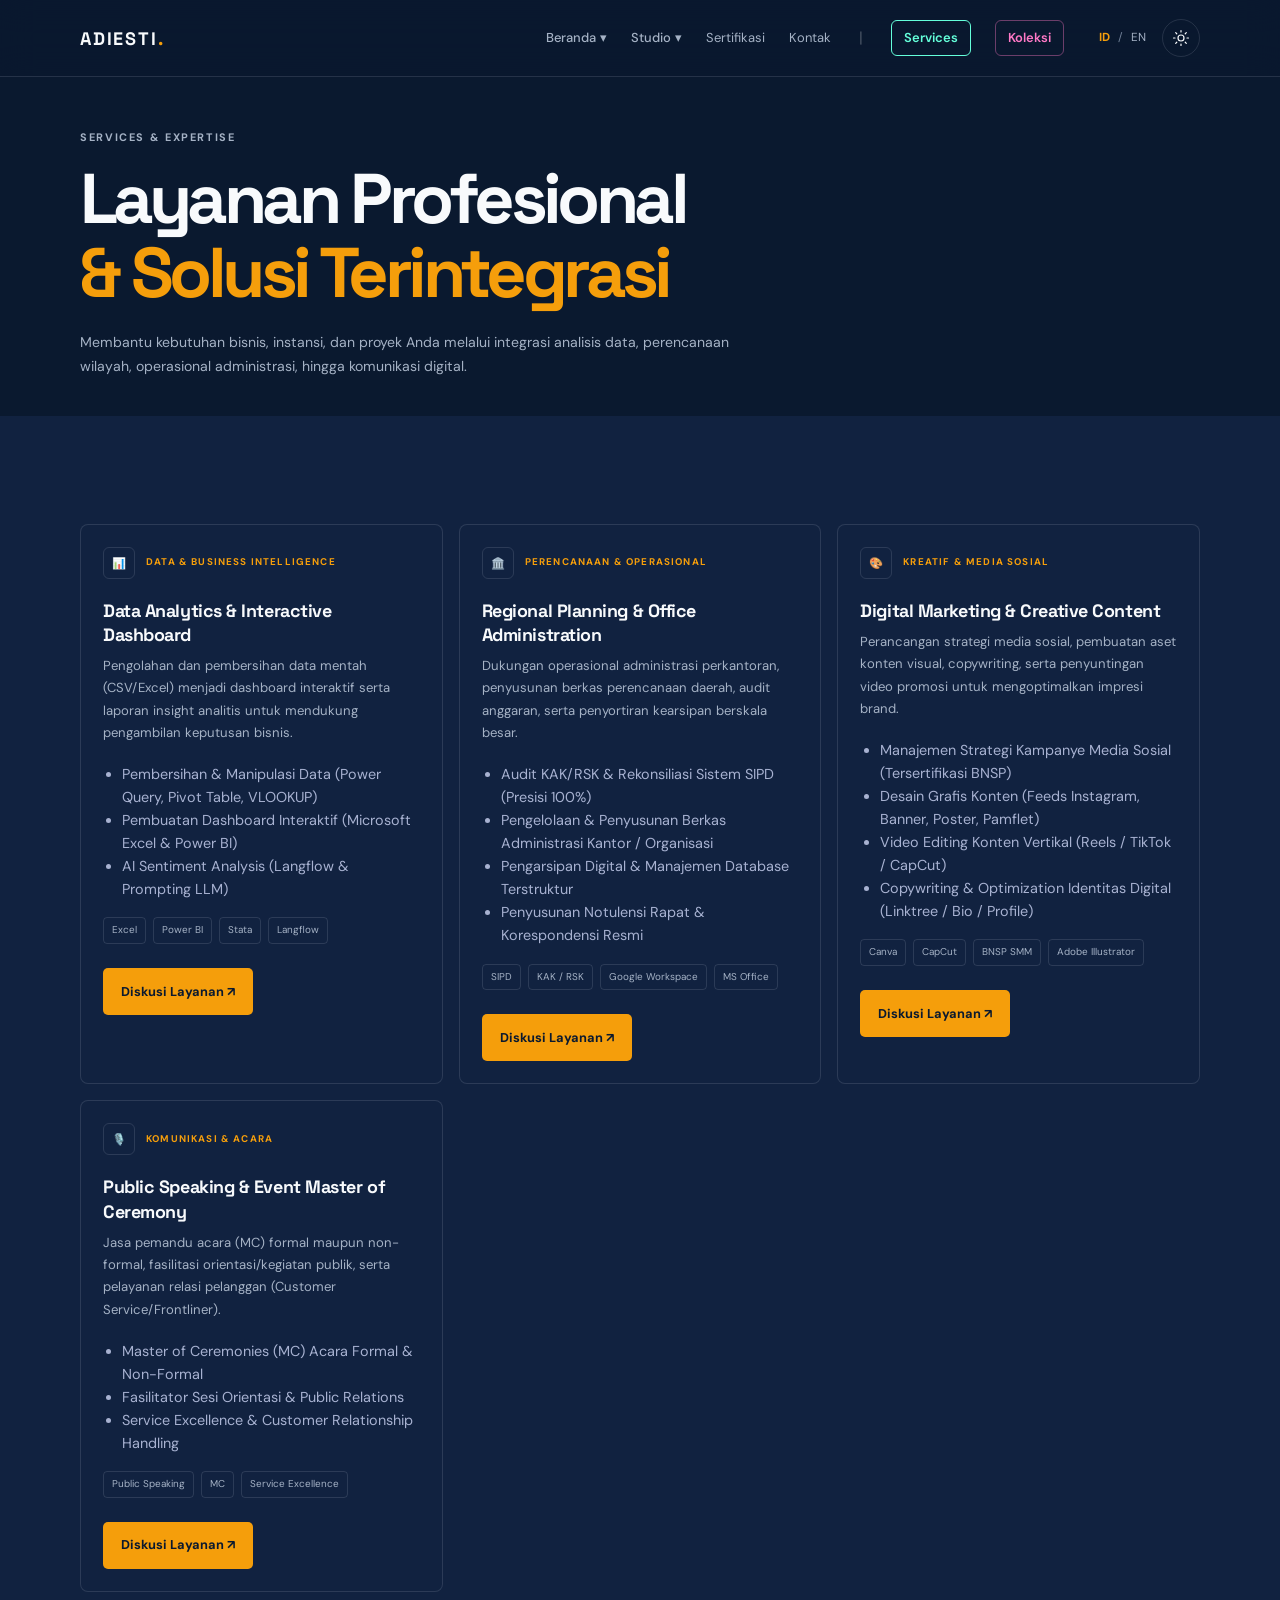
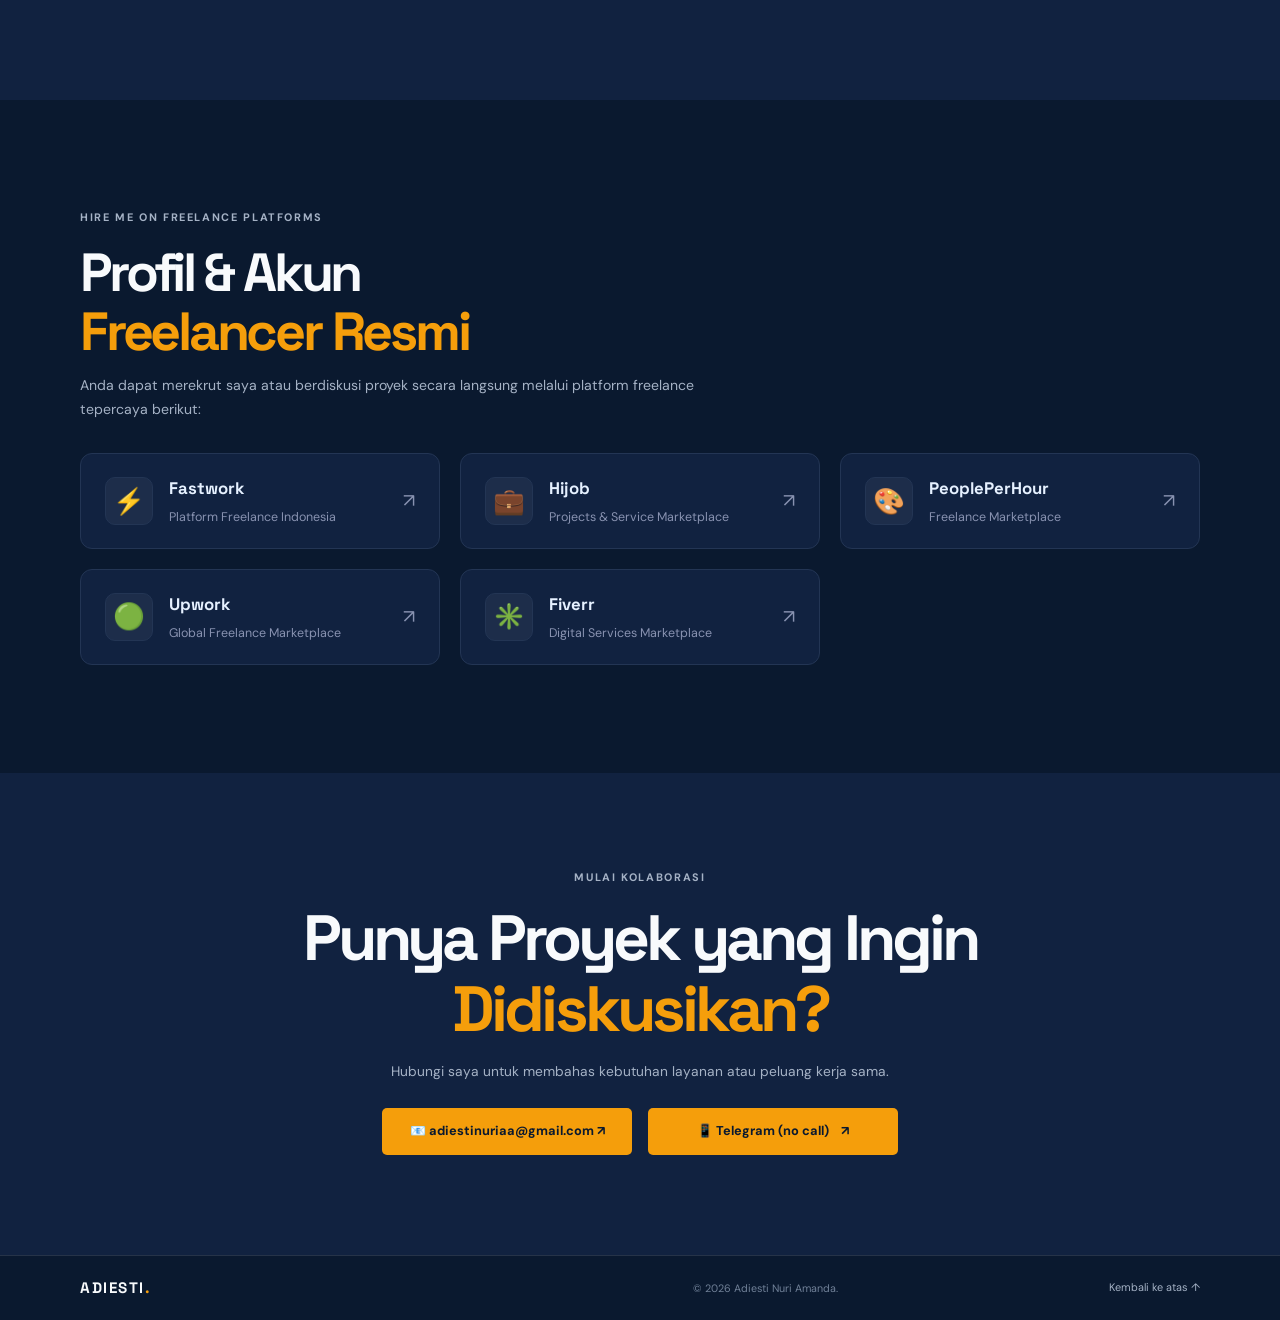
==== commit ad261430: "Update perubahan terbaru" ====
--- a/services.html
+++ b/services.html
@@ -60,8 +60,7 @@
 
           <span class="nav-divider" aria-hidden="true" style="opacity: 0.25; margin: 0 0.25rem;">|</span>
           <a class="nav-direct nav-services-btn" href="services.html" data-i18n="navServices" style="color: #64ffda; border: 1px solid #64ffda; padding: 0.35rem 0.75rem; border-radius: 6px; font-weight: 600;">Services</a>
-          <button class="nav-direct" type="button" onclick="document.getElementById('ventures-modal').showModal()" data-i18n="navVentures" style="color: #fbbf24; border: 1px solid rgba(251, 191, 36, 0.4); padding: 0.35rem 0.75rem; border-radius: 6px; font-weight: 600; background: transparent;">✨ Karya &amp; Bisnis</button>
-          <button class="nav-direct" type="button" onclick="document.getElementById('racun-modal').showModal()" data-i18n="navRacun" style="color: #ff79c6; border: 1px solid rgba(255, 121, 198, 0.4); padding: 0.35rem 0.75rem; border-radius: 6px; font-weight: 600; background: transparent;">🛍️ Racun by Me</button>
+          <button class="nav-direct" type="button" onclick="document.getElementById('koleksi-modal').showModal()" data-i18n="navkoleksi" style="color: #ff79c6; border: 1px solid rgba(255, 121, 198, 0.4); padding: 0.35rem 0.75rem; border-radius: 6px; font-weight: 600; background: transparent;">Koleksi</button>
         </div>
 
         <div class="nav-controls">
@@ -279,32 +278,19 @@
       </div>
     </footer>
 
-    <dialog id="ventures-modal" class="document-dialog">
-      <div class="dialog-panel document-panel" style="max-width: 850px; padding: 1.75rem; background: #0a192f; border: 1px solid rgba(255, 255, 255, 0.15); border-radius: 16px;">
-        <div style="display: flex; justify-content: space-between; align-items: center; padding-bottom: 0.75rem; border-bottom: 1px solid rgba(255, 255, 255, 0.1);">
-          <div>
-            <p class="eyebrow" style="color: #fbbf24; margin: 0; font-size: 0.75rem;">INISIATIF &amp; KARYA PRIBADI</p>
-            <h2 style="margin: 0; font-size: 1.3rem; color: #fff;">✨ Founder, Novel &amp; Blog</h2>
-          </div>
-          <button class="dialog-close icon-button" type="button" onclick="document.getElementById('ventures-modal').close()" aria-label="Tutup" style="background: rgba(255, 255, 255, 0.1); border: 1px solid rgba(255, 255, 255, 0.2); color: #ffffff; width: 34px; height: 34px; border-radius: 50%; cursor: pointer;">✕</button>
-        </div>
-        <div id="ventures-render-container" class="experience-grid" style="margin-top: 1.25rem; grid-template-columns: repeat(auto-fit, minmax(240px, 1fr)); gap: 1rem; max-height: 65vh; overflow-y: auto; padding-right: 0.25rem;"></div>
-      </div>
-    </dialog>
-
-    <dialog id="racun-modal" class="document-dialog">
+    <dialog id="koleksi-modal" class="document-dialog">
       <div class="dialog-panel document-panel" style="max-width: 900px; padding: 1.75rem; background: #0a192f; border: 1px solid rgba(255, 255, 255, 0.15); border-radius: 16px;">
         <div style="display: flex; justify-content: space-between; align-items: center; padding-bottom: 0.75rem; border-bottom: 1px solid rgba(255, 255, 255, 0.1);">
           <div>
             <p class="eyebrow" style="color: #ff79c6; margin: 0; font-size: 0.75rem;">PERSONAL RECOMMENDATIONS · NON-ENDORSE</p>
-            <h2 style="margin: 0; font-size: 1.3rem; color: #fff;">🛍️ Racun by Me</h2>
-          </div>
-          <button class="dialog-close icon-button" type="button" onclick="document.getElementById('racun-modal').close()" aria-label="Tutup" style="background: rgba(255, 255, 255, 0.1); border: 1px solid rgba(255, 255, 255, 0.2); color: #ffffff; width: 34px; height: 34px; border-radius: 50%; cursor: pointer;">✕</button>
+            <h2 style="margin: 0; font-size: 1.3rem; color: #fff;">🛍️ koleksi by Me</h2>
+          </div>
+          <button class="dialog-close icon-button" type="button" onclick="document.getElementById('koleksi-modal').close()" aria-label="Tutup" style="background: rgba(255, 255, 255, 0.1); border: 1px solid rgba(255, 255, 255, 0.2); color: #ffffff; width: 34px; height: 34px; border-radius: 50%; cursor: pointer;">✕</button>
         </div>
         <p style="font-size: 0.85rem; color: #a8b2d1; margin-top: 0.75rem;">
           Semua barang di bawah ini adalah barang yang <strong>murni saya beli dan gunakan sendiri</strong> (bukan hasil endorse). Klik tombol toko favorit Anda untuk membeli melalui link affiliate resmi saya!
         </p>
-        <div id="racun-render-container" class="racun-grid" style="margin-top: 1.25rem; max-height: 60vh; overflow-y: auto; padding-right: 0.25rem;"></div>
+        <div id="koleksi-render-container" class="koleksi-grid" style="margin-top: 1.25rem; max-height: 60vh; overflow-y: auto; padding-right: 0.25rem;"></div>
       </div>
     </dialog>
 
--- a/styles.css
+++ b/styles.css
@@ -357,7 +357,7 @@
 }
 
 /* MENCEGAH SELEKSI TEKS DAN SERET GAMBAR */
-.document-dialog, #cv-canvas-guard {
+.document-dialog {
   -webkit-user-select: none;
   -moz-user-select: none;
   -ms-user-select: none;
@@ -1244,15 +1244,15 @@
 }
 
 /* ========================================== */
-/* STYLING RACUN BY ME & AFFILIATE MODAL      */
-/* ========================================== */
-.racun-grid {
+/* STYLING koleksi BY ME & AFFILIATE MODAL      */
+/* ========================================== */
+.koleksi-grid {
   display: grid;
   grid-template-columns: repeat(auto-fill, minmax(260px, 1fr));
   gap: 1.25rem;
 }
 
-.racun-card {
+.koleksi-card {
   background: #112240;
   border: 1px solid rgba(255, 255, 255, 0.12);
   border-radius: 12px;
@@ -1262,13 +1262,13 @@
   transition: transform 0.25s ease, border-color 0.25s ease, box-shadow 0.25s ease;
 }
 
-.racun-card:hover {
+.koleksi-card:hover {
   transform: translateY(-4px);
   border-color: #ff79c6;
   box-shadow: 0 10px 25px rgba(255, 121, 198, 0.15);
 }
 
-.racun-img-wrap {
+.koleksi-img-wrap {
   position: relative;
   width: 100%;
   height: 160px;
@@ -1276,13 +1276,13 @@
   background: #0d1d35;
 }
 
-.racun-img {
+.koleksi-img {
   width: 100%;
   height: 100%;
   object-fit: cover;
 }
 
-.racun-badge {
+.koleksi-badge {
   position: absolute;
   top: 10px;
   right: 10px;
@@ -1296,27 +1296,27 @@
   backdrop-filter: blur(4px);
 }
 
-.racun-content {
+.koleksi-content {
   padding: 1.1rem;
   display: flex;
   flex-direction: column;
   flex-grow: 1;
 }
 
-.racun-content h3 {
+.koleksi-content h3 {
   font-size: 1rem;
   margin: 0.3rem 0 0.5rem 0;
   color: #ffffff;
 }
 
-.racun-content p {
+.koleksi-content p {
   font-size: 0.8rem;
   line-height: 1.5;
   color: #a8b2d1;
   flex-grow: 1;
 }
 
-.racun-affiliate-buttons {
+.koleksi-affiliate-buttons {
   display: flex;
   flex-wrap: wrap;
   gap: 0.5rem;
@@ -1364,4 +1364,153 @@
 .btn-tiktok:hover {
   background: #ffffff;
   color: #000000;
+}
+
+/* Pengaturan Scroll Vertikal & Horizontal Modal Body */
+#cert-viewer-modal .modal-body {
+  max-height: 65vh;
+  overflow: auto !important;
+  padding: 0.5rem;
+  scroll-behavior: smooth;
+}
+
+/* Custom Scrollbar Halus */
+#cert-viewer-modal .modal-body::-webkit-scrollbar {
+  width: 7px;
+  height: 7px;
+}
+#cert-viewer-modal .modal-body::-webkit-scrollbar-track {
+  background: rgba(255, 255, 255, 0.05);
+  border-radius: 4px;
+}
+#cert-viewer-modal .modal-body::-webkit-scrollbar-thumb {
+  background: rgba(100, 255, 218, 0.4);
+  border-radius: 4px;
+}
+#cert-viewer-modal .modal-body::-webkit-scrollbar-thumb:hover {
+  background: #64ffda;
+}
+
+/* Pengaturan Scroll Vertikal & Horizontal Modal Body */
+#cert-viewer-modal .modal-body {
+  max-height: 65vh;
+  overflow: auto !important;
+  padding: 0.5rem;
+  scroll-behavior: smooth;
+}
+
+/* Custom Scrollbar */
+#cert-viewer-modal .modal-body::-webkit-scrollbar {
+  width: 7px;
+  height: 7px;
+}
+#cert-viewer-modal .modal-body::-webkit-scrollbar-track {
+  background: rgba(255, 255, 255, 0.05);
+  border-radius: 4px;
+}
+#cert-viewer-modal .modal-body::-webkit-scrollbar-thumb {
+  background: rgba(100, 255, 218, 0.4);
+  border-radius: 4px;
+}
+#cert-viewer-modal .modal-body::-webkit-scrollbar-thumb:hover {
+  background: #64ffda;
+}
+
+/* ========================================== */
+/* STYLING TOOLBAR, SEARCH & FILTER ETALASE   */
+/* ========================================== */
+.etalase-header h1 {
+  font-size: clamp(2rem, 4vw, 3rem);
+  margin-bottom: 0.5rem;
+}
+
+.etalase-toolbar {
+  display: flex;
+  flex-wrap: wrap;
+  align-items: center;
+  justify-content: space-between;
+  gap: 1rem;
+  margin: 2rem 0 1rem 0;
+}
+
+.filter-tabs {
+  display: flex;
+  flex-wrap: wrap;
+  gap: 0.5rem;
+}
+
+.filter-btn {
+  background: rgba(255, 255, 255, 0.05);
+  border: 1px solid rgba(255, 255, 255, 0.15);
+  color: var(--muted);
+  padding: 0.45rem 1rem;
+  border-radius: 20px;
+  font-size: 0.8rem;
+  font-weight: 600;
+  cursor: pointer;
+  transition: all 0.25s ease;
+}
+
+.filter-btn:hover,
+.filter-btn.active {
+  background: #ff79c6;
+  border-color: #ff79c6;
+  color: #0a192f;
+}
+
+.search-box input {
+  background: #112240;
+  border: 1px solid rgba(255, 255, 255, 0.15);
+  border-radius: 8px;
+  padding: 0.55rem 1rem;
+  color: #ffffff;
+  font-size: 0.85rem;
+  outline: none;
+  min-width: 240px;
+  transition: border-color 0.2s ease;
+}
+
+.search-box input:focus {
+  border-color: #ff79c6;
+}
+
+.etalase-count-text {
+  font-size: 0.78rem;
+  color: var(--faint);
+  margin-bottom: 1.5rem;
+}
+
+.card-meta {
+  display: flex;
+  justify-content: space-between;
+  align-items: center;
+  margin-bottom: 0.4rem;
+}
+
+.card-price {
+  color: #64ffda;
+  font-weight: 700;
+  font-size: 0.9rem;
+}
+
+.card-rating {
+  font-size: 0.75rem;
+  color: #fbbf24;
+}
+
+.etalase-empty {
+  grid-column: 1 / -1;
+  text-align: center;
+  padding: 3rem 1rem;
+  color: var(--muted);
+}
+
+.btn-lazada {
+  background: rgba(15, 26, 214, 0.15);
+  border: 1px solid #0f1ad6;
+  color: #5364ff;
+}
+.btn-lazada:hover {
+  background: #0f1ad6;
+  color: #ffffff;
 }
